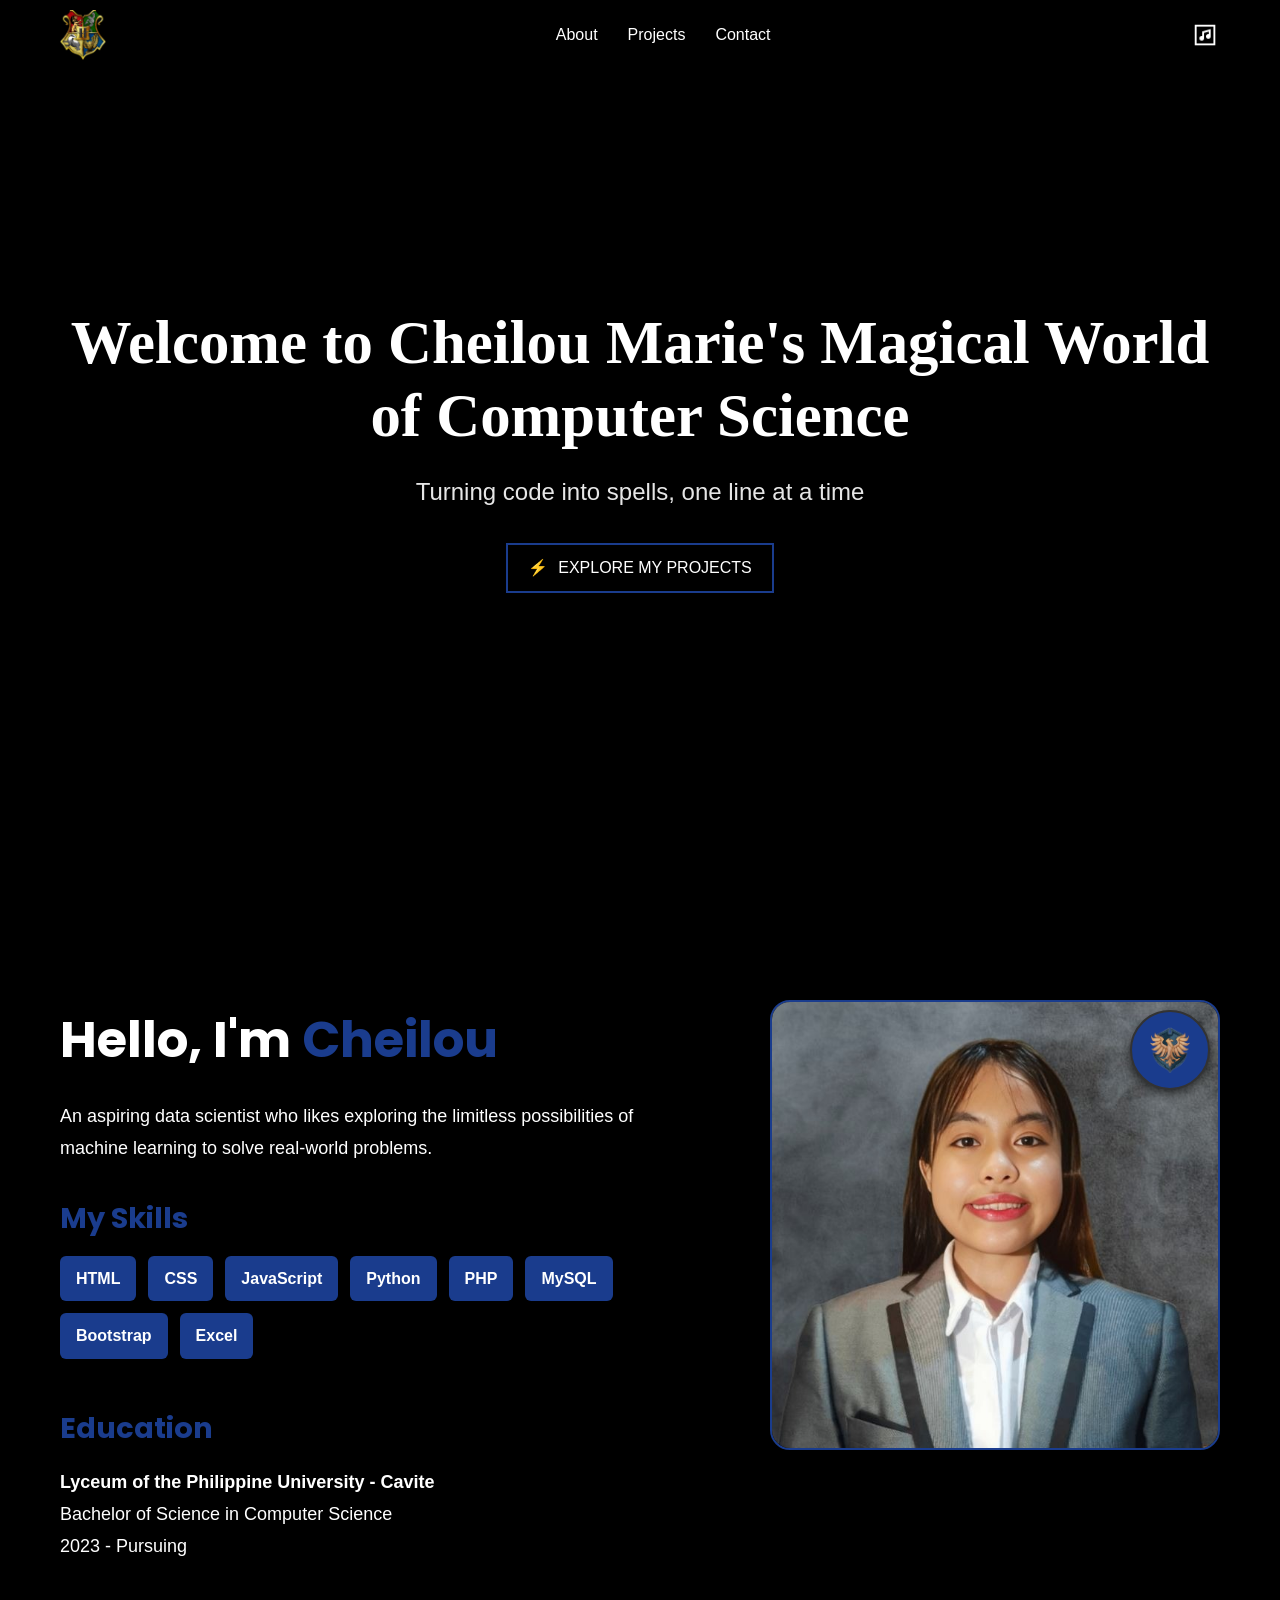
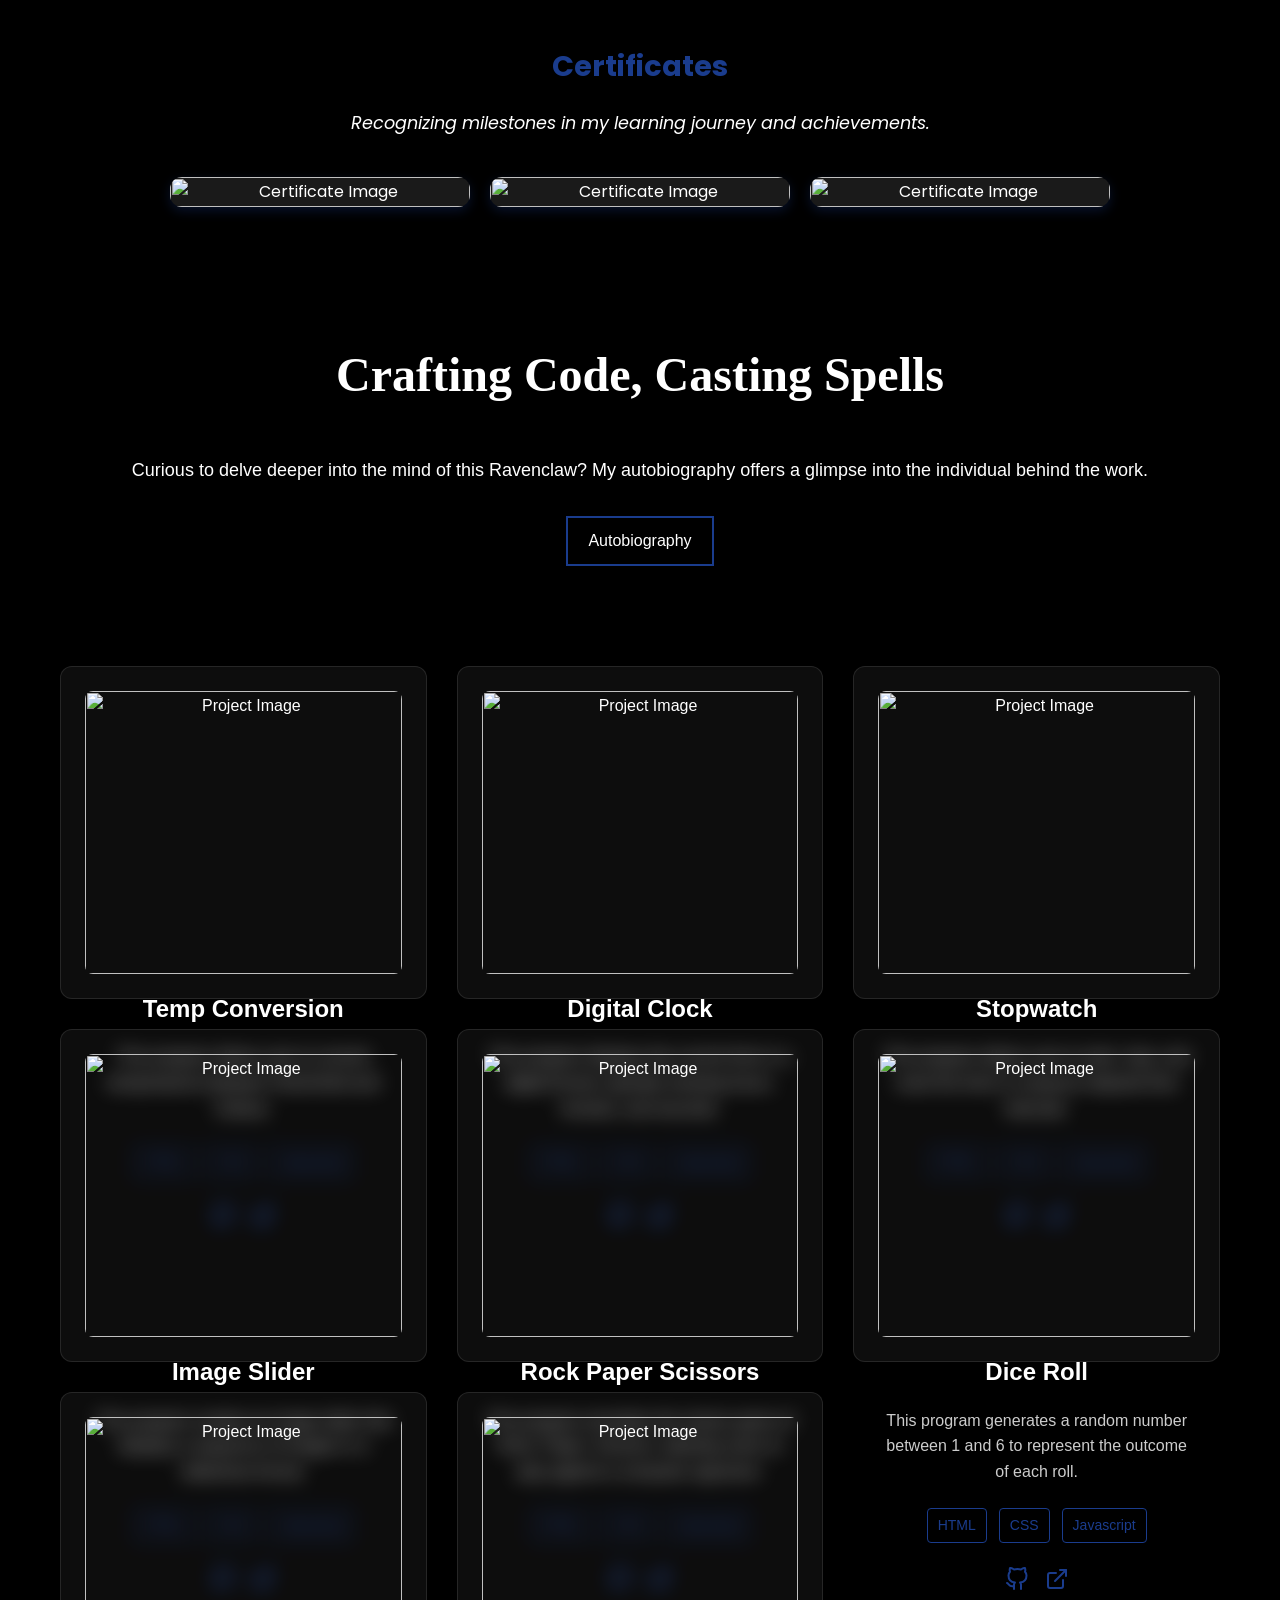
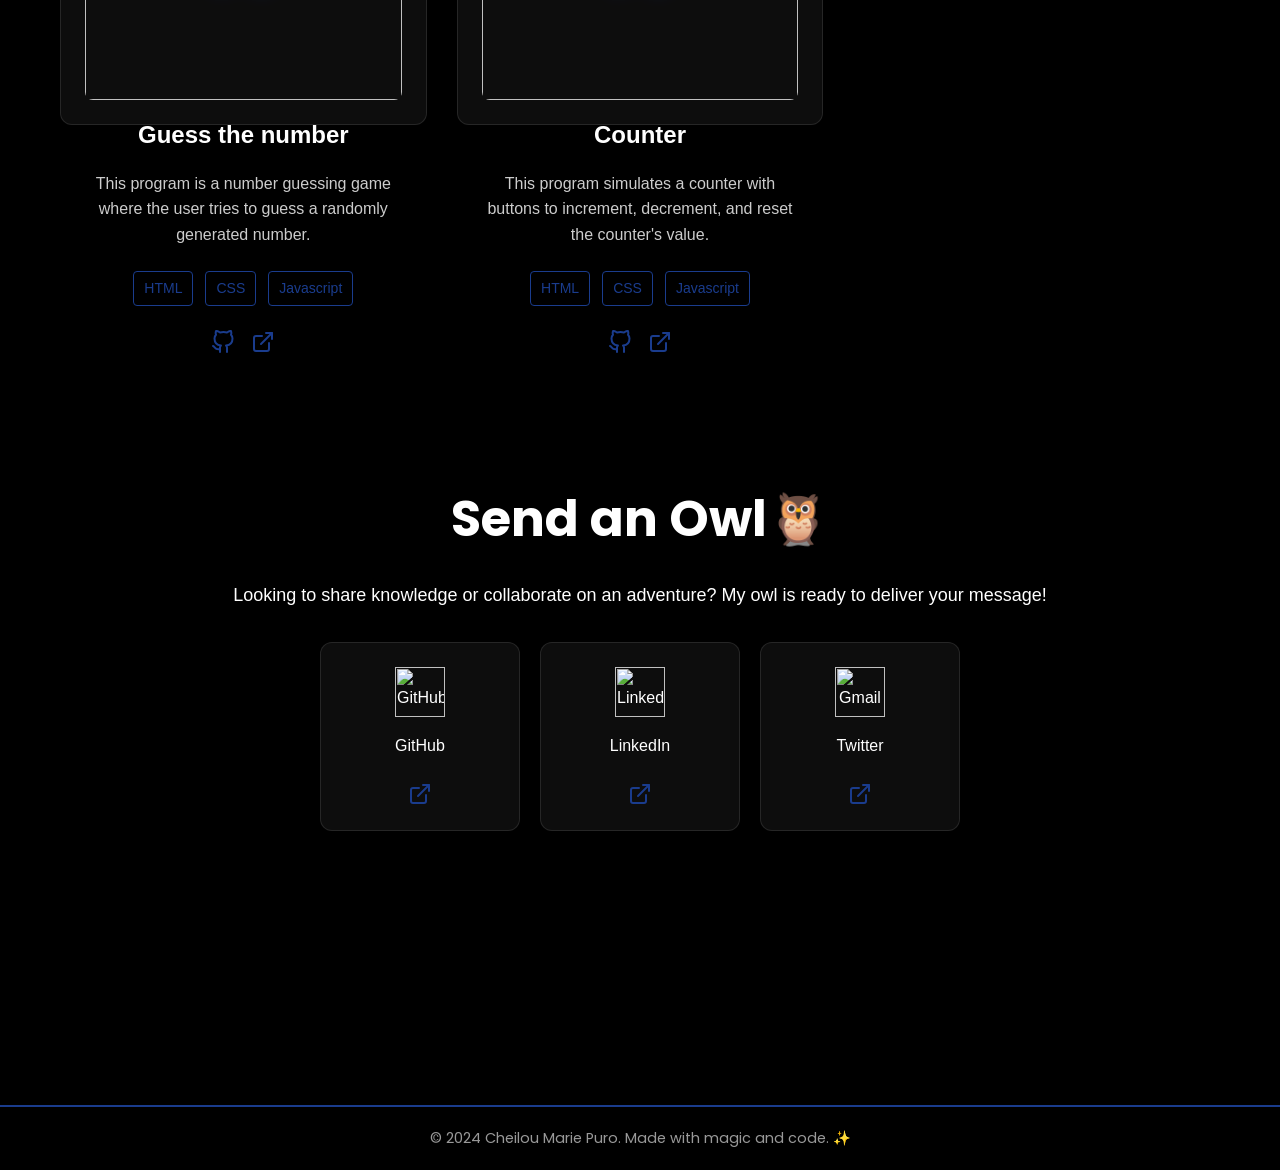
==== index.html @ e16c8287 "Add files via upload" ====
<html lang="en">
<head>
    <meta charset="UTF-8">
    <meta name="viewport" content="width=device-width, initial-scale=1.0">
    <title>Puro's Portfolio</title>
    <link rel="stylesheet" href="style.css">
</head>
<body>

    <!-- Splash Screen
    <div id="splash-screen">
        <div class="splash-content">
            <h1>A magical invitation has arrived, crafted to showcase a young wizard's journey<br>through the enchanted world of technology.</h1>
            <img 
                id="hogwarts-letter" 
                src="images/hogwarts-letter.jpg" 
                alt="Hogwarts Letter" 
            />
            <p>(Open it and uncover the magic.)</p>
        </div>
    </div>
-->
    
    <!-- Main Content
    <div id="main-content" style="display: none;"> -->
        <!-- Navbar -->
        <nav class="navbar">
            <div class="container">
                <a href="#" class="logo"><img src="images/owl-logo.jpg" alt="Logo"></a>
                <ul class="nav-links">
                    <li><a href="#about">About</a></li>
                    <li><a href="#projects">Projects</a></li>
                    <li><a href="#contact">Contact</a></li>
                </ul>
                <div class="music-control">
                    <img src="images/music-icon.png" alt="Music Logo" class="music-logo" id="music-toggle">
                    <audio id="background-music" loop>
                        <source src="images/hedwig-theme.mp3" type="audio/mp3">
                    </audio>
                </div>
            </div>
        </nav>

        <!-- Header -->
        <header class="header-section">
            <video autoplay loop muted playsinline class="background-video">
                <source src="images/castle.mp4" type="video/mp4">
            </video>
            <div class="container">
                <h1 class="header-title">Welcome to Cheilou Marie's Magical World<br>of Computer Science</h1>
                <p class="header-subtitle">Turning code into spells, one line at a time</p>
                <a href="#projects" class="btn">
                    <span class="btn-icon">⚡</span>
                    EXPLORE MY PROJECTS
                </a>
            </div>
        </header>

        <!-- About -->
        <section id="about" class="about-section">
            <div class="container">
                <div class="about-content">
                    <h2>Hello, I'm <span class="highlight">Cheilou</span></h2>
                    <p class="intro">
                        An aspiring data scientist who likes exploring the limitless possibilities of machine learning to solve real-world problems.
                    </p>   
                    <div class="skills-container">
                        <h1>My Skills</h1>
                        <div class="skills-grid">
                            <div class="skill-tag">HTML</div>
                            <div class="skill-tag">CSS</div>
                            <div class="skill-tag">JavaScript</div>
                            <div class="skill-tag">Python</div>
                            <div class="skill-tag">PHP</div>
                            <div class="skill-tag">MySQL</div>
                            <div class="skill-tag">Bootstrap</div>
                            <div class="skill-tag">Excel</div>
                        </div>
                    </div>
                    <br>
                    <div class="skills-container">
                        <h1>Education</h1>
                        <p class="intro">
                            <strong>Lyceum of the Philippine University - Cavite</strong>
                            <br>Bachelor of Science in Computer Science<br>2023 - Pursuing                        
                        </p>
                    </div>            
                </div>
                <div class="profile-container">
                    <img src="images/profile.jpeg" alt="Cheilou's profile picture" class="profile-image">
                    <div class="ravenclaw-logo">
                        <img src="images/ravenclaw.jpg" alt="Ravenclaw Logo" class="logo-image">
                    </div>
                </div>
            </div>
        </section>
        

        <!-- Certificates Section -->
        <section id="certificates" class="certificates-section">
            <div class="certificates-container">
                <h1>Certificates</h1>
                <p class="intro">Recognizing milestones in my learning journey and achievements.</p>
                <div class="certificate-grid">
                    <div class="certificate-card">
                        <div class="certificate-image-container">
                            <img src="images/certificates/MSTCONNECT.jpg" alt="Certificate Image" class="certificate-image">
                            <div class="certificate-details">
                                <h3 class="certificate-title">8-Hour Training in Data Science & Data Analytics with Big Data</h3>
                                <p>Acquired foundational knowledge in data science and analytics, encompassing data cleaning, visualization, and machine learning techniques.</p>
                            </div>
                        </div>
                    </div>
                    <div class="certificate-card">
                        <div class="certificate-image-container">
                            <img src="images/certificates/CISCO.jpg" alt="Certificate Image" class="certificate-image">
                            <div class="certificate-details">
                                <h3 class="certificate-title">Python Essential 2</h3>
                                <p>Demonstrated proficiency in Python programming, including object-oriented programming concepts.</p>
                            </div>
                        </div>
                    </div>
                    <div class="certificate-card">
                        <div class="certificate-image-container">
                            <img src="images/certificates/ZUIIT.jpg" alt="Certificate Image" class="certificate-image">
                            <div class="certificate-details">
                                <h3 class="certificate-title">Basic Web Development Workshop</h3>
                                <p>Developed basic web development skills, including HTML, CSS, and JavaScript. Gained experience in building interactive web pages and web applications.</p>
                            </div>
                        </div>
                    </div>
                </div>
            </div>
        </section>


                
        <!-- Projects -->
        <section id="projects" class="projects-section">
            <div class="container">
                <div class="intro-content">
                    <h1 class="intro-title">Crafting Code, Casting Spells</h1>
                    <p class="intro">
                        <br>Curious to delve deeper into the mind of this Ravenclaw? My autobiography offers a glimpse into the individual behind the work.
                    </p>
                    <a href="https://prchlmrie.github.io/Autobiographyy/" class="btn" target="_blank">Autobiography</a> 
                </div>
                <div class="projects-grid">
                    <div class="project-card">
                        <img src="images/projects/temp-conversion.png" alt="Project Image" class="project-image">
                        <h3>Temp Conversion</h3>
                        <p>This program allows user to convert temperatures between Fahrenheit and Celsius.</p>
                        <div class="project-technologies">
                            <span>HTML</span>
                            <span>CSS</span>
                            <span>Javascript</span>
                        </div>
                        <div class="project-links">
                            <a href="https://github.com/prchlmrie/Temp-Conversion.git" aria-label="View Project 1 on GitHub" target="_blank">
                                <svg xmlns="http://www.w3.org/2000/svg" width="24" height="24" viewBox="0 0 24 24" fill="none" stroke="currentColor" stroke-width="2" stroke-linecap="round" stroke-linejoin="round" class="feather feather-github"><path d="M9 19c-5 1.5-5-2.5-7-3m14 6v-3.87a3.37 3.37 0 0 0-.94-2.61c3.14-.35 6.44-1.54 6.44-7A5.44 5.44 0 0 0 20 4.77 5.07 5.07 0 0 0 19.91 1S18.73.65 16 2.48a13.38 13.38 0 0 0-7 0C6.27.65 5.09 1 5.09 1A5.07 5.07 0 0 0 5 4.77a5.44 5.44 0 0 0-1.5 3.78c0 5.42 3.3 6.61 6.44 7A3.37 3.37 0 0 0 9 18.13V22"></path></svg>
                            </a>
                            <a href="https://prchlmrie.github.io/Temp-Conversion/" aria-label="View live demo of Project 1" target="_blank">
                                <svg xmlns="http://www.w3.org/2000/svg" width="24" height="24" viewBox="0 0 24 24" fill="none" stroke="currentColor" stroke-width="2" stroke-linecap="round" stroke-linejoin="round" class="feather feather-external-link"><path d="M18 13v6a2 2 0 0 1-2 2H5a2 2 0 0 1-2-2V8a2 2 0 0 1 2-2h6"></path><polyline points="15 3 21 3 21 9"></polyline><line x1="10" y1="14" x2="21" y2="3"></line></svg>
                            </a>
                        </div>
                    </div>
                    <div class="project-card">
                        <img src="images/projects/digital-clock.png" alt="Project Image" class="project-image">
                        <h3>Digital Clock</h3>
                        <p>This program displays the current time in a digital format, typically showing hours, minutes, and seconds.</p>
                        <div class="project-technologies">
                            <span>HTML</span>
                            <span>CSS</span>
                            <span>Javascript</span>
                        </div>
                        <div class="project-links">
                            <a href="https://github.com/prchlmrie/Digital-Clock.git" aria-label="View Project 2 on GitHub" target="_blank">
                                <svg xmlns="http://www.w3.org/2000/svg" width="24" height="24" viewBox="0 0 24 24" fill="none" stroke="currentColor" stroke-width="2" stroke-linecap="round" stroke-linejoin="round" class="feather feather-github"><path d="M9 19c-5 1.5-5-2.5-7-3m14 6v-3.87a3.37 3.37 0 0 0-.94-2.61c3.14-.35 6.44-1.54 6.44-7A5.44 5.44 0 0 0 20 4.77 5.07 5.07 0 0 0 19.91 1S18.73.65 16 2.48a13.38 13.38 0 0 0-7 0C6.27.65 5.09 1 5.09 1A5.07 5.07 0 0 0 5 4.77a5.44 5.44 0 0 0-1.5 3.78c0 5.42 3.3 6.61 6.44 7A3.37 3.37 0 0 0 9 18.13V22"></path></svg>
                            </a>
                            <a href="https://prchlmrie.github.io/Digital-Clock/" aria-label="View live demo of Project 2" target="_blank">
                                <svg xmlns="http://www.w3.org/2000/svg" width="24" height="24" viewBox="0 0 24 24" fill="none" stroke="currentColor" stroke-width="2" stroke-linecap="round" stroke-linejoin="round" class="feather feather-external-link"><path d="M18 13v6a2 2 0 0 1-2 2H5a2 2 0 0 1-2-2V8a2 2 0 0 1 2-2h6"></path><polyline points="15 3 21 3 21 9"></polyline><line x1="10" y1="14" x2="21" y2="3"></line></svg>
                            </a>
                        </div>
                    </div>
                    <div class="project-card">
                        <img src="images/projects/stopwatch.png" alt="Project Image" class="project-image">
                        <h3>Stopwatch</h3>
                        <p>This program allows user to start, stop, and reset the timer to measure elapsed time intervals.</p>
                        <div class="project-technologies">
                            <span>HTML</span>
                            <span>CSS</span>
                            <span>Javascript</span>
                        </div>
                        <div class="project-links">
                            <a href="https://github.com/prchlmrie/Stopwatch.git" aria-label="View Project 3 on GitHub" target="_blank">
                                <svg xmlns="http://www.w3.org/2000/svg" width="24" height="24" viewBox="0 0 24 24" fill="none" stroke="currentColor" stroke-width="2" stroke-linecap="round" stroke-linejoin="round" class="feather feather-github"><path d="M9 19c-5 1.5-5-2.5-7-3m14 6v-3.87a3.37 3.37 0 0 0-.94-2.61c3.14-.35 6.44-1.54 6.44-7A5.44 5.44 0 0 0 20 4.77 5.07 5.07 0 0 0 19.91 1S18.73.65 16 2.48a13.38 13.38 0 0 0-7 0C6.27.65 5.09 1 5.09 1A5.07 5.07 0 0 0 5 4.77a5.44 5.44 0 0 0-1.5 3.78c0 5.42 3.3 6.61 6.44 7A3.37 3.37 0 0 0 9 18.13V22"></path></svg>
                            </a>
                            <a href="https://prchlmrie.github.io/Stopwatch/" aria-label="View live demo of Project 3" target="_blank">
                                <svg xmlns="http://www.w3.org/2000/svg" width="24" height="24" viewBox="0 0 24 24" fill="none" stroke="currentColor" stroke-width="2" stroke-linecap="round" stroke-linejoin="round" class="feather feather-external-link"><path d="M18 13v6a2 2 0 0 1-2 2H5a2 2 0 0 1-2-2V8a2 2 0 0 1 2-2h6"></path><polyline points="15 3 21 3 21 9"></polyline><line x1="10" y1="14" x2="21" y2="3"></line></svg>
                            </a>
                        </div>
                    </div>
                    <div class="project-card">
                        <img src="images/projects/image-slider.png" alt="Project Image" class="project-image">
                        <h3>Image Slider</h3>
                        <p>This program creates an image slider that displays a sequence of images in a slideshow format.</p>
                        <div class="project-technologies">
                            <span>HTML</span>
                            <span>CSS</span>
                            <span>Javascript</span>
                        </div>
                        <div class="project-links">
                            <a href="https://github.com/prchlmrie/Image-Slider.git" aria-label="View Project 2 on GitHub" target="_blank">
                                <svg xmlns="http://www.w3.org/2000/svg" width="24" height="24" viewBox="0 0 24 24" fill="none" stroke="currentColor" stroke-width="2" stroke-linecap="round" stroke-linejoin="round" class="feather feather-github"><path d="M9 19c-5 1.5-5-2.5-7-3m14 6v-3.87a3.37 3.37 0 0 0-.94-2.61c3.14-.35 6.44-1.54 6.44-7A5.44 5.44 0 0 0 20 4.77 5.07 5.07 0 0 0 19.91 1S18.73.65 16 2.48a13.38 13.38 0 0 0-7 0C6.27.65 5.09 1 5.09 1A5.07 5.07 0 0 0 5 4.77a5.44 5.44 0 0 0-1.5 3.78c0 5.42 3.3 6.61 6.44 7A3.37 3.37 0 0 0 9 18.13V22"></path></svg>
                            </a>
                            <a href="https://prchlmrie.github.io/Image-Slider/" aria-label="View live demo of Project 2" target="_blank">
                                <svg xmlns="http://www.w3.org/2000/svg" width="24" height="24" viewBox="0 0 24 24" fill="none" stroke="currentColor" stroke-width="2" stroke-linecap="round" stroke-linejoin="round" class="feather feather-external-link"><path d="M18 13v6a2 2 0 0 1-2 2H5a2 2 0 0 1-2-2V8a2 2 0 0 1 2-2h6"></path><polyline points="15 3 21 3 21 9"></polyline><line x1="10" y1="14" x2="21" y2="3"></line></svg>
                            </a>
                        </div>
                    </div>
                    <div class="project-card">
                        <img src="images/projects/rockpaperscissor.png" alt="Project Image" class="project-image">
                        <h3>Rock Paper Scissors</h3>
                        <p>This program simulates the classic game of Rock, Paper, Scissors, allowing users to play against a computer opponent.</p>
                        <div class="project-technologies">
                            <span>HTML</span>
                            <span>CSS</span>
                            <span>Javascript</span>
                        </div>
                        <div class="project-links">
                            <a href="https://github.com/prchlmrie/RockPaperScissors.git" aria-label="View Project 2 on GitHub" target="_blank">
                                <svg xmlns="http://www.w3.org/2000/svg" width="24" height="24" viewBox="0 0 24 24" fill="none" stroke="currentColor" stroke-width="2" stroke-linecap="round" stroke-linejoin="round" class="feather feather-github"><path d="M9 19c-5 1.5-5-2.5-7-3m14 6v-3.87a3.37 3.37 0 0 0-.94-2.61c3.14-.35 6.44-1.54 6.44-7A5.44 5.44 0 0 0 20 4.77 5.07 5.07 0 0 0 19.91 1S18.73.65 16 2.48a13.38 13.38 0 0 0-7 0C6.27.65 5.09 1 5.09 1A5.07 5.07 0 0 0 5 4.77a5.44 5.44 0 0 0-1.5 3.78c0 5.42 3.3 6.61 6.44 7A3.37 3.37 0 0 0 9 18.13V22"></path></svg>
                            </a>
                            <a href="https://prchlmrie.github.io/RockPaperScissors/" aria-label="View live demo of Project 2" target="_blank">
                                <svg xmlns="http://www.w3.org/2000/svg" width="24" height="24" viewBox="0 0 24 24" fill="none" stroke="currentColor" stroke-width="2" stroke-linecap="round" stroke-linejoin="round" class="feather feather-external-link"><path d="M18 13v6a2 2 0 0 1-2 2H5a2 2 0 0 1-2-2V8a2 2 0 0 1 2-2h6"></path><polyline points="15 3 21 3 21 9"></polyline><line x1="10" y1="14" x2="21" y2="3"></line></svg>
                            </a>
                        </div>
                    </div>
                    <div class="project-card">
                        <img src="images/projects/roll-dice.png" alt="Project Image" class="project-image">
                        <h3>Dice Roll</h3>
                        <p>This program generates a random number between 1 and 6 to represent the outcome of each roll.</p>
                        <div class="project-technologies">
                            <span>HTML</span>
                            <span>CSS</span>
                            <span>Javascript</span>
                        </div>
                        <div class="project-links">
                            <a href="https://github.com/prchlmrie/Dice-Roll.git" aria-label="View Project 2 on GitHub" target="_blank">
                                <svg xmlns="http://www.w3.org/2000/svg" width="24" height="24" viewBox="0 0 24 24" fill="none" stroke="currentColor" stroke-width="2" stroke-linecap="round" stroke-linejoin="round" class="feather feather-github"><path d="M9 19c-5 1.5-5-2.5-7-3m14 6v-3.87a3.37 3.37 0 0 0-.94-2.61c3.14-.35 6.44-1.54 6.44-7A5.44 5.44 0 0 0 20 4.77 5.07 5.07 0 0 0 19.91 1S18.73.65 16 2.48a13.38 13.38 0 0 0-7 0C6.27.65 5.09 1 5.09 1A5.07 5.07 0 0 0 5 4.77a5.44 5.44 0 0 0-1.5 3.78c0 5.42 3.3 6.61 6.44 7A3.37 3.37 0 0 0 9 18.13V22"></path></svg>
                            </a>
                            <a href="https://prchlmrie.github.io/Dice-Roll/" aria-label="View live demo of Project 2" target="_blank">
                                <svg xmlns="http://www.w3.org/2000/svg" width="24" height="24" viewBox="0 0 24 24" fill="none" stroke="currentColor" stroke-width="2" stroke-linecap="round" stroke-linejoin="round" class="feather feather-external-link"><path d="M18 13v6a2 2 0 0 1-2 2H5a2 2 0 0 1-2-2V8a2 2 0 0 1 2-2h6"></path><polyline points="15 3 21 3 21 9"></polyline><line x1="10" y1="14" x2="21" y2="3"></line></svg>
                            </a>
                        </div>
                    </div>
                    <div class="project-card">
                        <img src="images/projects/guess-number.png" alt="Project Image" class="project-image">
                        <h3>Guess the number</h3>
                        <p>This program is a number guessing game where the user tries to guess a randomly generated number.</p>
                        <div class="project-technologies">
                            <span>HTML</span>
                            <span>CSS</span>
                            <span>Javascript</span>
                        </div>
                        <div class="project-links">
                            <a href="https://github.com/prchlmrie/Guess-Number.git" aria-label="View Project 2 on GitHub" target="_blank">
                                <svg xmlns="http://www.w3.org/2000/svg" width="24" height="24" viewBox="0 0 24 24" fill="none" stroke="currentColor" stroke-width="2" stroke-linecap="round" stroke-linejoin="round" class="feather feather-github"><path d="M9 19c-5 1.5-5-2.5-7-3m14 6v-3.87a3.37 3.37 0 0 0-.94-2.61c3.14-.35 6.44-1.54 6.44-7A5.44 5.44 0 0 0 20 4.77 5.07 5.07 0 0 0 19.91 1S18.73.65 16 2.48a13.38 13.38 0 0 0-7 0C6.27.65 5.09 1 5.09 1A5.07 5.07 0 0 0 5 4.77a5.44 5.44 0 0 0-1.5 3.78c0 5.42 3.3 6.61 6.44 7A3.37 3.37 0 0 0 9 18.13V22"></path></svg>
                            </a>
                            <a href="https://prchlmrie.github.io/Guess-Number/" aria-label="View live demo of Project 2" target="_blank">
                                <svg xmlns="http://www.w3.org/2000/svg" width="24" height="24" viewBox="0 0 24 24" fill="none" stroke="currentColor" stroke-width="2" stroke-linecap="round" stroke-linejoin="round" class="feather feather-external-link"><path d="M18 13v6a2 2 0 0 1-2 2H5a2 2 0 0 1-2-2V8a2 2 0 0 1 2-2h6"></path><polyline points="15 3 21 3 21 9"></polyline><line x1="10" y1="14" x2="21" y2="3"></line></svg>
                            </a>
                        </div>
                    </div>
                    <div class="project-card">
                        <img src="images/projects/counter.png" alt="Project Image" class="project-image">
                        <h3>Counter</h3>
                        <p>This program simulates a counter with buttons to increment, decrement, and reset the counter's value.</p>
                        <div class="project-technologies">
                            <span>HTML</span>
                            <span>CSS</span>
                            <span>Javascript</span>
                        </div>
                        <div class="project-links">
                            <a href="https://github.com/prchlmrie/Counter.git" aria-label="View Project 2 on GitHub" target="_blank">
                                <svg xmlns="http://www.w3.org/2000/svg" width="24" height="24" viewBox="0 0 24 24" fill="none" stroke="currentColor" stroke-width="2" stroke-linecap="round" stroke-linejoin="round" class="feather feather-github"><path d="M9 19c-5 1.5-5-2.5-7-3m14 6v-3.87a3.37 3.37 0 0 0-.94-2.61c3.14-.35 6.44-1.54 6.44-7A5.44 5.44 0 0 0 20 4.77 5.07 5.07 0 0 0 19.91 1S18.73.65 16 2.48a13.38 13.38 0 0 0-7 0C6.27.65 5.09 1 5.09 1A5.07 5.07 0 0 0 5 4.77a5.44 5.44 0 0 0-1.5 3.78c0 5.42 3.3 6.61 6.44 7A3.37 3.37 0 0 0 9 18.13V22"></path></svg>
                            </a>
                            <a href="https://prchlmrie.github.io/Counter/" aria-label="View live demo of Project 2" target="_blank">
                                <svg xmlns="http://www.w3.org/2000/svg" width="24" height="24" viewBox="0 0 24 24" fill="none" stroke="currentColor" stroke-width="2" stroke-linecap="round" stroke-linejoin="round" class="feather feather-external-link"><path d="M18 13v6a2 2 0 0 1-2 2H5a2 2 0 0 1-2-2V8a2 2 0 0 1 2-2h6"></path><polyline points="15 3 21 3 21 9"></polyline><line x1="10" y1="14" x2="21" y2="3"></line></svg>
                            </a>
                        </div>
                    </div>
                </div>
            </div>
        </section>


<!-- Contact Section -->
<section id="contact" class="contact-section">
    <div class="contact-container">
        <h1>Send an Owl🦉</h1>
        <p class="intro">Looking to share knowledge or collaborate on an adventure? My owl is ready to deliver your message!</p>
        <div class="contact-grid">
            <!-- GitHub Card -->
            <div class="contact-card">
                <img src="images/github.png" alt="GitHub" class="contact-image">
                <p>GitHub</p>
                <div class="contact-links">
                    <a href="https://github.com/prchlmrie/" aria-label="Visit GitHub" target="_blank">
                        <svg xmlns="http://www.w3.org/2000/svg" width="24" height="24" viewBox="0 0 24 24" fill="none" stroke="currentColor" stroke-width="2" stroke-linecap="round" stroke-linejoin="round" class="feather feather-external-link">
                            <path d="M18 13v6a2 2 0 0 1-2 2H5a2 2 0 0 1-2-2V8a2 2 0 0 1 2-2h6"></path>
                            <polyline points="15 3 21 3 21 9"></polyline>
                            <line x1="10" y1="14" x2="21" y2="3"></line>
                        </svg>
                    </a>
                </div>
            </div>

            <!-- LinkedIn Card -->
            <div class="contact-card">
                <img src="images/linkedin.png" alt="LinkedIn" class="contact-image">
                <p>LinkedIn</p>
                <div class="contact-links">
                    <a href="https://www.linkedin.com/in/https:/cheilou-marie-puro-4316312a0/" aria-label="Visit LinkedIn" target="_blank">
                        <svg xmlns="http://www.w3.org/2000/svg" width="24" height="24" viewBox="0 0 24 24" fill="none" stroke="currentColor" stroke-width="2" stroke-linecap="round" stroke-linejoin="round" class="feather feather-external-link">
                            <path d="M18 13v6a2 2 0 0 1-2 2H5a2 2 0 0 1-2-2V8a2 2 0 0 1 2-2h6"></path>
                            <polyline points="15 3 21 3 21 9"></polyline>
                            <line x1="10" y1="14" x2="21" y2="3"></line>
                        </svg>
                    </a>
                </div>
            </div>

            <!-- Twitter Card -->
            <div class="contact-card">
                <img src="images/gmail.png" alt="Gmail" class="contact-image">
                <p>Twitter</p>
                <div class="contact-links">
                    <a href="puro.cheilou@gmail.com" aria-label="Visit Twitter" target="_blank">
                        <svg xmlns="http://www.w3.org/2000/svg" width="24" height="24" viewBox="0 0 24 24" fill="none" stroke="currentColor" stroke-width="2" stroke-linecap="round" stroke-linejoin="round" class="feather feather-external-link">
                            <path d="M18 13v6a2 2 0 0 1-2 2H5a2 2 0 0 1-2-2V8a2 2 0 0 1 2-2h6"></path>
                            <polyline points="15 3 21 3 21 9"></polyline>
                            <line x1="10" y1="14" x2="21" y2="3"></line>
                        </svg>
                    </a>
                </div>
            </div>
        </div>
    </div>
</section>


            <!-- Footer Section -->
            <footer class="footer-section">
                <div class="footer-container">
                    <p class="footer-credit">© 2024 Cheilou Marie Puro. Made with magic and code. ✨</p>
                </div>
            </footer>
        </section>


    </div>

    <script src="script.js"></script>
</body>
</html>
---- style.css ----
@import url('https://fonts.googleapis.com/css2?family=Poppins:wght@600&display=swap');

/* Global Styles */
* {
    margin: 0;
    padding: 0;
    box-sizing: border-box;
}

body {
    font-family: Arial, sans-serif;
    background-color: #000;
    color: #fff;
    line-height: 1.6;
}

.container {
    max-width: 1200px;
    margin: 0 auto;
    padding: 0 20px;
}

h1, h2 {
    font-family: 'Poppins', sans-serif;
    margin-bottom: 20px;
    font-size: 50px;
}

.btn {
    background-color: #f4b400;
    display: inline-flex;
    align-items: center;
    padding: 10px 20px;
    background-color: transparent;
    border: 2px solid #1a3c8d; /* Ravenclaw Blue */
    color: #fff;
    text-decoration: none;
    font-size: 16px;
    transition: all 0.3s ease;
}

.btn:hover {
    background-color: #1a3c8d; /* Ravenclaw Blue */
    transform: translateY(-2px);
}

.btn-icon {
    margin-right: 10px;
}

/* Navbar Styles */
.navbar {
    background-color: #000;
    padding: 10px 0;
    position: fixed;
    top: 0;
    width: 100%;
    z-index: 1000;
    box-shadow: 0 2px 5px rgba(0, 0, 0, 0.5);
}

.navbar .container {
    display: flex;
    justify-content: space-between;
    align-items: center;
}

.logo img {
    max-height: 50px;
}

.nav-links {
    list-style: none;
    display: flex;
}

.nav-links li {
    margin-left: 30px;
}

.nav-links a {
    color: #fff;
    text-decoration: none;
    font-size: 16px;
    transition: color 0.3s;
}

.nav-links a:hover {
    color: #999;
}

.music-control {
    display: flex;
    align-items: center;
    cursor: pointer;
}

.music-logo {
    width: 30px;
    height: 30px;
    transition: transform 0.3s ease;
}

.music-control:hover .music-logo {
    transform: scale(1.1);
}

/* Header Styles */
.header-section {
    min-height: 100vh;
    display: flex;
    align-items: center;
    justify-content: center;
    text-align: center;
    position: relative;
    overflow: hidden;
}

.background-video {
    position: absolute;
    top: 0;
    left: 0;
    width: 100%;
    height: 100%;
    object-fit: cover;
    z-index: -1;
}

.header-section::after {
    content: '';
    position: absolute;
    top: 0;
    left: 0;
    width: 100%;
    height: 100%;
    background-color: rgba(0, 0, 0, 0.7);
    z-index: 0;
}

.header-section .container {
    position: relative;
    z-index: 1;
}

.header-title {
    font-size: 3.8rem;
    font-family: 'Harry Potter';
    color: #fff;
    line-height: 1.2;
    text-shadow: 2px 2px 4px rgba(0, 0, 0, 0.5);
}

.header-subtitle {
    font-size: 1.5rem;
    color: #fff;
    margin-bottom: 2rem;
    opacity: 0.9;
}

/* About Section Styles */
.about-section {
    padding: 100px 0;
    background-image: url('images/your-background-image.jpg');
    background-size: cover;
    background-position: center;
    background-color: rgba(0, 0, 0, 0.7);
    padding-bottom: 0;
    background-blend-mode: overlay;
    color: #fff; /* Ensures readability against the dark background */
}

.about-section .container {
    display: flex;
    flex-wrap: wrap;
    align-items: center;
    justify-content: space-between;
    gap: 30px; /* Adds spacing between the sections */
}

.about-content {
    flex: 1;
    min-width: 300px;
    max-width: 600px;
    margin-right: 20px; /* Smaller margin for balanced layout */
}

.about-content h2 {
    font-size: 50px;
    font-family: 'Poppins', sans-serif;
    margin-bottom: 20px;
}

.highlight {
    color: #1a3c8d; /* Ravenclaw Blue */
}

.intro {
    font-size: 18px;
    line-height: 1.8; /* Improves readability */
    margin-bottom: 30px;
}

.skills-container {
    margin-top: 20px;
}

.skills-container h1 {
    font-size: 1.8rem;
    font-family: 'Poppins', sans-serif;
    margin-bottom: 15px;
    color: #1a3c8d; /* Matches Ravenclaw theme */
}

.skills-grid {
    display: flex;
    flex-wrap: wrap;
    gap: 12px;
}

.skill-tag {
    background-color: #1a3c8d; /* Ravenclaw Blue */
    color: #fff;
    padding: 10px 16px;
    border-radius: 6px;
    font-size: 1rem;
    font-weight: bold;
    display: inline-flex;
    align-items: center;
    justify-content: center;
    box-shadow: 0 2px 5px rgba(0, 0, 0, 0.3);
}

.profile-container {
    position: relative;
    max-width: 450px;
    align-self: flex-start; /* Aligns the profile to the top of the container */
}


.profile-image {
    width: 100%;
    height: auto;
    border-radius: 20px;
    border: 2px solid #1a3c8d; /* Ravenclaw-themed border */
    box-shadow: 0 4px 12px rgba(0, 0, 0, 0.6);
}

.ravenclaw-logo {
    position: absolute;
    top: 10px;
    right: 10px;
    background-color: #1a3c8d; /* Matches Ravenclaw colors */
    border: 2px solid #333;
    border-radius: 50%;
    width: 80px;
    height: 80px;
    display: flex;
    justify-content: center;
    align-items: center;
    box-shadow: 0 4px 10px rgba(0, 0, 0, 0.6);
}

.logo-image {
    width: 40px;
    height: auto;
}


/* Projects Section Styles */
.projects-section {
    padding: 80px 0;
}

.projects-grid {
    display: grid;
    grid-template-columns: repeat(auto-fit, minmax(300px, 1fr));
    gap: 30px;
}

.project-card {
    background-color: rgba(255, 255, 255, 0.05);
    border: 1px solid rgba(255, 255, 255, 0.1);
    border-radius: 12px;
    padding: 24px;
    backdrop-filter: blur(10px);
    transition: transform 0.3s ease, box-shadow 0.3s ease;
    text-align: center;
}

.project-card:hover {
    transform: translateY(-5px);
    box-shadow: 0px 4px 20px rgba(255, 255, 255, 0.2);
}

.project-card img.project-image {
    width: 100%;
    height: auto;
    border-radius: 8px;
    margin-bottom: 16px;
}

.project-card h3 {
    font-size: 24px;
    margin-bottom: 16px;
}

.project-card p {
    font-size: 16px;
    color: #ccc;
    margin-bottom: 24px;
}

.project-technologies {
    display: flex;
    justify-content: center;
    gap: 12px;
    margin-bottom: 24px;
}

.project-technologies span {
    font-size: 14px;
    color: #1a3c8d; /* Ravenclaw Blue */
    border: 1px solid #1a3c8d; /* Ravenclaw Blue */
    padding: 5px 10px;
    border-radius: 4px;
}

.project-links {
    display: flex;
    justify-content: center;
    gap: 16px;
}

.project-links a {
    color: #1a3c8d; /* Ravenclaw Blue */
    transition: color 0.3s ease, text-shadow 0.3s ease;
}

.project-links a:hover {
    color: #fff;
    text-shadow: 0px 0px 8px #1a3c8d; /* Ravenclaw Blue */
}


/* Content inside the intro section */
.intro-content {
    position: relative;
    z-index: 2;
    text-align: center;
    color: #fff;
    margin-bottom: 100px;
}

.intro-title {
    font-size: 3rem;
    font-family: 'Harry Potter';
    font-weight: 700;
    margin-bottom: 0.5rem;
}

.intro-subtitle {
    font-size: 1.5rem;
    font-weight: 300;
}



/* Certificates Section */
.certificates-section {
    background-color: #000; /* Matches the About section */
    color: #fff;
    padding: 50px 20px;
    text-align: center;
    font-family: 'Poppins', sans-serif;
}

.certificates-container {
    max-width: 1200px;
    margin: auto;
}

.certificates-container h1 {
    font-size: 1.8rem; /* Matches the heading style of "My Skills" and "Education" */
    font-family: 'Poppins', sans-serif;
    margin-bottom: 20px;
    color: #1a3c8d; /* Ravenclaw-inspired accent */
}

.certificates-container .intro {
    font-size: 1.1rem;
    margin-bottom: 40px;
    line-height: 1.6;
    font-style: italic;
}

.certificate-grid {
    display: flex;
    flex-wrap: wrap;
    gap: 20px;
    justify-content: center;
}

/* Certificate Card */
.certificate-card {
    position: relative;
    width: 300px;
    background-color: rgba(255, 255, 255, 0.1);
    border-radius: 12px;
    overflow: hidden;
    box-shadow: 0 4px 12px rgba(26, 60, 141, 0.3); /* Ravenclaw Blue */
    transition: transform 0.3s, box-shadow 0.3s;
}

.certificate-card:hover {
    transform: scale(0.5); /* Slight zoom-in effect */
    box-shadow: 0 6px 16px rgba(26, 60, 141, 0.6); /* Enhanced shadow on hover */
    z-index: 5; /* Bring the hovered card to the front */
}

.certificate-image-container {
    position: relative;
}

.certificate-image {
    width: 100%;
    height: auto;
    display: block;
    transition: opacity 0.3s;
}

.certificate-details {
    position: absolute;
    bottom: 0;
    left: 0;
    right: 0;
    background-color: rgba(0, 0, 0, 0.8); /* Semi-transparent dark overlay */
    color: #fff;
    padding: 15px;
    text-align: left;
    opacity: 0;
    transform: translateY(100%);
    transition: opacity 0.3s, transform 0.3s;
}

.certificate-card:hover{
    opacity: 1;
    transform: scale(2.2); /* Slight zoom-in for the image */
}

.certificate-title {
    font-size: 1.2rem;
    color: #1a3c8d; /* Ravenclaw Blue */
    margin-bottom: 8px;
}

.certificate-card p {
    font-size: 1rem;
    color: #ccc;
}

/* Responsive Design */
@media (max-width: 768px) {
    .certificate-grid {
        flex-direction: column;
        align-items: center;
    }

    .certificate-card {
        width: 100%;
        max-width: 350px;
    }
}


/* Contact Section Styles */
.contact-section {
    height: 100vh; /* Full screen height */
    background-color: #000; /* Ravenclaw-inspired dark theme */
    color: #fff;
    display: flex;
    flex-direction: column; /* Allows stacking of footer and content */
    align-items: center;
    justify-content: space-between; /* Spaces out the footer and contact content */
    text-align: center;
    padding: 0 20px; /* Small padding for mobile screens */
    overflow: hidden; /* Prevents content overflow */
}

.contact-container {
    max-width: 900px;
    width: 100%;
    margin: auto; /* Ensures it's centered within the contact section */
}

.contact-grid {
    display: flex;
    flex-wrap: wrap;
    justify-content: center;
    gap: 20px;
}

/* Individual Contact Cards */
.contact-card {
    background-color: rgba(255, 255, 255, 0.05);
    border: 1px solid rgba(255, 255, 255, 0.1);
    border-radius: 12px;
    padding: 24px;
    backdrop-filter: blur(10px);
    text-align: center;
    width: 200px; /* Consistent card size */
    transition: transform 0.3s ease, box-shadow 0.3s ease;
}

.contact-card:hover {
    transform: translateY(-5px);
    box-shadow: 0px 4px 20px rgba(255, 255, 255, 0.2);
}

.contact-image {
    width: 50px;
    height: 50px;
    margin-bottom: 16px;
}

.contact-card p {
    font-size: 16px;
    margin-bottom: 24px;
}

.contact-links {
    display: flex;
    justify-content: center;
    gap: 16px;
}

.contact-links a {
    color: #1a3c8d; /* Ravenclaw Blue */
    transition: color 0.3s ease, text-shadow 0.3s ease;
}

.contact-links a:hover {
    color: #fff;
    text-shadow: 0px 0px 8px #1a3c8d; /* Ravenclaw Blue */
}

.contact-links svg {
    width: 24px;
    height: 24px;
    transition: transform 0.3s ease;
}

.contact-links a:hover svg {
    transform: scale(1.2); /* Slight zoom on hover */
}


/* Footer Section Styles */
.footer-section {
    background-color: transparent; /* Matches the contact section */
    color: #fff;
    padding: 20px 0;
    text-align: center;
    border-top: 2px solid #1a3c8d; /* Subtle Ravenclaw Blue separator */
    font-family: 'Poppins', sans-serif;
    width: 100%; /* Ensures it spans the full width */
}

.footer-credit {
    font-size: 0.9rem;
    color: #999;
    margin: 0;
}

/* Responsive Design */
@media (max-width: 768px) {
    .contact-grid {
        flex-direction: column;
        align-items: center;
    }

    .social-link {
        width: 100%;
        max-width: 200px;
    }
}



/* Responsive Styles */
@media (max-width: 768px) {
    .header-title {
        font-size: 2.5rem;
    }

    .header-subtitle {
        font-size: 1.2rem;
    }

    .about-section .container {
        flex-direction: column;
    }

    .about-content {
        margin-right: 0;
        margin-bottom: 40px;
    }

    .profile-container {
        width: 100%;
    }

    .nav-links {
        display: none;
    }

    .menu-toggle {
        display: block;
    }
}

@font-face {
    font-family: 'Harry Potter';
    src: url('path-to-harry-potter-font.woff2') format('woff2');
    font-weight: normal;
    font-style: normal;
}
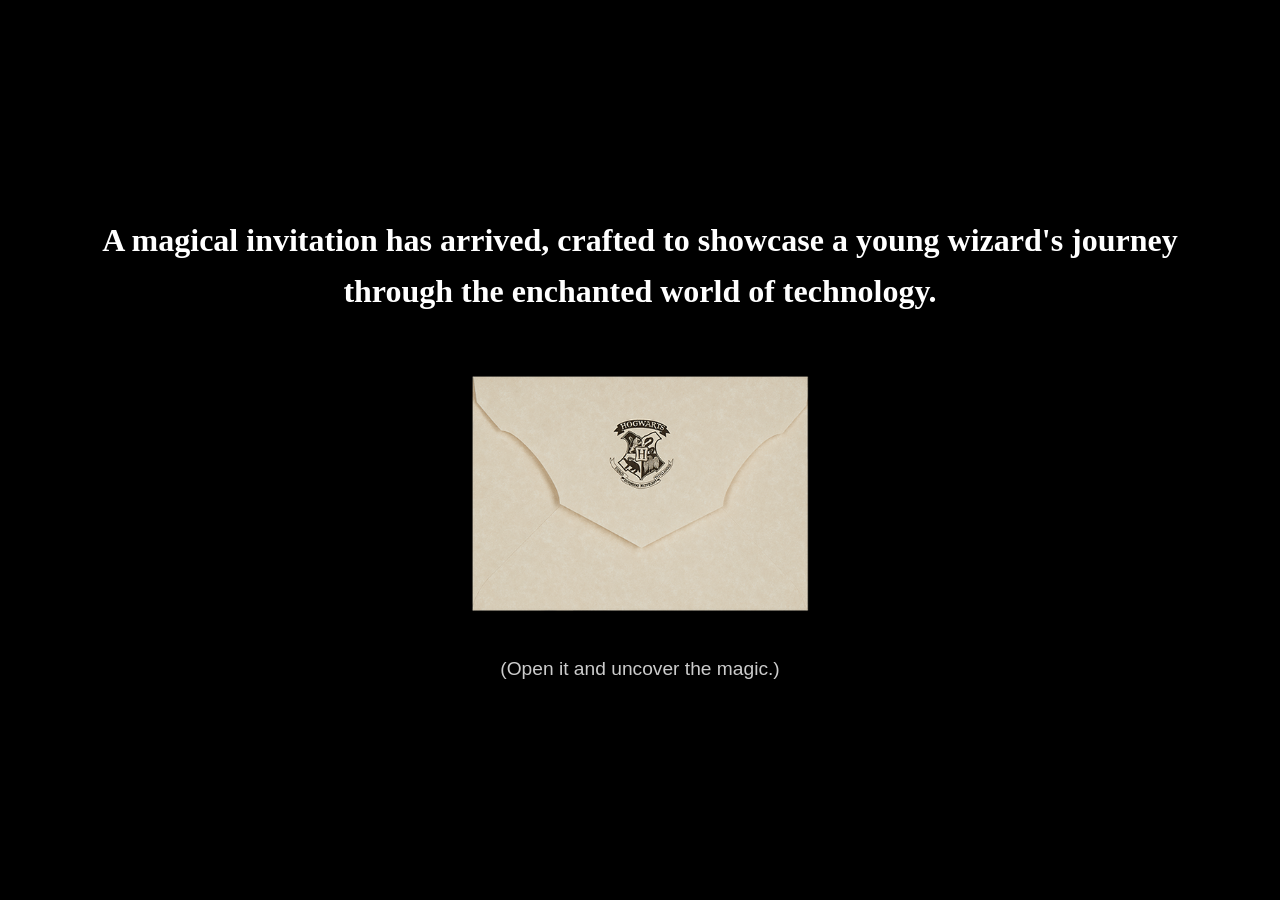
==== commit b11db4c1: "Add files via upload" ====
--- a/index.html
+++ b/index.html
@@ -7,7 +7,7 @@
 </head>
 <body>
 
-    <!-- Splash Screen
+    <!-- Splash Screen -->
     <div id="splash-screen">
         <div class="splash-content">
             <h1>A magical invitation has arrived, crafted to showcase a young wizard's journey<br>through the enchanted world of technology.</h1>
@@ -19,10 +19,10 @@
             <p>(Open it and uncover the magic.)</p>
         </div>
     </div>
--->
+
     
-    <!-- Main Content
-    <div id="main-content" style="display: none;"> -->
+    <!-- Main Content -->
+    <div id="main-content" style="display: none;">
         <!-- Navbar -->
         <nav class="navbar">
             <div class="container">
@@ -295,70 +295,51 @@
         </section>
 
 
-<!-- Contact Section -->
-<section id="contact" class="contact-section">
-    <div class="contact-container">
-        <h1>Send an Owl🦉</h1>
-        <p class="intro">Looking to share knowledge or collaborate on an adventure? My owl is ready to deliver your message!</p>
-        <div class="contact-grid">
-            <!-- GitHub Card -->
-            <div class="contact-card">
-                <img src="images/github.png" alt="GitHub" class="contact-image">
-                <p>GitHub</p>
-                <div class="contact-links">
-                    <a href="https://github.com/prchlmrie/" aria-label="Visit GitHub" target="_blank">
-                        <svg xmlns="http://www.w3.org/2000/svg" width="24" height="24" viewBox="0 0 24 24" fill="none" stroke="currentColor" stroke-width="2" stroke-linecap="round" stroke-linejoin="round" class="feather feather-external-link">
-                            <path d="M18 13v6a2 2 0 0 1-2 2H5a2 2 0 0 1-2-2V8a2 2 0 0 1 2-2h6"></path>
-                            <polyline points="15 3 21 3 21 9"></polyline>
-                            <line x1="10" y1="14" x2="21" y2="3"></line>
-                        </svg>
-                    </a>
-                </div>
-            </div>
-
-            <!-- LinkedIn Card -->
-            <div class="contact-card">
-                <img src="images/linkedin.png" alt="LinkedIn" class="contact-image">
-                <p>LinkedIn</p>
-                <div class="contact-links">
-                    <a href="https://www.linkedin.com/in/https:/cheilou-marie-puro-4316312a0/" aria-label="Visit LinkedIn" target="_blank">
-                        <svg xmlns="http://www.w3.org/2000/svg" width="24" height="24" viewBox="0 0 24 24" fill="none" stroke="currentColor" stroke-width="2" stroke-linecap="round" stroke-linejoin="round" class="feather feather-external-link">
-                            <path d="M18 13v6a2 2 0 0 1-2 2H5a2 2 0 0 1-2-2V8a2 2 0 0 1 2-2h6"></path>
-                            <polyline points="15 3 21 3 21 9"></polyline>
-                            <line x1="10" y1="14" x2="21" y2="3"></line>
-                        </svg>
-                    </a>
-                </div>
-            </div>
-
-            <!-- Twitter Card -->
-            <div class="contact-card">
-                <img src="images/gmail.png" alt="Gmail" class="contact-image">
-                <p>Twitter</p>
-                <div class="contact-links">
-                    <a href="puro.cheilou@gmail.com" aria-label="Visit Twitter" target="_blank">
-                        <svg xmlns="http://www.w3.org/2000/svg" width="24" height="24" viewBox="0 0 24 24" fill="none" stroke="currentColor" stroke-width="2" stroke-linecap="round" stroke-linejoin="round" class="feather feather-external-link">
-                            <path d="M18 13v6a2 2 0 0 1-2 2H5a2 2 0 0 1-2-2V8a2 2 0 0 1 2-2h6"></path>
-                            <polyline points="15 3 21 3 21 9"></polyline>
-                            <line x1="10" y1="14" x2="21" y2="3"></line>
-                        </svg>
-                    </a>
-                </div>
-            </div>
-        </div>
-    </div>
-</section>
-
-
-            <!-- Footer Section -->
-            <footer class="footer-section">
-                <div class="footer-container">
-                    <p class="footer-credit">© 2024 Cheilou Marie Puro. Made with magic and code. ✨</p>
-                </div>
-            </footer>
+        <!-- Contact Section -->
+        <section id="contact" class="contact-section">
+            <div class="contact-container">
+                <h1>Send an Owl🦉</h1>
+                <p class="intro">Looking to share knowledge or collaborate on an adventure? My owl is ready to deliver your message!</p>
+                <div class="contact-grid">
+                    <!-- GitHub Card -->
+                    <div class="contact-card">
+                        <img src="images/github.png" alt="GitHub" class="contact-image">
+                        <p>GitHub</p>
+                        <div class="contact-links">
+                            <a href="https://github.com/prchlmrie/" aria-label="Visit GitHub" target="_blank">
+                                <svg xmlns="http://www.w3.org/2000/svg" width="24" height="24" viewBox="0 0 24 24" fill="none" stroke="currentColor" stroke-width="2" stroke-linecap="round" stroke-linejoin="round" class="feather feather-external-link">
+                                    <path d="M18 13v6a2 2 0 0 1-2 2H5a2 2 0 0 1-2-2V8a2 2 0 0 1 2-2h6"></path>
+                                    <polyline points="15 3 21 3 21 9"></polyline>
+                                    <line x1="10" y1="14" x2="21" y2="3"></line>
+                                </svg>
+                            </a>
+                        </div>
+                    </div>
+
+                    <!-- LinkedIn Card -->
+                    <div class="contact-card">
+                        <img src="images/linkedin.png" alt="LinkedIn" class="contact-image">
+                        <p>LinkedIn</p>
+                        <div class="contact-links">
+                            <a href="https://www.linkedin.com/in/cheilou-marie-puro-4316312a0" aria-label="Visit LinkedIn" target="_blank">
+                                <svg xmlns="http://www.w3.org/2000/svg" width="24" height="24" viewBox="0 0 24 24" fill="none" stroke="currentColor" stroke-width="2" stroke-linecap="round" stroke-linejoin="round" class="feather feather-external-link">
+                                    <path d="M18 13v6a2 2 0 0 1-2 2H5a2 2 0 0 1-2-2V8a2 2 0 0 1 2-2h6"></path>
+                                    <polyline points="15 3 21 3 21 9"></polyline>
+                                    <line x1="10" y1="14" x2="21" y2="3"></line>
+                                </svg>
+                            </a>
+                        </div>
+                    </div>
+                </div>
+            </div>
         </section>
 
-
+        <!-- Footer Section -->
+        <footer class="footer-section">
+            <div class="footer-container">
+                <p class="footer-credit">© 2024 Cheilou Marie Puro. Made with magic and code. ✨</p>
+            </div>
+        </footer>
     </div>
 
     <script src="script.js"></script>
--- a/style.css
+++ b/style.css
@@ -1,6 +1,6 @@
 @import url('https://fonts.googleapis.com/css2?family=Poppins:wght@600&display=swap');
 
-/* Global Styles */
+/* main styles */
 * {
     margin: 0;
     padding: 0;
@@ -32,7 +32,7 @@
     align-items: center;
     padding: 10px 20px;
     background-color: transparent;
-    border: 2px solid #1a3c8d; /* Ravenclaw Blue */
+    border: 2px solid #1a3c8d;
     color: #fff;
     text-decoration: none;
     font-size: 16px;
@@ -40,7 +40,7 @@
 }
 
 .btn:hover {
-    background-color: #1a3c8d; /* Ravenclaw Blue */
+    background-color: #1a3c8d; 
     transform: translateY(-2px);
 }
 
@@ -105,7 +105,7 @@
     transform: scale(1.1);
 }
 
-/* Header Styles */
+/* header */
 .header-section {
     min-height: 100vh;
     display: flex;
@@ -157,7 +157,7 @@
     opacity: 0.9;
 }
 
-/* About Section Styles */
+/* About Section */
 .about-section {
     padding: 100px 0;
     background-image: url('images/your-background-image.jpg');
@@ -166,7 +166,7 @@
     background-color: rgba(0, 0, 0, 0.7);
     padding-bottom: 0;
     background-blend-mode: overlay;
-    color: #fff; /* Ensures readability against the dark background */
+    color: #fff; 
 }
 
 .about-section .container {
@@ -174,14 +174,14 @@
     flex-wrap: wrap;
     align-items: center;
     justify-content: space-between;
-    gap: 30px; /* Adds spacing between the sections */
+    gap: 30px; 
 }
 
 .about-content {
     flex: 1;
     min-width: 300px;
     max-width: 600px;
-    margin-right: 20px; /* Smaller margin for balanced layout */
+    margin-right: 20px; 
 }
 
 .about-content h2 {
@@ -191,12 +191,12 @@
 }
 
 .highlight {
-    color: #1a3c8d; /* Ravenclaw Blue */
+    color: #1a3c8d; 
 }
 
 .intro {
     font-size: 18px;
-    line-height: 1.8; /* Improves readability */
+    line-height: 1.8;
     margin-bottom: 30px;
 }
 
@@ -208,7 +208,7 @@
     font-size: 1.8rem;
     font-family: 'Poppins', sans-serif;
     margin-bottom: 15px;
-    color: #1a3c8d; /* Matches Ravenclaw theme */
+    color: #1a3c8d;
 }
 
 .skills-grid {
@@ -218,7 +218,7 @@
 }
 
 .skill-tag {
-    background-color: #1a3c8d; /* Ravenclaw Blue */
+    background-color: #1a3c8d;
     color: #fff;
     padding: 10px 16px;
     border-radius: 6px;
@@ -233,7 +233,7 @@
 .profile-container {
     position: relative;
     max-width: 450px;
-    align-self: flex-start; /* Aligns the profile to the top of the container */
+    align-self: flex-start; 
 }
 
 
@@ -241,7 +241,7 @@
     width: 100%;
     height: auto;
     border-radius: 20px;
-    border: 2px solid #1a3c8d; /* Ravenclaw-themed border */
+    border: 2px solid #1a3c8d;
     box-shadow: 0 4px 12px rgba(0, 0, 0, 0.6);
 }
 
@@ -249,7 +249,7 @@
     position: absolute;
     top: 10px;
     right: 10px;
-    background-color: #1a3c8d; /* Matches Ravenclaw colors */
+    background-color: #1a3c8d;
     border: 2px solid #333;
     border-radius: 50%;
     width: 80px;
@@ -266,7 +266,7 @@
 }
 
 
-/* Projects Section Styles */
+/* projects */
 .projects-section {
     padding: 80px 0;
 }
@@ -319,8 +319,8 @@
 
 .project-technologies span {
     font-size: 14px;
-    color: #1a3c8d; /* Ravenclaw Blue */
-    border: 1px solid #1a3c8d; /* Ravenclaw Blue */
+    color: #1a3c8d;
+    border: 1px solid #1a3c8d; 
     padding: 5px 10px;
     border-radius: 4px;
 }
@@ -332,17 +332,16 @@
 }
 
 .project-links a {
-    color: #1a3c8d; /* Ravenclaw Blue */
+    color: #1a3c8d; 
     transition: color 0.3s ease, text-shadow 0.3s ease;
 }
 
 .project-links a:hover {
     color: #fff;
-    text-shadow: 0px 0px 8px #1a3c8d; /* Ravenclaw Blue */
-}
-
-
-/* Content inside the intro section */
+    text-shadow: 0px 0px 8px #1a3c8d; 
+}
+
+
 .intro-content {
     position: relative;
     z-index: 2;
@@ -367,7 +366,7 @@
 
 /* Certificates Section */
 .certificates-section {
-    background-color: #000; /* Matches the About section */
+    background-color: #000; 
     color: #fff;
     padding: 50px 20px;
     text-align: center;
@@ -380,10 +379,10 @@
 }
 
 .certificates-container h1 {
-    font-size: 1.8rem; /* Matches the heading style of "My Skills" and "Education" */
+    font-size: 1.8rem; 
     font-family: 'Poppins', sans-serif;
     margin-bottom: 20px;
-    color: #1a3c8d; /* Ravenclaw-inspired accent */
+    color: #1a3c8d; 
 }
 
 .certificates-container .intro {
@@ -407,14 +406,14 @@
     background-color: rgba(255, 255, 255, 0.1);
     border-radius: 12px;
     overflow: hidden;
-    box-shadow: 0 4px 12px rgba(26, 60, 141, 0.3); /* Ravenclaw Blue */
+    box-shadow: 0 4px 12px rgba(26, 60, 141, 0.3); 
     transition: transform 0.3s, box-shadow 0.3s;
 }
 
 .certificate-card:hover {
-    transform: scale(0.5); /* Slight zoom-in effect */
-    box-shadow: 0 6px 16px rgba(26, 60, 141, 0.6); /* Enhanced shadow on hover */
-    z-index: 5; /* Bring the hovered card to the front */
+    transform: scale(0.5); 
+    box-shadow: 0 6px 16px rgba(26, 60, 141, 0.6); 
+    z-index: 5; 
 }
 
 .certificate-image-container {
@@ -433,7 +432,7 @@
     bottom: 0;
     left: 0;
     right: 0;
-    background-color: rgba(0, 0, 0, 0.8); /* Semi-transparent dark overlay */
+    background-color: rgba(0, 0, 0, 0.8); 
     color: #fff;
     padding: 15px;
     text-align: left;
@@ -444,12 +443,12 @@
 
 .certificate-card:hover{
     opacity: 1;
-    transform: scale(2.2); /* Slight zoom-in for the image */
+    transform: scale(2.2); 
 }
 
 .certificate-title {
     font-size: 1.2rem;
-    color: #1a3c8d; /* Ravenclaw Blue */
+    color: #1a3c8d; 
     margin-bottom: 8px;
 }
 
@@ -458,38 +457,26 @@
     color: #ccc;
 }
 
-/* Responsive Design */
-@media (max-width: 768px) {
-    .certificate-grid {
-        flex-direction: column;
-        align-items: center;
-    }
-
-    .certificate-card {
-        width: 100%;
-        max-width: 350px;
-    }
-}
-
-
-/* Contact Section Styles */
+
+
+/* Contact */
 .contact-section {
-    height: 100vh; /* Full screen height */
-    background-color: #000; /* Ravenclaw-inspired dark theme */
-    color: #fff;
-    display: flex;
-    flex-direction: column; /* Allows stacking of footer and content */
-    align-items: center;
-    justify-content: space-between; /* Spaces out the footer and contact content */
-    text-align: center;
-    padding: 0 20px; /* Small padding for mobile screens */
-    overflow: hidden; /* Prevents content overflow */
+    height: 100vh; 
+    background-color: #000; 
+    color: #fff;
+    display: flex;
+    flex-direction: column; 
+    align-items: center;
+    justify-content: space-between; 
+    text-align: center;
+    padding: 0 20px; 
+    overflow: hidden; 
 }
 
 .contact-container {
     max-width: 900px;
     width: 100%;
-    margin: auto; /* Ensures it's centered within the contact section */
+    margin: auto; 
 }
 
 .contact-grid {
@@ -499,7 +486,6 @@
     gap: 20px;
 }
 
-/* Individual Contact Cards */
 .contact-card {
     background-color: rgba(255, 255, 255, 0.05);
     border: 1px solid rgba(255, 255, 255, 0.1);
@@ -507,7 +493,7 @@
     padding: 24px;
     backdrop-filter: blur(10px);
     text-align: center;
-    width: 200px; /* Consistent card size */
+    width: 200px;
     transition: transform 0.3s ease, box-shadow 0.3s ease;
 }
 
@@ -534,13 +520,13 @@
 }
 
 .contact-links a {
-    color: #1a3c8d; /* Ravenclaw Blue */
+    color: #1a3c8d; 
     transition: color 0.3s ease, text-shadow 0.3s ease;
 }
 
 .contact-links a:hover {
     color: #fff;
-    text-shadow: 0px 0px 8px #1a3c8d; /* Ravenclaw Blue */
+    text-shadow: 0px 0px 8px #1a3c8d;
 }
 
 .contact-links svg {
@@ -550,19 +536,19 @@
 }
 
 .contact-links a:hover svg {
-    transform: scale(1.2); /* Slight zoom on hover */
-}
-
-
-/* Footer Section Styles */
+    transform: scale(1.2); 
+}
+
+
+/* footer */
 .footer-section {
-    background-color: transparent; /* Matches the contact section */
+    background-color: transparent; 
     color: #fff;
     padding: 20px 0;
     text-align: center;
-    border-top: 2px solid #1a3c8d; /* Subtle Ravenclaw Blue separator */
+    border-top: 2px solid #1a3c8d; 
     font-family: 'Poppins', sans-serif;
-    width: 100%; /* Ensures it spans the full width */
+    width: 100%; 
 }
 
 .footer-credit {
@@ -571,50 +557,96 @@
     margin: 0;
 }
 
-/* Responsive Design */
+/* splash screen */
+#splash-screen {
+    position: fixed;
+    top: 0;
+    left: 0;
+    width: 100%;
+    height: 100%;
+    background-color: #000; 
+    color: #fff;
+    display: flex;
+    flex-direction: column;
+    justify-content: center;
+    align-items: center;
+    z-index: 9999;
+    text-align: center;
+}
+
+.splash-content h1 {
+    font-family: 'Harry Potter', serif; 
+    font-size: 2rem;
+    margin-bottom: 5px;
+    animation: fadeIn 1s ease-in-out;
+}
+
+.splash-content p {
+    font-size: 1.2rem;
+    color: #ccc;
+    margin-top: -50px;
+}
+
+#hogwarts-letter {
+    max-width: 400px;
+    margin-top: -40px; 
+    cursor: pointer;
+    transition: transform 0.3s ease, opacity 0.3s ease;
+}
+
+#hogwarts-letter:hover {
+    transform: scale(1.1);
+    opacity: 0.9;
+}
+
+
+
+
 @media (max-width: 768px) {
+    .header-title {
+        font-size: 2.5rem;
+    }
+
+    .header-subtitle {
+        font-size: 1.2rem;
+    }
+
+    .about-section .container {
+        flex-direction: column;
+    }
+
+    .about-content {
+        margin-right: 0;
+        margin-bottom: 40px;
+    }
+
+    .profile-container {
+        width: 100%;
+    }
+
+    .nav-links {
+        display: none;
+    }
+
+    .menu-toggle {
+        display: block;
+    }
     .contact-grid {
         flex-direction: column;
         align-items: center;
     }
-
     .social-link {
         width: 100%;
         max-width: 200px;
     }
-}
-
-
-
-/* Responsive Styles */
-@media (max-width: 768px) {
-    .header-title {
-        font-size: 2.5rem;
-    }
-
-    .header-subtitle {
-        font-size: 1.2rem;
-    }
-
-    .about-section .container {
+    .certificate-grid {
         flex-direction: column;
-    }
-
-    .about-content {
-        margin-right: 0;
-        margin-bottom: 40px;
-    }
-
-    .profile-container {
+        align-items: center;
+    }
+
+    .certificate-card {
         width: 100%;
-    }
-
-    .nav-links {
-        display: none;
-    }
-
-    .menu-toggle {
-        display: block;
+        max-width: 350px;
     }
 }
 
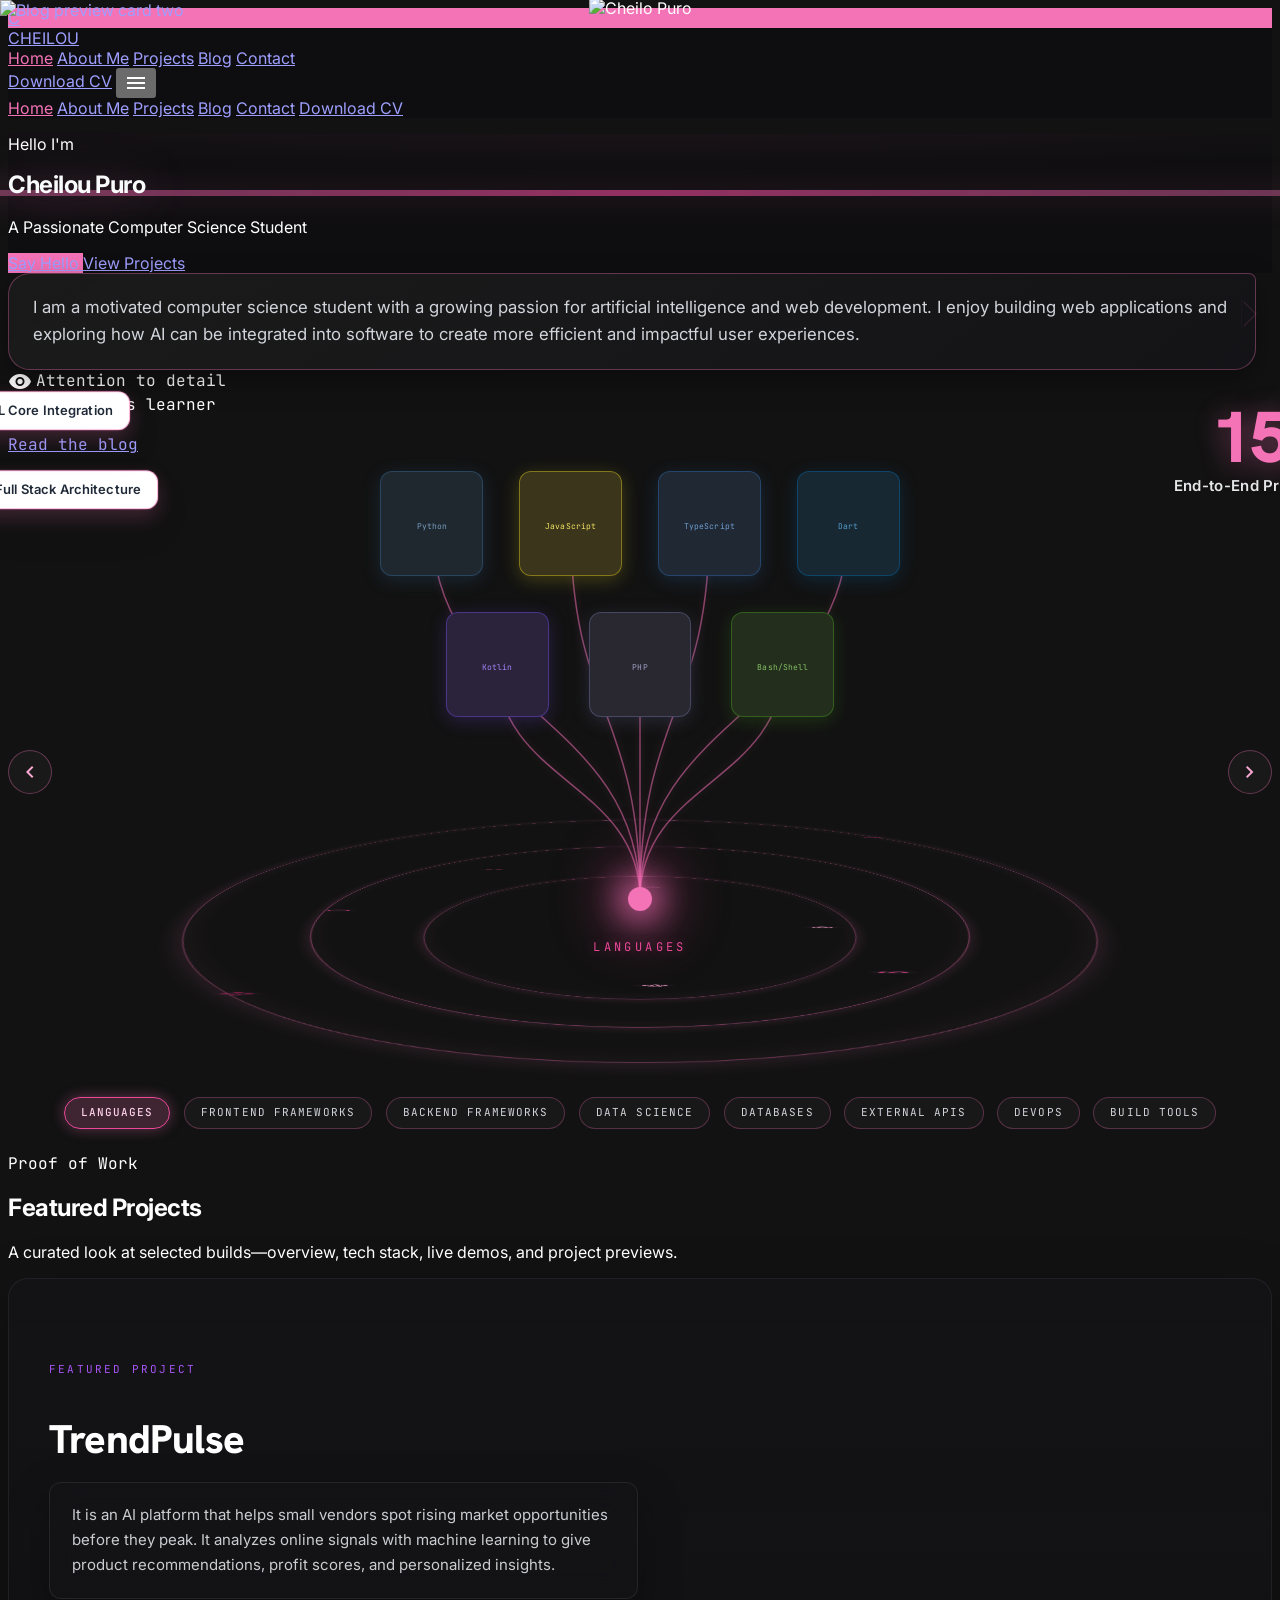
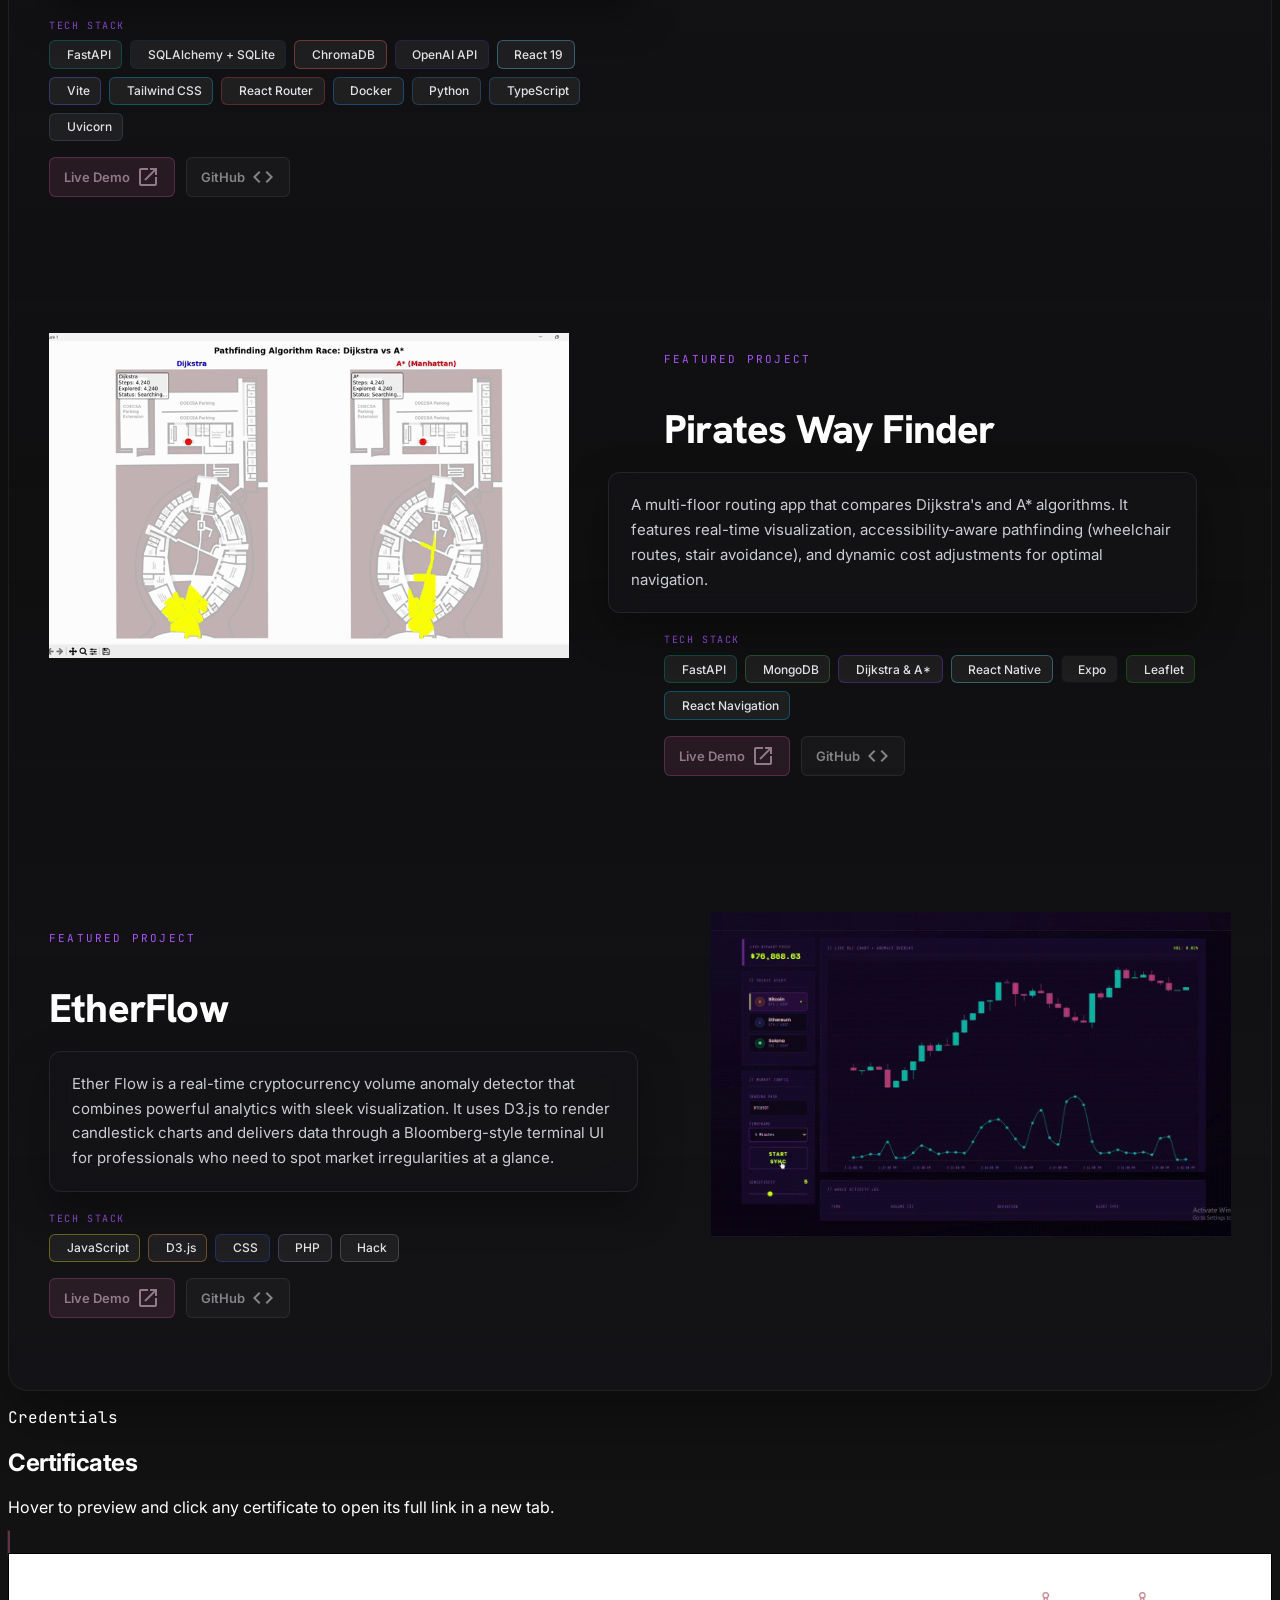
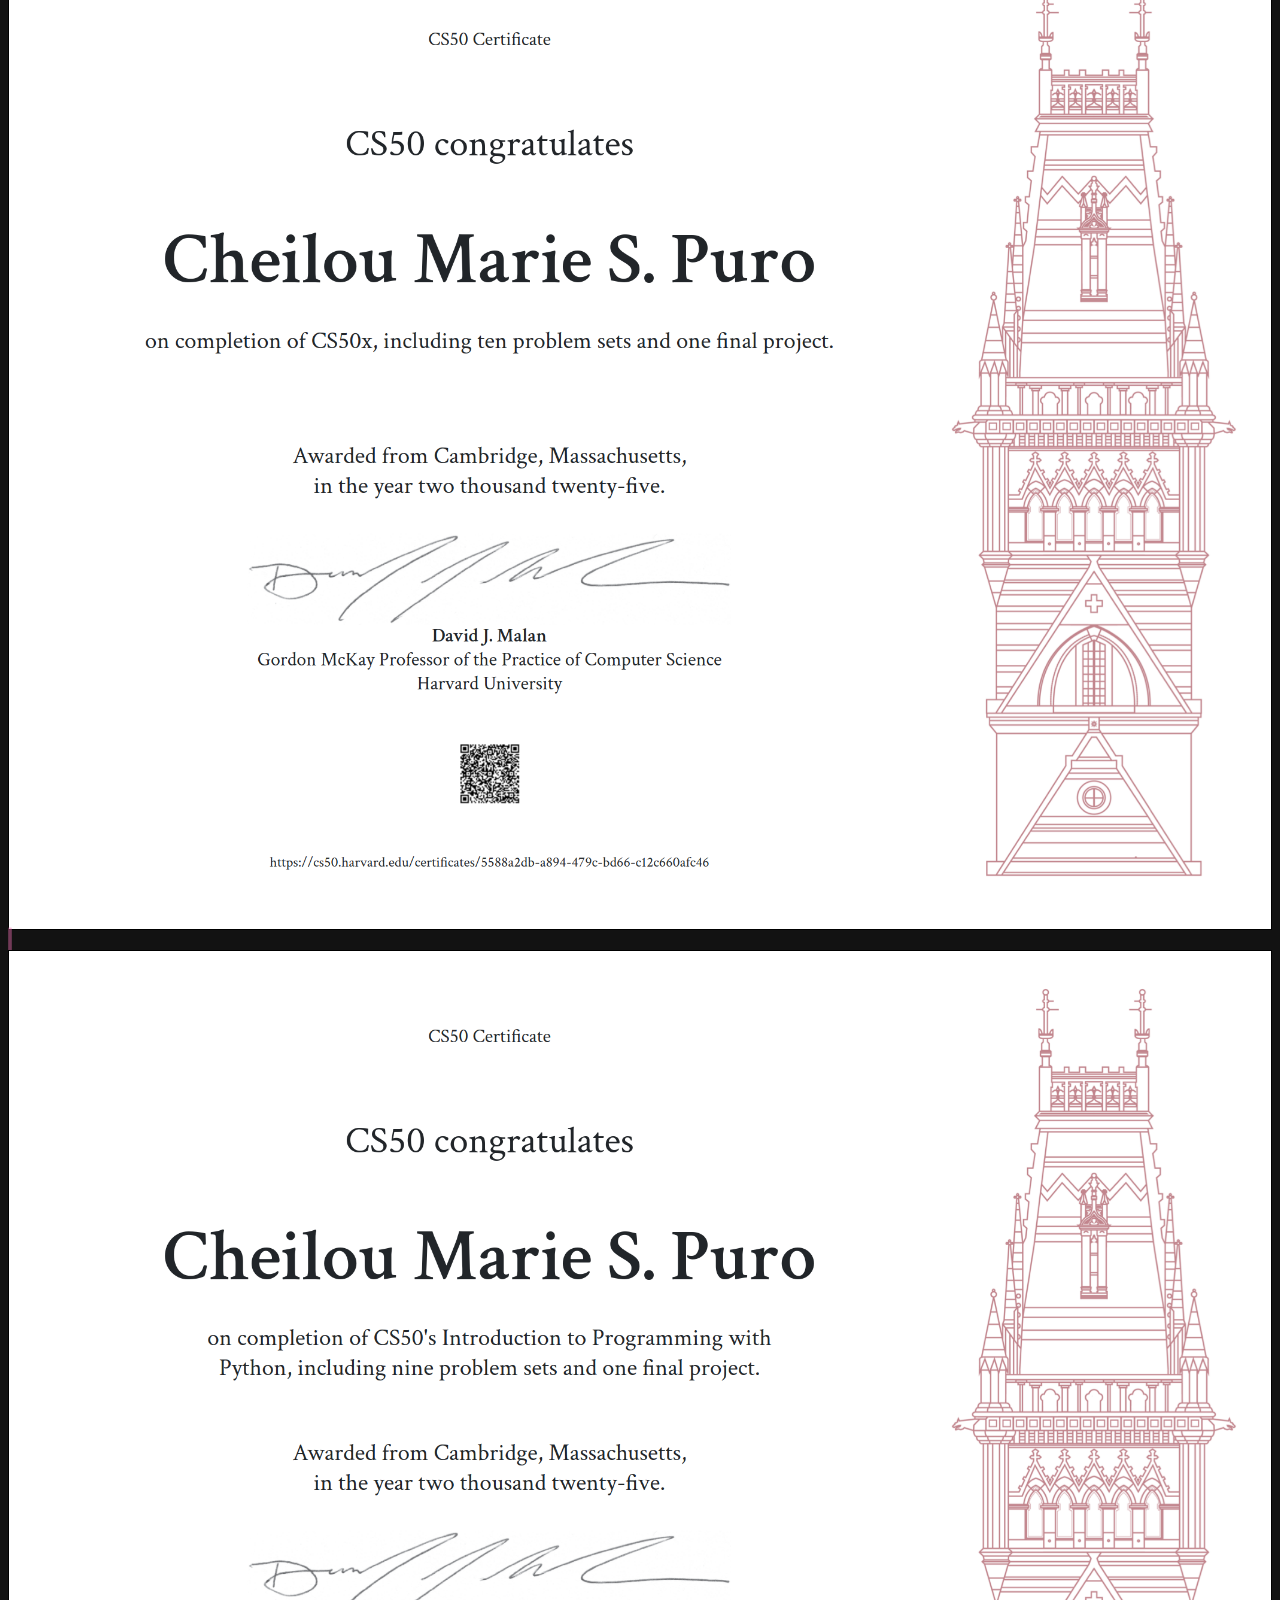
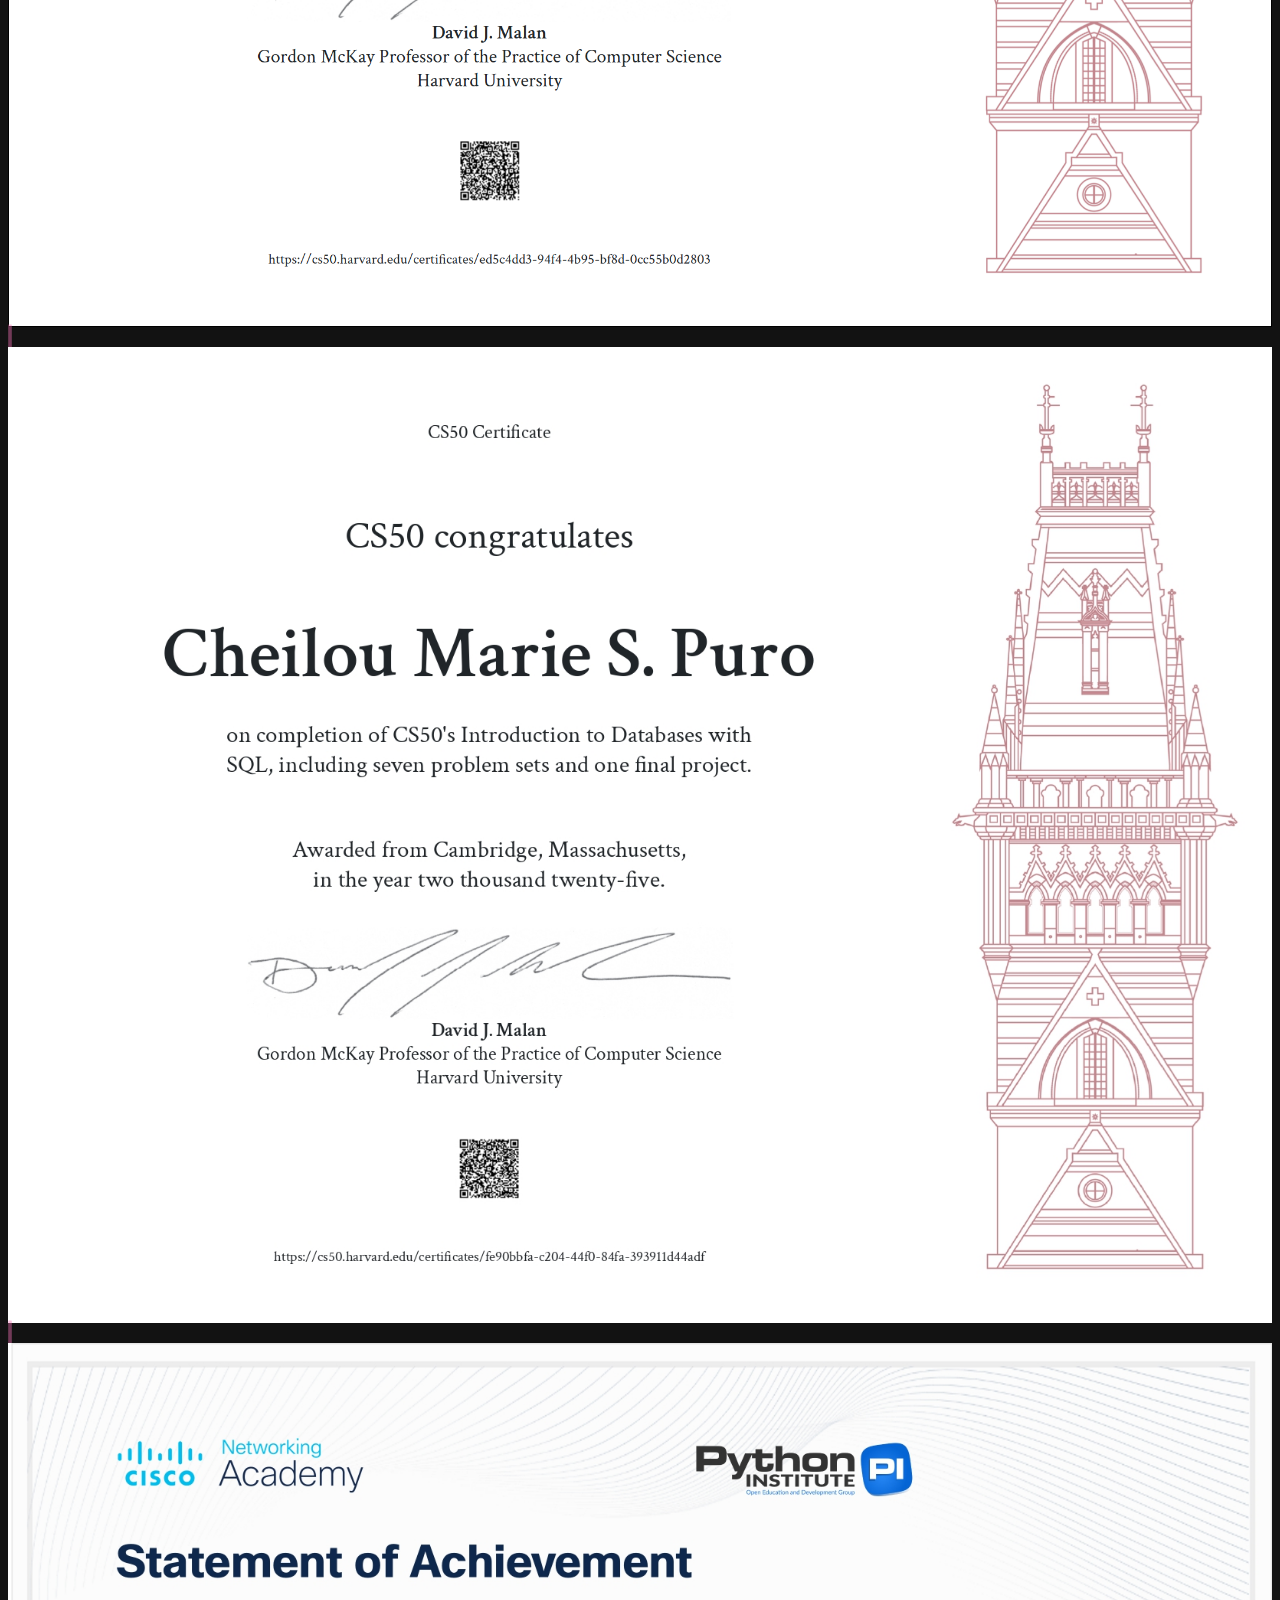
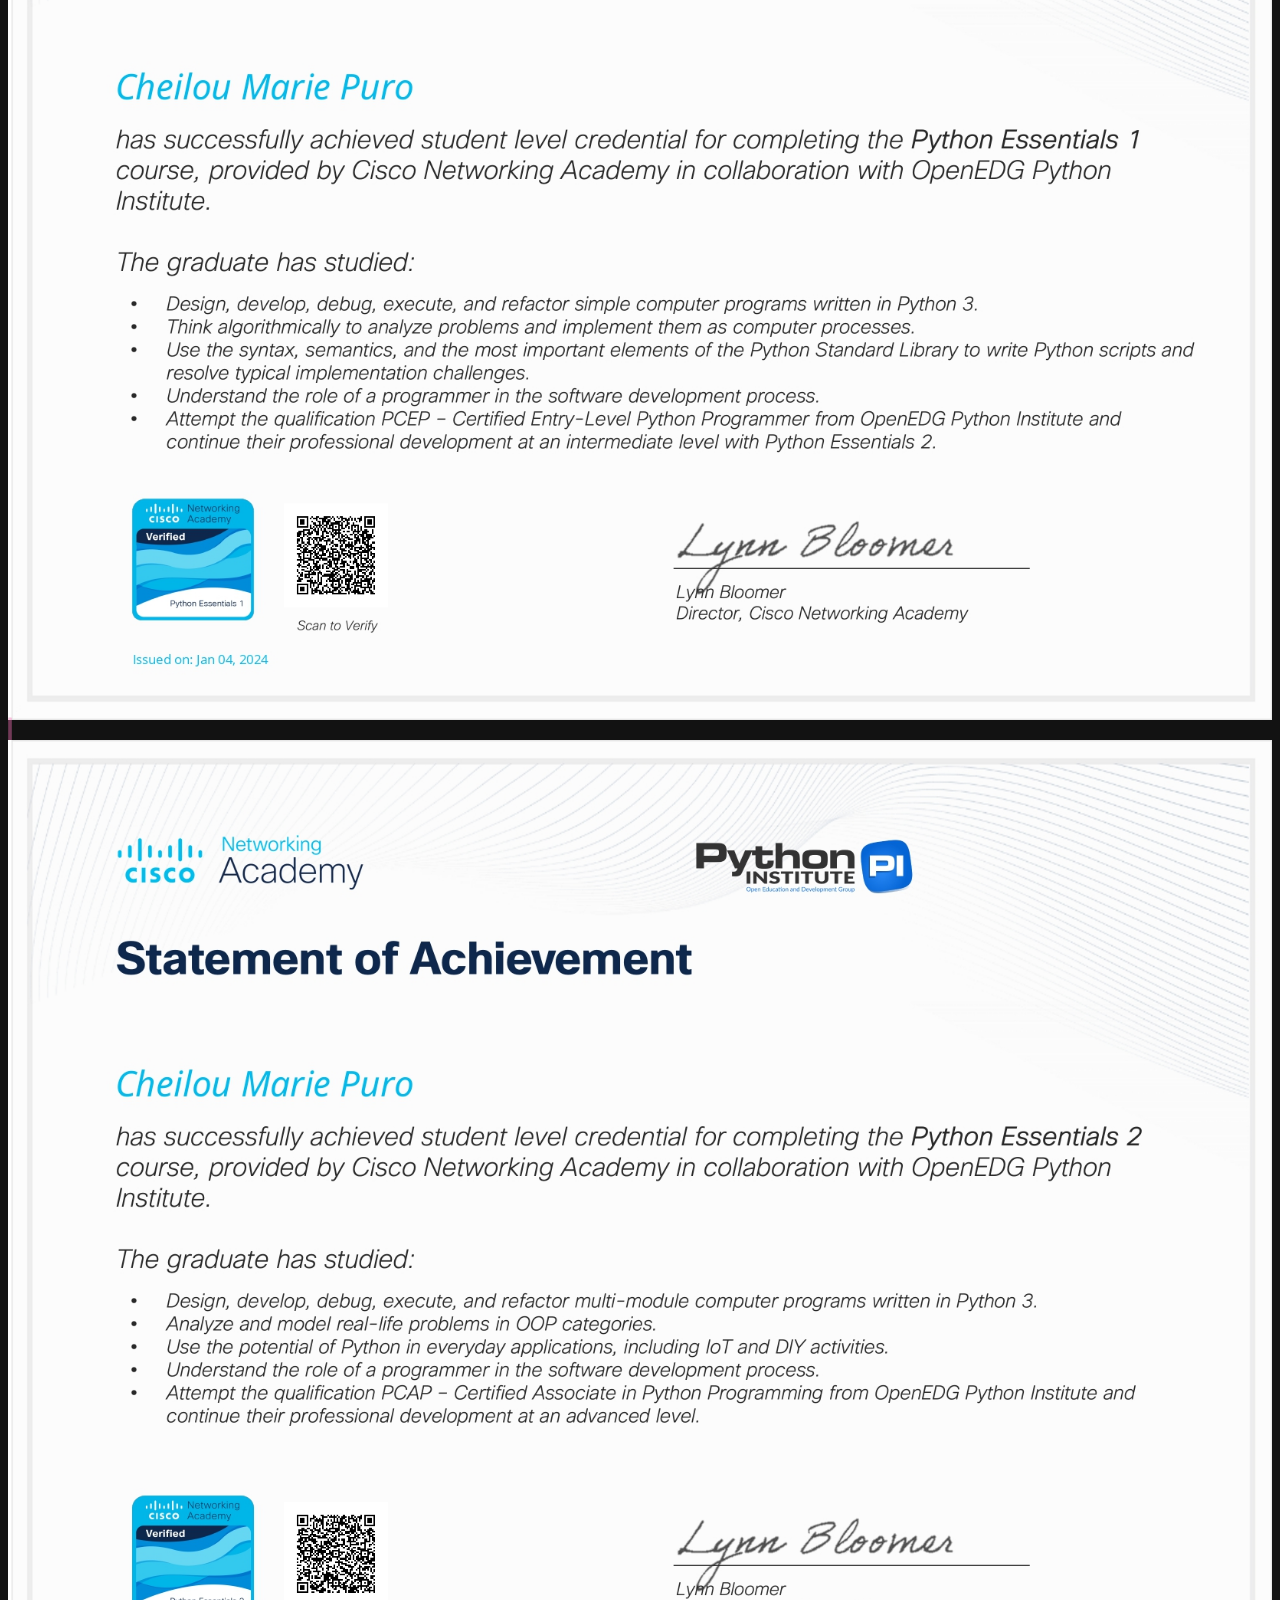
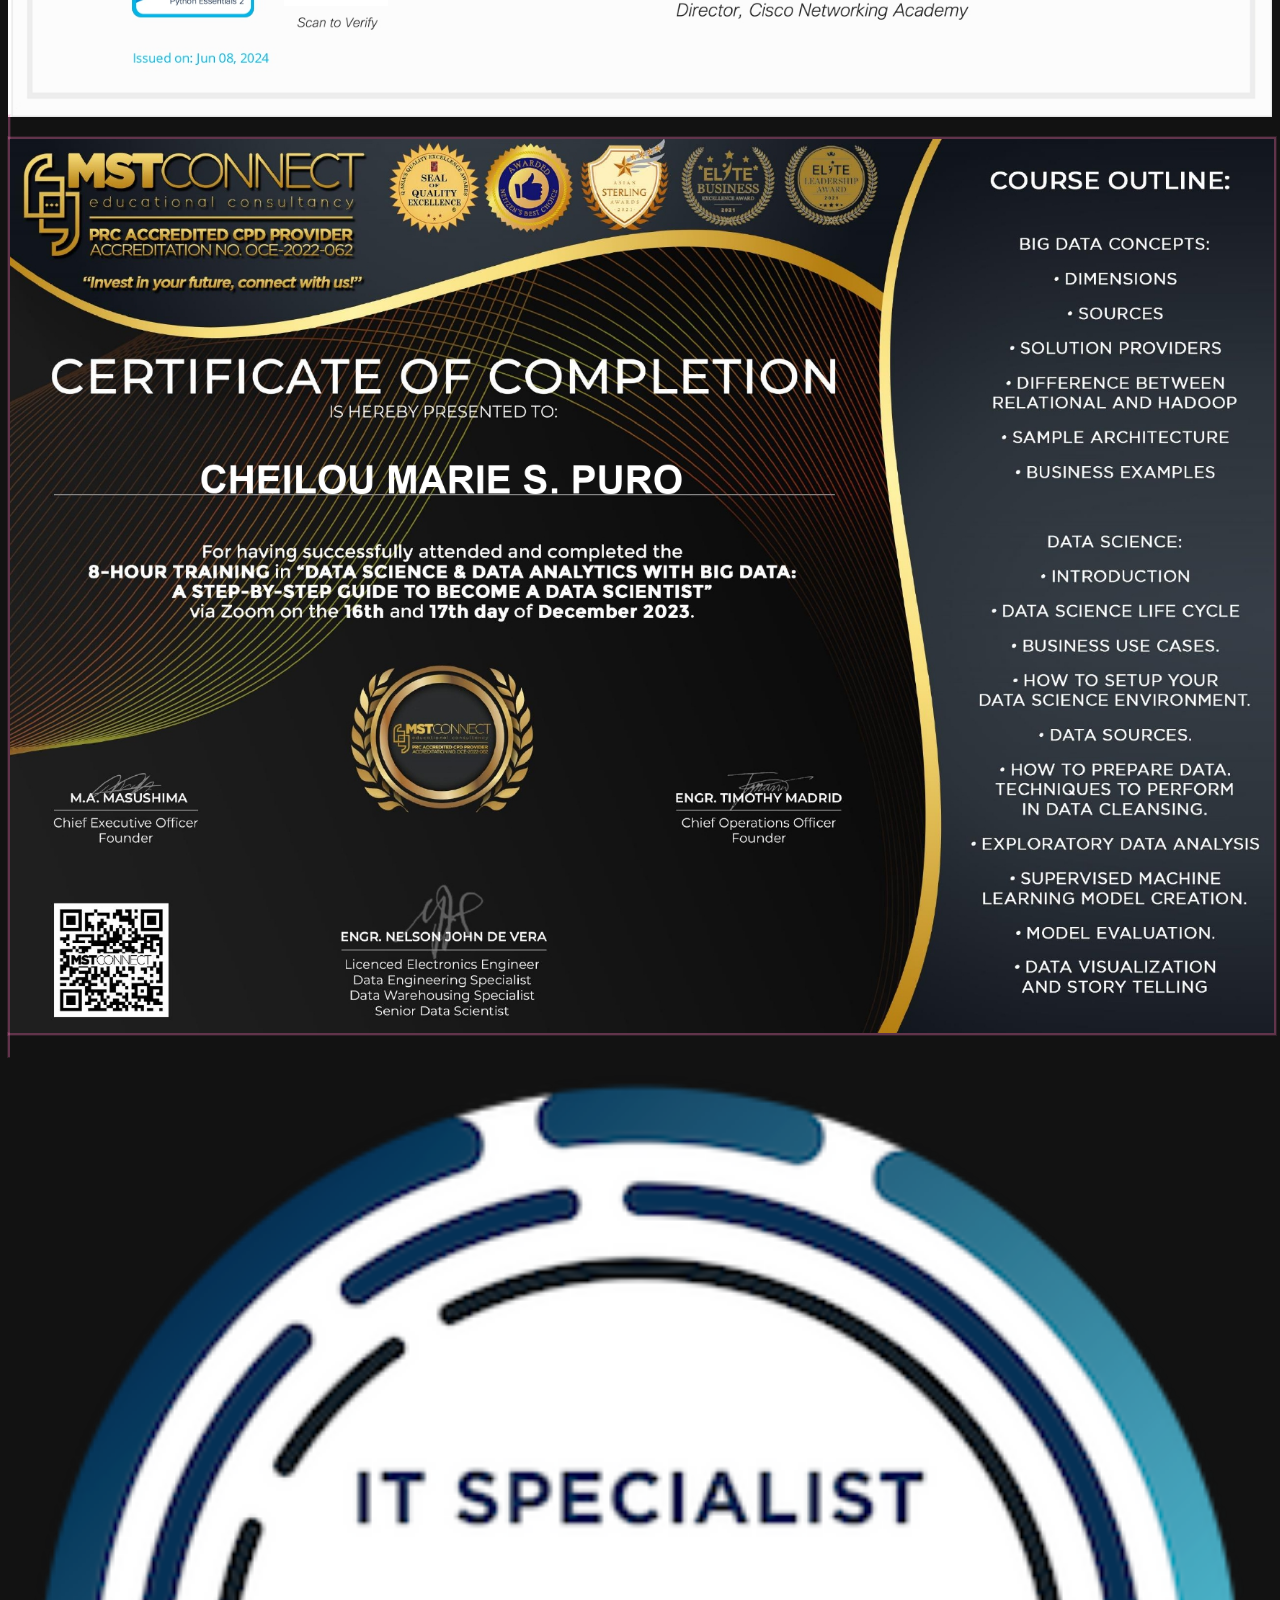
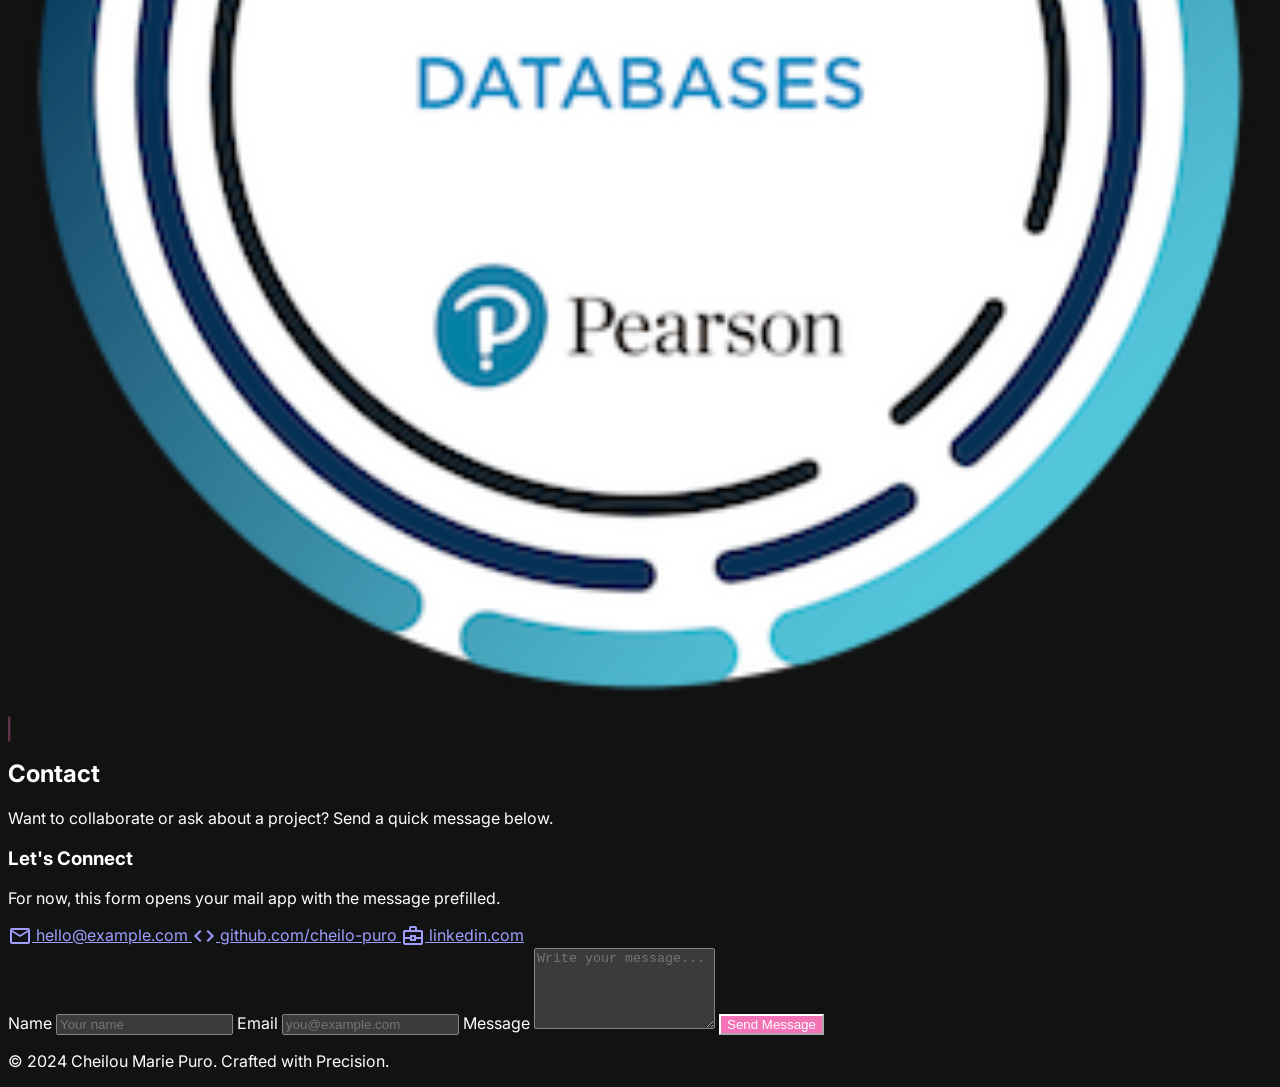
==== commit ea56b32c: "For portfolio" ====
--- a/index.html
+++ b/index.html
@@ -1,347 +1,1428 @@
-<html lang="en">
-<head>
-    <meta charset="UTF-8">
-    <meta name="viewport" content="width=device-width, initial-scale=1.0">
-    <title>Puro's Portfolio</title>
-    <link rel="stylesheet" href="style.css">
-</head>
-<body>
-
-    <!-- Splash Screen -->
-    <div id="splash-screen">
-        <div class="splash-content">
-            <h1>A magical invitation has arrived, crafted to showcase a young wizard's journey<br>through the enchanted world of technology.</h1>
-            <img 
-                id="hogwarts-letter" 
-                src="images/hogwarts-letter.jpg" 
-                alt="Hogwarts Letter" 
-            />
-            <p>(Open it and uncover the magic.)</p>
-        </div>
-    </div>
-
-    
-    <!-- Main Content -->
-    <div id="main-content" style="display: none;">
-        <!-- Navbar -->
-        <nav class="navbar">
-            <div class="container">
-                <a href="#" class="logo"><img src="images/owl-logo.jpg" alt="Logo"></a>
-                <ul class="nav-links">
-                    <li><a href="#about">About</a></li>
-                    <li><a href="#projects">Projects</a></li>
-                    <li><a href="#contact">Contact</a></li>
-                </ul>
-                <div class="music-control">
-                    <img src="images/music-icon.png" alt="Music Logo" class="music-logo" id="music-toggle">
-                    <audio id="background-music" loop>
-                        <source src="images/hedwig-theme.mp3" type="audio/mp3">
-                    </audio>
-                </div>
-            </div>
-        </nav>
-
-        <!-- Header -->
-        <header class="header-section">
-            <video autoplay loop muted playsinline class="background-video">
-                <source src="images/castle.mp4" type="video/mp4">
-            </video>
-            <div class="container">
-                <h1 class="header-title">Welcome to Cheilou Marie's Magical World<br>of Computer Science</h1>
-                <p class="header-subtitle">Turning code into spells, one line at a time</p>
-                <a href="#projects" class="btn">
-                    <span class="btn-icon">⚡</span>
-                    EXPLORE MY PROJECTS
-                </a>
-            </div>
-        </header>
-
-        <!-- About -->
-        <section id="about" class="about-section">
-            <div class="container">
-                <div class="about-content">
-                    <h2>Hello, I'm <span class="highlight">Cheilou</span></h2>
-                    <p class="intro">
-                        An aspiring data scientist who likes exploring the limitless possibilities of machine learning to solve real-world problems.
-                    </p>   
-                    <div class="skills-container">
-                        <h1>My Skills</h1>
-                        <div class="skills-grid">
-                            <div class="skill-tag">HTML</div>
-                            <div class="skill-tag">CSS</div>
-                            <div class="skill-tag">JavaScript</div>
-                            <div class="skill-tag">Python</div>
-                            <div class="skill-tag">PHP</div>
-                            <div class="skill-tag">MySQL</div>
-                            <div class="skill-tag">Bootstrap</div>
-                            <div class="skill-tag">Excel</div>
-                        </div>
-                    </div>
-                    <br>
-                    <div class="skills-container">
-                        <h1>Education</h1>
-                        <p class="intro">
-                            <strong>Lyceum of the Philippine University - Cavite</strong>
-                            <br>Bachelor of Science in Computer Science<br>2023 - Pursuing                        
-                        </p>
-                    </div>            
-                </div>
-                <div class="profile-container">
-                    <img src="images/profile.jpeg" alt="Cheilou's profile picture" class="profile-image">
-                    <div class="ravenclaw-logo">
-                        <img src="images/ravenclaw.jpg" alt="Ravenclaw Logo" class="logo-image">
-                    </div>
-                </div>
-            </div>
-        </section>
-        
-
-        <!-- Certificates Section -->
-        <section id="certificates" class="certificates-section">
-            <div class="certificates-container">
-                <h1>Certificates</h1>
-                <p class="intro">Recognizing milestones in my learning journey and achievements.</p>
-                <div class="certificate-grid">
-                    <div class="certificate-card">
-                        <div class="certificate-image-container">
-                            <img src="images/certificates/MSTCONNECT.jpg" alt="Certificate Image" class="certificate-image">
-                            <div class="certificate-details">
-                                <h3 class="certificate-title">8-Hour Training in Data Science & Data Analytics with Big Data</h3>
-                                <p>Acquired foundational knowledge in data science and analytics, encompassing data cleaning, visualization, and machine learning techniques.</p>
-                            </div>
-                        </div>
-                    </div>
-                    <div class="certificate-card">
-                        <div class="certificate-image-container">
-                            <img src="images/certificates/CISCO.jpg" alt="Certificate Image" class="certificate-image">
-                            <div class="certificate-details">
-                                <h3 class="certificate-title">Python Essential 2</h3>
-                                <p>Demonstrated proficiency in Python programming, including object-oriented programming concepts.</p>
-                            </div>
-                        </div>
-                    </div>
-                    <div class="certificate-card">
-                        <div class="certificate-image-container">
-                            <img src="images/certificates/ZUIIT.jpg" alt="Certificate Image" class="certificate-image">
-                            <div class="certificate-details">
-                                <h3 class="certificate-title">Basic Web Development Workshop</h3>
-                                <p>Developed basic web development skills, including HTML, CSS, and JavaScript. Gained experience in building interactive web pages and web applications.</p>
-                            </div>
-                        </div>
-                    </div>
-                </div>
-            </div>
-        </section>
-
-
-                
-        <!-- Projects -->
-        <section id="projects" class="projects-section">
-            <div class="container">
-                <div class="intro-content">
-                    <h1 class="intro-title">Crafting Code, Casting Spells</h1>
-                    <p class="intro">
-                        <br>Curious to delve deeper into the mind of this Ravenclaw? My autobiography offers a glimpse into the individual behind the work.
-                    </p>
-                    <a href="https://prchlmrie.github.io/Autobiographyy/" class="btn" target="_blank">Autobiography</a> 
-                </div>
-                <div class="projects-grid">
-                    <div class="project-card">
-                        <img src="images/projects/temp-conversion.png" alt="Project Image" class="project-image">
-                        <h3>Temp Conversion</h3>
-                        <p>This program allows user to convert temperatures between Fahrenheit and Celsius.</p>
-                        <div class="project-technologies">
-                            <span>HTML</span>
-                            <span>CSS</span>
-                            <span>Javascript</span>
-                        </div>
-                        <div class="project-links">
-                            <a href="https://github.com/prchlmrie/Temp-Conversion.git" aria-label="View Project 1 on GitHub" target="_blank">
-                                <svg xmlns="http://www.w3.org/2000/svg" width="24" height="24" viewBox="0 0 24 24" fill="none" stroke="currentColor" stroke-width="2" stroke-linecap="round" stroke-linejoin="round" class="feather feather-github"><path d="M9 19c-5 1.5-5-2.5-7-3m14 6v-3.87a3.37 3.37 0 0 0-.94-2.61c3.14-.35 6.44-1.54 6.44-7A5.44 5.44 0 0 0 20 4.77 5.07 5.07 0 0 0 19.91 1S18.73.65 16 2.48a13.38 13.38 0 0 0-7 0C6.27.65 5.09 1 5.09 1A5.07 5.07 0 0 0 5 4.77a5.44 5.44 0 0 0-1.5 3.78c0 5.42 3.3 6.61 6.44 7A3.37 3.37 0 0 0 9 18.13V22"></path></svg>
-                            </a>
-                            <a href="https://prchlmrie.github.io/Temp-Conversion/" aria-label="View live demo of Project 1" target="_blank">
-                                <svg xmlns="http://www.w3.org/2000/svg" width="24" height="24" viewBox="0 0 24 24" fill="none" stroke="currentColor" stroke-width="2" stroke-linecap="round" stroke-linejoin="round" class="feather feather-external-link"><path d="M18 13v6a2 2 0 0 1-2 2H5a2 2 0 0 1-2-2V8a2 2 0 0 1 2-2h6"></path><polyline points="15 3 21 3 21 9"></polyline><line x1="10" y1="14" x2="21" y2="3"></line></svg>
-                            </a>
-                        </div>
-                    </div>
-                    <div class="project-card">
-                        <img src="images/projects/digital-clock.png" alt="Project Image" class="project-image">
-                        <h3>Digital Clock</h3>
-                        <p>This program displays the current time in a digital format, typically showing hours, minutes, and seconds.</p>
-                        <div class="project-technologies">
-                            <span>HTML</span>
-                            <span>CSS</span>
-                            <span>Javascript</span>
-                        </div>
-                        <div class="project-links">
-                            <a href="https://github.com/prchlmrie/Digital-Clock.git" aria-label="View Project 2 on GitHub" target="_blank">
-                                <svg xmlns="http://www.w3.org/2000/svg" width="24" height="24" viewBox="0 0 24 24" fill="none" stroke="currentColor" stroke-width="2" stroke-linecap="round" stroke-linejoin="round" class="feather feather-github"><path d="M9 19c-5 1.5-5-2.5-7-3m14 6v-3.87a3.37 3.37 0 0 0-.94-2.61c3.14-.35 6.44-1.54 6.44-7A5.44 5.44 0 0 0 20 4.77 5.07 5.07 0 0 0 19.91 1S18.73.65 16 2.48a13.38 13.38 0 0 0-7 0C6.27.65 5.09 1 5.09 1A5.07 5.07 0 0 0 5 4.77a5.44 5.44 0 0 0-1.5 3.78c0 5.42 3.3 6.61 6.44 7A3.37 3.37 0 0 0 9 18.13V22"></path></svg>
-                            </a>
-                            <a href="https://prchlmrie.github.io/Digital-Clock/" aria-label="View live demo of Project 2" target="_blank">
-                                <svg xmlns="http://www.w3.org/2000/svg" width="24" height="24" viewBox="0 0 24 24" fill="none" stroke="currentColor" stroke-width="2" stroke-linecap="round" stroke-linejoin="round" class="feather feather-external-link"><path d="M18 13v6a2 2 0 0 1-2 2H5a2 2 0 0 1-2-2V8a2 2 0 0 1 2-2h6"></path><polyline points="15 3 21 3 21 9"></polyline><line x1="10" y1="14" x2="21" y2="3"></line></svg>
-                            </a>
-                        </div>
-                    </div>
-                    <div class="project-card">
-                        <img src="images/projects/stopwatch.png" alt="Project Image" class="project-image">
-                        <h3>Stopwatch</h3>
-                        <p>This program allows user to start, stop, and reset the timer to measure elapsed time intervals.</p>
-                        <div class="project-technologies">
-                            <span>HTML</span>
-                            <span>CSS</span>
-                            <span>Javascript</span>
-                        </div>
-                        <div class="project-links">
-                            <a href="https://github.com/prchlmrie/Stopwatch.git" aria-label="View Project 3 on GitHub" target="_blank">
-                                <svg xmlns="http://www.w3.org/2000/svg" width="24" height="24" viewBox="0 0 24 24" fill="none" stroke="currentColor" stroke-width="2" stroke-linecap="round" stroke-linejoin="round" class="feather feather-github"><path d="M9 19c-5 1.5-5-2.5-7-3m14 6v-3.87a3.37 3.37 0 0 0-.94-2.61c3.14-.35 6.44-1.54 6.44-7A5.44 5.44 0 0 0 20 4.77 5.07 5.07 0 0 0 19.91 1S18.73.65 16 2.48a13.38 13.38 0 0 0-7 0C6.27.65 5.09 1 5.09 1A5.07 5.07 0 0 0 5 4.77a5.44 5.44 0 0 0-1.5 3.78c0 5.42 3.3 6.61 6.44 7A3.37 3.37 0 0 0 9 18.13V22"></path></svg>
-                            </a>
-                            <a href="https://prchlmrie.github.io/Stopwatch/" aria-label="View live demo of Project 3" target="_blank">
-                                <svg xmlns="http://www.w3.org/2000/svg" width="24" height="24" viewBox="0 0 24 24" fill="none" stroke="currentColor" stroke-width="2" stroke-linecap="round" stroke-linejoin="round" class="feather feather-external-link"><path d="M18 13v6a2 2 0 0 1-2 2H5a2 2 0 0 1-2-2V8a2 2 0 0 1 2-2h6"></path><polyline points="15 3 21 3 21 9"></polyline><line x1="10" y1="14" x2="21" y2="3"></line></svg>
-                            </a>
-                        </div>
-                    </div>
-                    <div class="project-card">
-                        <img src="images/projects/image-slider.png" alt="Project Image" class="project-image">
-                        <h3>Image Slider</h3>
-                        <p>This program creates an image slider that displays a sequence of images in a slideshow format.</p>
-                        <div class="project-technologies">
-                            <span>HTML</span>
-                            <span>CSS</span>
-                            <span>Javascript</span>
-                        </div>
-                        <div class="project-links">
-                            <a href="https://github.com/prchlmrie/Image-Slider.git" aria-label="View Project 2 on GitHub" target="_blank">
-                                <svg xmlns="http://www.w3.org/2000/svg" width="24" height="24" viewBox="0 0 24 24" fill="none" stroke="currentColor" stroke-width="2" stroke-linecap="round" stroke-linejoin="round" class="feather feather-github"><path d="M9 19c-5 1.5-5-2.5-7-3m14 6v-3.87a3.37 3.37 0 0 0-.94-2.61c3.14-.35 6.44-1.54 6.44-7A5.44 5.44 0 0 0 20 4.77 5.07 5.07 0 0 0 19.91 1S18.73.65 16 2.48a13.38 13.38 0 0 0-7 0C6.27.65 5.09 1 5.09 1A5.07 5.07 0 0 0 5 4.77a5.44 5.44 0 0 0-1.5 3.78c0 5.42 3.3 6.61 6.44 7A3.37 3.37 0 0 0 9 18.13V22"></path></svg>
-                            </a>
-                            <a href="https://prchlmrie.github.io/Image-Slider/" aria-label="View live demo of Project 2" target="_blank">
-                                <svg xmlns="http://www.w3.org/2000/svg" width="24" height="24" viewBox="0 0 24 24" fill="none" stroke="currentColor" stroke-width="2" stroke-linecap="round" stroke-linejoin="round" class="feather feather-external-link"><path d="M18 13v6a2 2 0 0 1-2 2H5a2 2 0 0 1-2-2V8a2 2 0 0 1 2-2h6"></path><polyline points="15 3 21 3 21 9"></polyline><line x1="10" y1="14" x2="21" y2="3"></line></svg>
-                            </a>
-                        </div>
-                    </div>
-                    <div class="project-card">
-                        <img src="images/projects/rockpaperscissor.png" alt="Project Image" class="project-image">
-                        <h3>Rock Paper Scissors</h3>
-                        <p>This program simulates the classic game of Rock, Paper, Scissors, allowing users to play against a computer opponent.</p>
-                        <div class="project-technologies">
-                            <span>HTML</span>
-                            <span>CSS</span>
-                            <span>Javascript</span>
-                        </div>
-                        <div class="project-links">
-                            <a href="https://github.com/prchlmrie/RockPaperScissors.git" aria-label="View Project 2 on GitHub" target="_blank">
-                                <svg xmlns="http://www.w3.org/2000/svg" width="24" height="24" viewBox="0 0 24 24" fill="none" stroke="currentColor" stroke-width="2" stroke-linecap="round" stroke-linejoin="round" class="feather feather-github"><path d="M9 19c-5 1.5-5-2.5-7-3m14 6v-3.87a3.37 3.37 0 0 0-.94-2.61c3.14-.35 6.44-1.54 6.44-7A5.44 5.44 0 0 0 20 4.77 5.07 5.07 0 0 0 19.91 1S18.73.65 16 2.48a13.38 13.38 0 0 0-7 0C6.27.65 5.09 1 5.09 1A5.07 5.07 0 0 0 5 4.77a5.44 5.44 0 0 0-1.5 3.78c0 5.42 3.3 6.61 6.44 7A3.37 3.37 0 0 0 9 18.13V22"></path></svg>
-                            </a>
-                            <a href="https://prchlmrie.github.io/RockPaperScissors/" aria-label="View live demo of Project 2" target="_blank">
-                                <svg xmlns="http://www.w3.org/2000/svg" width="24" height="24" viewBox="0 0 24 24" fill="none" stroke="currentColor" stroke-width="2" stroke-linecap="round" stroke-linejoin="round" class="feather feather-external-link"><path d="M18 13v6a2 2 0 0 1-2 2H5a2 2 0 0 1-2-2V8a2 2 0 0 1 2-2h6"></path><polyline points="15 3 21 3 21 9"></polyline><line x1="10" y1="14" x2="21" y2="3"></line></svg>
-                            </a>
-                        </div>
-                    </div>
-                    <div class="project-card">
-                        <img src="images/projects/roll-dice.png" alt="Project Image" class="project-image">
-                        <h3>Dice Roll</h3>
-                        <p>This program generates a random number between 1 and 6 to represent the outcome of each roll.</p>
-                        <div class="project-technologies">
-                            <span>HTML</span>
-                            <span>CSS</span>
-                            <span>Javascript</span>
-                        </div>
-                        <div class="project-links">
-                            <a href="https://github.com/prchlmrie/Dice-Roll.git" aria-label="View Project 2 on GitHub" target="_blank">
-                                <svg xmlns="http://www.w3.org/2000/svg" width="24" height="24" viewBox="0 0 24 24" fill="none" stroke="currentColor" stroke-width="2" stroke-linecap="round" stroke-linejoin="round" class="feather feather-github"><path d="M9 19c-5 1.5-5-2.5-7-3m14 6v-3.87a3.37 3.37 0 0 0-.94-2.61c3.14-.35 6.44-1.54 6.44-7A5.44 5.44 0 0 0 20 4.77 5.07 5.07 0 0 0 19.91 1S18.73.65 16 2.48a13.38 13.38 0 0 0-7 0C6.27.65 5.09 1 5.09 1A5.07 5.07 0 0 0 5 4.77a5.44 5.44 0 0 0-1.5 3.78c0 5.42 3.3 6.61 6.44 7A3.37 3.37 0 0 0 9 18.13V22"></path></svg>
-                            </a>
-                            <a href="https://prchlmrie.github.io/Dice-Roll/" aria-label="View live demo of Project 2" target="_blank">
-                                <svg xmlns="http://www.w3.org/2000/svg" width="24" height="24" viewBox="0 0 24 24" fill="none" stroke="currentColor" stroke-width="2" stroke-linecap="round" stroke-linejoin="round" class="feather feather-external-link"><path d="M18 13v6a2 2 0 0 1-2 2H5a2 2 0 0 1-2-2V8a2 2 0 0 1 2-2h6"></path><polyline points="15 3 21 3 21 9"></polyline><line x1="10" y1="14" x2="21" y2="3"></line></svg>
-                            </a>
-                        </div>
-                    </div>
-                    <div class="project-card">
-                        <img src="images/projects/guess-number.png" alt="Project Image" class="project-image">
-                        <h3>Guess the number</h3>
-                        <p>This program is a number guessing game where the user tries to guess a randomly generated number.</p>
-                        <div class="project-technologies">
-                            <span>HTML</span>
-                            <span>CSS</span>
-                            <span>Javascript</span>
-                        </div>
-                        <div class="project-links">
-                            <a href="https://github.com/prchlmrie/Guess-Number.git" aria-label="View Project 2 on GitHub" target="_blank">
-                                <svg xmlns="http://www.w3.org/2000/svg" width="24" height="24" viewBox="0 0 24 24" fill="none" stroke="currentColor" stroke-width="2" stroke-linecap="round" stroke-linejoin="round" class="feather feather-github"><path d="M9 19c-5 1.5-5-2.5-7-3m14 6v-3.87a3.37 3.37 0 0 0-.94-2.61c3.14-.35 6.44-1.54 6.44-7A5.44 5.44 0 0 0 20 4.77 5.07 5.07 0 0 0 19.91 1S18.73.65 16 2.48a13.38 13.38 0 0 0-7 0C6.27.65 5.09 1 5.09 1A5.07 5.07 0 0 0 5 4.77a5.44 5.44 0 0 0-1.5 3.78c0 5.42 3.3 6.61 6.44 7A3.37 3.37 0 0 0 9 18.13V22"></path></svg>
-                            </a>
-                            <a href="https://prchlmrie.github.io/Guess-Number/" aria-label="View live demo of Project 2" target="_blank">
-                                <svg xmlns="http://www.w3.org/2000/svg" width="24" height="24" viewBox="0 0 24 24" fill="none" stroke="currentColor" stroke-width="2" stroke-linecap="round" stroke-linejoin="round" class="feather feather-external-link"><path d="M18 13v6a2 2 0 0 1-2 2H5a2 2 0 0 1-2-2V8a2 2 0 0 1 2-2h6"></path><polyline points="15 3 21 3 21 9"></polyline><line x1="10" y1="14" x2="21" y2="3"></line></svg>
-                            </a>
-                        </div>
-                    </div>
-                    <div class="project-card">
-                        <img src="images/projects/counter.png" alt="Project Image" class="project-image">
-                        <h3>Counter</h3>
-                        <p>This program simulates a counter with buttons to increment, decrement, and reset the counter's value.</p>
-                        <div class="project-technologies">
-                            <span>HTML</span>
-                            <span>CSS</span>
-                            <span>Javascript</span>
-                        </div>
-                        <div class="project-links">
-                            <a href="https://github.com/prchlmrie/Counter.git" aria-label="View Project 2 on GitHub" target="_blank">
-                                <svg xmlns="http://www.w3.org/2000/svg" width="24" height="24" viewBox="0 0 24 24" fill="none" stroke="currentColor" stroke-width="2" stroke-linecap="round" stroke-linejoin="round" class="feather feather-github"><path d="M9 19c-5 1.5-5-2.5-7-3m14 6v-3.87a3.37 3.37 0 0 0-.94-2.61c3.14-.35 6.44-1.54 6.44-7A5.44 5.44 0 0 0 20 4.77 5.07 5.07 0 0 0 19.91 1S18.73.65 16 2.48a13.38 13.38 0 0 0-7 0C6.27.65 5.09 1 5.09 1A5.07 5.07 0 0 0 5 4.77a5.44 5.44 0 0 0-1.5 3.78c0 5.42 3.3 6.61 6.44 7A3.37 3.37 0 0 0 9 18.13V22"></path></svg>
-                            </a>
-                            <a href="https://prchlmrie.github.io/Counter/" aria-label="View live demo of Project 2" target="_blank">
-                                <svg xmlns="http://www.w3.org/2000/svg" width="24" height="24" viewBox="0 0 24 24" fill="none" stroke="currentColor" stroke-width="2" stroke-linecap="round" stroke-linejoin="round" class="feather feather-external-link"><path d="M18 13v6a2 2 0 0 1-2 2H5a2 2 0 0 1-2-2V8a2 2 0 0 1 2-2h6"></path><polyline points="15 3 21 3 21 9"></polyline><line x1="10" y1="14" x2="21" y2="3"></line></svg>
-                            </a>
-                        </div>
-                    </div>
-                </div>
-            </div>
-        </section>
-
-
-        <!-- Contact Section -->
-        <section id="contact" class="contact-section">
-            <div class="contact-container">
-                <h1>Send an Owl🦉</h1>
-                <p class="intro">Looking to share knowledge or collaborate on an adventure? My owl is ready to deliver your message!</p>
-                <div class="contact-grid">
-                    <!-- GitHub Card -->
-                    <div class="contact-card">
-                        <img src="images/github.png" alt="GitHub" class="contact-image">
-                        <p>GitHub</p>
-                        <div class="contact-links">
-                            <a href="https://github.com/prchlmrie/" aria-label="Visit GitHub" target="_blank">
-                                <svg xmlns="http://www.w3.org/2000/svg" width="24" height="24" viewBox="0 0 24 24" fill="none" stroke="currentColor" stroke-width="2" stroke-linecap="round" stroke-linejoin="round" class="feather feather-external-link">
-                                    <path d="M18 13v6a2 2 0 0 1-2 2H5a2 2 0 0 1-2-2V8a2 2 0 0 1 2-2h6"></path>
-                                    <polyline points="15 3 21 3 21 9"></polyline>
-                                    <line x1="10" y1="14" x2="21" y2="3"></line>
-                                </svg>
-                            </a>
-                        </div>
-                    </div>
-
-                    <!-- LinkedIn Card -->
-                    <div class="contact-card">
-                        <img src="images/linkedin.png" alt="LinkedIn" class="contact-image">
-                        <p>LinkedIn</p>
-                        <div class="contact-links">
-                            <a href="https://www.linkedin.com/in/cheilou-marie-puro-4316312a0" aria-label="Visit LinkedIn" target="_blank">
-                                <svg xmlns="http://www.w3.org/2000/svg" width="24" height="24" viewBox="0 0 24 24" fill="none" stroke="currentColor" stroke-width="2" stroke-linecap="round" stroke-linejoin="round" class="feather feather-external-link">
-                                    <path d="M18 13v6a2 2 0 0 1-2 2H5a2 2 0 0 1-2-2V8a2 2 0 0 1 2-2h6"></path>
-                                    <polyline points="15 3 21 3 21 9"></polyline>
-                                    <line x1="10" y1="14" x2="21" y2="3"></line>
-                                </svg>
-                            </a>
-                        </div>
-                    </div>
-                </div>
-            </div>
-        </section>
-
-        <!-- Footer Section -->
-        <footer class="footer-section">
-            <div class="footer-container">
-                <p class="footer-credit">© 2024 Cheilou Marie Puro. Made with magic and code. ✨</p>
-            </div>
-        </footer>
-    </div>
-
-    <script src="script.js"></script>
-</body>
-</html>
+<!DOCTYPE html>
+<html class="scroll-smooth" lang="en">
+<head>
+  <meta charset="utf-8"/>
+  <meta content="width=device-width, initial-scale=1.0" name="viewport"/>
+  <title>Cheilou Marie Puro | Portfolio</title>
+  <link href="https://fonts.googleapis.com/css2?family=Hanken+Grotesk:wght@600;700&family=Inter:wght@300;400;500;600;700;800&family=JetBrains+Mono:wght@400;500&display=swap" rel="stylesheet"/>
+  <link href="https://fonts.googleapis.com/css2?family=Material+Symbols+Outlined:wght,FILL@100..700,0..1&display=swap" rel="stylesheet"/>
+  <link href="theme.css" rel="stylesheet"/>
+  <script src="theme.js"></script>
+  <script src="projects-data.js"></script>
+  <script src="featured-projects-data.js"></script>
+  <script src="projects-ui.js"></script>
+  <script src="https://code.iconify.design/iconify-icon/2.1.0/iconify-icon.min.js"></script>
+  <script src="tech-stack-data.js"></script>
+  <script src="https://cdn.tailwindcss.com?plugins=forms,container-queries"></script>
+  <script src="https://code.iconify.design/iconify-icon/2.1.0/iconify-icon.min.js"></script>
+  <style>
+    body { font-family: 'Inter', sans-serif; }
+    .font-mono-label { font-family: 'JetBrains Mono', monospace; }
+    .hero-title { letter-spacing: -0.02em; }
+    .bg-accent { background-color: #f472b6; }
+    .text-accent { color: #f472b6; }
+    .border-accent { border-color: #f472b6; }
+    .hover\:bg-accent-hover:hover { background-color: #ec4899; }
+    .hover\:border-accent:hover { border-color: #f472b6; }
+    .hero-blob-primary { background: radial-gradient(circle, rgba(244, 114, 182, 0.22) 0%, transparent 70%); }
+    .hero-blob-secondary { background: radial-gradient(circle, rgba(236, 72, 153, 0.1) 0%, transparent 70%); }
+    /* Hero portrait — adjust size & vertical position here */
+    :root {
+      --hero-portrait-height: min(75vh, 650px);   /* bigger: raise 92vh or 880px */
+      --hero-portrait-max-width: min(98vw, 680px); /* wider cutout: raise 680px */
+      --hero-portrait-bottom: 25%;                 /* higher % = image moves up */
+    }
+    @media (min-width: 768px) {
+      :root {
+        --hero-portrait-bottom: 28%;
+      }
+    }
+    .hero-portrait-stage {
+      position: absolute;
+      left: 50%;
+      bottom: var(--hero-portrait-bottom);
+      z-index: 5;
+      width: min(98vw, var(--hero-portrait-max-width));
+      max-width: var(--hero-portrait-max-width);
+      transform: translateX(-50%);
+      display: flex;
+      justify-content: center;
+      align-items: flex-end;
+      pointer-events: none;
+    }
+
+    .hero-clara-portrait {
+      display: block;
+      height: var(--hero-portrait-height);
+      width: auto;
+      max-width: 100%;
+      margin: 0;
+      object-fit: contain;
+      object-position: bottom center;
+      transition: opacity 0.6s ease;
+      -webkit-mask-image: linear-gradient(to bottom, rgba(0, 0, 0, 1) 72%, rgba(0, 0, 0, 0) 100%);
+      mask-image: linear-gradient(to bottom, rgba(0, 0, 0, 1) 72%, rgba(0, 0, 0, 0) 100%);
+      -webkit-mask-size: 100% 100%;
+      mask-size: 100% 100%;
+      -webkit-mask-repeat: no-repeat;
+      mask-repeat: no-repeat;
+    }
+
+    .hero-ui-left-stack,
+    .hero-ui-right-stack {
+      position: absolute;
+      top: 50%;
+      z-index: 6;
+      width: max-content;
+      pointer-events: none;
+    }
+
+    .hero-ui-left-stack {
+      left: 0;
+      display: flex;
+      flex-direction: column;
+      align-items: flex-start;
+      gap: 1.75rem;
+      max-width: min(48vw, 260px);
+      transform: translateY(-50%) translateX(-18%);
+    }
+
+    .hero-ui-right-stack {
+      right: 0;
+      display: flex;
+      flex-direction: column;
+      align-items: flex-end;
+      transform: translateY(-50%) translateX(22%);
+      opacity: 0;
+      animation: heroUiBadgeIn 0.55s ease-out forwards, heroBadgeFloat 5.5s ease-in-out infinite;
+      animation-delay: 0.5s, 1.05s;
+    }
+
+    .hero-ui-stat {
+      display: inline-grid;
+      justify-items: end;
+      align-content: end;
+      gap: 0.45rem;
+      line-height: 1;
+      text-align: right;
+    }
+
+    .hero-ui-stat__number,
+    .hero-ui-stat__label {
+      display: block;
+      text-align: right;
+    }
+
+    .hero-ui-stat__number {
+      font-family: 'Hanken Grotesk', sans-serif;
+      font-size: clamp(2.75rem, 9vw, 4.25rem);
+      font-weight: 800;
+      letter-spacing: -0.03em;
+      line-height: 0.92;
+      color: #f472b6;
+      text-shadow: 0 4px 28px rgba(244, 114, 182, 0.45);
+      font-variant-numeric: tabular-nums;
+    }
+
+    .hero-ui-stat__label {
+      font-family: 'Inter', sans-serif;
+      font-size: clamp(0.75rem, 2.1vw, 0.9375rem);
+      font-weight: 600;
+      letter-spacing: 0.02em;
+      text-transform: none;
+      color: rgba(249, 250, 251, 0.92);
+      white-space: nowrap;
+      line-height: 1.2;
+    }
+
+    .hero-ui-badge {
+      position: relative;
+      display: inline-flex;
+      align-items: center;
+      padding: 0.55rem 0.9rem;
+      background: #ffffff;
+      border-radius: 12px;
+      border: 1.5px solid rgba(244, 114, 182, 0.55);
+      box-shadow:
+        0 20px 40px rgba(0, 0, 0, 0.08),
+        0 8px 20px rgba(244, 114, 182, 0.22),
+        0 0 0 1px rgba(244, 114, 182, 0.12),
+        inset 0 1px 0 rgba(255, 255, 255, 0.95);
+      font-size: 0.6875rem;
+      letter-spacing: 0.01em;
+      white-space: nowrap;
+      opacity: 0;
+      animation: heroUiBadgeIn 0.55s ease-out forwards, heroBadgeFloat 5.5s ease-in-out infinite;
+    }
+
+    .hero-ui-badge__label {
+      font-family: 'Inter', sans-serif;
+      font-weight: 600;
+      color: #1f2937;
+    }
+
+    .hero-ui-badge--float-1 {
+      z-index: 3;
+      margin-left: 0;
+      animation-delay: 0.45s, 1s;
+    }
+
+    .hero-ui-badge--float-2 {
+      z-index: 2;
+      margin-left: 1.25rem;
+      animation-delay: 0.62s, 1.18s;
+    }
+
+    @keyframes heroUiBadgeIn {
+      from { opacity: 0; }
+      to { opacity: 1; }
+    }
+
+    @keyframes heroBadgeFloat {
+      0%, 100% { margin-top: 0; }
+      50% { margin-top: -6px; }
+    }
+
+    .hero-ui-badge--float-1,
+    .hero-ui-badge--float-2 {
+      animation-name: heroUiBadgeIn, heroBadgeFloat;
+    }
+
+    .hero-ui-right-stack {
+      animation-name: heroUiBadgeIn, heroRightStackFloat;
+    }
+
+    @keyframes heroRightStackFloat {
+      0%, 100% {
+        transform: translateY(-50%) translateX(22%);
+      }
+      50% {
+        transform: translateY(calc(-50% - 6px)) translateX(22%);
+      }
+    }
+
+    @media (min-width: 768px) {
+      .hero-ui-left-stack {
+        gap: 2.5rem;
+        max-width: 280px;
+        transform: translateY(-50%) translateX(-24%);
+      }
+
+      .hero-ui-right-stack {
+        transform: translateY(-50%) translateX(30%);
+        animation-name: heroUiBadgeIn, heroRightStackFloatMd;
+      }
+
+      @keyframes heroRightStackFloatMd {
+        0%, 100% {
+          transform: translateY(-50%) translateX(30%);
+        }
+        50% {
+          transform: translateY(calc(-50% - 6px)) translateX(30%);
+        }
+      }
+
+      .hero-ui-badge {
+        font-size: 0.8125rem;
+        padding: 0.65rem 1rem;
+      }
+
+      .hero-ui-stat__number {
+        font-size: 4.5rem;
+      }
+
+      .hero-ui-badge--float-2 {
+        margin-left: 1.75rem;
+      }
+    }
+
+    @media (max-width: 480px) {
+      .hero-ui-left-stack {
+        gap: 1.25rem;
+        max-width: 44vw;
+        transform: translateY(-50%) translateX(-10%);
+      }
+
+      .hero-ui-right-stack {
+        transform: translateY(-50%) translateX(14%);
+        animation-name: heroUiBadgeIn, heroRightStackFloatSm;
+      }
+
+      @keyframes heroRightStackFloatSm {
+        0%, 100% {
+          transform: translateY(-50%) translateX(14%);
+        }
+        50% {
+          transform: translateY(calc(-50% - 6px)) translateX(14%);
+        }
+      }
+
+      .hero-ui-stat__label {
+        font-size: 0.6875rem;
+      }
+
+      .hero-ui-badge {
+        font-size: 0.625rem;
+        padding: 0.45rem 0.65rem;
+      }
+
+      .hero-ui-badge--float-2 {
+        margin-left: 0.75rem;
+      }
+    }
+    .hero-name-block {
+      position: relative;
+      isolation: isolate;
+    }
+    .hero-name-block::before {
+      content: '';
+      position: absolute;
+      left: 50%;
+      bottom: 0.06em;
+      transform: translateX(-50%);
+      width: 108%;
+      height: 0.38em;
+      background: linear-gradient(
+        90deg,
+        rgba(244, 114, 182, 0.4) 0%,
+        rgba(236, 72, 153, 0.6) 50%,
+        rgba(244, 114, 182, 0.4) 100%
+      );
+      border-radius: 3px;
+      z-index: -1;
+      box-shadow: 0 0 32px rgba(244, 114, 182, 0.3);
+    }
+    .hero-name-block h1 {
+      line-height: 0.95;
+    }
+    .hero-name-highlight {
+      color: #f9fafb;
+      -webkit-text-fill-color: #f9fafb;
+      filter: drop-shadow(0 2px 24px rgba(244, 114, 182, 0.35));
+    }
+    @keyframes heroFadeUp {
+      from {
+        opacity: 0;
+        transform: translateY(18px);
+      }
+      to {
+        opacity: 1;
+        transform: translateY(0);
+      }
+    }
+    @keyframes heroFadeUpCentered {
+      from {
+        opacity: 0;
+        transform: translateX(-50%) translateY(18px);
+      }
+      to {
+        opacity: 1;
+        transform: translateX(-50%) translateY(0);
+      }
+    }
+
+    @keyframes heroFloat {
+      0%, 100% {
+        transform: translateY(0);
+      }
+      50% {
+        transform: translateY(-12px);
+      }
+    }
+    .hero-animate {
+      opacity: 0;
+      animation: heroFadeUp 0.8s ease-out forwards;
+    }
+    .hero-animate-delay-1 { animation-delay: 0.12s; }
+    .hero-animate-delay-2 { animation-delay: 0.26s; }
+    .hero-animate-delay-3 { animation-delay: 0.4s; }
+    .hero-animate-delay-4 { animation-delay: 0.54s; }
+    .hero-animate-centered {
+      opacity: 0;
+      animation: heroFadeUpCentered 0.8s ease-out forwards;
+    }
+
+    .hero-centered-static {
+      opacity: 1;
+      transform: translateX(-50%) translateY(0);
+    }
+
+    .hero-profile-fade-out {
+      opacity: 0;
+    }
+    .hero-float {
+      animation: heroFloat 6s ease-in-out infinite;
+    }
+    .hero-float-delay {
+      animation-delay: 1.2s;
+    }
+    .about-blog-image {
+      position: absolute;
+      inset: 0;
+      opacity: 0;
+      transition: opacity 0.7s ease;
+    }
+    .about-blog-image.is-active {
+      opacity: 1;
+    }
+    .certificate-card {
+      width: 100%;
+      transform-origin: center center;
+      border: 2px solid rgba(244, 114, 182, 0.35);
+      box-shadow: 0 0 0 1px rgba(244, 114, 182, 0.12);
+      transition: transform 0.3s ease, box-shadow 0.3s ease, border-color 0.3s ease;
+    }
+    .certificate-card:hover {
+      transform: scale(1.80) translateY(-8px);
+      border-color: rgba(244, 114, 182, 0.65);
+      box-shadow: 0 12px 32px rgba(244, 114, 182, 0.22), 0 0 0 1px rgba(244, 114, 182, 0.2);
+    }
+    .certificate-card img {
+      display: block;
+      width: 100%;
+      height: auto;
+      max-width: 100%;
+    }
+    .about-speech-bubble {
+      position: relative;
+      margin: 0 0 1.25rem;
+      padding: 1.25rem 1.5rem;
+      background: linear-gradient(145deg, rgba(28, 27, 27, 0.95) 0%, rgba(20, 20, 24, 0.92) 100%);
+      border: 1.5px solid rgba(244, 114, 182, 0.35);
+      border-radius: 1.35rem 1.35rem 1.35rem 0.45rem;
+      box-shadow: 0 10px 28px rgba(0, 0, 0, 0.35);
+    }
+    .about-speech-bubble p {
+      margin: 0;
+      font-size: 1.05rem;
+      line-height: 1.65;
+      color: #d1d5db;
+    }
+    .about-speech-bubble::before,
+    .about-speech-bubble::after {
+      content: '';
+      position: absolute;
+      width: 0;
+      height: 0;
+      pointer-events: none;
+    }
+    .about-speech-bubble::after {
+      bottom: -13px;
+      left: 2.25rem;
+      border: 13px solid transparent;
+      border-top-color: rgba(20, 20, 24, 0.95);
+      filter: drop-shadow(0 2px 0 rgba(244, 114, 182, 0.12));
+    }
+    .about-speech-bubble::before {
+      bottom: -16px;
+      left: calc(2.25rem - 1px);
+      border: 15px solid transparent;
+      border-top-color: rgba(244, 114, 182, 0.38);
+      z-index: -1;
+    }
+    @media (min-width: 1024px) {
+      .about-speech-bubble {
+        margin: 0 1rem 0 0;
+        border-radius: 1.35rem 0.45rem 1.35rem 1.35rem;
+      }
+      .about-speech-bubble::after {
+        top: 42%;
+        bottom: auto;
+        left: auto;
+        right: -13px;
+        transform: translateY(-50%);
+        border: 13px solid transparent;
+        border-left-color: rgba(20, 20, 24, 0.95);
+        border-top-color: transparent;
+        filter: drop-shadow(2px 0 0 rgba(244, 114, 182, 0.1));
+      }
+      .about-speech-bubble::before {
+        top: 42%;
+        bottom: auto;
+        left: auto;
+        right: -16px;
+        transform: translateY(-50%);
+        border: 15px solid transparent;
+        border-left-color: rgba(244, 114, 182, 0.38);
+        border-top-color: transparent;
+      }
+    }
+    .stack-orbit-scene {
+      position: relative;
+      min-height: 580px;
+      display: flex;
+      flex-direction: column;
+      align-items: center;
+      justify-content: flex-end;
+      overflow: visible;
+      padding: 0 52px 1rem;
+    }
+    .stack-orbit-connectors {
+      position: absolute;
+      inset: 0;
+      width: 100%;
+      height: 100%;
+      pointer-events: none;
+      overflow: visible;
+    }
+    .stack-orbit-scene > .stack-tech-container { z-index: 30; }
+    .stack-orbit-scene > .stack-orbit-connectors { z-index: 25; }
+    .stack-orbit-scene > .stack-orbit-core {
+      position: absolute;
+      left: 50%;
+      bottom: 150px;
+      transform: translate(-50%, -50%);
+      z-index: 40;
+    }
+    .stack-orbit-scene > .stack-orbit-category-label {
+      position: absolute;
+      left: 50%;
+      bottom: 118px;
+      transform: translateX(-50%);
+      z-index: 45;
+      pointer-events: none;
+    }
+    .stack-orbit-category-label {
+      font-family: 'JetBrains Mono', monospace;
+      font-size: 12px;
+      letter-spacing: 0.28em;
+      text-transform: uppercase;
+      color: #ec4899;
+      text-shadow: 0 0 12px rgba(244, 114, 182, 0.4);
+      transition: opacity 0.3s ease, transform 0.3s ease;
+      white-space: nowrap;
+      margin: 0;
+    }
+    .stack-category-tabs {
+      position: relative;
+      z-index: 50;
+      display: flex;
+      flex-wrap: wrap;
+      justify-content: center;
+      align-items: center;
+      gap: 0.5rem 0.65rem;
+      margin-top: 1.25rem;
+      padding: 0 0.25rem 0.5rem;
+      max-width: 100%;
+    }
+    .stack-category-tab {
+      font-family: 'JetBrains Mono', monospace;
+      font-size: 10px;
+      letter-spacing: 0.1em;
+      text-transform: uppercase;
+      line-height: 1.2;
+      padding: 0.45rem 0.85rem;
+      border-radius: 9999px;
+      border: 1px solid rgba(244, 114, 182, 0.28);
+      background: rgba(28, 27, 27, 0.75);
+      color: #d1d5db;
+      cursor: pointer;
+      transition: color 0.2s ease, border-color 0.2s ease, background 0.2s ease, box-shadow 0.2s ease, transform 0.2s ease;
+    }
+    .stack-category-tab:hover {
+      border-color: rgba(244, 114, 182, 0.55);
+      color: #f9a8d4;
+      background: rgba(244, 114, 182, 0.12);
+    }
+    .stack-category-tab.is-active {
+      border-color: #ec4899;
+      background: rgba(244, 114, 182, 0.2);
+      color: #fbcfe8;
+      box-shadow: 0 0 14px rgba(244, 114, 182, 0.35);
+      font-weight: 500;
+    }
+    .stack-category-tab:focus-visible {
+      outline: 2px solid #ec4899;
+      outline-offset: 2px;
+    }
+    @media (min-width: 768px) {
+      .stack-category-tab { font-size: 11px; padding: 0.5rem 1rem; }
+      .stack-category-tabs { gap: 0.6rem 0.85rem; margin-top: 1.5rem; }
+    }
+    #stack-orbit-connectors path {
+      stroke: rgba(244, 114, 182, 0.52);
+      stroke-width: 1.5;
+      fill: none;
+      filter: drop-shadow(0 0 4px rgba(244, 114, 182, 0.4));
+      transition: d 0.8s cubic-bezier(0.4, 0, 0.2, 1), stroke 0.3s ease, stroke-width 0.3s ease, filter 0.3s ease;
+    }
+    .stack-tech-container {
+      position: relative;
+      width: 100%;
+      max-width: 1100px;
+      display: flex;
+      flex-direction: column;
+      align-items: center;
+      gap: 2.25rem;
+      margin-bottom: 2.5rem;
+    }
+    .stack-tech-row {
+      display: flex;
+      justify-content: center;
+      flex-wrap: wrap;
+      gap: 0.85rem 1rem;
+    }
+    @media (min-width: 768px) {
+      .stack-tech-row { gap: 2rem 2.25rem; }
+      .stack-tech-row-lower { gap: 2.25rem 2.5rem; }
+    }
+    .stack-tech-node {
+      --tech-color: #ec4899;
+      transition: all 0.5s cubic-bezier(0.4, 0, 0.2, 1);
+    }
+    .stack-tech-node.is-entering {
+      opacity: 0;
+      transform: translateY(1rem);
+    }
+    .stack-tech-glass {
+      --tech-color: #ec4899;
+      background: color-mix(in srgb, var(--tech-color) 14%, #1c1b1b);
+      backdrop-filter: blur(12px);
+      border: 1px solid color-mix(in srgb, var(--tech-color) 38%, transparent);
+      border-radius: 0.75rem;
+      width: 4.75rem;
+      min-height: 4.75rem;
+      padding: 0.45rem 0.35rem 0.4rem;
+      display: flex;
+      flex-direction: column;
+      align-items: center;
+      justify-content: center;
+      gap: 0.3rem;
+      box-shadow: 0 4px 18px color-mix(in srgb, var(--tech-color) 22%, transparent);
+      transition: border-color 0.25s ease, box-shadow 0.25s ease, background 0.25s ease;
+    }
+    .stack-tech-glass:hover {
+      background: color-mix(in srgb, var(--tech-color) 22%, #2a2a2a);
+      border-color: color-mix(in srgb, var(--tech-color) 58%, transparent);
+      box-shadow: 0 0 22px color-mix(in srgb, var(--tech-color) 32%, transparent);
+    }
+    .stack-tech-glass iconify-icon {
+      flex-shrink: 0;
+    }
+    .stack-tech-label {
+      font-family: 'JetBrains Mono', monospace;
+      font-size: 7px;
+      line-height: 1.2;
+      letter-spacing: 0.01em;
+      text-align: center;
+      color: color-mix(in srgb, var(--tech-color) 65%, #e5e2e1);
+      display: -webkit-box;
+      -webkit-line-clamp: 2;
+      -webkit-box-orient: vertical;
+      overflow: hidden;
+      width: 100%;
+      max-width: 100%;
+    }
+    @media (min-width: 768px) {
+      .stack-tech-glass {
+        width: 5.5rem;
+        min-height: 5.5rem;
+        padding: 0.5rem 0.4rem 0.45rem;
+        gap: 0.35rem;
+      }
+      .stack-tech-label { font-size: 8px; }
+    }
+    .stack-orbit-stage {
+      position: relative;
+      width: 100%;
+      max-width: 900px;
+      height: 300px;
+      z-index: 10;
+      overflow: visible;
+    }
+    .stack-orbit-container {
+      position: absolute;
+      inset: 0;
+      display: flex;
+      align-items: center;
+      justify-content: center;
+      transition: transform 0.7s ease;
+      transform-style: preserve-3d;
+      perspective: 900px;
+      overflow: visible;
+    }
+    .stack-orbital-ring {
+      position: absolute;
+      left: 50%;
+      transform: translate(-50%, -50%) rotateX(75deg);
+      border: 1.5px solid rgba(244, 114, 182, 0.45);
+      border-radius: 50%;
+      pointer-events: none;
+      transform-style: preserve-3d;
+      transition: transform 1.2s cubic-bezier(0.4, 0, 0.2, 1);
+      box-shadow: 0 0 14px rgba(244, 114, 182, 0.18), inset 0 0 24px rgba(244, 114, 182, 0.06);
+    }
+    .stack-ring-inner {
+      top: 53%;
+      width: 420px;
+      height: 420px;
+      max-width: 85vw;
+      max-height: 85vw;
+      border-color: rgba(244, 114, 182, 0.38);
+    }
+    .stack-ring-middle {
+      top: 50%;
+      width: 620px;
+      height: 620px;
+      max-width: 110vw;
+      max-height: 110vw;
+      border-color: rgba(244, 114, 182, 0.48);
+    }
+    .stack-ring-outer {
+      top: 47%;
+      width: 820px;
+      height: 820px;
+      max-width: 130vw;
+      max-height: 130vw;
+      opacity: 0.72;
+      border-color: rgba(244, 114, 182, 0.58);
+      box-shadow: 0 0 20px rgba(244, 114, 182, 0.22), inset 0 0 28px rgba(244, 114, 182, 0.08);
+    }
+    .stack-orbit-rotator {
+      position: absolute;
+      inset: 0;
+      width: 100%;
+      height: 100%;
+      top: 0;
+      left: 0;
+    }
+    @keyframes stack-orbit-cw {
+      from { transform: rotateZ(0deg); }
+      to { transform: rotateZ(360deg); }
+    }
+    @keyframes stack-orbit-ccw {
+      from { transform: rotateZ(0deg); }
+      to { transform: rotateZ(-360deg); }
+    }
+    .stack-animate-cw { animation: stack-orbit-cw 40s linear infinite; }
+    .stack-animate-ccw { animation: stack-orbit-ccw 60s linear infinite; }
+    .stack-animate-cw-slow { animation: stack-orbit-cw 90s linear infinite; }
+    .stack-orbit-icon {
+      position: absolute;
+      transform-origin: center;
+      transform: rotateX(-75deg);
+      opacity: 0.72;
+      transition: opacity 0.3s ease;
+      pointer-events: none;
+      filter: drop-shadow(0 0 6px rgba(244, 114, 182, 0.45));
+    }
+    .stack-orbit-icon:hover { opacity: 1; }
+    .stack-orbit-icon--inner { color: #f9a8d4; font-size: 24px; }
+    .stack-orbit-icon--middle { color: #ec4899; font-size: 26px; }
+    .stack-orbit-icon--outer { color: #db2777; font-size: 28px; }
+    .stack-orbit-core {
+      width: 24px;
+      height: 24px;
+      background: #f472b6;
+      border-radius: 50%;
+      box-shadow: 0 0 32px 10px rgba(244, 114, 182, 0.75), 0 0 60px 20px rgba(236, 72, 153, 0.4);
+    }
+    .stack-orbit-nav {
+      position: absolute;
+      top: 50%;
+      transform: translateY(-50%);
+      z-index: 20;
+      width: 44px;
+      height: 44px;
+      border-radius: 50%;
+      border: 1px solid rgba(244, 114, 182, 0.35);
+      background: rgba(28, 27, 27, 0.9);
+      color: #f9a8d4;
+      display: flex;
+      align-items: center;
+      justify-content: center;
+      cursor: pointer;
+      transition: background 0.2s ease, box-shadow 0.2s ease, border-color 0.2s ease;
+      backdrop-filter: blur(8px);
+    }
+    .stack-orbit-nav:hover {
+      background: rgba(244, 114, 182, 0.18);
+      border-color: #f472b6;
+      box-shadow: 0 0 16px rgba(244, 114, 182, 0.35);
+    }
+    .stack-orbit-nav.prev { left: 0; }
+    .stack-orbit-nav.next { right: 0; }
+    @media (max-width: 640px) {
+      .stack-orbit-scene { min-height: 500px; padding: 0 44px; }
+      .stack-orbit-stage { height: 260px; }
+      .stack-orbit-scene > .stack-orbit-core { bottom: 130px; }
+      .stack-orbit-scene > .stack-orbit-category-label { bottom: 98px; font-size: 11px; letter-spacing: 0.22em; }
+      .stack-ring-inner { top: 54%; width: 280px; height: 280px; }
+      .stack-ring-middle { top: 50%; width: 400px; height: 400px; }
+      .stack-ring-outer { top: 46%; width: 520px; height: 520px; }
+      .stack-orbit-nav.prev { left: 4px; }
+      .stack-orbit-nav.next { right: 4px; }
+      .stack-tech-container { margin-bottom: 1.5rem; gap: 1.25rem; }
+    }
+  </style>
+</head>
+<body class="bg-background text-on-surface selection:bg-pink-500/40 selection:text-white">
+
+<header class="glass-nav fixed w-full z-50 px-6 py-4 md:px-10 lg:px-12 border-b border-outline-variant/70">
+  <div class="max-w-[1120px] mx-auto grid grid-cols-[1fr_auto_1fr] items-center gap-4">
+    <a href="#home" class="flex items-center space-x-2 justify-self-start">
+      <div class="w-8 h-8 bg-accent rounded-md flex items-center justify-center font-bold text-white">C</div>
+      <span class="text-lg md:text-xl font-bold tracking-tight text-on-surface">CHEILOU</span>
+    </a>
+
+    <nav class="hidden md:flex items-center justify-center gap-6 lg:gap-8 justify-self-center" id="desktop-nav">
+      <a class="nav-item text-accent text-sm font-medium" href="#home" data-section="home">Home</a>
+      <a class="nav-item text-on-surface-variant hover:text-accent transition-colors text-sm font-medium" href="#about" data-section="about">About Me</a>
+      <a class="nav-item text-on-surface-variant hover:text-accent transition-colors text-sm font-medium" href="#projects" data-section="projects">Projects</a>
+      <a class="nav-item text-on-surface-variant hover:text-accent transition-colors text-sm font-medium" href="#blog" data-section="blog">Blog</a>
+      <a class="nav-item text-on-surface-variant hover:text-accent transition-colors text-sm font-medium" href="#contact" data-section="contact">Contact</a>
+    </nav>
+
+    <div class="flex items-center gap-3 justify-self-end">
+      <a class="hidden sm:inline-flex border border-outline hover:border-accent text-on-surface-variant hover:text-accent transition-all px-5 py-2 rounded text-sm font-medium" href="#">Download CV</a>
+      <button type="button" id="menu-btn" class="md:hidden text-on-surface p-2" aria-label="Open menu">
+        <span class="material-symbols-outlined">menu</span>
+      </button>
+    </div>
+  </div>
+</header>
+
+<div id="mobile-menu" class="hidden fixed top-[72px] left-0 right-0 z-40 glass-nav border-b border-outline-variant/70 px-6 py-6 flex-col gap-4 md:hidden">
+  <a class="mobile-nav text-accent text-sm font-medium" href="#home">Home</a>
+  <a class="mobile-nav text-on-surface-variant text-sm font-medium" href="#about">About Me</a>
+  <a class="mobile-nav text-on-surface-variant text-sm font-medium" href="#projects">Projects</a>
+  <a class="mobile-nav text-on-surface-variant text-sm font-medium" href="#blog">Blog</a>
+  <a class="mobile-nav text-on-surface-variant text-sm font-medium" href="#contact">Contact</a>
+  <a class="border border-outline hover:border-accent px-5 py-2 rounded text-sm font-medium text-center text-on-surface-variant hover:text-accent" href="#">Download CV</a>
+</div>
+
+<!-- HOME -->
+<section id="home" class="hero-pattern min-h-screen relative overflow-x-hidden overflow-y-visible pt-20 md:pt-24">
+  <div class="absolute top-24 -left-32 w-96 h-96 hero-blob-primary blur-3xl rounded-full pointer-events-none hero-float" aria-hidden="true"></div>
+  <div class="absolute bottom-16 right-0 w-80 h-80 hero-blob-secondary blur-3xl rounded-full pointer-events-none hero-float hero-float-delay" aria-hidden="true"></div>
+  <div class="absolute top-1/3 right-1/4 w-64 h-64 hero-blob-primary blur-3xl rounded-full pointer-events-none opacity-60 hero-float" aria-hidden="true"></div>
+
+  <div class="hero-home-inner relative mx-auto w-full max-w-[1120px] min-h-[calc(100vh-5rem)] flex flex-col items-center justify-end px-4 sm:px-6 pb-10 md:pb-14">
+    <aside class="hero-ui-left-stack" aria-label="Skills highlights">
+      <div class="hero-ui-badge hero-ui-badge--float-1">
+        <span class="hero-ui-badge__label">AI/ML Core Integration</span>
+      </div>
+      <div class="hero-ui-badge hero-ui-badge--float-2">
+        <span class="hero-ui-badge__label">Full Stack Architecture</span>
+      </div>
+    </aside>
+
+    <aside class="hero-ui-right-stack" aria-label="Projects completed">
+      <div class="hero-ui-stat">
+        <span class="hero-ui-stat__number">15+</span>
+        <span class="hero-ui-stat__label">End-to-End Projects</span>
+      </div>
+    </aside>
+
+    <div class="hero-portrait-stage hero-animate-centered pointer-events-none select-none">
+      <img
+        alt="Cheilo Puro"
+        id="hero-profile-image"
+        class="hero-clara-portrait"
+        src="images/profile.png"
+        data-profile-one="images/profile.png"
+        data-profile-two="images/profile2.png"
+      />
+    </div>
+
+    <!-- Text layered on top of portrait -->
+    <div class="relative z-10 w-full flex flex-col items-center">
+      <div class="hero-name-block hero-animate hero-animate-delay-1 mx-auto w-fit max-w-[95vw] mb-3 md:mb-4">
+        <p class="text-left text-lg md:text-2xl font-light text-on-surface-variant mb-2 md:mb-3">Hello I'm</p>
+        <h1 class="hero-title hero-name-highlight text-4xl sm:text-5xl md:text-7xl lg:text-[5.25rem] xl:text-8xl font-extrabold uppercase tracking-tighter text-center whitespace-nowrap sm:whitespace-normal">
+          Cheilou Puro
+        </h1>
+      </div>
+
+      <p class="hero-animate hero-animate-delay-2 text-center text-base md:text-xl text-on-surface-variant font-medium tracking-wide mb-8 md:mb-10">
+        A Passionate Computer Science Student
+      </p>
+
+      <div class="hero-animate hero-animate-delay-3 flex flex-col sm:flex-row items-center gap-3 sm:gap-4">
+        <a
+          href="#contact"
+          class="bg-accent hover:bg-accent-hover text-white font-bold py-3 px-10 md:px-12 rounded transition-all active:scale-95 shadow-lg"
+        >
+          Say Hello
+        </a>
+        <a
+          href="#projects"
+          class="border border-outline hover:border-accent text-on-surface hover:text-accent font-bold py-3 px-10 md:px-12 rounded transition-all active:scale-95 bg-surface/80"
+        >
+          View Projects
+        </a>
+      </div>
+    </div>
+  </div>
+</section>
+
+<!-- ABOUT -->
+<section id="about" class="scroll-mt-24">
+  <div class="max-w-[1120px] mx-auto px-6 md:px-12 pt-8 md:pt-10 pb-20 md:pb-28 space-y-14">
+    <div class="grid grid-cols-1 lg:grid-cols-12 gap-8 lg:gap-12 items-start">
+      <div class="lg:col-span-7 space-y-8">
+        <blockquote class="about-speech-bubble" aria-label="About me introduction">
+          <p>
+            I am a motivated computer science student with a growing passion for artificial intelligence and web development. I enjoy building web applications and exploring how AI can be integrated into software to create more efficient and impactful user experiences.
+          </p>
+        </blockquote>
+        <div class="flex flex-wrap gap-4 pt-2">
+          <div class="flex items-center gap-2 px-4 py-2 bg-surface border border-outline-variant/30 rounded-full">
+            <span class="material-symbols-outlined text-primary text-xl" style="font-variation-settings: 'FILL' 1;">visibility</span>
+            <span class="font-mono-label text-xs uppercase tracking-wider text-on-surface-variant">Attention to detail</span>
+          </div>
+          <div class="flex items-center gap-2 px-4 py-2 bg-surface border border-outline-variant/30 rounded-full">
+            <span class="material-symbols-outlined text-primary text-xl" style="font-variation-settings: 'FILL' 1;">trending_up</span>
+            <span class="font-mono-label text-xs uppercase tracking-wider text-on-surface-variant">Continuous learner</span>
+          </div>
+        </div>
+    
+      </div>
+      <div class="lg:col-span-5">
+        <a href="#blog" class="group block relative rounded-2xl overflow-hidden border-2 border-accent/40 bg-surface shadow-[0_12px_36px_rgba(244,114,182,0.22)] hover:shadow-[0_18px_48px_rgba(236,72,153,0.35)] transition-all duration-300 hover:-translate-y-1 hover:border-accent h-64 md:h-[320px] ring-4 ring-accent/10">
+          <img src="https://images.unsplash.com/photo-1486312338219-ce68d2c6f44d?auto=format&fit=crop&w=1200&q=80" alt="Blog preview card one" class="about-blog-image is-active w-full h-full object-cover transition-transform duration-500 group-hover:scale-105"/>
+          <img src="https://images.unsplash.com/photo-1455390582262-044cdead277a?auto=format&fit=crop&w=1200&q=80" alt="Blog preview card two" class="about-blog-image w-full h-full object-cover transition-transform duration-500 group-hover:scale-105"/>
+          <div class="absolute inset-x-0 bottom-0 p-4 bg-gradient-to-t from-black/65 to-transparent">
+            <p class="text-white text-sm font-mono-label uppercase tracking-wider">Read the blog</p>
+          </div>
+        </a>
+      </div>
+    </div>
+
+
+    <div id="technical-stack" class="w-full mt-20 md:mt-28">
+      <div class="stack-orbit-scene" id="stack-orbit-scene">
+        <button type="button" class="stack-orbit-nav prev" id="stack-orbit-prev" aria-label="Previous category">
+          <span class="material-symbols-outlined">chevron_left</span>
+        </button>
+        <button type="button" class="stack-orbit-nav next" id="stack-orbit-next" aria-label="Next category">
+          <span class="material-symbols-outlined">chevron_right</span>
+        </button>
+        <div class="stack-tech-container" id="stack-tech-container">
+          <div class="stack-tech-row" id="stack-row-1"></div>
+          <div class="stack-tech-row stack-tech-row-lower" id="stack-row-2"></div>
+        </div>
+        <div class="stack-orbit-stage" id="stack-orbit-stage">
+          <div class="stack-orbit-container" id="stack-orbit-container">
+            <div class="stack-orbital-ring stack-ring-inner" id="stack-ring-inner">
+              <div class="stack-orbit-rotator stack-animate-cw" id="stack-rotator-inner"></div>
+            </div>
+            <div class="stack-orbital-ring stack-ring-middle" id="stack-ring-middle">
+              <div class="stack-orbit-rotator stack-animate-ccw" id="stack-rotator-middle"></div>
+            </div>
+            <div class="stack-orbital-ring stack-ring-outer" id="stack-ring-outer">
+              <div class="stack-orbit-rotator stack-animate-cw-slow" id="stack-rotator-outer"></div>
+            </div>
+          </div>
+        </div>
+        <svg class="stack-orbit-connectors" id="stack-orbit-connectors" width="100%" height="100%" preserveAspectRatio="none" aria-hidden="true"></svg>
+        <div class="stack-orbit-core" id="stack-orbit-core" aria-hidden="true"></div>
+        <p class="stack-orbit-category-label" id="stack-orbit-category-label">Languages</p>
+      </div>
+      <nav class="stack-category-tabs" id="stack-category-tabs" aria-label="Technical stack categories"></nav>
+    </div>
+  </div>
+
+</section>
+
+<!-- FEATURED PROJECTS -->
+<section id="projects" class="scroll-mt-24 py-20 md:py-28 bg-surface-container-low">
+  <div class="max-w-[1120px] mx-auto px-6 md:px-12">
+    <div class="space-y-3 mb-10 text-center">
+      <div class="space-y-3">
+        <p class="font-mono-label text-xs uppercase tracking-[0.2em] text-primary">Proof of Work</p>
+        <h2 class="text-4xl md:text-5xl font-extrabold tracking-tight hero-title">Featured Projects</h2>
+        <p class="text-on-surface-variant max-w-2xl mx-auto">
+          A curated look at selected builds—overview, tech stack, live demos, and project previews.
+        </p>
+      </div>
+    </div>
+    <div class="featured-projects-stage">
+      <div id="featured-projects-list" class="featured-projects-list" aria-label="Featured projects"></div>
+    </div>
+  </div>
+</section>
+
+<!-- CERTIFICATES -->
+<section id="certificates" class="scroll-mt-24 py-20 md:py-28 bg-surface-container-lowest">
+  <div class="max-w-[1120px] mx-auto px-6 md:px-12">
+    <div class="text-center space-y-3 mb-10">
+      <p class="font-mono-label text-xs uppercase tracking-[0.2em] text-primary">Credentials</p>
+      <h2 class="text-3xl md:text-4xl font-extrabold tracking-tight hero-title">Certificates</h2>
+      <p class="text-on-surface-variant max-w-2xl mx-auto">
+        Hover to preview and click any certificate to open its full link in a new tab.
+      </p>
+    </div>
+
+    <div class="grid grid-cols-1 sm:grid-cols-2 lg:grid-cols-3 gap-8 items-start">
+      <a href="https://certificates.cs50.io/52481940-6eaa-473e-90b8-f9c91d16395f.pdf?size=letter" target="_blank" rel="noopener noreferrer" class="certificate-card block rounded-xl overflow-hidden bg-surface">
+        <img src="images/certificates/CS50x.jpg" width="21429" height="2579" alt="CS50x Certificate"/>
+      </a>
+      <a href="https://certificates.cs50.io/ed5c4dd3-94f4-4b95-bf8d-0cc55b0d2803.pdf?size=letter" target="_blank" rel="noopener noreferrer" class="certificate-card block rounded-xl overflow-hidden bg-surface">
+        <img src="images/certificates/CS50P.jpg" width="21429" height="2579" alt="CS50 Python Certificate"/>
+      </a>
+      <a href="https://certificates.cs50.io/fe90bbfa-c204-44f0-84fa-393911d44adf.pdf?size=letter" target="_blank" rel="noopener noreferrer" class="certificate-card block rounded-xl overflow-hidden bg-surface">
+        <img src="images/certificates/CS50SQL.jpg" width="1650" height="1275" alt="CS50 SQL Certificate"/>
+      </a>
+      <a href="https://www.credly.com/badges/89f7f847-4315-4c59-a063-2311cb659640/public_url" target="_blank" rel="noopener noreferrer" class="certificate-card block rounded-xl overflow-hidden bg-surface">
+        <img src="images/certificates/CISCO1.jpg" width="1650" height="1275" alt="Cisco Certificate"/>
+      </a>
+      <a href="https://www.credly.com/badges/7a67dabb-89c4-4787-9c8d-d4c0b9ae334b/public_url" target="_blank" rel="noopener noreferrer" class="certificate-card block rounded-xl overflow-hidden bg-surface">
+        <img src="images/certificates/CISCO2.jpg" width="1650" height="1275" alt="Cisco Certificate 2"/>
+      </a>
+      <div class="certificate-card block rounded-xl overflow-hidden bg-surface">
+        <img src="images/certificates/MSTCONNECT.jpg" width="1754" height="1241" alt="MST Connect Certificate"/>
+      </div>
+      <a href="https://www.credly.com/badges/b24cedbc-0f12-432f-8082-94ccd4e6c886/public_url" target="_blank" rel="noopener noreferrer" class="certificate-card block rounded-xl overflow-hidden bg-surface">
+        <img src="images/certificates/database.png" width="300" height="300" alt="Database Certificate"/>
+      </a>
+    </div>
+  </div>
+</section>
+
+<!-- CONTACT -->
+<section id="contact" class="scroll-mt-24 py-20 md:py-28 px-6 bg-surface-container-lowest">
+  <div class="max-w-[1120px] mx-auto">
+    <div class="text-center mb-10 space-y-3">
+      <h2 class="text-3xl md:text-4xl font-bold text-on-surface">Contact</h2>
+      <p class="text-on-surface-variant text-center max-w-2xl mx-auto">Want to collaborate or ask about a project? Send a quick message below.</p>
+    </div>
+
+    <div class="grid grid-cols-1 lg:grid-cols-2 gap-8">
+      <div class="bg-surface border border-outline-variant/30 rounded-xl p-6 md:p-8 space-y-5">
+        <h3 class="text-xl font-semibold">Let's Connect</h3>
+        <p class="text-on-surface-variant text-sm">For now, this form opens your mail app with the message prefilled.</p>
+        <div class="space-y-3 text-sm">
+          <a href="mailto:hello@example.com" class="flex items-center gap-2 text-on-surface-variant hover:text-accent transition-colors">
+            <span class="material-symbols-outlined text-[18px]">mail</span>
+            hello@example.com
+          </a>
+          <a href="https://github.com/cheilo-puro" target="_blank" rel="noopener noreferrer" class="flex items-center gap-2 text-on-surface-variant hover:text-accent transition-colors">
+            <span class="material-symbols-outlined text-[18px]">code</span>
+            github.com/cheilo-puro
+          </a>
+          <a href="https://www.linkedin.com" target="_blank" rel="noopener noreferrer" class="flex items-center gap-2 text-on-surface-variant hover:text-accent transition-colors">
+            <span class="material-symbols-outlined text-[18px]">business_center</span>
+            linkedin.com
+          </a>
+        </div>
+      </div>
+
+      <form id="contact-form" class="bg-surface border border-outline-variant/30 rounded-xl p-6 md:p-8 space-y-4">
+        <label class="block">
+          <span class="block text-sm font-medium mb-2">Name</span>
+          <input id="contact-name" type="text" required class="w-full rounded-md border-outline-variant/40 bg-background focus:border-accent focus:ring-accent/30" placeholder="Your name"/>
+        </label>
+        <label class="block">
+          <span class="block text-sm font-medium mb-2">Email</span>
+          <input id="contact-email" type="email" required class="w-full rounded-md border-outline-variant/40 bg-background focus:border-accent focus:ring-accent/30" placeholder="you@example.com"/>
+        </label>
+        <label class="block">
+          <span class="block text-sm font-medium mb-2">Message</span>
+          <textarea id="contact-message" rows="5" required class="w-full rounded-md border-outline-variant/40 bg-background focus:border-accent focus:ring-accent/30" placeholder="Write your message..."></textarea>
+        </label>
+        <button type="submit" class="w-full bg-accent hover:bg-accent-hover text-white font-bold py-3 px-6 rounded transition-all active:scale-95 shadow-lg">
+          Send Message
+        </button>
+      </form>
+    </div>
+  </div>
+</section>
+
+<footer class="py-8 text-center text-on-surface-variant text-xs uppercase tracking-widest">
+  <p>© 2024 Cheilou Marie Puro. Crafted with Precision.</p>
+</footer>
+
+<script>
+  const menuBtn = document.getElementById('menu-btn');
+  const mobileMenu = document.getElementById('mobile-menu');
+
+  if (menuBtn && mobileMenu) {
+    menuBtn.addEventListener('click', () => {
+      mobileMenu.classList.toggle('hidden');
+      mobileMenu.classList.toggle('flex');
+    });
+  }
+
+  document.querySelectorAll('.mobile-nav').forEach((link) => {
+    link.addEventListener('click', () => {
+      mobileMenu.classList.add('hidden');
+      mobileMenu.classList.remove('flex');
+    });
+  });
+
+  // Alternate hero profile image every 2 seconds.
+  const heroPortraitStage = document.querySelector('.hero-portrait-stage');
+  const heroProfileImage = document.getElementById('hero-profile-image');
+  if (heroPortraitStage && heroProfileImage) {
+    const profileOne = heroProfileImage.dataset.profileOne || heroProfileImage.getAttribute('src');
+    const profileTwo = heroProfileImage.dataset.profileTwo;
+    let showFirstProfile = true;
+    // Let entrance animation finish, then switch to static state for clean fade transitions.
+    setTimeout(() => {
+      heroPortraitStage.classList.remove('hero-animate-centered');
+      heroPortraitStage.classList.add('hero-centered-static');
+    }, 900);
+
+    if (profileTwo) {
+      const preloadSecondProfile = new Image();
+      preloadSecondProfile.onload = () => {
+        setInterval(() => {
+          showFirstProfile = !showFirstProfile;
+          heroProfileImage.classList.add('hero-profile-fade-out');
+          setTimeout(() => {
+            heroProfileImage.src = showFirstProfile ? profileOne : profileTwo;
+            heroProfileImage.classList.remove('hero-profile-fade-out');
+          }, 320);
+        }, 2000);
+      };
+      preloadSecondProfile.src = profileTwo;
+    }
+  }
+
+  const aboutBlogImages = document.querySelectorAll('.about-blog-image');
+  if (aboutBlogImages.length > 1) {
+    let currentBlogImage = 0;
+    setInterval(() => {
+      aboutBlogImages[currentBlogImage].classList.remove('is-active');
+      currentBlogImage = (currentBlogImage + 1) % aboutBlogImages.length;
+      aboutBlogImages[currentBlogImage].classList.add('is-active');
+    }, 2600);
+  }
+
+  const techIcons = window.TECH_ICONS || {};
+  const stackOrbitCategories = (window.SITE_TECH_STACK || window.TECH_STACK || [])
+    .map((group) => ({
+      name: group.category,
+      technologies: group.technologies.filter((tech) => techIcons[tech]),
+    }))
+    .filter((group) => group.technologies.length > 0);
+
+  const stackCategoryTabs = document.getElementById('stack-category-tabs');
+  const stackOrbitLabel = document.getElementById('stack-orbit-category-label');
+  const stackRow1 = document.getElementById('stack-row-1');
+  const stackRow2 = document.getElementById('stack-row-2');
+  const stackRingInner = document.getElementById('stack-ring-inner');
+  const stackRingMiddle = document.getElementById('stack-ring-middle');
+  const stackRingOuter = document.getElementById('stack-ring-outer');
+  const stackRotatorInner = document.getElementById('stack-rotator-inner');
+  const stackRotatorMiddle = document.getElementById('stack-rotator-middle');
+  const stackRotatorOuter = document.getElementById('stack-rotator-outer');
+  const stackOrbitContainer = document.getElementById('stack-orbit-container');
+  const stackOrbitScene = document.getElementById('stack-orbit-scene');
+  const stackOrbitConnectors = document.getElementById('stack-orbit-connectors');
+  const stackOrbitCore = document.getElementById('stack-orbit-core');
+
+  const STACK_AMBIENT_ORBITS = {
+    inner: [
+      { icon: 'group', style: 'top: 10%; left: 50%;' },
+      { icon: 'language', style: 'top: 50%; left: 90%;' },
+      { icon: 'flutter_dash', style: 'top: 90%; left: 50%;' },
+    ],
+    middle: [
+      { icon: 'code', style: 'top: 20%; left: 20%;' },
+      { icon: 'polymer', style: 'top: 80%; left: 80%;' },
+      { icon: 'palette', style: 'top: 50%; left: 0%;' },
+    ],
+    outer: [
+      { icon: 'database', style: 'top: 15%; left: 85%;' },
+      { icon: 'api', style: 'top: 85%; left: 15%;' },
+    ],
+  };
+
+  function splitTechRows(technologies) {
+    const row1Count = Math.ceil(technologies.length / 2);
+    return [technologies.slice(0, row1Count), technologies.slice(row1Count)];
+  }
+
+  function updateStackConnectors() {
+    if (!stackOrbitConnectors || !stackOrbitCore) return;
+    const svgRect = stackOrbitConnectors.getBoundingClientRect();
+    if (svgRect.width < 2 || svgRect.height < 2) return;
+
+    stackOrbitConnectors.setAttribute('viewBox', `0 0 ${svgRect.width} ${svgRect.height}`);
+
+    const coreRect = stackOrbitCore.getBoundingClientRect();
+    const coreX = coreRect.left + coreRect.width / 2 - svgRect.left;
+    const coreY = coreRect.top + coreRect.height / 2 - svgRect.top;
+    const nodes = document.querySelectorAll('#stack-tech-container .stack-tech-node');
+    const existingPaths = stackOrbitConnectors.querySelectorAll('path');
+
+    nodes.forEach((node, index) => {
+      const glass = node.querySelector('.stack-tech-glass') || node;
+      const rect = glass.getBoundingClientRect();
+      const nodeX = rect.left + rect.width / 2 - svgRect.left;
+      const nodeY = rect.top + rect.height / 2 - svgRect.top;
+      const midY = (nodeY + coreY) / 2;
+      const d = `M ${nodeX} ${nodeY} C ${nodeX} ${midY}, ${coreX} ${midY}, ${coreX} ${coreY}`;
+
+      if (existingPaths[index]) {
+        existingPaths[index].setAttribute('d', d);
+      } else {
+        const path = document.createElementNS('http://www.w3.org/2000/svg', 'path');
+        path.setAttribute('d', d);
+        path.setAttribute('stroke', 'rgba(244, 114, 182, 0.52)');
+        path.setAttribute('stroke-width', '1.5');
+        path.setAttribute('fill', 'none');
+        stackOrbitConnectors.appendChild(path);
+      }
+    });
+
+    while (stackOrbitConnectors.children.length > nodes.length) {
+      stackOrbitConnectors.removeChild(stackOrbitConnectors.lastChild);
+    }
+  }
+
+  function highlightStackConnector(node, active) {
+    const container = document.getElementById('stack-tech-container');
+    if (!container || !node) return;
+    const nodes = [...container.querySelectorAll('.stack-tech-node')];
+    const index = nodes.indexOf(node);
+    const path = stackOrbitConnectors?.querySelectorAll('path')[index];
+    if (!path) return;
+    if (active) {
+      path.setAttribute('stroke', '#ec4899');
+      path.setAttribute('stroke-width', '2.5');
+      path.style.filter = 'drop-shadow(0 0 8px rgba(244, 114, 182, 0.9))';
+    } else {
+      path.setAttribute('stroke', 'rgba(244, 114, 182, 0.52)');
+      path.setAttribute('stroke-width', '1.5');
+      path.style.filter = 'drop-shadow(0 0 4px rgba(244, 114, 182, 0.4))';
+    }
+  }
+
+  function attachStackTechListeners() {
+    const container = document.getElementById('stack-tech-container');
+    if (!container || container.dataset.wired === '1') return;
+    container.dataset.wired = '1';
+    container.addEventListener('mouseover', (event) => {
+      const node = event.target.closest('.stack-tech-node');
+      if (node) highlightStackConnector(node, true);
+    });
+    container.addEventListener('mouseout', (event) => {
+      const node = event.target.closest('.stack-tech-node');
+      if (!node) return;
+      const related = event.relatedTarget;
+      if (related && node.contains(related)) return;
+      highlightStackConnector(node, false);
+    });
+  }
+
+  function renderAmbientOrbits() {
+    const fillRing = (rotator, items, toneClass) => {
+      if (!rotator) return;
+      rotator.innerHTML = items
+        .map(
+          (item) =>
+            `<span class="material-symbols-outlined stack-orbit-icon ${toneClass}" style="${item.style}">${item.icon}</span>`
+        )
+        .join('');
+    };
+    fillRing(stackRotatorInner, STACK_AMBIENT_ORBITS.inner, 'stack-orbit-icon--inner');
+    fillRing(stackRotatorMiddle, STACK_AMBIENT_ORBITS.middle, 'stack-orbit-icon--middle');
+    fillRing(stackRotatorOuter, STACK_AMBIENT_ORBITS.outer, 'stack-orbit-icon--outer');
+  }
+
+  if (stackOrbitCategories.length && stackRow1 && stackRotatorInner) {
+    let stackCategoryIndex = 0;
+    let stackRotationAngle = 0;
+    let stackTransitioning = false;
+
+    function createTechNode(tech) {
+      const meta = techIcons[tech];
+      const node = document.createElement('div');
+      node.className = 'stack-tech-node is-entering';
+      node.title = tech;
+      node.dataset.label = tech;
+      node.style.setProperty('--tech-color', meta.color);
+      node.innerHTML = `
+        <div class="stack-tech-glass" style="--tech-color:${meta.color}">
+          <iconify-icon icon="${meta.icon}" width="28" height="28" style="color:${meta.color};"></iconify-icon>
+          <span class="stack-tech-label">${tech}</span>
+        </div>
+      `;
+      return node;
+    }
+
+    function renderTechRows(technologies) {
+      const [row1Techs, row2Techs] = splitTechRows(technologies);
+      stackRow1.innerHTML = '';
+      stackRow2.innerHTML = '';
+      row1Techs.forEach((tech) => stackRow1.appendChild(createTechNode(tech)));
+      row2Techs.forEach((tech) => stackRow2.appendChild(createTechNode(tech)));
+
+      document.querySelectorAll('#stack-tech-container .stack-tech-node').forEach((node, index) => {
+        setTimeout(() => {
+          node.classList.remove('is-entering');
+        }, index * 50);
+      });
+    }
+
+    const STACK_RING_BASE = {
+      inner: 'translate(-50%, calc(-50% + 8px)) rotateX(75deg)',
+      middle: 'translate(-50%, -50%) rotateX(75deg)',
+      outer: 'translate(-50%, calc(-50% - 10px)) rotateX(75deg)',
+    };
+
+    function applyRingTransforms() {
+      stackRingInner.style.transform = `${STACK_RING_BASE.inner} rotateZ(${stackRotationAngle}deg)`;
+      stackRingMiddle.style.transform = `${STACK_RING_BASE.middle} rotateZ(${-stackRotationAngle * 0.7}deg)`;
+      stackRingOuter.style.transform = `${STACK_RING_BASE.outer} rotateZ(${stackRotationAngle * 0.4}deg)`;
+    }
+
+    function applyRingRotation(direction) {
+      stackRotationAngle += direction * 90;
+      applyRingTransforms();
+    }
+
+    function updateCategoryTabs() {
+      if (!stackCategoryTabs) return;
+      stackCategoryTabs.querySelectorAll('.stack-category-tab').forEach((button, index) => {
+        const isActive = index === stackCategoryIndex;
+        button.classList.toggle('is-active', isActive);
+        button.setAttribute('aria-current', isActive ? 'true' : 'false');
+      });
+    }
+
+    function renderCategoryTabs() {
+      if (!stackCategoryTabs) return;
+      stackCategoryTabs.innerHTML = '';
+      stackOrbitCategories.forEach((category, index) => {
+        const button = document.createElement('button');
+        button.type = 'button';
+        button.className = 'stack-category-tab';
+        button.textContent = category.name;
+        button.setAttribute('aria-label', `Show ${category.name}`);
+        button.addEventListener('click', () => goToStackCategory(index));
+        stackCategoryTabs.appendChild(button);
+      });
+      updateCategoryTabs();
+    }
+
+    function renderStackCategory(direction = 0) {
+      const category = stackOrbitCategories[stackCategoryIndex];
+
+      if (stackOrbitLabel) {
+        stackOrbitLabel.style.opacity = '0';
+        stackOrbitLabel.style.transform = 'translateX(-50%) translateY(-8px)';
+        setTimeout(() => {
+          stackOrbitLabel.textContent = category.name;
+          stackOrbitLabel.style.opacity = '1';
+          stackOrbitLabel.style.transform = 'translateX(-50%) translateY(0)';
+        }, 220);
+      }
+
+      if (direction !== 0) {
+        applyRingRotation(direction);
+      }
+
+      renderTechRows(category.technologies);
+      updateCategoryTabs();
+      const staggerMs = category.technologies.length * 50 + 120;
+      setTimeout(updateStackConnectors, 50);
+      setTimeout(updateStackConnectors, staggerMs);
+    }
+
+    function goToStackCategory(index) {
+      if (stackTransitioning || index === stackCategoryIndex) return;
+      if (index < 0 || index >= stackOrbitCategories.length) return;
+      stackTransitioning = true;
+      const direction = index > stackCategoryIndex ? 1 : -1;
+      stackCategoryIndex = index;
+      renderStackCategory(direction);
+      setTimeout(() => {
+        stackTransitioning = false;
+      }, 1200);
+    }
+
+    function cycleStackCategory(direction) {
+      if (stackTransitioning) return;
+      const nextIndex = (stackCategoryIndex + direction + stackOrbitCategories.length) % stackOrbitCategories.length;
+      goToStackCategory(nextIndex);
+    }
+
+    document.getElementById('stack-orbit-prev')?.addEventListener('click', () => cycleStackCategory(-1));
+    document.getElementById('stack-orbit-next')?.addEventListener('click', () => cycleStackCategory(1));
+    window.addEventListener('resize', updateStackConnectors);
+
+    if (stackOrbitScene && stackOrbitContainer) {
+      stackOrbitScene.addEventListener('mousemove', (event) => {
+        if (stackTransitioning) return;
+        const xMove = (event.clientX / window.innerWidth - 0.5) * 5;
+        const yMove = (event.clientY / window.innerHeight - 0.5) * 3;
+        stackOrbitContainer.style.transform = `translateY(${yMove}px) rotateY(${xMove}deg)`;
+      });
+      stackOrbitScene.addEventListener('mouseleave', () => {
+        stackOrbitContainer.style.transform = '';
+      });
+    }
+
+    renderAmbientOrbits();
+    applyRingTransforms();
+    renderCategoryTabs();
+    attachStackTechListeners();
+    renderStackCategory(0);
+
+    window.addEventListener('load', () => {
+      updateStackConnectors();
+    });
+
+    if (stackOrbitScene && typeof ResizeObserver !== 'undefined') {
+      const stackResizeObserver = new ResizeObserver(() => updateStackConnectors());
+      stackResizeObserver.observe(stackOrbitScene);
+    }
+  }
+
+  if (window.ProjectsUI) {
+    window.ProjectsUI.initCaseStudyModal();
+    window.ProjectsUI.initCaseStudyMessageBridge();
+    window.ProjectsUI.initFeaturedProjects('featured-projects-list');
+  }
+
+  function openCaseStudyFromProjectHash() {
+    const hash = window.location.hash.replace(/^#/, '');
+    if (!hash.startsWith('project-') || !window.ProjectsUI) return;
+    const slug = hash.slice('project-'.length);
+    window.ProjectsUI.openCaseStudy(slug);
+  }
+
+  openCaseStudyFromProjectHash();
+  window.addEventListener('hashchange', openCaseStudyFromProjectHash);
+
+  // Highlight nav link for current section
+  const navItems = document.querySelectorAll('.nav-item');
+  const sections = ['home', 'about', 'projects', 'contact'].map((id) => document.getElementById(id));
+
+  function updateNav() {
+    let current = 'home';
+    const offset = 120;
+    sections.forEach((section) => {
+      if (section && window.scrollY >= section.offsetTop - offset) {
+        current = section.id;
+      }
+    });
+    navItems.forEach((link) => {
+      const active = link.getAttribute('data-section') === current;
+      link.classList.toggle('text-accent', active);
+      link.classList.toggle('text-on-surface-variant', !active);
+    });
+  }
+
+  window.addEventListener('scroll', updateNav, { passive: true });
+  updateNav();
+
+  const contactForm = document.getElementById('contact-form');
+  if (contactForm) {
+    contactForm.addEventListener('submit', (event) => {
+      event.preventDefault();
+      const name = document.getElementById('contact-name')?.value.trim() || '';
+      const email = document.getElementById('contact-email')?.value.trim() || '';
+      const message = document.getElementById('contact-message')?.value.trim() || '';
+      const subject = encodeURIComponent(`Portfolio Inquiry from ${name}`);
+      const body = encodeURIComponent(`Name: ${name}\nEmail: ${email}\n\nMessage:\n${message}`);
+      window.location.href = `mailto:hello@example.com?subject=${subject}&body=${body}`;
+    });
+  }
+</script>
+</body>
+</html>
--- a/theme.css
+++ b/theme.css
@@ -0,0 +1,1317 @@
+html {
+  color-scheme: dark;
+}
+
+.material-symbols-outlined {
+  font-variation-settings: 'FILL' 0, 'wght' 400, 'GRAD' 0, 'opsz' 24;
+  vertical-align: middle;
+}
+
+.glass-nav {
+  background-color: #0e0e10;
+  backdrop-filter: none;
+  -webkit-backdrop-filter: none;
+}
+
+.case-study-modal-header .text-on-surface,
+.case-study-modal-header h2 {
+  color: #e5e2e1;
+}
+
+.hero-pattern {
+  background-color: #0e0e10;
+  background-image: radial-gradient(ellipse 80% 50% at 50% -20%, rgba(244, 114, 182, 0.08), transparent);
+}
+
+.elevated-card {
+  box-shadow: 0 8px 28px rgba(236, 72, 153, 0.12);
+}
+
+.tech-card {
+  box-shadow: 0 8px 22px rgba(17, 24, 39, 0.08);
+}
+
+.tech-card:hover {
+  box-shadow: 0 10px 30px rgba(244, 114, 182, 0.15);
+}
+
+.tech-card:hover .tech-icon {
+  transform: translateY(-4px);
+  color: #f472b6;
+}
+
+.tech-card.bg-primary-container:hover .tech-icon {
+  color: #ffffff;
+}
+
+.stack-filter.active {
+  background-color: #f472b6;
+  color: #ffffff;
+  border-color: #f472b6;
+}
+
+.stack-panel {
+  animation: stackFade 0.35s ease both;
+}
+
+@keyframes stackFade {
+  from { opacity: 0; transform: translateY(8px); }
+  to { opacity: 1; transform: translateY(0); }
+}
+
+.skill-chip {
+  font-family: 'JetBrains Mono', monospace;
+  background: rgba(28, 27, 27, 0.9);
+  border: 1px solid rgba(255, 255, 255, 0.1);
+  color: #e5e2e1;
+}
+
+.skill-chip:hover {
+  background: rgba(244, 114, 182, 0.12);
+  color: #f9a8d4;
+}
+
+.project-card {
+  display: flex;
+  flex-direction: column;
+  background: #1c1b1b;
+  border: 1px solid rgba(255, 255, 255, 0.08);
+  border-radius: 12px;
+  overflow: hidden;
+  box-shadow: 0 8px 24px rgba(0, 0, 0, 0.35);
+  transition: transform 0.25s ease, box-shadow 0.25s ease, border-color 0.25s ease;
+}
+
+.project-card-media {
+  width: 100%;
+  flex-shrink: 0;
+}
+
+.project-card-content {
+  flex: 1;
+  min-width: 0;
+}
+
+.projects-page-grid .project-card {
+  flex-direction: row;
+  align-items: stretch;
+}
+
+.projects-page-grid .project-card:nth-child(even) {
+  flex-direction: row-reverse;
+}
+
+.projects-page-grid .project-card-media {
+  width: min(40%, 340px);
+  max-width: 340px;
+  border-right: 1px solid rgba(255, 255, 255, 0.08);
+}
+
+.projects-page-grid .project-card:nth-child(even) .project-card-media {
+  border-right: none;
+  border-left: 1px solid rgba(255, 255, 255, 0.08);
+}
+
+.projects-page-grid .project-thumb,
+.projects-page-grid .project-thumb-slider,
+.projects-page-grid .project-thumb--empty {
+  width: 100%;
+  height: 100%;
+  min-height: 220px;
+  aspect-ratio: auto;
+}
+
+.projects-page-grid .project-thumb-slider {
+  min-height: 220px;
+}
+
+@media (max-width: 767px) {
+  .projects-page-grid .project-card,
+  .projects-page-grid .project-card:nth-child(even) {
+    flex-direction: column;
+  }
+
+  .projects-page-grid .project-card-media,
+  .projects-page-grid .project-card:nth-child(even) .project-card-media {
+    width: 100%;
+    max-width: none;
+    border-right: none;
+    border-left: none;
+    border-bottom: 1px solid rgba(255, 255, 255, 0.08);
+  }
+
+  .projects-page-grid .project-thumb,
+  .projects-page-grid .project-thumb-slider,
+  .projects-page-grid .project-thumb--empty {
+    min-height: auto;
+    aspect-ratio: 16 / 9;
+  }
+}
+
+.project-card:hover {
+  transform: translateY(-4px);
+  border-color: rgba(244, 114, 182, 0.5);
+  box-shadow: 0 12px 30px rgba(236, 72, 153, 0.15);
+}
+
+.project-card--interactive {
+  cursor: pointer;
+}
+
+.project-card--interactive:focus-visible {
+  outline: 2px solid #f472b6;
+  outline-offset: 3px;
+}
+
+.project-card-hint {
+  opacity: 0;
+  transition: opacity 0.2s ease;
+}
+
+.project-card--interactive:hover .project-card-hint,
+.project-card--interactive:focus-visible .project-card-hint {
+  opacity: 1;
+}
+
+.project-thumb {
+  width: 100%;
+  aspect-ratio: 16 / 9;
+  object-fit: cover;
+}
+
+.project-thumb--empty {
+  background: #2a2a2a;
+}
+
+.project-thumb-slider {
+  position: relative;
+  width: 100%;
+  aspect-ratio: 16 / 9;
+  overflow: hidden;
+  background: #111827;
+}
+
+.project-thumb-img {
+  position: absolute;
+  inset: 0;
+  width: 100%;
+  height: 100%;
+  object-fit: contain;
+  object-position: center;
+  background: #1f2937;
+  opacity: 0;
+  transition: opacity 0.65s ease-in-out;
+}
+
+.project-thumb-img.is-active {
+  opacity: 1;
+}
+
+.project-tag {
+  font-family: 'JetBrains Mono', monospace;
+  font-size: 11px;
+  letter-spacing: 0.04em;
+  text-transform: uppercase;
+  color: #fbcfe8;
+  background: rgba(244, 114, 182, 0.12);
+  border: 1px solid rgba(244, 114, 182, 0.35);
+  border-radius: 9999px;
+  padding: 4px 10px;
+}
+
+.project-link-btn {
+  display: inline-flex;
+  align-items: center;
+  gap: 0.375rem;
+  font-size: 0.875rem;
+  font-weight: 600;
+  color: #f9a8d4;
+  transition: color 0.2s ease;
+}
+
+.project-link-btn:hover:not(.is-disabled) {
+  color: #f472b6;
+  text-decoration: underline;
+}
+
+.project-link-btn.is-disabled {
+  color: #9ca3af;
+  cursor: not-allowed;
+}
+
+.case-study-modal {
+  position: fixed;
+  inset: 0;
+  z-index: 200;
+  display: flex;
+  align-items: center;
+  justify-content: center;
+  padding: 1rem;
+  opacity: 0;
+  visibility: hidden;
+  pointer-events: none;
+  transition: opacity 0.3s ease, visibility 0.3s ease;
+}
+
+.case-study-modal.is-open {
+  opacity: 1;
+  visibility: visible;
+  pointer-events: auto;
+}
+
+.case-study-modal-backdrop {
+  position: absolute;
+  inset: 0;
+  background: rgba(0, 0, 0, 0.72);
+  backdrop-filter: blur(6px);
+}
+
+.case-study-modal-panel {
+  position: relative;
+  width: min(100%, 52rem);
+  max-height: min(90vh, 900px);
+  background: #1c1b1b;
+  border: 1px solid rgba(244, 114, 182, 0.35);
+  border-radius: 16px;
+  box-shadow: 0 24px 60px rgba(0, 0, 0, 0.55);
+  overflow: hidden;
+  display: flex;
+  flex-direction: column;
+}
+
+.case-study-modal-close {
+  position: absolute;
+  top: 0.75rem;
+  right: 0.75rem;
+  z-index: 2;
+  width: 2.25rem;
+  height: 2.25rem;
+  border-radius: 9999px;
+  display: flex;
+  align-items: center;
+  justify-content: center;
+  color: #d1d5db;
+  background: rgba(244, 114, 182, 0.12);
+  border: 1px solid rgba(244, 114, 182, 0.35);
+  transition: color 0.2s ease, border-color 0.2s ease;
+}
+
+.case-study-modal-close:hover {
+  color: #f472b6;
+  border-color: #f472b6;
+}
+
+.case-study-modal-content {
+  overflow-y: auto;
+  padding: 1.5rem 1.25rem 2rem;
+}
+
+@media (min-width: 768px) {
+  .case-study-modal-content {
+    padding: 2rem 2rem 2.5rem;
+  }
+}
+
+body.case-study-open {
+  overflow: hidden;
+}
+
+.case-study-modal-header {
+  padding-right: 2.5rem;
+  margin-bottom: 1rem;
+  border-bottom: 1px solid rgba(255, 255, 255, 0.08);
+  padding-bottom: 1rem;
+}
+
+.case-study-gallery-section {
+  padding: 0 0 1.25rem;
+  margin-bottom: 0.25rem;
+  border-bottom: 1px solid rgba(244, 114, 182, 0.28);
+}
+
+.case-study-gallery-section .case-study-carousel {
+  margin-top: 0;
+}
+
+.case-study-gallery-static {
+  margin-top: 0.5rem;
+}
+
+.case-study-gallery-frame {
+  display: flex;
+  align-items: center;
+  justify-content: center;
+  min-height: 12rem;
+  max-height: min(52vh, 360px);
+  padding: 0.5rem;
+  border-radius: 10px;
+  background: #141418;
+  border: 1px solid rgba(255, 255, 255, 0.08);
+}
+
+.case-study-gallery-frame img {
+  width: 100%;
+  max-height: min(50vh, 340px);
+  object-fit: contain;
+  border-radius: 6px;
+}
+
+.case-study-gallery-section .case-study-slide-card {
+  min-height: auto;
+  padding: 0.5rem;
+  background: transparent;
+  border: none;
+}
+
+.case-study-modal-body--simple > .case-study-section:first-child h3 {
+  margin-top: 1rem;
+}
+
+.case-study-modal-body--simple .case-study-section h3 {
+  font-size: 1rem;
+  margin-bottom: 0.5rem;
+}
+
+.case-study-inline-label {
+  font-family: 'JetBrains Mono', monospace;
+  font-size: 0.6875rem;
+  letter-spacing: 0.1em;
+  text-transform: uppercase;
+  color: #db2777;
+  font-weight: 500;
+}
+
+.case-study-feature-simple-list {
+  list-style: none;
+  padding: 0;
+  margin: 0;
+  display: flex;
+  flex-direction: column;
+  gap: 0.85rem;
+}
+
+.case-study-feature-simple {
+  font-size: 0.9375rem;
+  line-height: 1.6;
+  color: #9ca3af;
+  padding: 0.75rem 0.9rem;
+  border-radius: 8px;
+  background: rgba(255, 255, 255, 0.04);
+  border: 1px solid rgba(255, 255, 255, 0.08);
+}
+
+.case-study-feature-simple strong {
+  color: #e5e2e1;
+  font-weight: 700;
+}
+
+.case-study-tech-grid {
+  display: grid;
+  grid-template-columns: repeat(2, minmax(0, 1fr));
+  gap: 0.5rem;
+}
+
+.case-study-tech-tile {
+  display: flex;
+  align-items: center;
+  gap: 0.55rem;
+  padding: 0.55rem 0.65rem;
+  border-radius: 10px;
+  border: 1px solid;
+  transition: transform 0.2s ease, box-shadow 0.2s ease;
+}
+
+.case-study-tech-tile:hover {
+  transform: translateY(-1px);
+  box-shadow: 0 4px 14px color-mix(in srgb, var(--tech-color) 25%, transparent);
+}
+
+.case-study-tech-icon-wrap {
+  flex-shrink: 0;
+  width: 2.25rem;
+  height: 2.25rem;
+  border-radius: 8px;
+  display: flex;
+  align-items: center;
+  justify-content: center;
+}
+
+.case-study-tech-name {
+  font-size: 0.75rem;
+  line-height: 1.3;
+  font-weight: 600;
+  color: #e5e2e1;
+}
+
+.case-study-features-numbered {
+  list-style: none;
+  padding: 0;
+  margin: 0;
+  counter-reset: case-study-feature;
+  display: flex;
+  flex-direction: column;
+  gap: 0.75rem;
+}
+
+.case-study-feature-numbered {
+  display: flex;
+  gap: 0.65rem;
+  counter-increment: case-study-feature;
+}
+
+.case-study-feature-numbered::before {
+  content: counter(case-study-feature);
+  flex-shrink: 0;
+  width: 1.5rem;
+  height: 1.5rem;
+  border-radius: 9999px;
+  background: rgba(244, 114, 182, 0.2);
+  color: #fbcfe8;
+  font-family: 'JetBrains Mono', monospace;
+  font-size: 0.6875rem;
+  font-weight: 700;
+  display: flex;
+  align-items: center;
+  justify-content: center;
+  margin-top: 0.1rem;
+}
+
+.case-study-feature-numbered-body strong {
+  display: block;
+  font-size: 0.875rem;
+  color: #e5e2e1;
+  margin-bottom: 0.2rem;
+}
+
+.case-study-feature-numbered-body p {
+  margin: 0;
+  font-size: 0.8125rem;
+  line-height: 1.55;
+  color: #9ca3af;
+}
+
+@media (max-width: 640px) {
+  .case-study-tech-grid {
+    grid-template-columns: 1fr;
+  }
+}
+
+.case-study-section {
+  margin-bottom: 0;
+  padding-bottom: 1.75rem;
+}
+
+.case-study-section + .case-study-section {
+  border-top: 1px solid rgba(244, 114, 182, 0.28);
+  padding-top: 1.75rem;
+}
+
+.case-study-modal-body > .case-study-section:last-child {
+  padding-bottom: 0;
+}
+
+.case-study-section h3 {
+  font-size: 1.125rem;
+  font-weight: 700;
+  color: #e5e2e1;
+  margin-bottom: 0.75rem;
+}
+
+.case-study-label {
+  font-family: 'JetBrains Mono', monospace;
+  font-size: 0.6875rem;
+  letter-spacing: 0.12em;
+  text-transform: uppercase;
+  color: #db2777;
+  margin-top: 0.75rem;
+  margin-bottom: 0.35rem;
+}
+
+.case-study-text {
+  font-size: 0.9375rem;
+  line-height: 1.65;
+  color: #9ca3af;
+}
+
+.case-study-badges {
+  display: flex;
+  flex-wrap: wrap;
+  gap: 0.5rem;
+}
+
+.case-study-badge {
+  font-size: 0.75rem;
+  padding: 0.35rem 0.65rem;
+  border-radius: 9999px;
+  background: rgba(244, 114, 182, 0.12);
+  border: 1px solid rgba(244, 114, 182, 0.35);
+  color: #d1d5db;
+}
+
+.case-study-badge-label {
+  font-family: 'JetBrains Mono', monospace;
+  text-transform: uppercase;
+  letter-spacing: 0.06em;
+  color: #9d174d;
+  margin-right: 0.25rem;
+}
+
+.case-study-choice,
+.case-study-feature-group,
+.case-study-challenge {
+  margin-top: 1rem;
+  padding: 1rem;
+  border-radius: 10px;
+  background: rgba(255, 255, 255, 0.04);
+  border: 1px solid rgba(255, 255, 255, 0.08);
+}
+
+.case-study-choice h4,
+.case-study-feature-group h4,
+.case-study-challenge-title {
+  font-size: 0.9375rem;
+  font-weight: 700;
+  color: #e5e2e1;
+  margin-bottom: 0.5rem;
+}
+
+.case-study-list {
+  list-style: disc;
+  padding-left: 1.25rem;
+  font-size: 0.875rem;
+  line-height: 1.6;
+  color: #9ca3af;
+}
+
+.case-study-list li + li {
+  margin-top: 0.35rem;
+}
+
+.case-study-code {
+  margin-top: 0.75rem;
+  padding: 0.75rem 1rem;
+  border-radius: 8px;
+  background: #1f2937;
+  color: #f9fafb;
+  font-family: 'JetBrains Mono', monospace;
+  font-size: 0.75rem;
+  line-height: 1.5;
+  white-space: pre-wrap;
+  overflow-x: auto;
+}
+
+.case-study-result {
+  margin-top: 0.75rem;
+  font-size: 0.875rem;
+  font-weight: 600;
+  color: #9d174d;
+}
+
+.case-study-carousel {
+  position: relative;
+  display: grid;
+  grid-template-columns: auto 1fr auto;
+  grid-template-rows: 1fr auto;
+  gap: 0.5rem 0.75rem;
+  align-items: center;
+  margin-top: 0.75rem;
+}
+
+.case-study-carousel-viewport {
+  grid-column: 2;
+  grid-row: 1;
+  overflow: hidden;
+  min-height: 12rem;
+}
+
+.case-study-carousel-track {
+  position: relative;
+}
+
+.case-study-carousel-slide {
+  display: none;
+}
+
+.case-study-carousel-slide.is-active {
+  display: block;
+  animation: stackFade 0.35s ease both;
+}
+
+.case-study-carousel-nav {
+  grid-row: 1;
+  width: 2.25rem;
+  height: 2.25rem;
+  border-radius: 9999px;
+  border: 1px solid rgba(244, 114, 182, 0.35);
+  background: rgba(244, 114, 182, 0.12);
+  color: #f9a8d4;
+  display: flex;
+  align-items: center;
+  justify-content: center;
+  transition: background 0.2s ease, border-color 0.2s ease, transform 0.15s ease;
+}
+
+.case-study-carousel-nav:hover {
+  background: #fce7f3;
+  border-color: #f472b6;
+}
+
+.case-study-carousel-nav:active {
+  transform: scale(0.95);
+}
+
+.case-study-carousel-nav.prev {
+  grid-column: 1;
+}
+
+.case-study-carousel-nav.next {
+  grid-column: 3;
+}
+
+.case-study-carousel-footer {
+  grid-column: 1 / -1;
+  display: flex;
+  align-items: center;
+  justify-content: space-between;
+  gap: 1rem;
+  padding-top: 0.25rem;
+}
+
+.case-study-carousel-counter {
+  font-family: 'JetBrains Mono', monospace;
+  font-size: 0.6875rem;
+  letter-spacing: 0.08em;
+  text-transform: uppercase;
+  color: #9d174d;
+}
+
+.case-study-carousel-dots {
+  display: flex;
+  gap: 0.35rem;
+  flex-wrap: wrap;
+  justify-content: flex-end;
+}
+
+.case-study-carousel-dot {
+  width: 0.5rem;
+  height: 0.5rem;
+  border-radius: 9999px;
+  background: #fbcfe8;
+  border: none;
+  padding: 0;
+  transition: background 0.2s ease, transform 0.2s ease;
+}
+
+.case-study-carousel-dot.is-active {
+  background: #ec4899;
+  transform: scale(1.15);
+}
+
+.case-study-slide-card {
+  padding: 1rem 1.1rem;
+  border-radius: 12px;
+  background: rgba(255, 255, 255, 0.04);
+  border: 1px solid rgba(255, 255, 255, 0.08);
+  min-height: 11rem;
+}
+
+.case-study-slide-title {
+  font-size: 1rem;
+  font-weight: 700;
+  color: #e5e2e1;
+  margin-bottom: 0.65rem;
+}
+
+@media (max-width: 640px) {
+  .case-study-carousel {
+    grid-template-columns: 1fr;
+    grid-template-rows: auto auto auto auto;
+  }
+
+  .case-study-carousel-viewport {
+    grid-column: 1;
+    grid-row: 1;
+  }
+
+  .case-study-carousel-nav.prev,
+  .case-study-carousel-nav.next {
+    grid-column: 1;
+    grid-row: 2;
+    justify-self: center;
+  }
+
+  .case-study-carousel-nav.prev {
+    justify-self: start;
+  }
+
+  .case-study-carousel-nav.next {
+    justify-self: end;
+  }
+
+  .case-study-carousel-footer {
+    grid-row: 3;
+  }
+}
+
+/* —— Featured Projects —— */
+:root {
+  --featured-showcase-width: 520px;
+  --featured-showcase-height: 325px;
+}
+
+@media (max-width: 599px) {
+  :root {
+    --featured-showcase-height: 220px;
+  }
+}
+
+.featured-projects-list {
+  display: flex;
+  flex-direction: column;
+  gap: 0;
+}
+
+.featured-project {
+  display: grid;
+  grid-template-columns: 1fr;
+  gap: 2rem;
+  align-items: start;
+  padding: 3.5rem 0;
+}
+
+.featured-projects-stage {
+  background: linear-gradient(180deg, rgba(20, 20, 24, 0.85) 0%, rgba(14, 14, 16, 0.6) 50%, rgba(20, 20, 24, 0.85) 100%);
+  border: 1px solid rgba(255, 255, 255, 0.06);
+  border-radius: 1.25rem;
+  padding: 0 1.5rem;
+  margin-top: 0.5rem;
+  box-shadow: 0 24px 60px rgba(0, 0, 0, 0.35);
+  overflow: hidden;
+}
+
+.featured-project__content {
+  position: relative;
+  z-index: 2;
+  padding: 0.5rem 0;
+}
+
+.featured-project__label {
+  font-size: 0.6875rem;
+  letter-spacing: 0.2em;
+  text-transform: uppercase;
+  color: #a855f7;
+  margin-bottom: 0.65rem;
+}
+
+.featured-project__title {
+  font-family: 'Hanken Grotesk', sans-serif;
+  font-size: clamp(1.75rem, 4vw, 2.5rem);
+  font-weight: 800;
+  line-height: 1.15;
+  color: #ffffff;
+  margin-bottom: 1.25rem;
+  letter-spacing: -0.02em;
+}
+
+.featured-project__desc-card {
+  position: relative;
+  z-index: 3;
+  max-width: 34rem;
+  padding: 1.25rem 1.35rem;
+  background: rgba(20, 20, 24, 0.72);
+  border: 1px solid rgba(255, 255, 255, 0.08);
+  border-radius: 0.75rem;
+  backdrop-filter: blur(14px);
+  -webkit-backdrop-filter: blur(14px);
+  box-shadow: 0 16px 40px rgba(0, 0, 0, 0.35);
+}
+
+.featured-project__desc-card p {
+  font-size: 0.9375rem;
+  line-height: 1.65;
+  color: rgba(229, 231, 235, 0.88);
+  margin: 0;
+}
+
+.featured-project--image-right .featured-project__desc-card {
+  margin-right: -1.5rem;
+}
+
+.featured-project--image-left .featured-project__desc-card {
+  margin-left: -1.5rem;
+}
+
+.featured-project__tech {
+  margin-top: 1.25rem;
+}
+
+.featured-project__tech-label {
+  font-size: 0.625rem;
+  letter-spacing: 0.16em;
+  text-transform: uppercase;
+  color: rgba(168, 85, 247, 0.85);
+  margin-bottom: 0.55rem;
+}
+
+.featured-project__tech-grid {
+  display: flex;
+  flex-wrap: wrap;
+  gap: 0.5rem;
+}
+
+.featured-tech-tile {
+  display: inline-flex;
+  align-items: center;
+  gap: 0.4rem;
+  padding: 0.35rem 0.65rem;
+  border-radius: 0.375rem;
+  background: rgba(255, 255, 255, 0.06);
+  border: 1px solid color-mix(in srgb, var(--tech-color, #6b7280) 35%, transparent);
+  font-size: 0.75rem;
+  font-weight: 500;
+  color: rgba(243, 244, 246, 0.92);
+}
+
+.featured-project__media {
+  position: relative;
+  z-index: 1;
+  flex-shrink: 0;
+  width: var(--featured-showcase-width);
+  height: var(--featured-showcase-height);
+  min-width: var(--featured-showcase-width);
+  max-width: var(--featured-showcase-width);
+  min-height: var(--featured-showcase-height);
+  max-height: var(--featured-showcase-height);
+  margin: 0;
+  contain: layout size style;
+  overflow: hidden;
+}
+
+.featured-project__showcase {
+  position: absolute;
+  inset: 0;
+  z-index: 1;
+  overflow: hidden;
+  background: transparent;
+  border: none;
+  box-shadow: none;
+  border-radius: 0;
+}
+
+.featured-mac-window {
+  border-radius: 12px;
+  overflow: hidden;
+  border: 1px solid rgba(255, 255, 255, 0.14);
+  box-shadow:
+    0 24px 56px rgba(0, 0, 0, 0.45),
+    0 0 0 1px rgba(0, 0, 0, 0.35),
+    0 0 48px rgba(244, 114, 182, 0.22),
+    0 0 80px rgba(236, 72, 153, 0.12);
+  background: #1a1a1c;
+}
+
+.featured-mac-titlebar {
+  display: grid;
+  grid-template-columns: auto 1fr;
+  align-items: center;
+  gap: 0.75rem;
+  min-height: 2.5rem;
+  padding: 0.55rem 0.85rem 0.55rem 0.75rem;
+  background: linear-gradient(180deg, #ececec 0%, #dcdcdc 100%);
+  border-bottom: 1px solid rgba(0, 0, 0, 0.12);
+}
+
+.featured-mac-traffic {
+  display: flex;
+  align-items: center;
+  gap: 0.5rem;
+  padding-left: 0.15rem;
+}
+
+.featured-mac-dot {
+  width: 12px;
+  height: 12px;
+  border-radius: 50%;
+  border: 0.5px solid rgba(0, 0, 0, 0.12);
+  box-shadow: inset 0 1px 0 rgba(255, 255, 255, 0.35);
+}
+
+.featured-mac-dot--close {
+  background: #ff5f57;
+}
+
+.featured-mac-dot--minimize {
+  background: #febc2e;
+}
+
+.featured-mac-dot--maximize {
+  background: #28c840;
+}
+
+.featured-mac-title {
+  font-size: 0.75rem;
+  font-weight: 600;
+  color: rgba(30, 30, 30, 0.72);
+  text-align: center;
+  padding-right: 3.25rem;
+  white-space: nowrap;
+  overflow: hidden;
+  text-overflow: ellipsis;
+  user-select: none;
+}
+
+.featured-mac-content {
+  background: transparent;
+  line-height: 0;
+  height: calc(var(--featured-showcase-height) - 2.5rem);
+  min-height: calc(var(--featured-showcase-height) - 2.5rem);
+  overflow: hidden;
+  display: flex;
+  align-items: center;
+  justify-content: center;
+}
+
+.featured-project__showcase--mac {
+  position: absolute;
+  inset: 0;
+  width: 100%;
+  height: 100%;
+  overflow: visible;
+}
+
+.featured-project__showcase--mac .featured-project__animation {
+  display: block;
+  width: 100%;
+  height: 100%;
+  object-fit: cover;
+  object-position: center;
+  vertical-align: top;
+}
+
+.featured-project--image-left .featured-project__media {
+  margin-left: 0;
+  margin-right: auto;
+}
+
+.featured-project--image-right .featured-project__media {
+  margin-left: auto;
+  margin-right: 0;
+}
+
+.featured-project__showcase > .featured-project__animation,
+.featured-project__showcase > .featured-project__slider {
+  position: absolute;
+  inset: 0;
+  width: 100%;
+  height: 100%;
+  margin: 0;
+  padding: 0;
+}
+
+.featured-project__animation {
+  display: block;
+  width: 100%;
+  height: 100%;
+  max-width: 100%;
+  max-height: 100%;
+  object-fit: cover;
+  object-position: center;
+  background: transparent;
+}
+
+.featured-project__showcase .featured-project__slider {
+  aspect-ratio: unset;
+  background: transparent;
+}
+
+.featured-project__showcase .featured-project__slider .project-thumb-img {
+  object-fit: cover;
+  background: transparent;
+}
+
+.featured-project__links {
+  display: flex;
+  flex-wrap: wrap;
+  gap: 0.65rem;
+  margin-top: 1rem;
+}
+
+.featured-project__link {
+  display: inline-flex;
+  align-items: center;
+  gap: 0.35rem;
+  padding: 0.45rem 0.9rem;
+  border-radius: 0.4rem;
+  font-size: 0.8125rem;
+  font-weight: 600;
+  text-decoration: none;
+  transition: background 0.2s ease, border-color 0.2s ease, color 0.2s ease, transform 0.15s ease;
+}
+
+.featured-project__link--demo {
+  background: rgba(244, 114, 182, 0.18);
+  border: 1px solid rgba(244, 114, 182, 0.45);
+  color: #fbcfe8;
+}
+
+.featured-project__link--demo:hover:not(.is-disabled) {
+  background: #f472b6;
+  border-color: #f472b6;
+  color: #fff;
+  transform: translateY(-1px);
+}
+
+.featured-project__link--repo {
+  background: rgba(255, 255, 255, 0.06);
+  border: 1px solid rgba(255, 255, 255, 0.14);
+  color: rgba(243, 244, 246, 0.92);
+}
+
+.featured-project__link--repo:hover:not(.is-disabled) {
+  background: rgba(255, 255, 255, 0.12);
+  border-color: rgba(255, 255, 255, 0.28);
+  color: #fff;
+  transform: translateY(-1px);
+}
+
+.featured-project__link.is-disabled {
+  opacity: 0.55;
+  cursor: not-allowed;
+}
+
+.featured-wireframe {
+  position: relative;
+  z-index: 1;
+  width: 100%;
+  max-width: 520px;
+  margin-left: auto;
+  margin-right: auto;
+  filter: drop-shadow(0 0 28px rgba(244, 114, 182, 0.22));
+}
+
+.featured-project--image-left .featured-wireframe {
+  margin-left: 0;
+  margin-right: auto;
+}
+
+.featured-project--image-right .featured-wireframe {
+  margin-left: auto;
+  margin-right: 0;
+}
+
+.featured-wireframe__browser {
+  background: #f8fafc;
+  border: 1px solid #e2e8f0;
+  border-radius: 10px;
+  overflow: hidden;
+  box-shadow: 0 20px 50px rgba(0, 0, 0, 0.25);
+}
+
+.featured-wireframe__bar {
+  display: flex;
+  gap: 6px;
+  padding: 10px 12px;
+  background: #eef2f6;
+  border-bottom: 1px solid #e2e8f0;
+}
+
+.featured-wireframe__bar span {
+  width: 8px;
+  height: 8px;
+  border-radius: 50%;
+  background: #cbd5e1;
+}
+
+.featured-wireframe__body {
+  padding: 1.25rem 1.35rem 1.5rem;
+}
+
+.featured-wireframe__headline {
+  font-size: 0.7rem;
+  font-weight: 700;
+  color: #334155;
+  margin: 0 0 0.85rem;
+  line-height: 1.35;
+}
+
+.featured-wireframe__headline em {
+  font-style: normal;
+  font-weight: 500;
+  color: #94a3b8;
+  font-size: 0.62rem;
+}
+
+.featured-wireframe__hero-block {
+  height: 3.5rem;
+  border-radius: 6px;
+  background: linear-gradient(90deg, #e2e8f0, #f1f5f9);
+  margin-bottom: 1rem;
+}
+
+.featured-wireframe__split {
+  display: grid;
+  grid-template-columns: 1.1fr 0.9fr;
+  gap: 0.65rem;
+  margin-bottom: 0.85rem;
+}
+
+.featured-wireframe__panel {
+  border: 1px dashed #cbd5e1;
+  border-radius: 6px;
+  padding: 0.65rem;
+  min-height: 4.5rem;
+  background: #fff;
+}
+
+.featured-wireframe__panel--photo {
+  background: repeating-linear-gradient(
+    -45deg,
+    #f1f5f9,
+    #f1f5f9 6px,
+    #e2e8f0 6px,
+    #e2e8f0 12px
+  );
+}
+
+.featured-wireframe__label {
+  font-size: 0.58rem;
+  font-weight: 800;
+  letter-spacing: 0.08em;
+  color: #64748b;
+  margin: 0 0 0.45rem;
+}
+
+.featured-wireframe__line {
+  height: 5px;
+  border-radius: 3px;
+  background: #e2e8f0;
+  margin-bottom: 0.35rem;
+}
+
+.featured-wireframe__line--short {
+  width: 65%;
+}
+
+.featured-wireframe__grid {
+  display: grid;
+  grid-template-columns: repeat(3, 1fr);
+  gap: 0.5rem;
+}
+
+.featured-wireframe__grid > div {
+  height: 2.25rem;
+  border-radius: 5px;
+  background: #e2e8f0;
+}
+
+.featured-wireframe__nav-row {
+  display: flex;
+  justify-content: space-between;
+  align-items: center;
+  margin-bottom: 1rem;
+}
+
+.featured-wireframe__nav-logo {
+  width: 4rem;
+  height: 0.65rem;
+  border-radius: 3px;
+  background: #cbd5e1;
+}
+
+.featured-wireframe__nav-links {
+  display: flex;
+  gap: 0.35rem;
+}
+
+.featured-wireframe__nav-links span {
+  display: block;
+  width: 1.5rem;
+  height: 0.4rem;
+  border-radius: 2px;
+  background: #e2e8f0;
+}
+
+.featured-wireframe__headline--landing {
+  font-size: 0.8rem;
+  margin-bottom: 0.65rem;
+}
+
+.featured-wireframe__hero-strip {
+  height: 2.75rem;
+  border-radius: 6px;
+  background: linear-gradient(90deg, #dbeafe, #e0e7ff);
+  margin-bottom: 0.85rem;
+}
+
+.featured-wireframe__scheme-grid {
+  display: grid;
+  grid-template-columns: repeat(3, 1fr);
+  gap: 0.5rem;
+}
+
+.featured-wireframe__scheme {
+  min-height: 2.5rem;
+  border-radius: 5px;
+  background: #e2e8f0;
+  border: 1px solid #cbd5e1;
+}
+
+.featured-wireframe__scheme--wide {
+  grid-column: span 2;
+  min-height: 3rem;
+  background: linear-gradient(135deg, #e2e8f0, #f8fafc);
+}
+
+@media (min-width: 900px) {
+  .featured-projects-stage {
+    padding: 0 2.5rem;
+  }
+
+  .featured-project {
+    grid-template-columns: 1fr 1fr;
+    gap: 2.5rem 3rem;
+    padding: 4rem 0;
+  }
+
+  .featured-project--image-right .featured-project__content {
+    order: 1;
+  }
+
+  .featured-project--image-right .featured-project__media {
+    order: 2;
+  }
+
+  .featured-project--image-left .featured-project__content {
+    order: 2;
+  }
+
+  .featured-project--image-left .featured-project__media {
+    order: 1;
+  }
+
+  .featured-project--image-right .featured-project__desc-card {
+    margin-right: -3.5rem;
+  }
+
+  .featured-project--image-left .featured-project__desc-card {
+    margin-left: -3.5rem;
+  }
+
+}
+
+@media (max-width: 899px) {
+  .featured-project--image-right .featured-project__desc-card,
+  .featured-project--image-left .featured-project__desc-card {
+    margin-left: 0;
+    margin-right: 0;
+  }
+
+  .featured-project__media {
+    width: 100%;
+    min-width: 0;
+    max-width: var(--featured-showcase-width);
+    margin-top: 0.5rem;
+    margin-left: auto;
+    margin-right: auto;
+  }
+}
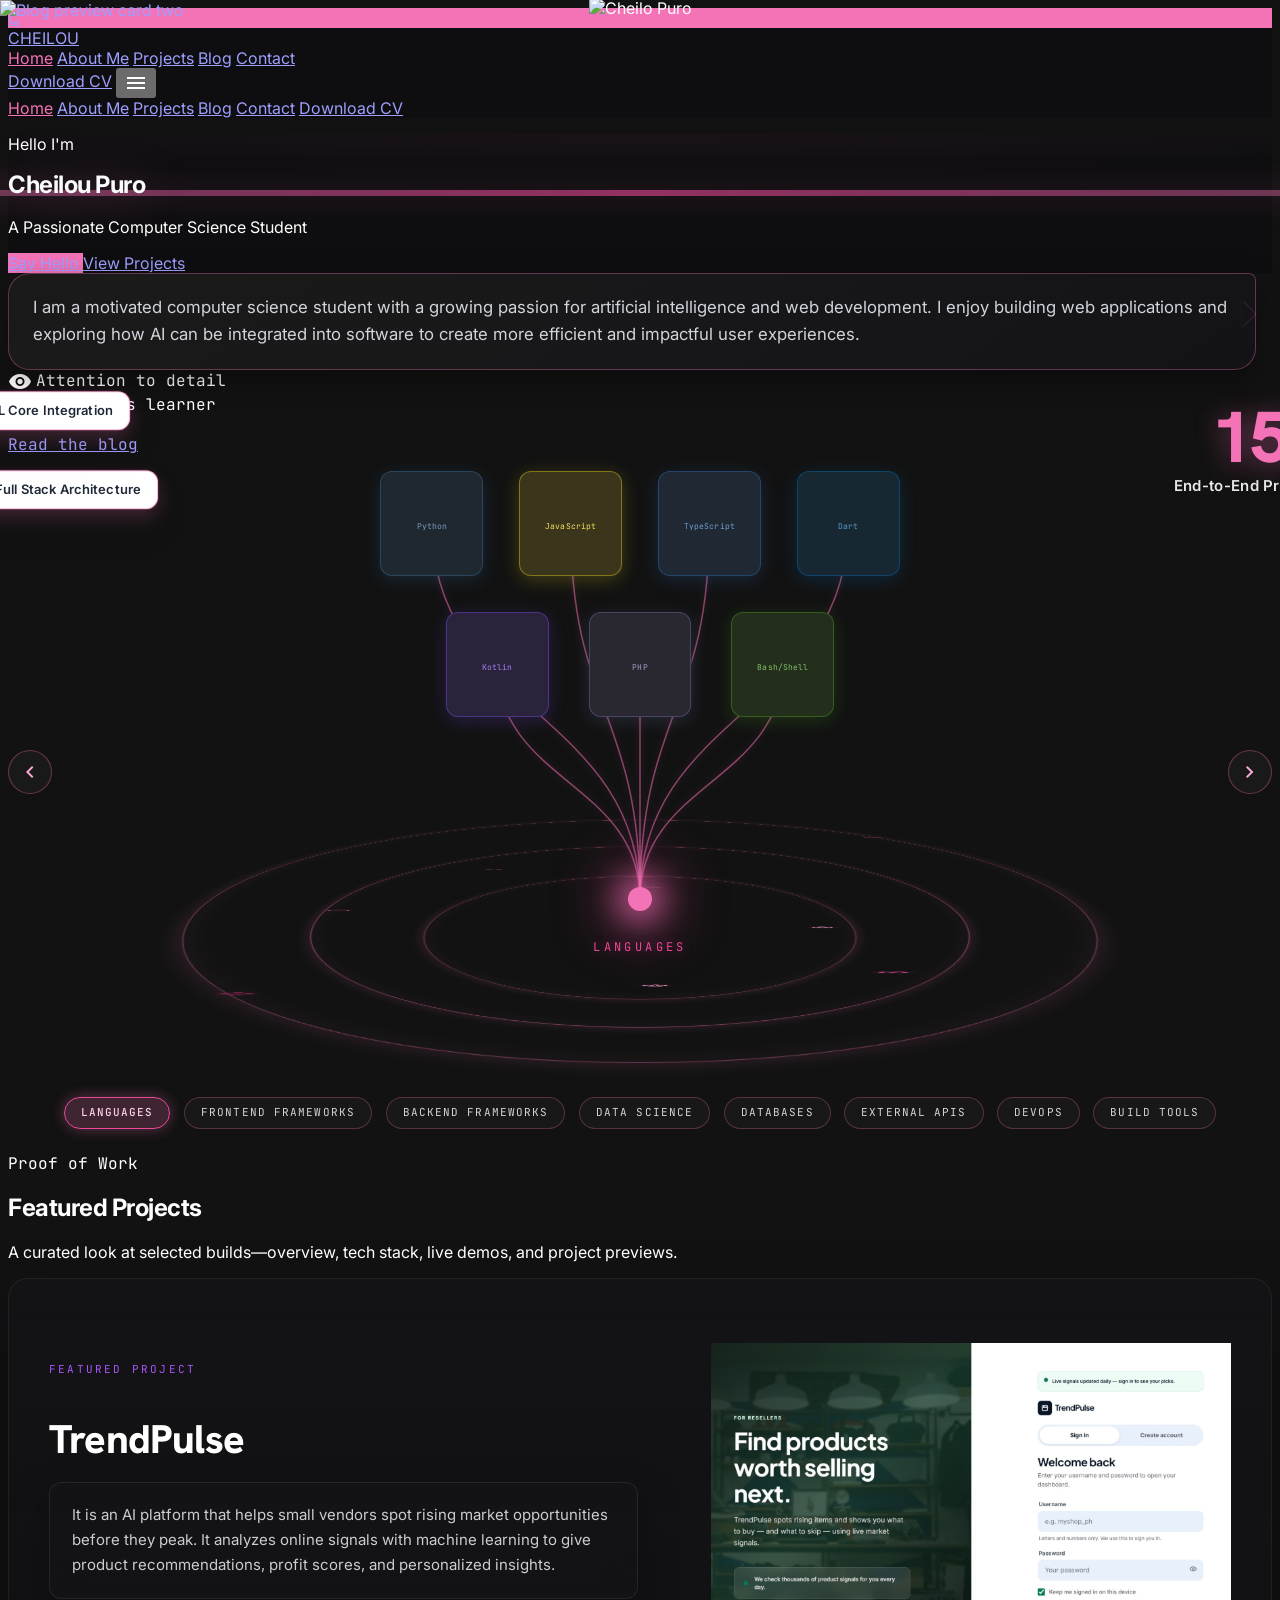
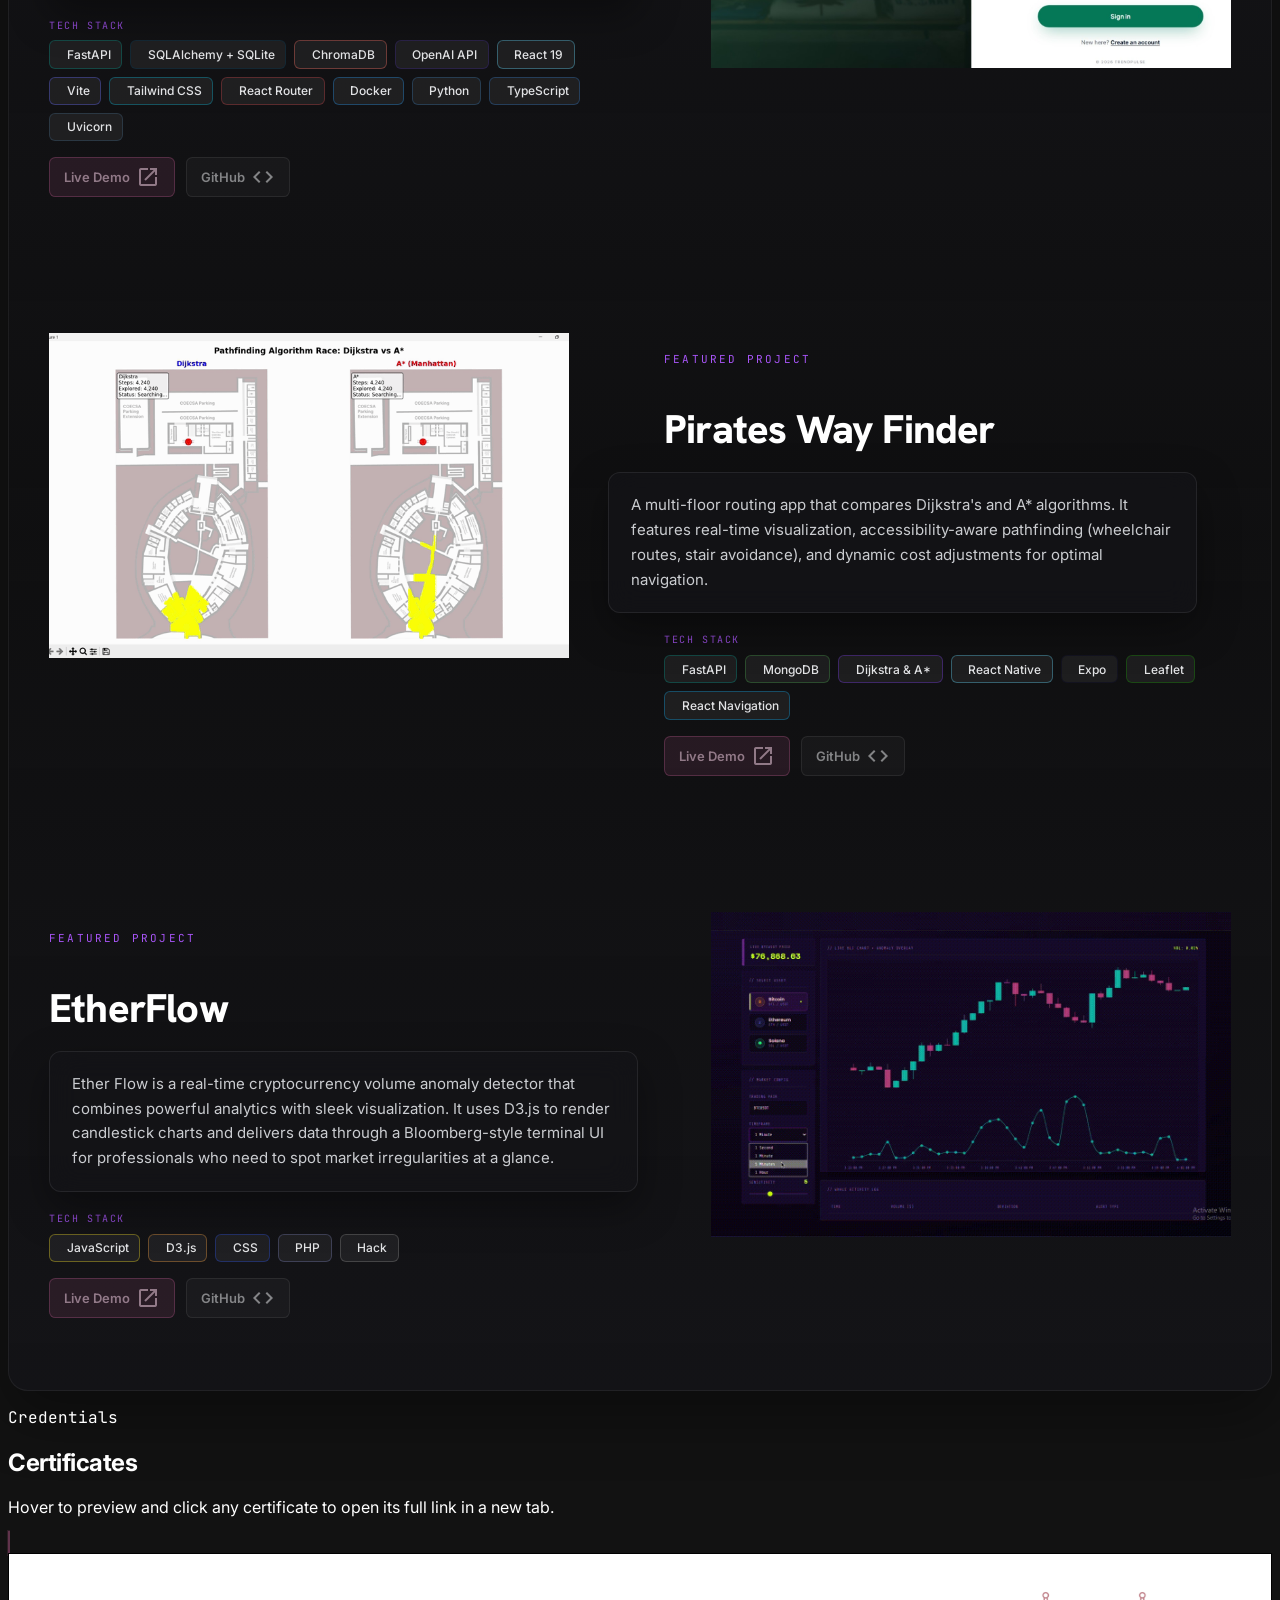
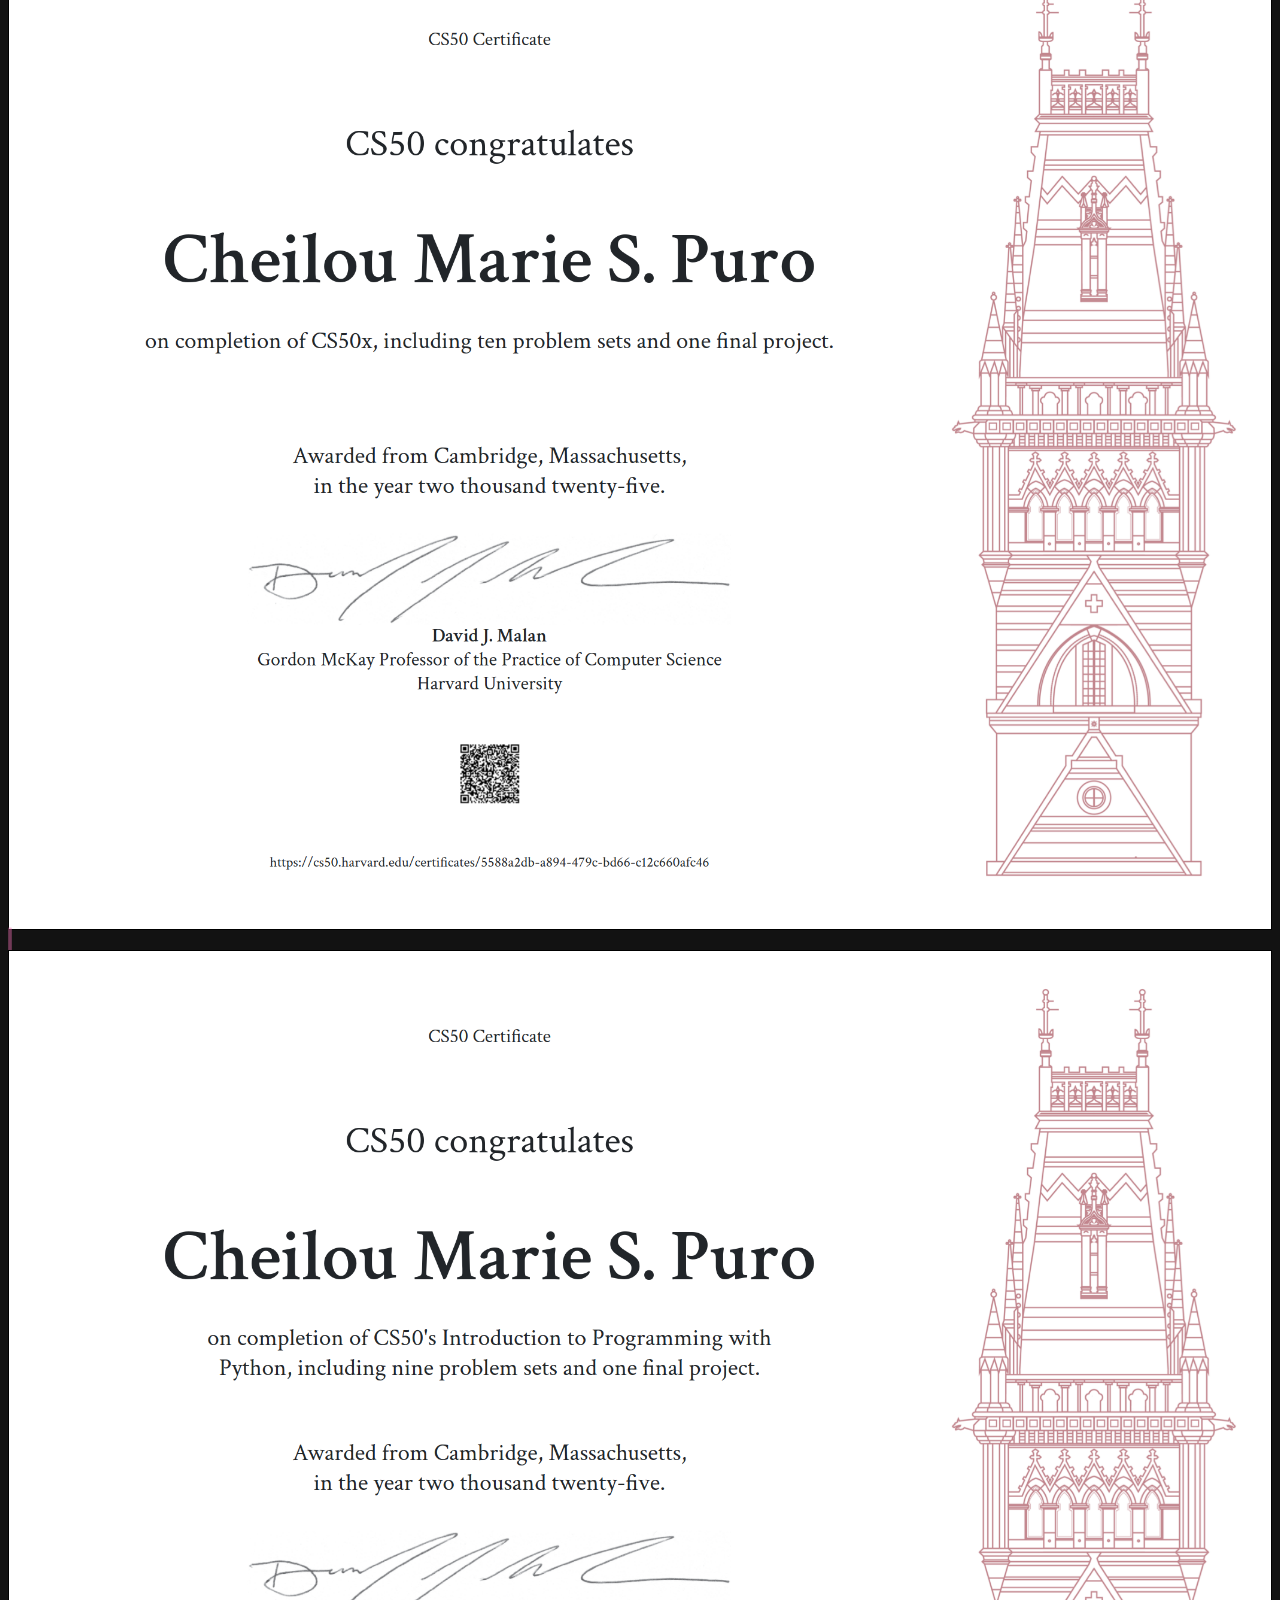
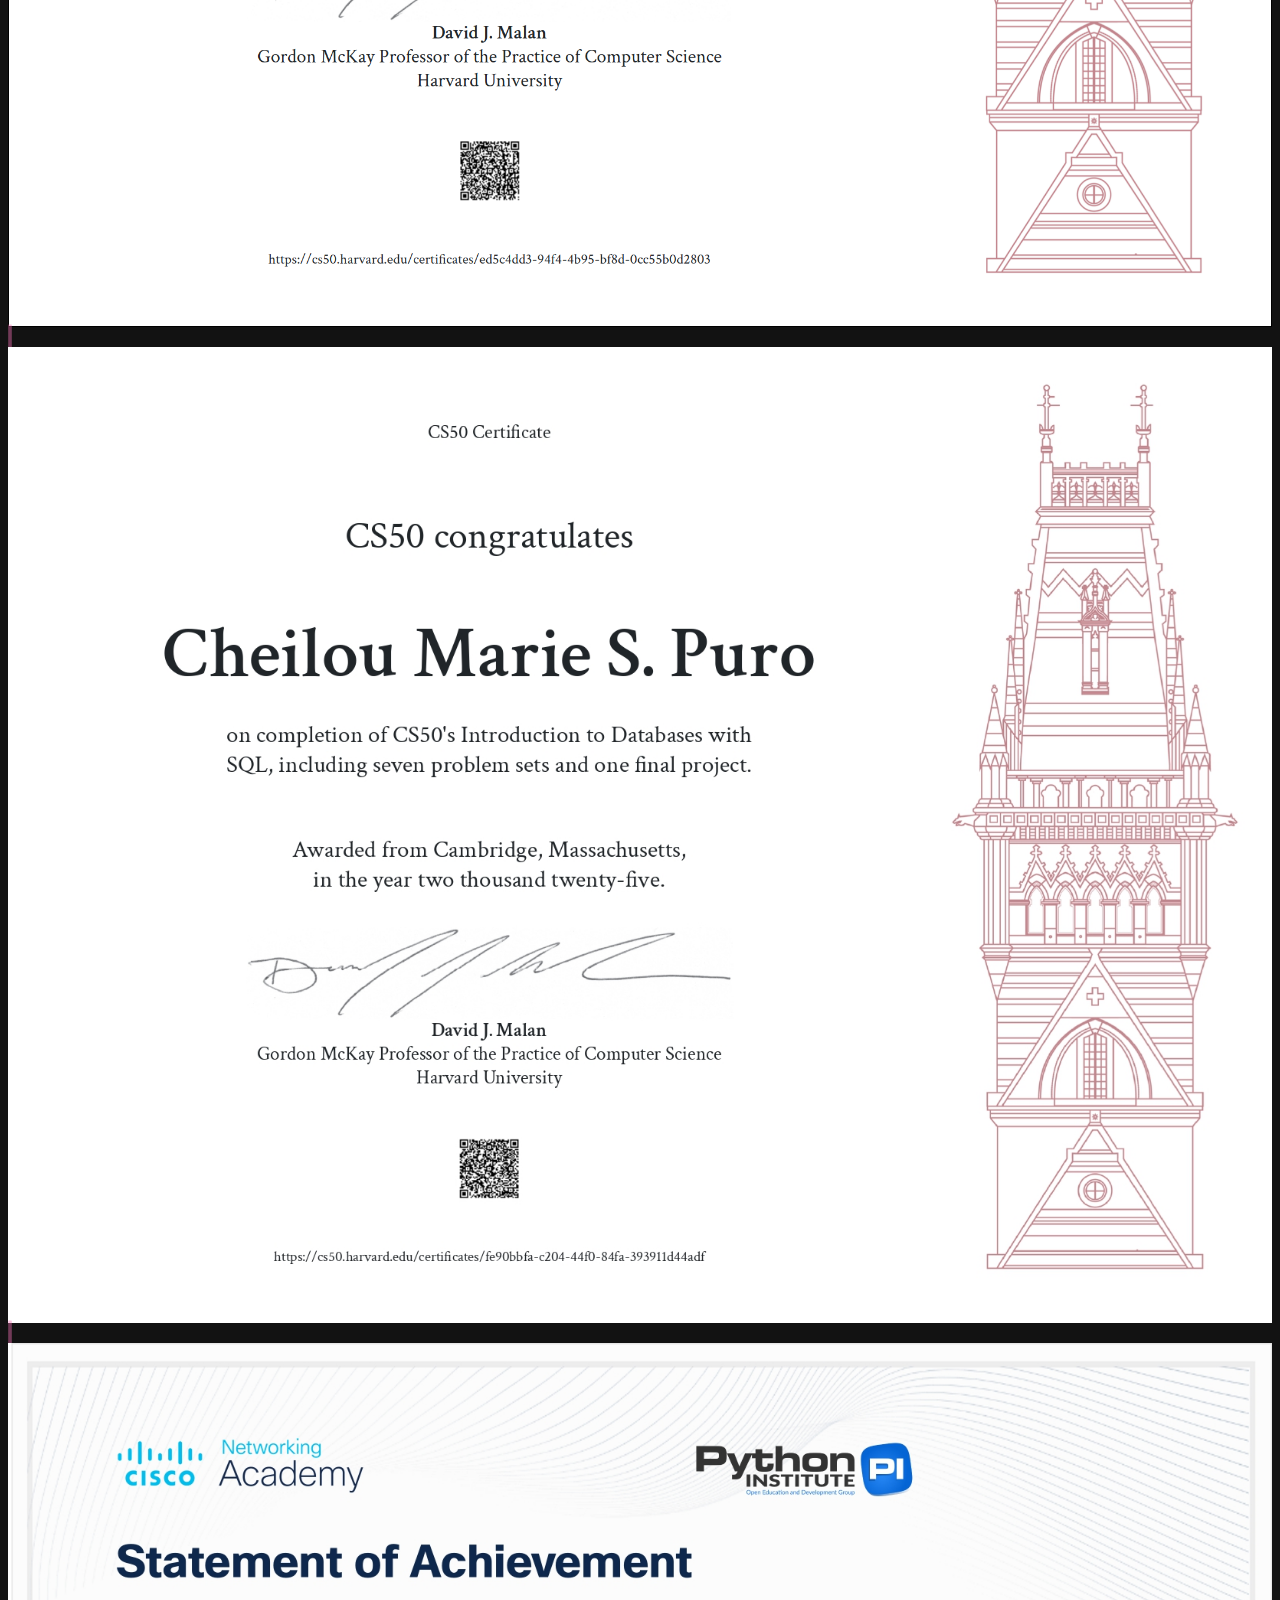
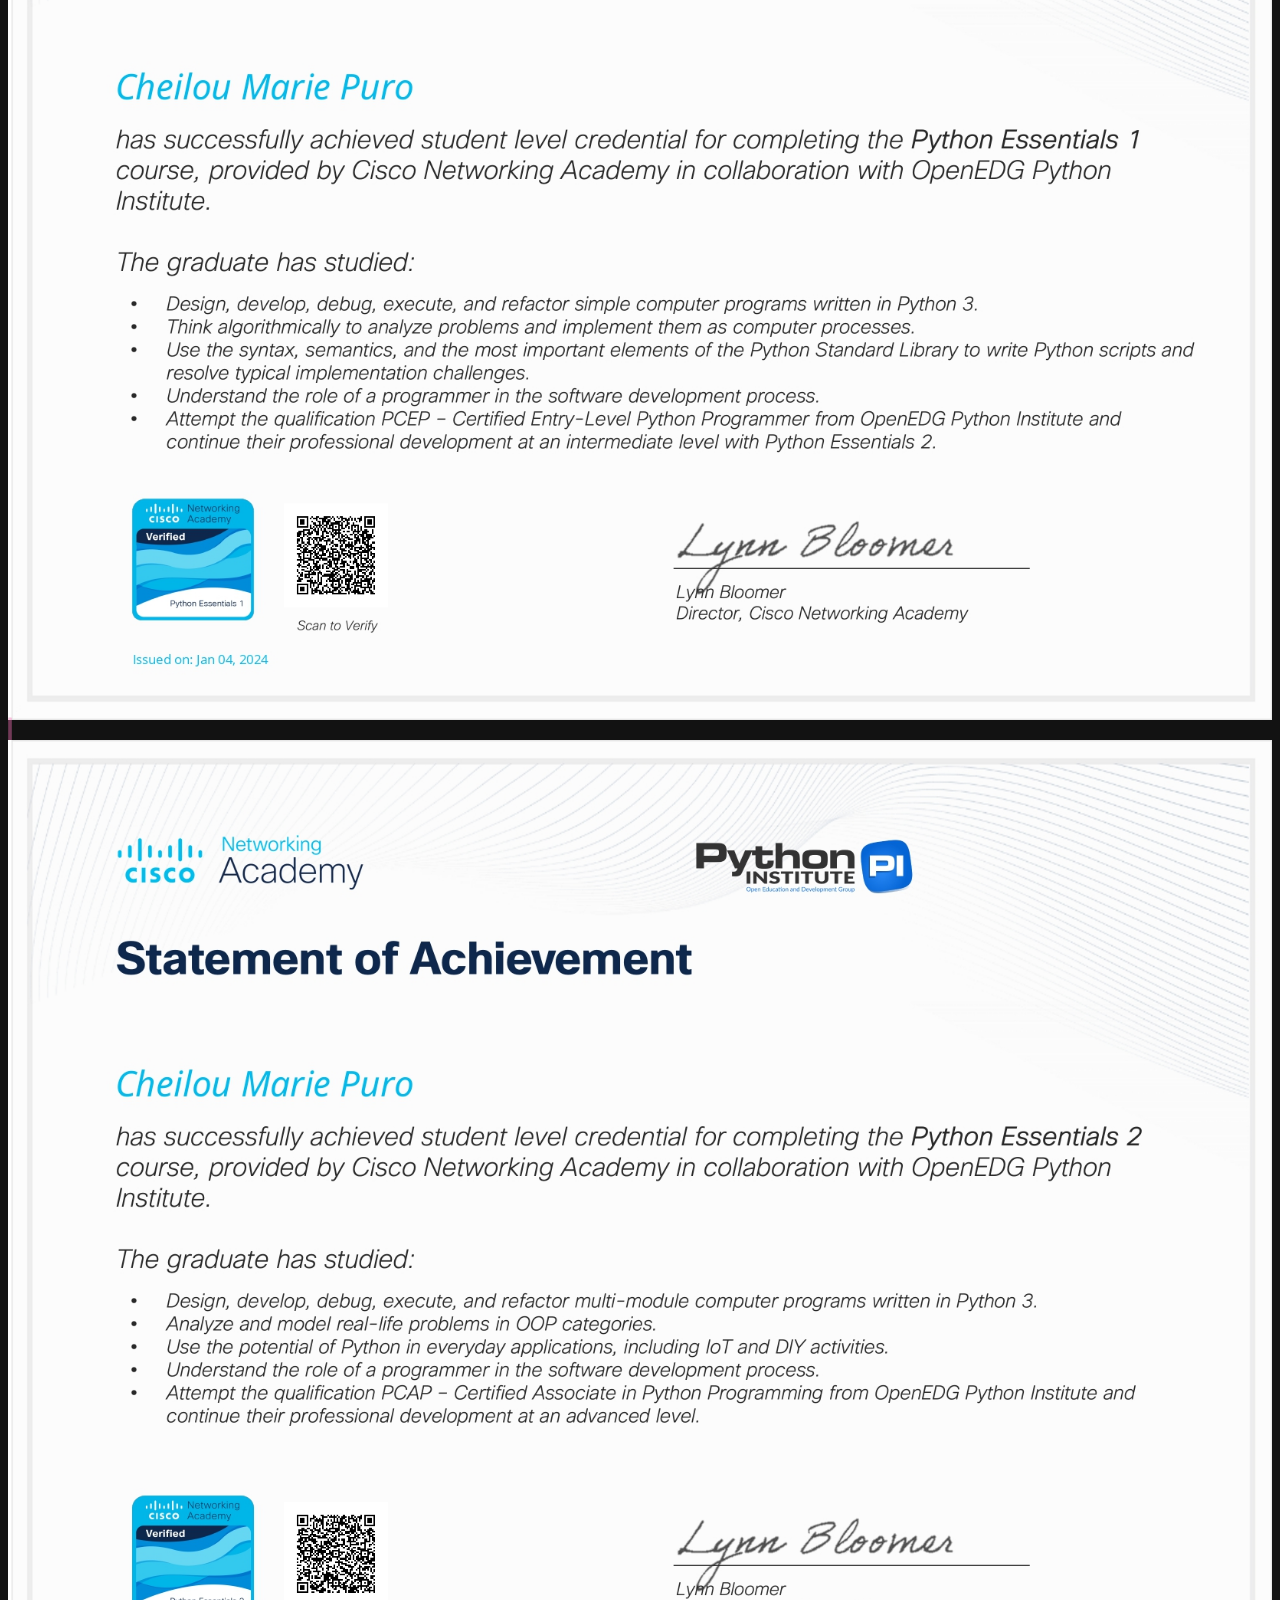
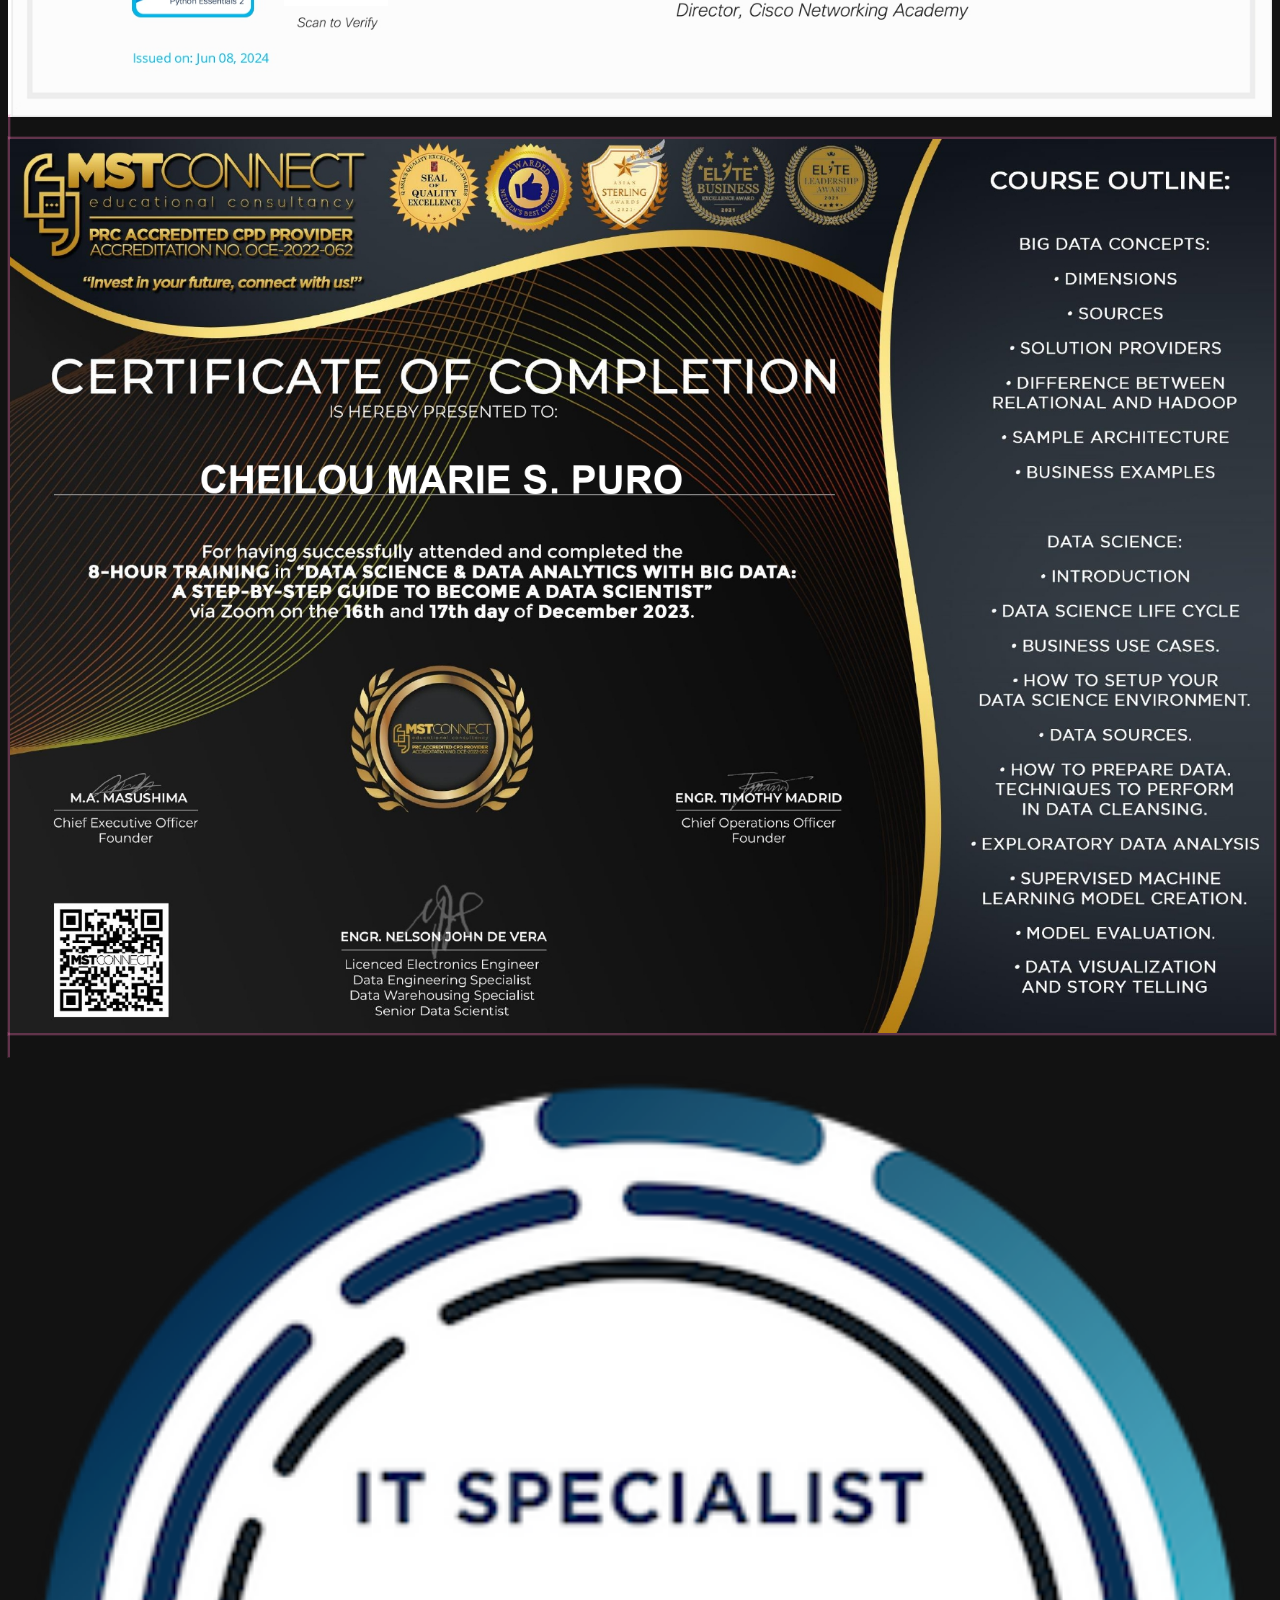
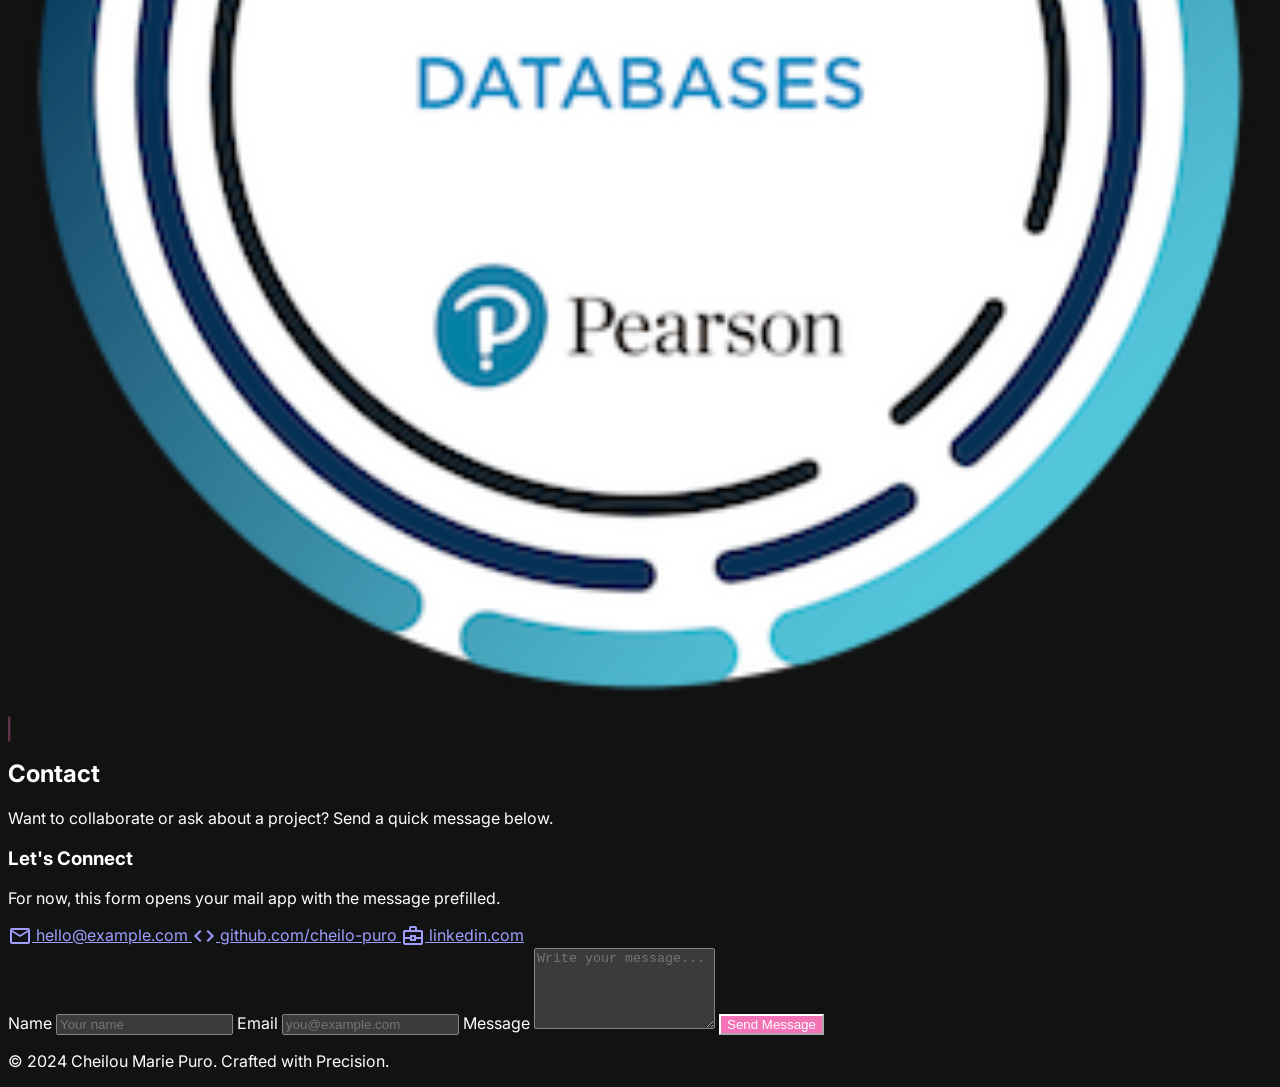
==== commit ff93c7f7: "Fix: Nav bar line" ====
--- a/index.html
+++ b/index.html
@@ -6,7 +6,6 @@
   <title>Cheilou Marie Puro | Portfolio</title>
   <link href="https://fonts.googleapis.com/css2?family=Hanken+Grotesk:wght@600;700&family=Inter:wght@300;400;500;600;700;800&family=JetBrains+Mono:wght@400;500&display=swap" rel="stylesheet"/>
   <link href="https://fonts.googleapis.com/css2?family=Material+Symbols+Outlined:wght,FILL@100..700,0..1&display=swap" rel="stylesheet"/>
-  <link href="theme.css" rel="stylesheet"/>
   <script src="theme.js"></script>
   <script src="projects-data.js"></script>
   <script src="featured-projects-data.js"></script>
@@ -14,8 +13,13 @@
   <script src="https://code.iconify.design/iconify-icon/2.1.0/iconify-icon.min.js"></script>
   <script src="tech-stack-data.js"></script>
   <script src="https://cdn.tailwindcss.com?plugins=forms,container-queries"></script>
+  <link href="theme.css" rel="stylesheet"/>
   <script src="https://code.iconify.design/iconify-icon/2.1.0/iconify-icon.min.js"></script>
   <style>
+    header.glass-nav,
+    #mobile-menu.glass-nav {
+      border-bottom-color: #f472b6;
+    }
     body { font-family: 'Inter', sans-serif; }
     .font-mono-label { font-family: 'JetBrains Mono', monospace; }
     .hero-title { letter-spacing: -0.02em; }
@@ -758,7 +762,7 @@
 </head>
 <body class="bg-background text-on-surface selection:bg-pink-500/40 selection:text-white">
 
-<header class="glass-nav fixed w-full z-50 px-6 py-4 md:px-10 lg:px-12 border-b border-outline-variant/70">
+<header class="glass-nav fixed w-full z-50 px-6 py-4 md:px-10 lg:px-12 border-b border-accent/70">
   <div class="max-w-[1120px] mx-auto grid grid-cols-[1fr_auto_1fr] items-center gap-4">
     <a href="#home" class="flex items-center space-x-2 justify-self-start">
       <div class="w-8 h-8 bg-accent rounded-md flex items-center justify-center font-bold text-white">C</div>
@@ -782,7 +786,7 @@
   </div>
 </header>
 
-<div id="mobile-menu" class="hidden fixed top-[72px] left-0 right-0 z-40 glass-nav border-b border-outline-variant/70 px-6 py-6 flex-col gap-4 md:hidden">
+<div id="mobile-menu" class="hidden fixed top-[72px] left-0 right-0 z-40 glass-nav border-b border-accent/70 px-6 py-6 flex-col gap-4 md:hidden">
   <a class="mobile-nav text-accent text-sm font-medium" href="#home">Home</a>
   <a class="mobile-nav text-on-surface-variant text-sm font-medium" href="#about">About Me</a>
   <a class="mobile-nav text-on-surface-variant text-sm font-medium" href="#projects">Projects</a>
--- a/theme.css
+++ b/theme.css
@@ -11,6 +11,7 @@
   background-color: #0e0e10;
   backdrop-filter: none;
   -webkit-backdrop-filter: none;
+  border-bottom-color: #f472b6;
 }
 
 .case-study-modal-header .text-on-surface,
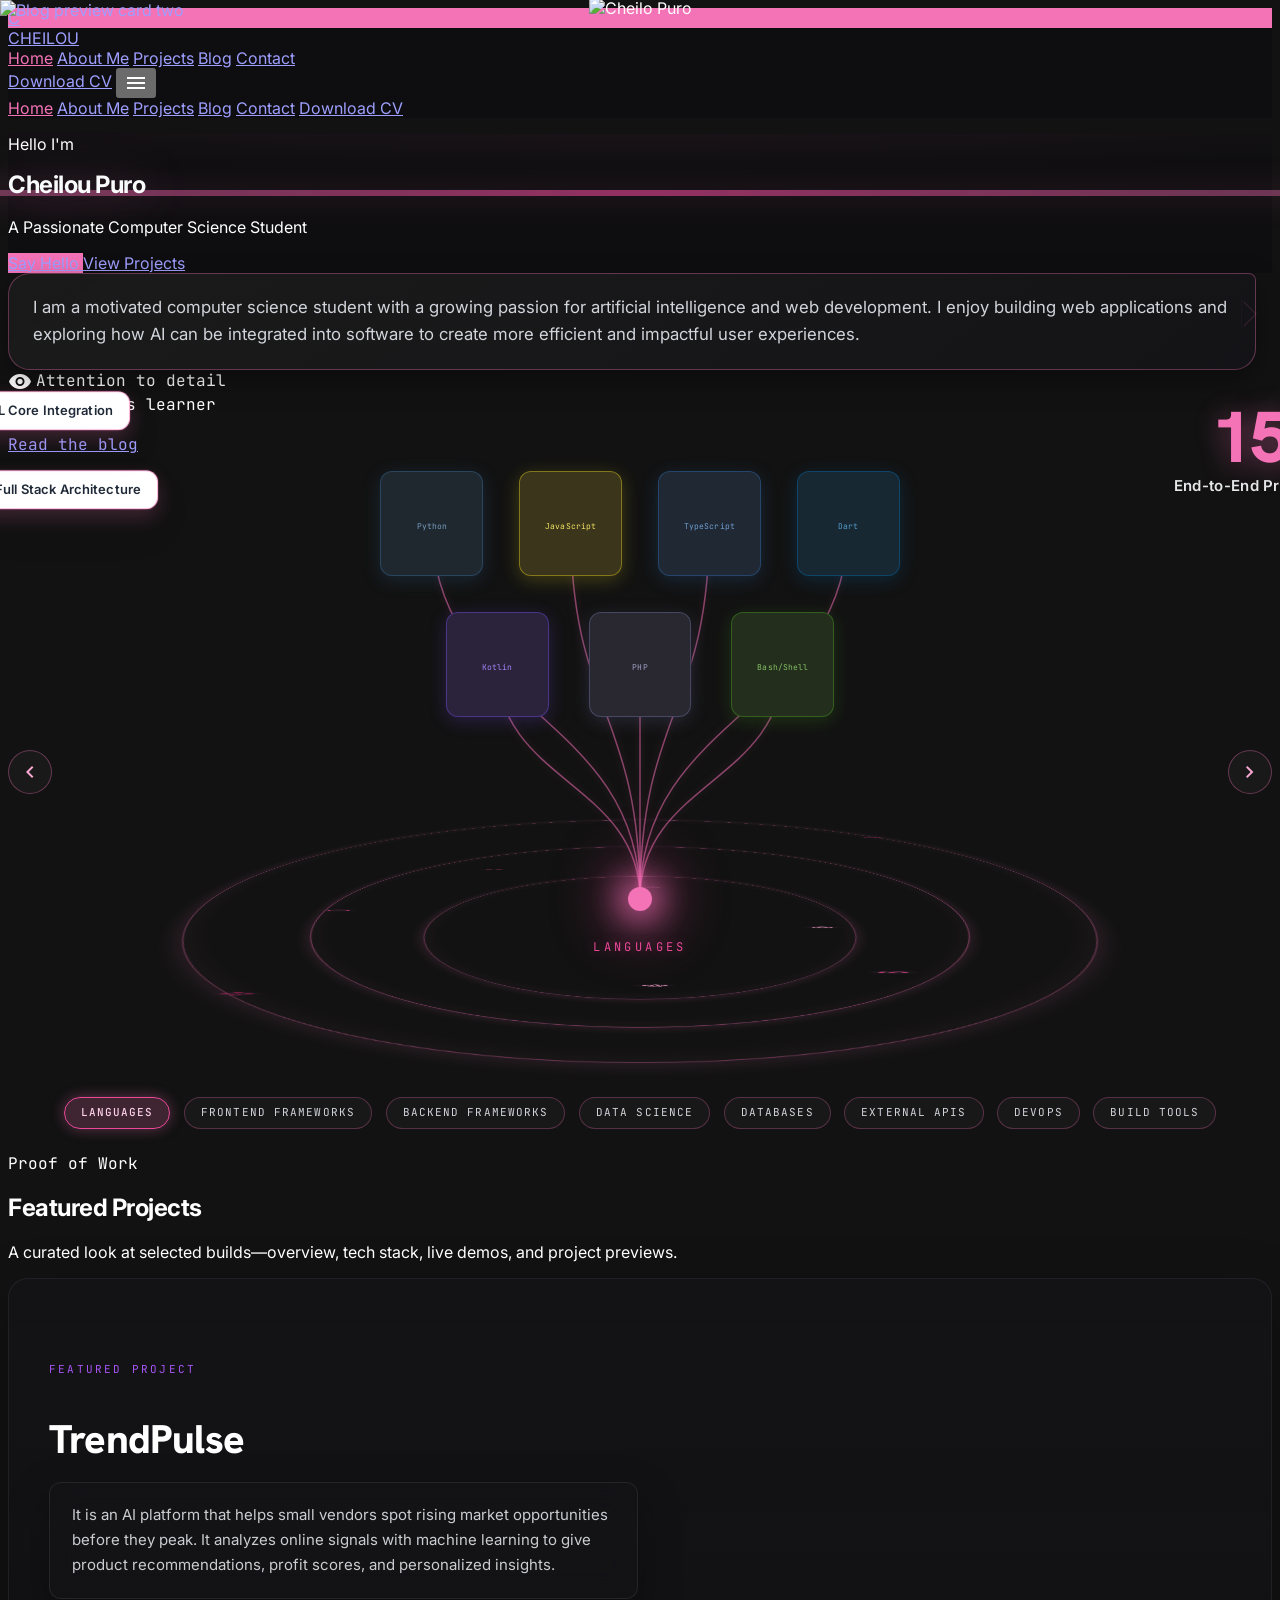
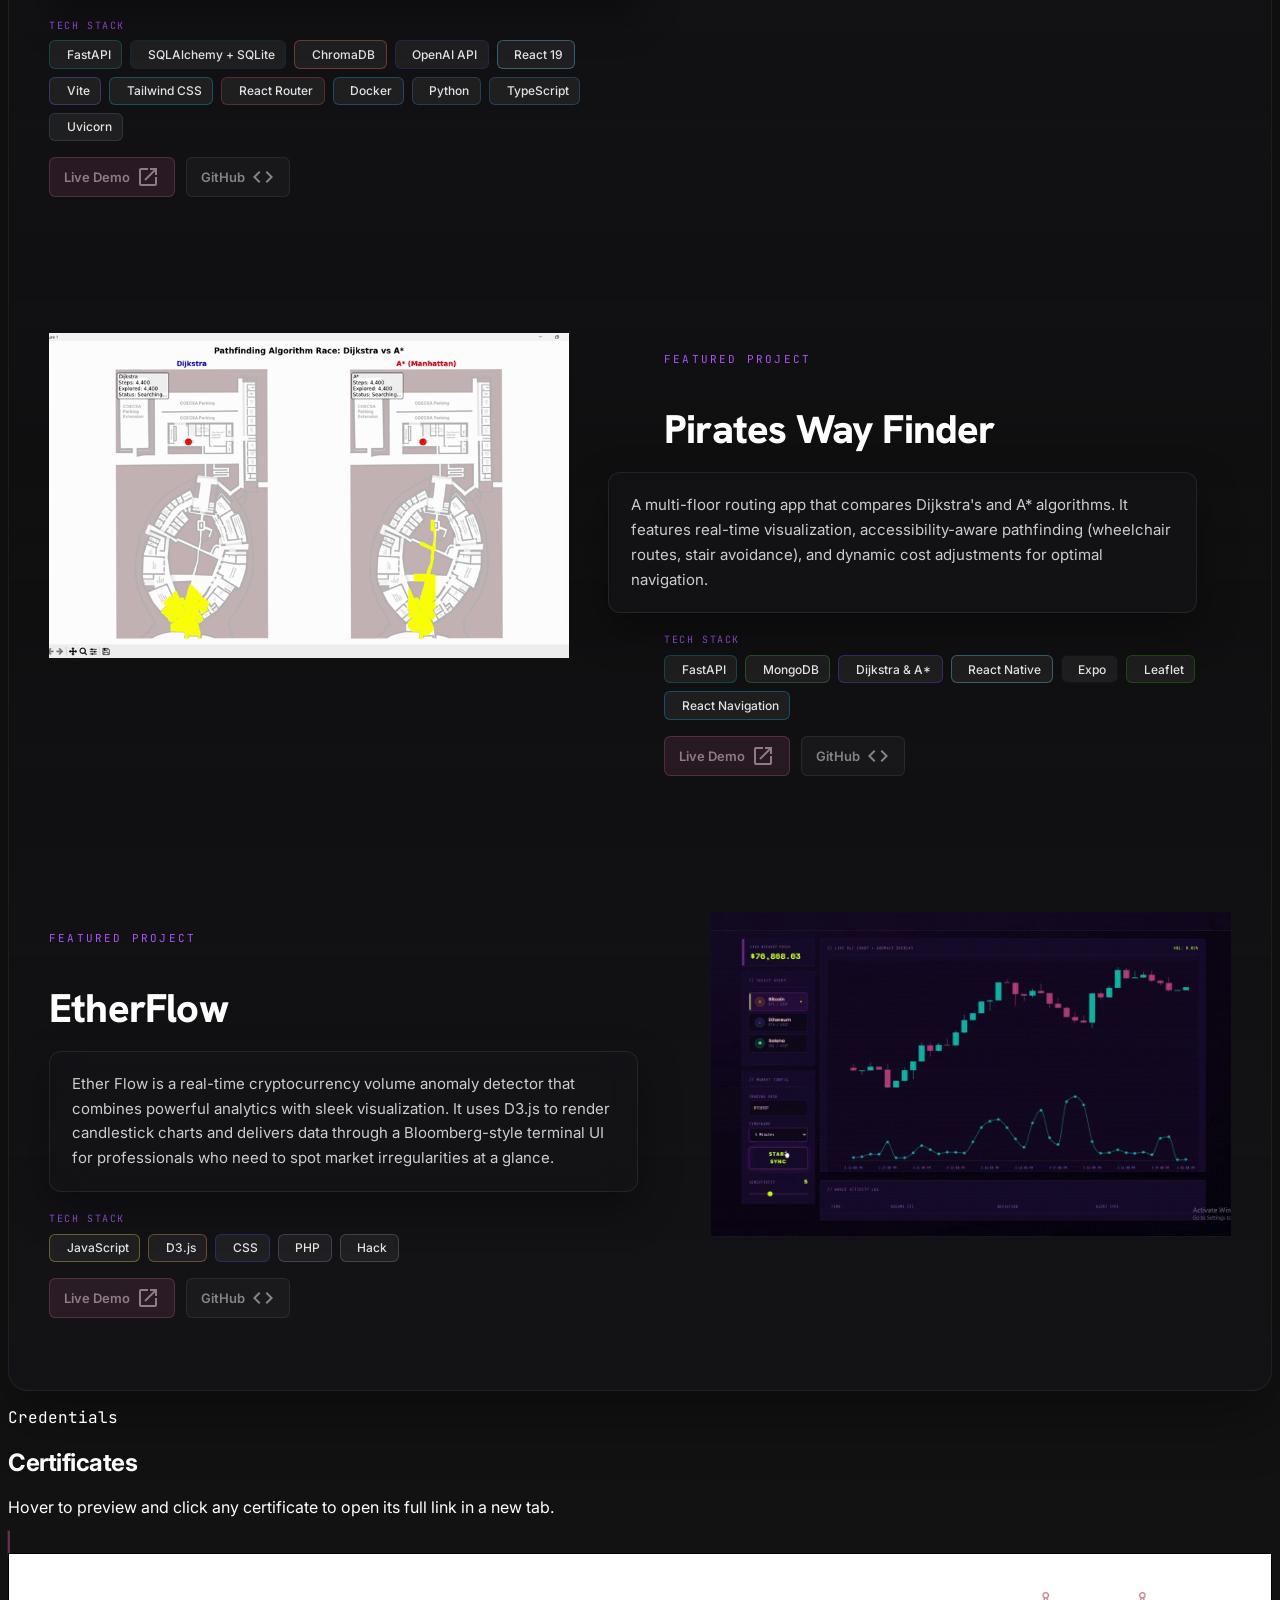
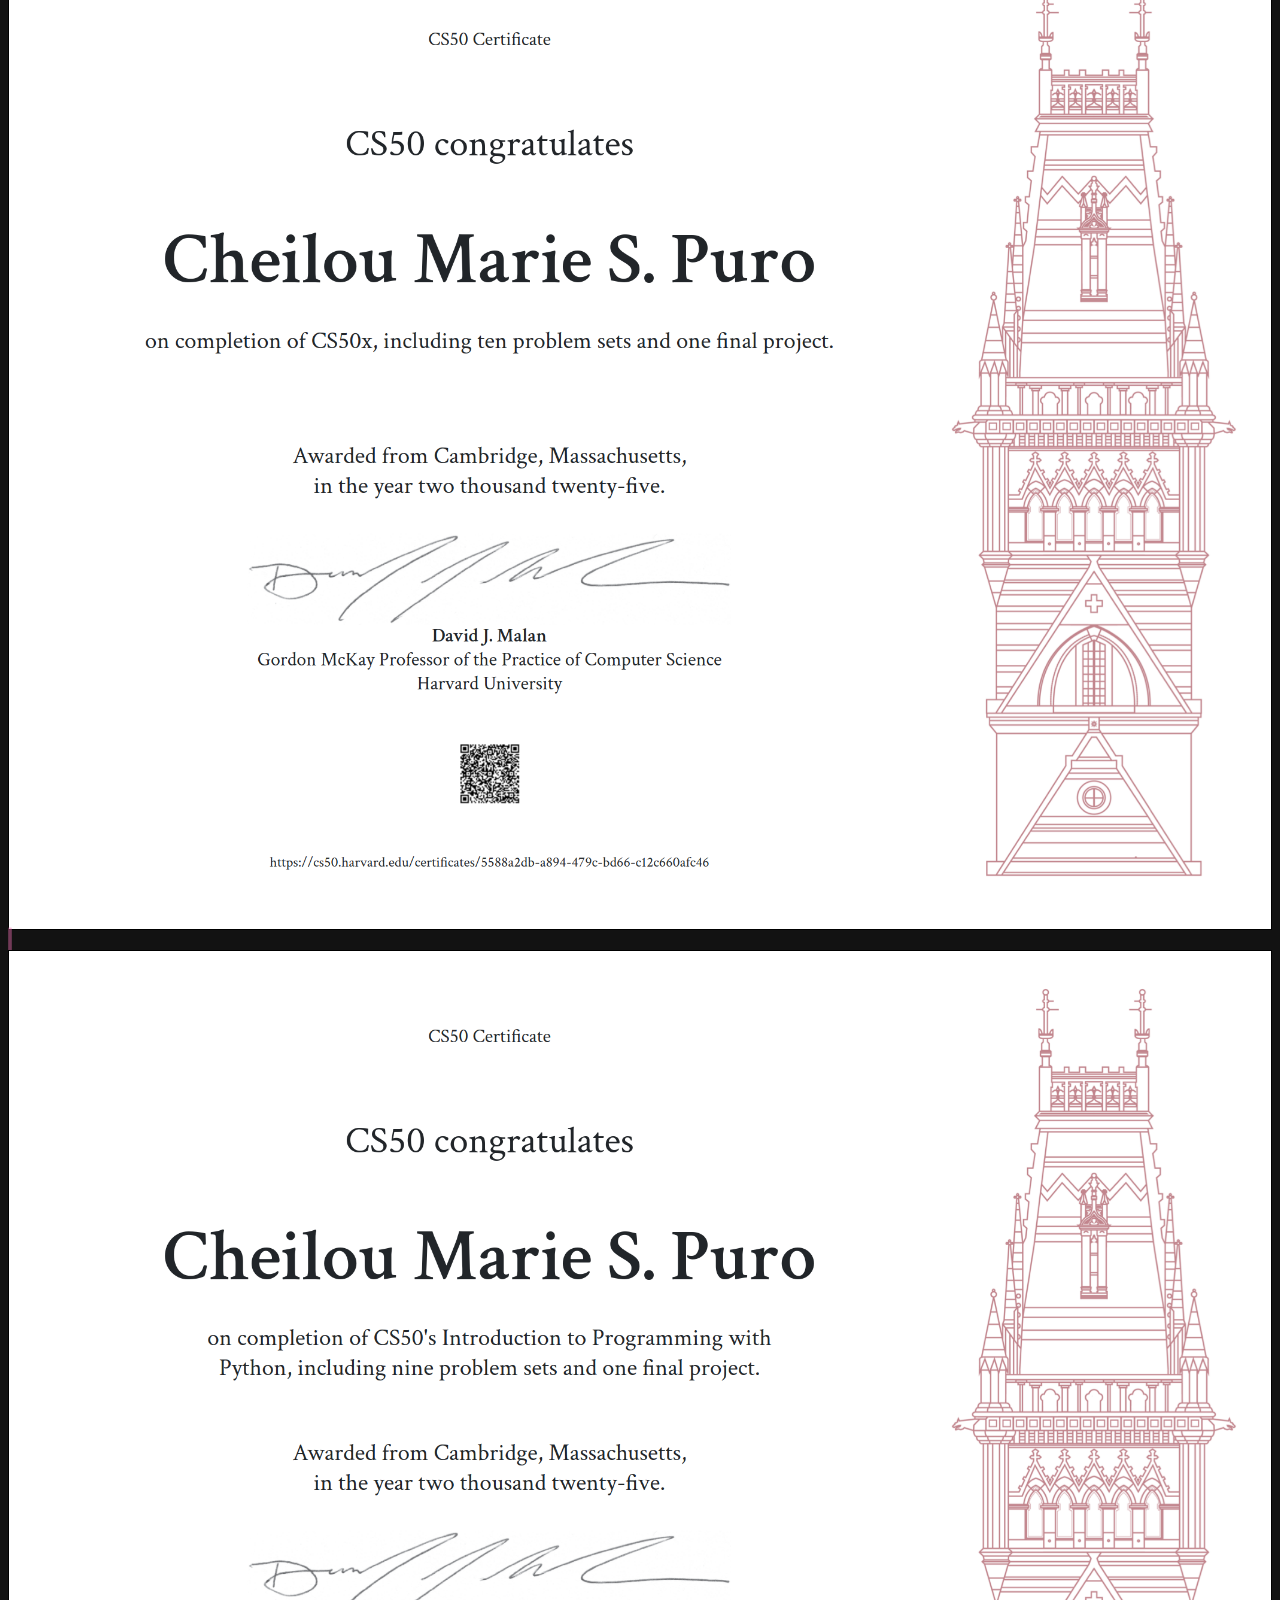
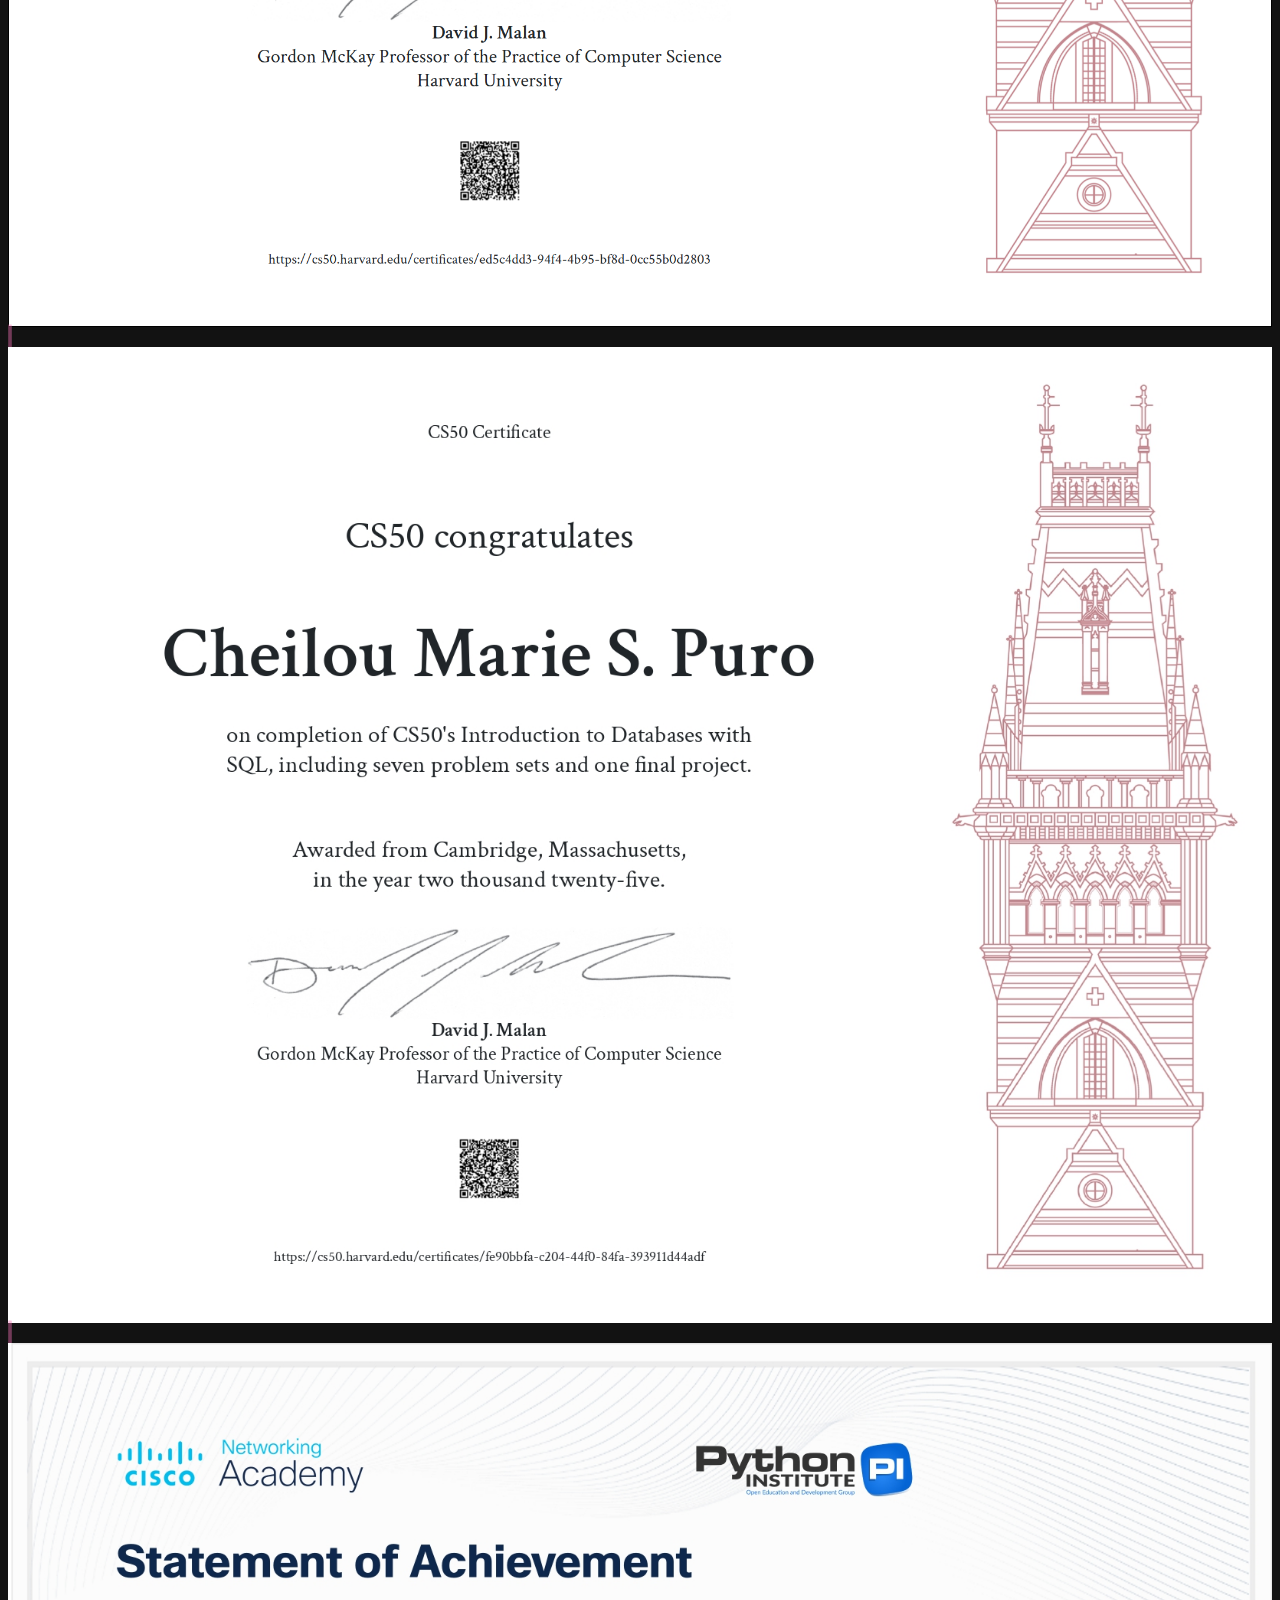
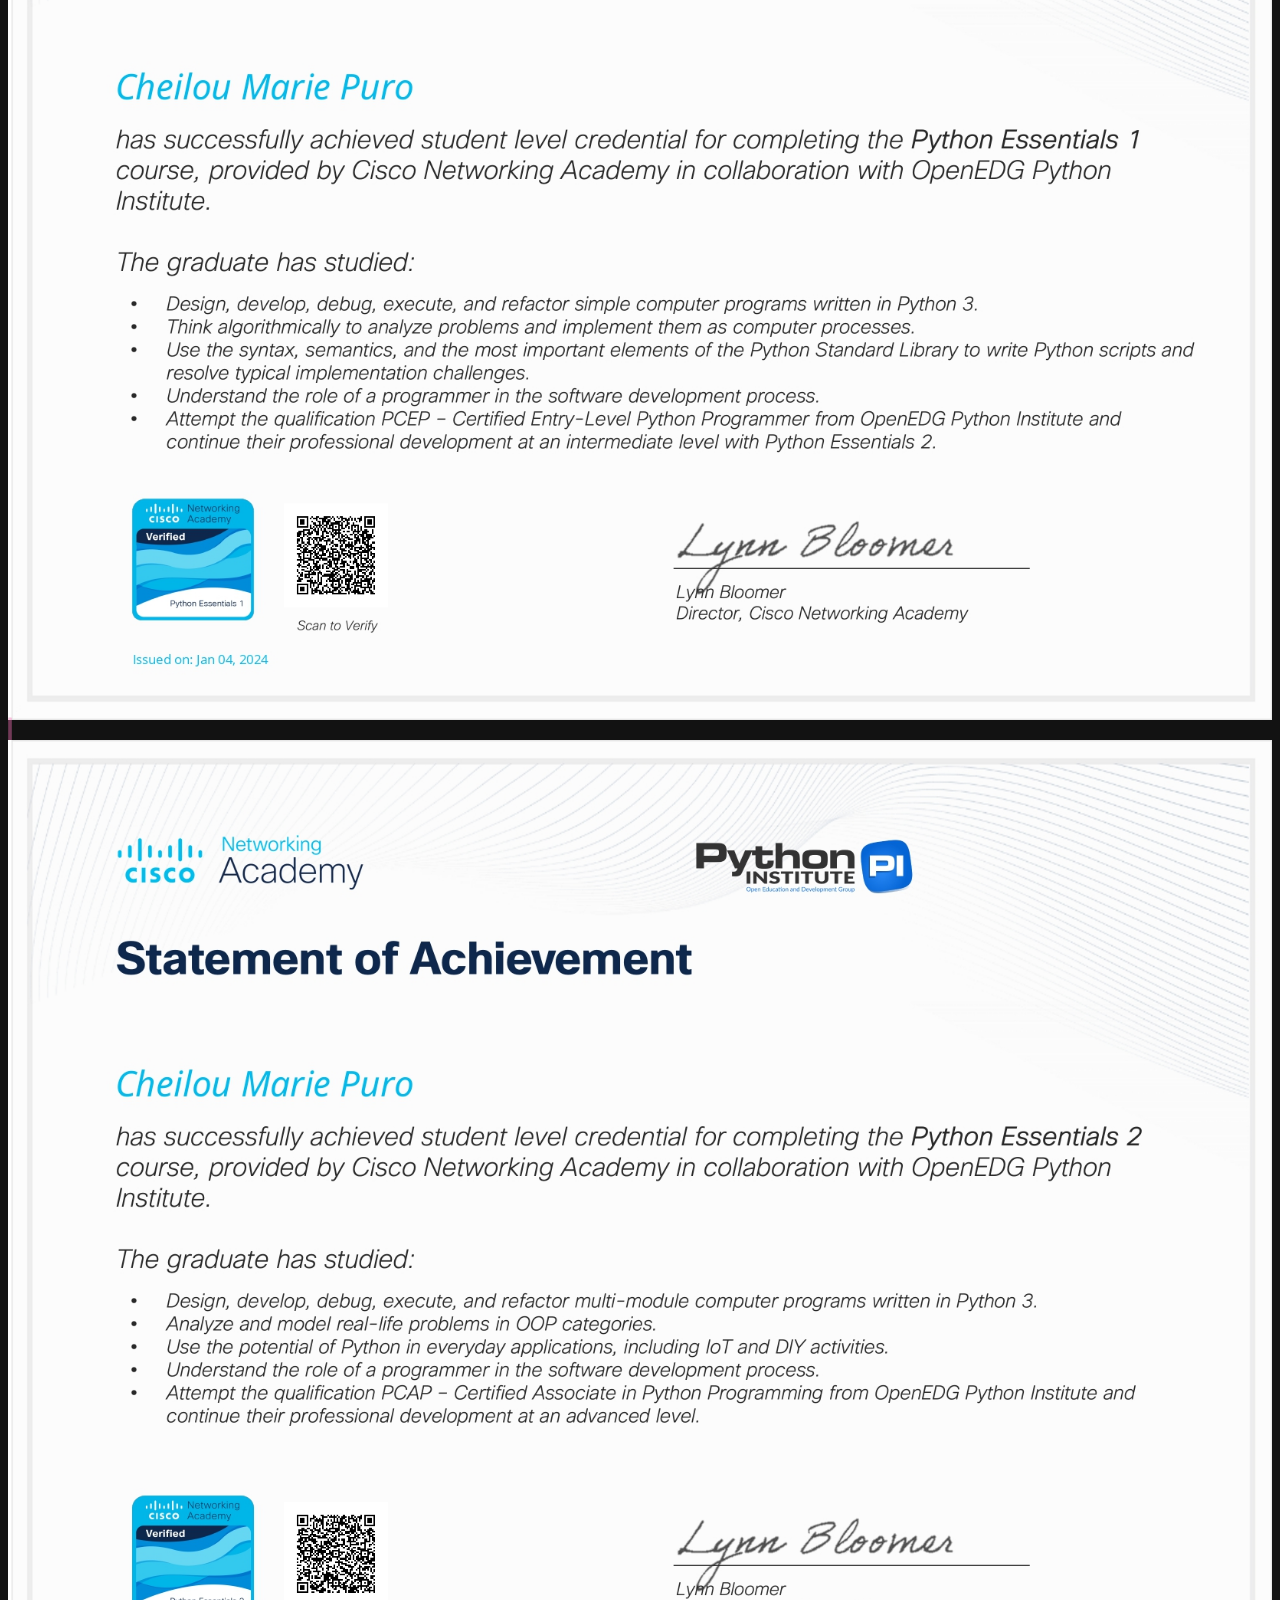
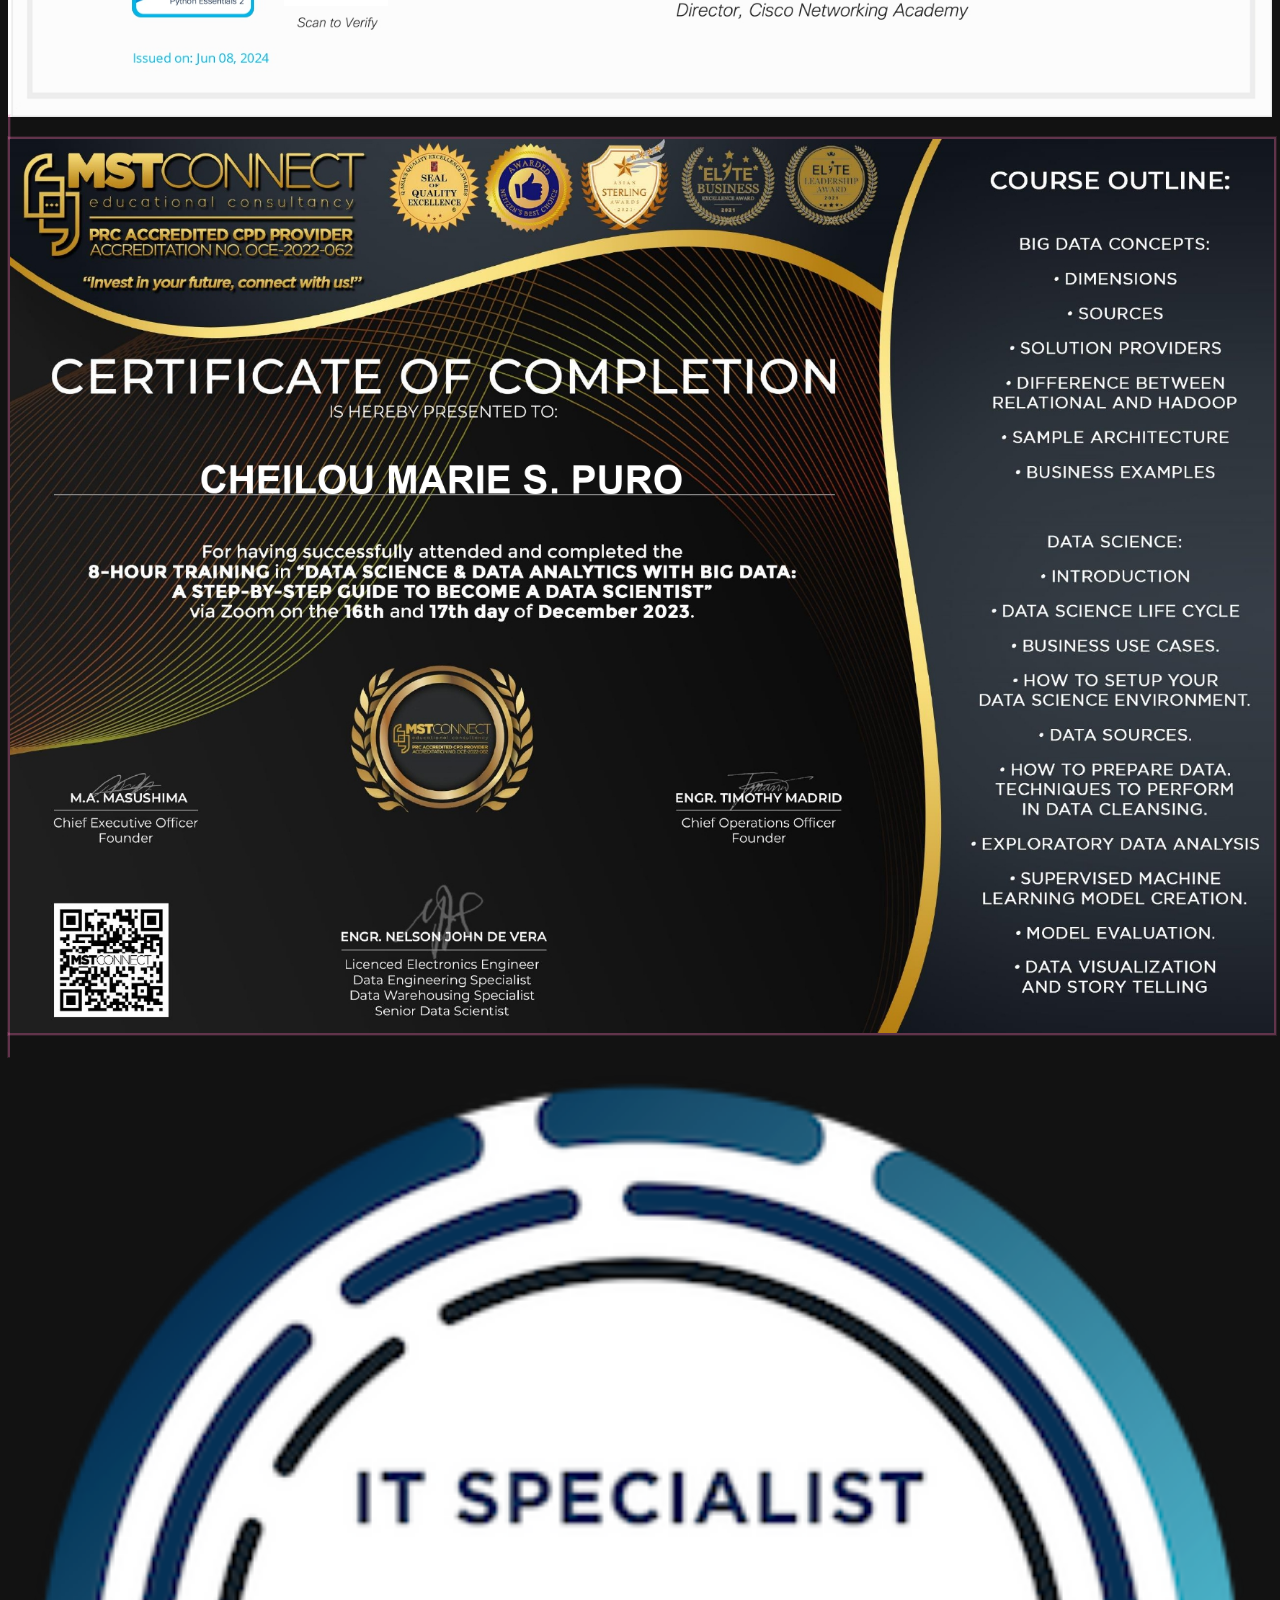
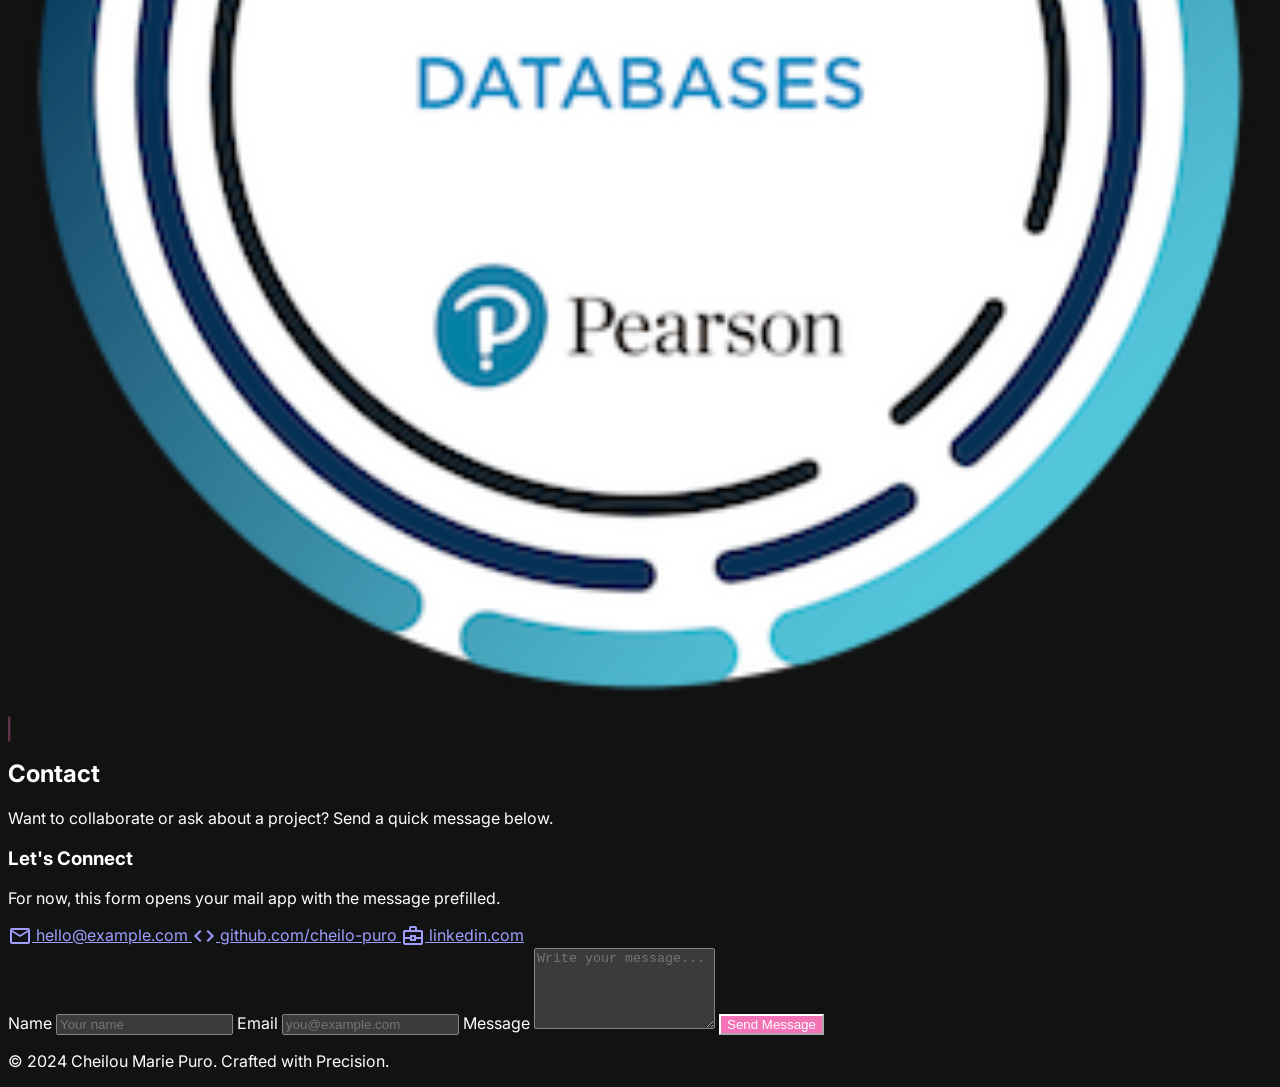
==== commit 179d1965: "Fix: Organize files" ====
--- a/index.html
+++ b/index.html
@@ -6,14 +6,13 @@
   <title>Cheilou Marie Puro | Portfolio</title>
   <link href="https://fonts.googleapis.com/css2?family=Hanken+Grotesk:wght@600;700&family=Inter:wght@300;400;500;600;700;800&family=JetBrains+Mono:wght@400;500&display=swap" rel="stylesheet"/>
   <link href="https://fonts.googleapis.com/css2?family=Material+Symbols+Outlined:wght,FILL@100..700,0..1&display=swap" rel="stylesheet"/>
-  <script src="theme.js"></script>
-  <script src="projects-data.js"></script>
-  <script src="featured-projects-data.js"></script>
-  <script src="projects-ui.js"></script>
-  <script src="https://code.iconify.design/iconify-icon/2.1.0/iconify-icon.min.js"></script>
-  <script src="tech-stack-data.js"></script>
+  <script src="js/theme.js"></script>
+  <script src="js/projects-data.js"></script>
+  <script src="js/featured-projects-data.js"></script>
+  <script src="js/projects-ui.js"></script>
+  <script src="js/tech-stack-data.js"></script>
   <script src="https://cdn.tailwindcss.com?plugins=forms,container-queries"></script>
-  <link href="theme.css" rel="stylesheet"/>
+  <link href="css/theme.css" rel="stylesheet"/>
   <script src="https://code.iconify.design/iconify-icon/2.1.0/iconify-icon.min.js"></script>
   <style>
     header.glass-nav,
--- a/css/theme.css
+++ b/css/theme.css
@@ -0,0 +1,1318 @@
+html {
+  color-scheme: dark;
+}
+
+.material-symbols-outlined {
+  font-variation-settings: 'FILL' 0, 'wght' 400, 'GRAD' 0, 'opsz' 24;
+  vertical-align: middle;
+}
+
+.glass-nav {
+  background-color: #0e0e10;
+  backdrop-filter: none;
+  -webkit-backdrop-filter: none;
+  border-bottom-color: #f472b6;
+}
+
+.case-study-modal-header .text-on-surface,
+.case-study-modal-header h2 {
+  color: #e5e2e1;
+}
+
+.hero-pattern {
+  background-color: #0e0e10;
+  background-image: radial-gradient(ellipse 80% 50% at 50% -20%, rgba(244, 114, 182, 0.08), transparent);
+}
+
+.elevated-card {
+  box-shadow: 0 8px 28px rgba(236, 72, 153, 0.12);
+}
+
+.tech-card {
+  box-shadow: 0 8px 22px rgba(17, 24, 39, 0.08);
+}
+
+.tech-card:hover {
+  box-shadow: 0 10px 30px rgba(244, 114, 182, 0.15);
+}
+
+.tech-card:hover .tech-icon {
+  transform: translateY(-4px);
+  color: #f472b6;
+}
+
+.tech-card.bg-primary-container:hover .tech-icon {
+  color: #ffffff;
+}
+
+.stack-filter.active {
+  background-color: #f472b6;
+  color: #ffffff;
+  border-color: #f472b6;
+}
+
+.stack-panel {
+  animation: stackFade 0.35s ease both;
+}
+
+@keyframes stackFade {
+  from { opacity: 0; transform: translateY(8px); }
+  to { opacity: 1; transform: translateY(0); }
+}
+
+.skill-chip {
+  font-family: 'JetBrains Mono', monospace;
+  background: rgba(28, 27, 27, 0.9);
+  border: 1px solid rgba(255, 255, 255, 0.1);
+  color: #e5e2e1;
+}
+
+.skill-chip:hover {
+  background: rgba(244, 114, 182, 0.12);
+  color: #f9a8d4;
+}
+
+.project-card {
+  display: flex;
+  flex-direction: column;
+  background: #1c1b1b;
+  border: 1px solid rgba(255, 255, 255, 0.08);
+  border-radius: 12px;
+  overflow: hidden;
+  box-shadow: 0 8px 24px rgba(0, 0, 0, 0.35);
+  transition: transform 0.25s ease, box-shadow 0.25s ease, border-color 0.25s ease;
+}
+
+.project-card-media {
+  width: 100%;
+  flex-shrink: 0;
+}
+
+.project-card-content {
+  flex: 1;
+  min-width: 0;
+}
+
+.projects-page-grid .project-card {
+  flex-direction: row;
+  align-items: stretch;
+}
+
+.projects-page-grid .project-card:nth-child(even) {
+  flex-direction: row-reverse;
+}
+
+.projects-page-grid .project-card-media {
+  width: min(40%, 340px);
+  max-width: 340px;
+  border-right: 1px solid rgba(255, 255, 255, 0.08);
+}
+
+.projects-page-grid .project-card:nth-child(even) .project-card-media {
+  border-right: none;
+  border-left: 1px solid rgba(255, 255, 255, 0.08);
+}
+
+.projects-page-grid .project-thumb,
+.projects-page-grid .project-thumb-slider,
+.projects-page-grid .project-thumb--empty {
+  width: 100%;
+  height: 100%;
+  min-height: 220px;
+  aspect-ratio: auto;
+}
+
+.projects-page-grid .project-thumb-slider {
+  min-height: 220px;
+}
+
+@media (max-width: 767px) {
+  .projects-page-grid .project-card,
+  .projects-page-grid .project-card:nth-child(even) {
+    flex-direction: column;
+  }
+
+  .projects-page-grid .project-card-media,
+  .projects-page-grid .project-card:nth-child(even) .project-card-media {
+    width: 100%;
+    max-width: none;
+    border-right: none;
+    border-left: none;
+    border-bottom: 1px solid rgba(255, 255, 255, 0.08);
+  }
+
+  .projects-page-grid .project-thumb,
+  .projects-page-grid .project-thumb-slider,
+  .projects-page-grid .project-thumb--empty {
+    min-height: auto;
+    aspect-ratio: 16 / 9;
+  }
+}
+
+.project-card:hover {
+  transform: translateY(-4px);
+  border-color: rgba(244, 114, 182, 0.5);
+  box-shadow: 0 12px 30px rgba(236, 72, 153, 0.15);
+}
+
+.project-card--interactive {
+  cursor: pointer;
+}
+
+.project-card--interactive:focus-visible {
+  outline: 2px solid #f472b6;
+  outline-offset: 3px;
+}
+
+.project-card-hint {
+  opacity: 0;
+  transition: opacity 0.2s ease;
+}
+
+.project-card--interactive:hover .project-card-hint,
+.project-card--interactive:focus-visible .project-card-hint {
+  opacity: 1;
+}
+
+.project-thumb {
+  width: 100%;
+  aspect-ratio: 16 / 9;
+  object-fit: cover;
+}
+
+.project-thumb--empty {
+  background: #2a2a2a;
+}
+
+.project-thumb-slider {
+  position: relative;
+  width: 100%;
+  aspect-ratio: 16 / 9;
+  overflow: hidden;
+  background: #111827;
+}
+
+.project-thumb-img {
+  position: absolute;
+  inset: 0;
+  width: 100%;
+  height: 100%;
+  object-fit: contain;
+  object-position: center;
+  background: #1f2937;
+  opacity: 0;
+  transition: opacity 0.65s ease-in-out;
+}
+
+.project-thumb-img.is-active {
+  opacity: 1;
+}
+
+.project-tag {
+  font-family: 'JetBrains Mono', monospace;
+  font-size: 11px;
+  letter-spacing: 0.04em;
+  text-transform: uppercase;
+  color: #fbcfe8;
+  background: rgba(244, 114, 182, 0.12);
+  border: 1px solid rgba(244, 114, 182, 0.35);
+  border-radius: 9999px;
+  padding: 4px 10px;
+}
+
+.project-link-btn {
+  display: inline-flex;
+  align-items: center;
+  gap: 0.375rem;
+  font-size: 0.875rem;
+  font-weight: 600;
+  color: #f9a8d4;
+  transition: color 0.2s ease;
+}
+
+.project-link-btn:hover:not(.is-disabled) {
+  color: #f472b6;
+  text-decoration: underline;
+}
+
+.project-link-btn.is-disabled {
+  color: #9ca3af;
+  cursor: not-allowed;
+}
+
+.case-study-modal {
+  position: fixed;
+  inset: 0;
+  z-index: 200;
+  display: flex;
+  align-items: center;
+  justify-content: center;
+  padding: 1rem;
+  opacity: 0;
+  visibility: hidden;
+  pointer-events: none;
+  transition: opacity 0.3s ease, visibility 0.3s ease;
+}
+
+.case-study-modal.is-open {
+  opacity: 1;
+  visibility: visible;
+  pointer-events: auto;
+}
+
+.case-study-modal-backdrop {
+  position: absolute;
+  inset: 0;
+  background: rgba(0, 0, 0, 0.72);
+  backdrop-filter: blur(6px);
+}
+
+.case-study-modal-panel {
+  position: relative;
+  width: min(100%, 52rem);
+  max-height: min(90vh, 900px);
+  background: #1c1b1b;
+  border: 1px solid rgba(244, 114, 182, 0.35);
+  border-radius: 16px;
+  box-shadow: 0 24px 60px rgba(0, 0, 0, 0.55);
+  overflow: hidden;
+  display: flex;
+  flex-direction: column;
+}
+
+.case-study-modal-close {
+  position: absolute;
+  top: 0.75rem;
+  right: 0.75rem;
+  z-index: 2;
+  width: 2.25rem;
+  height: 2.25rem;
+  border-radius: 9999px;
+  display: flex;
+  align-items: center;
+  justify-content: center;
+  color: #d1d5db;
+  background: rgba(244, 114, 182, 0.12);
+  border: 1px solid rgba(244, 114, 182, 0.35);
+  transition: color 0.2s ease, border-color 0.2s ease;
+}
+
+.case-study-modal-close:hover {
+  color: #f472b6;
+  border-color: #f472b6;
+}
+
+.case-study-modal-content {
+  overflow-y: auto;
+  padding: 1.5rem 1.25rem 2rem;
+}
+
+@media (min-width: 768px) {
+  .case-study-modal-content {
+    padding: 2rem 2rem 2.5rem;
+  }
+}
+
+body.case-study-open {
+  overflow: hidden;
+}
+
+.case-study-modal-header {
+  padding-right: 2.5rem;
+  margin-bottom: 1rem;
+  border-bottom: 1px solid rgba(255, 255, 255, 0.08);
+  padding-bottom: 1rem;
+}
+
+.case-study-gallery-section {
+  padding: 0 0 1.25rem;
+  margin-bottom: 0.25rem;
+  border-bottom: 1px solid rgba(244, 114, 182, 0.28);
+}
+
+.case-study-gallery-section .case-study-carousel {
+  margin-top: 0;
+}
+
+.case-study-gallery-static {
+  margin-top: 0.5rem;
+}
+
+.case-study-gallery-frame {
+  display: flex;
+  align-items: center;
+  justify-content: center;
+  min-height: 12rem;
+  max-height: min(52vh, 360px);
+  padding: 0.5rem;
+  border-radius: 10px;
+  background: #141418;
+  border: 1px solid rgba(255, 255, 255, 0.08);
+}
+
+.case-study-gallery-frame img {
+  width: 100%;
+  max-height: min(50vh, 340px);
+  object-fit: contain;
+  border-radius: 6px;
+}
+
+.case-study-gallery-section .case-study-slide-card {
+  min-height: auto;
+  padding: 0.5rem;
+  background: transparent;
+  border: none;
+}
+
+.case-study-modal-body--simple > .case-study-section:first-child h3 {
+  margin-top: 1rem;
+}
+
+.case-study-modal-body--simple .case-study-section h3 {
+  font-size: 1rem;
+  margin-bottom: 0.5rem;
+}
+
+.case-study-inline-label {
+  font-family: 'JetBrains Mono', monospace;
+  font-size: 0.6875rem;
+  letter-spacing: 0.1em;
+  text-transform: uppercase;
+  color: #db2777;
+  font-weight: 500;
+}
+
+.case-study-feature-simple-list {
+  list-style: none;
+  padding: 0;
+  margin: 0;
+  display: flex;
+  flex-direction: column;
+  gap: 0.85rem;
+}
+
+.case-study-feature-simple {
+  font-size: 0.9375rem;
+  line-height: 1.6;
+  color: #9ca3af;
+  padding: 0.75rem 0.9rem;
+  border-radius: 8px;
+  background: rgba(255, 255, 255, 0.04);
+  border: 1px solid rgba(255, 255, 255, 0.08);
+}
+
+.case-study-feature-simple strong {
+  color: #e5e2e1;
+  font-weight: 700;
+}
+
+.case-study-tech-grid {
+  display: grid;
+  grid-template-columns: repeat(2, minmax(0, 1fr));
+  gap: 0.5rem;
+}
+
+.case-study-tech-tile {
+  display: flex;
+  align-items: center;
+  gap: 0.55rem;
+  padding: 0.55rem 0.65rem;
+  border-radius: 10px;
+  border: 1px solid;
+  transition: transform 0.2s ease, box-shadow 0.2s ease;
+}
+
+.case-study-tech-tile:hover {
+  transform: translateY(-1px);
+  box-shadow: 0 4px 14px color-mix(in srgb, var(--tech-color) 25%, transparent);
+}
+
+.case-study-tech-icon-wrap {
+  flex-shrink: 0;
+  width: 2.25rem;
+  height: 2.25rem;
+  border-radius: 8px;
+  display: flex;
+  align-items: center;
+  justify-content: center;
+}
+
+.case-study-tech-name {
+  font-size: 0.75rem;
+  line-height: 1.3;
+  font-weight: 600;
+  color: #e5e2e1;
+}
+
+.case-study-features-numbered {
+  list-style: none;
+  padding: 0;
+  margin: 0;
+  counter-reset: case-study-feature;
+  display: flex;
+  flex-direction: column;
+  gap: 0.75rem;
+}
+
+.case-study-feature-numbered {
+  display: flex;
+  gap: 0.65rem;
+  counter-increment: case-study-feature;
+}
+
+.case-study-feature-numbered::before {
+  content: counter(case-study-feature);
+  flex-shrink: 0;
+  width: 1.5rem;
+  height: 1.5rem;
+  border-radius: 9999px;
+  background: rgba(244, 114, 182, 0.2);
+  color: #fbcfe8;
+  font-family: 'JetBrains Mono', monospace;
+  font-size: 0.6875rem;
+  font-weight: 700;
+  display: flex;
+  align-items: center;
+  justify-content: center;
+  margin-top: 0.1rem;
+}
+
+.case-study-feature-numbered-body strong {
+  display: block;
+  font-size: 0.875rem;
+  color: #e5e2e1;
+  margin-bottom: 0.2rem;
+}
+
+.case-study-feature-numbered-body p {
+  margin: 0;
+  font-size: 0.8125rem;
+  line-height: 1.55;
+  color: #9ca3af;
+}
+
+@media (max-width: 640px) {
+  .case-study-tech-grid {
+    grid-template-columns: 1fr;
+  }
+}
+
+.case-study-section {
+  margin-bottom: 0;
+  padding-bottom: 1.75rem;
+}
+
+.case-study-section + .case-study-section {
+  border-top: 1px solid rgba(244, 114, 182, 0.28);
+  padding-top: 1.75rem;
+}
+
+.case-study-modal-body > .case-study-section:last-child {
+  padding-bottom: 0;
+}
+
+.case-study-section h3 {
+  font-size: 1.125rem;
+  font-weight: 700;
+  color: #e5e2e1;
+  margin-bottom: 0.75rem;
+}
+
+.case-study-label {
+  font-family: 'JetBrains Mono', monospace;
+  font-size: 0.6875rem;
+  letter-spacing: 0.12em;
+  text-transform: uppercase;
+  color: #db2777;
+  margin-top: 0.75rem;
+  margin-bottom: 0.35rem;
+}
+
+.case-study-text {
+  font-size: 0.9375rem;
+  line-height: 1.65;
+  color: #9ca3af;
+}
+
+.case-study-badges {
+  display: flex;
+  flex-wrap: wrap;
+  gap: 0.5rem;
+}
+
+.case-study-badge {
+  font-size: 0.75rem;
+  padding: 0.35rem 0.65rem;
+  border-radius: 9999px;
+  background: rgba(244, 114, 182, 0.12);
+  border: 1px solid rgba(244, 114, 182, 0.35);
+  color: #d1d5db;
+}
+
+.case-study-badge-label {
+  font-family: 'JetBrains Mono', monospace;
+  text-transform: uppercase;
+  letter-spacing: 0.06em;
+  color: #9d174d;
+  margin-right: 0.25rem;
+}
+
+.case-study-choice,
+.case-study-feature-group,
+.case-study-challenge {
+  margin-top: 1rem;
+  padding: 1rem;
+  border-radius: 10px;
+  background: rgba(255, 255, 255, 0.04);
+  border: 1px solid rgba(255, 255, 255, 0.08);
+}
+
+.case-study-choice h4,
+.case-study-feature-group h4,
+.case-study-challenge-title {
+  font-size: 0.9375rem;
+  font-weight: 700;
+  color: #e5e2e1;
+  margin-bottom: 0.5rem;
+}
+
+.case-study-list {
+  list-style: disc;
+  padding-left: 1.25rem;
+  font-size: 0.875rem;
+  line-height: 1.6;
+  color: #9ca3af;
+}
+
+.case-study-list li + li {
+  margin-top: 0.35rem;
+}
+
+.case-study-code {
+  margin-top: 0.75rem;
+  padding: 0.75rem 1rem;
+  border-radius: 8px;
+  background: #1f2937;
+  color: #f9fafb;
+  font-family: 'JetBrains Mono', monospace;
+  font-size: 0.75rem;
+  line-height: 1.5;
+  white-space: pre-wrap;
+  overflow-x: auto;
+}
+
+.case-study-result {
+  margin-top: 0.75rem;
+  font-size: 0.875rem;
+  font-weight: 600;
+  color: #9d174d;
+}
+
+.case-study-carousel {
+  position: relative;
+  display: grid;
+  grid-template-columns: auto 1fr auto;
+  grid-template-rows: 1fr auto;
+  gap: 0.5rem 0.75rem;
+  align-items: center;
+  margin-top: 0.75rem;
+}
+
+.case-study-carousel-viewport {
+  grid-column: 2;
+  grid-row: 1;
+  overflow: hidden;
+  min-height: 12rem;
+}
+
+.case-study-carousel-track {
+  position: relative;
+}
+
+.case-study-carousel-slide {
+  display: none;
+}
+
+.case-study-carousel-slide.is-active {
+  display: block;
+  animation: stackFade 0.35s ease both;
+}
+
+.case-study-carousel-nav {
+  grid-row: 1;
+  width: 2.25rem;
+  height: 2.25rem;
+  border-radius: 9999px;
+  border: 1px solid rgba(244, 114, 182, 0.35);
+  background: rgba(244, 114, 182, 0.12);
+  color: #f9a8d4;
+  display: flex;
+  align-items: center;
+  justify-content: center;
+  transition: background 0.2s ease, border-color 0.2s ease, transform 0.15s ease;
+}
+
+.case-study-carousel-nav:hover {
+  background: #fce7f3;
+  border-color: #f472b6;
+}
+
+.case-study-carousel-nav:active {
+  transform: scale(0.95);
+}
+
+.case-study-carousel-nav.prev {
+  grid-column: 1;
+}
+
+.case-study-carousel-nav.next {
+  grid-column: 3;
+}
+
+.case-study-carousel-footer {
+  grid-column: 1 / -1;
+  display: flex;
+  align-items: center;
+  justify-content: space-between;
+  gap: 1rem;
+  padding-top: 0.25rem;
+}
+
+.case-study-carousel-counter {
+  font-family: 'JetBrains Mono', monospace;
+  font-size: 0.6875rem;
+  letter-spacing: 0.08em;
+  text-transform: uppercase;
+  color: #9d174d;
+}
+
+.case-study-carousel-dots {
+  display: flex;
+  gap: 0.35rem;
+  flex-wrap: wrap;
+  justify-content: flex-end;
+}
+
+.case-study-carousel-dot {
+  width: 0.5rem;
+  height: 0.5rem;
+  border-radius: 9999px;
+  background: #fbcfe8;
+  border: none;
+  padding: 0;
+  transition: background 0.2s ease, transform 0.2s ease;
+}
+
+.case-study-carousel-dot.is-active {
+  background: #ec4899;
+  transform: scale(1.15);
+}
+
+.case-study-slide-card {
+  padding: 1rem 1.1rem;
+  border-radius: 12px;
+  background: rgba(255, 255, 255, 0.04);
+  border: 1px solid rgba(255, 255, 255, 0.08);
+  min-height: 11rem;
+}
+
+.case-study-slide-title {
+  font-size: 1rem;
+  font-weight: 700;
+  color: #e5e2e1;
+  margin-bottom: 0.65rem;
+}
+
+@media (max-width: 640px) {
+  .case-study-carousel {
+    grid-template-columns: 1fr;
+    grid-template-rows: auto auto auto auto;
+  }
+
+  .case-study-carousel-viewport {
+    grid-column: 1;
+    grid-row: 1;
+  }
+
+  .case-study-carousel-nav.prev,
+  .case-study-carousel-nav.next {
+    grid-column: 1;
+    grid-row: 2;
+    justify-self: center;
+  }
+
+  .case-study-carousel-nav.prev {
+    justify-self: start;
+  }
+
+  .case-study-carousel-nav.next {
+    justify-self: end;
+  }
+
+  .case-study-carousel-footer {
+    grid-row: 3;
+  }
+}
+
+/* —— Featured Projects —— */
+:root {
+  --featured-showcase-width: 520px;
+  --featured-showcase-height: 325px;
+}
+
+@media (max-width: 599px) {
+  :root {
+    --featured-showcase-height: 220px;
+  }
+}
+
+.featured-projects-list {
+  display: flex;
+  flex-direction: column;
+  gap: 0;
+}
+
+.featured-project {
+  display: grid;
+  grid-template-columns: 1fr;
+  gap: 2rem;
+  align-items: start;
+  padding: 3.5rem 0;
+}
+
+.featured-projects-stage {
+  background: linear-gradient(180deg, rgba(20, 20, 24, 0.85) 0%, rgba(14, 14, 16, 0.6) 50%, rgba(20, 20, 24, 0.85) 100%);
+  border: 1px solid rgba(255, 255, 255, 0.06);
+  border-radius: 1.25rem;
+  padding: 0 1.5rem;
+  margin-top: 0.5rem;
+  box-shadow: 0 24px 60px rgba(0, 0, 0, 0.35);
+  overflow: hidden;
+}
+
+.featured-project__content {
+  position: relative;
+  z-index: 2;
+  padding: 0.5rem 0;
+}
+
+.featured-project__label {
+  font-size: 0.6875rem;
+  letter-spacing: 0.2em;
+  text-transform: uppercase;
+  color: #a855f7;
+  margin-bottom: 0.65rem;
+}
+
+.featured-project__title {
+  font-family: 'Hanken Grotesk', sans-serif;
+  font-size: clamp(1.75rem, 4vw, 2.5rem);
+  font-weight: 800;
+  line-height: 1.15;
+  color: #ffffff;
+  margin-bottom: 1.25rem;
+  letter-spacing: -0.02em;
+}
+
+.featured-project__desc-card {
+  position: relative;
+  z-index: 3;
+  max-width: 34rem;
+  padding: 1.25rem 1.35rem;
+  background: rgba(20, 20, 24, 0.72);
+  border: 1px solid rgba(255, 255, 255, 0.08);
+  border-radius: 0.75rem;
+  backdrop-filter: blur(14px);
+  -webkit-backdrop-filter: blur(14px);
+  box-shadow: 0 16px 40px rgba(0, 0, 0, 0.35);
+}
+
+.featured-project__desc-card p {
+  font-size: 0.9375rem;
+  line-height: 1.65;
+  color: rgba(229, 231, 235, 0.88);
+  margin: 0;
+}
+
+.featured-project--image-right .featured-project__desc-card {
+  margin-right: -1.5rem;
+}
+
+.featured-project--image-left .featured-project__desc-card {
+  margin-left: -1.5rem;
+}
+
+.featured-project__tech {
+  margin-top: 1.25rem;
+}
+
+.featured-project__tech-label {
+  font-size: 0.625rem;
+  letter-spacing: 0.16em;
+  text-transform: uppercase;
+  color: rgba(168, 85, 247, 0.85);
+  margin-bottom: 0.55rem;
+}
+
+.featured-project__tech-grid {
+  display: flex;
+  flex-wrap: wrap;
+  gap: 0.5rem;
+}
+
+.featured-tech-tile {
+  display: inline-flex;
+  align-items: center;
+  gap: 0.4rem;
+  padding: 0.35rem 0.65rem;
+  border-radius: 0.375rem;
+  background: rgba(255, 255, 255, 0.06);
+  border: 1px solid color-mix(in srgb, var(--tech-color, #6b7280) 35%, transparent);
+  font-size: 0.75rem;
+  font-weight: 500;
+  color: rgba(243, 244, 246, 0.92);
+}
+
+.featured-project__media {
+  position: relative;
+  z-index: 1;
+  flex-shrink: 0;
+  width: var(--featured-showcase-width);
+  height: var(--featured-showcase-height);
+  min-width: var(--featured-showcase-width);
+  max-width: var(--featured-showcase-width);
+  min-height: var(--featured-showcase-height);
+  max-height: var(--featured-showcase-height);
+  margin: 0;
+  contain: layout size style;
+  overflow: hidden;
+}
+
+.featured-project__showcase {
+  position: absolute;
+  inset: 0;
+  z-index: 1;
+  overflow: hidden;
+  background: transparent;
+  border: none;
+  box-shadow: none;
+  border-radius: 0;
+}
+
+.featured-mac-window {
+  border-radius: 12px;
+  overflow: hidden;
+  border: 1px solid rgba(255, 255, 255, 0.14);
+  box-shadow:
+    0 24px 56px rgba(0, 0, 0, 0.45),
+    0 0 0 1px rgba(0, 0, 0, 0.35),
+    0 0 48px rgba(244, 114, 182, 0.22),
+    0 0 80px rgba(236, 72, 153, 0.12);
+  background: #1a1a1c;
+}
+
+.featured-mac-titlebar {
+  display: grid;
+  grid-template-columns: auto 1fr;
+  align-items: center;
+  gap: 0.75rem;
+  min-height: 2.5rem;
+  padding: 0.55rem 0.85rem 0.55rem 0.75rem;
+  background: linear-gradient(180deg, #ececec 0%, #dcdcdc 100%);
+  border-bottom: 1px solid rgba(0, 0, 0, 0.12);
+}
+
+.featured-mac-traffic {
+  display: flex;
+  align-items: center;
+  gap: 0.5rem;
+  padding-left: 0.15rem;
+}
+
+.featured-mac-dot {
+  width: 12px;
+  height: 12px;
+  border-radius: 50%;
+  border: 0.5px solid rgba(0, 0, 0, 0.12);
+  box-shadow: inset 0 1px 0 rgba(255, 255, 255, 0.35);
+}
+
+.featured-mac-dot--close {
+  background: #ff5f57;
+}
+
+.featured-mac-dot--minimize {
+  background: #febc2e;
+}
+
+.featured-mac-dot--maximize {
+  background: #28c840;
+}
+
+.featured-mac-title {
+  font-size: 0.75rem;
+  font-weight: 600;
+  color: rgba(30, 30, 30, 0.72);
+  text-align: center;
+  padding-right: 3.25rem;
+  white-space: nowrap;
+  overflow: hidden;
+  text-overflow: ellipsis;
+  user-select: none;
+}
+
+.featured-mac-content {
+  background: transparent;
+  line-height: 0;
+  height: calc(var(--featured-showcase-height) - 2.5rem);
+  min-height: calc(var(--featured-showcase-height) - 2.5rem);
+  overflow: hidden;
+  display: flex;
+  align-items: center;
+  justify-content: center;
+}
+
+.featured-project__showcase--mac {
+  position: absolute;
+  inset: 0;
+  width: 100%;
+  height: 100%;
+  overflow: visible;
+}
+
+.featured-project__showcase--mac .featured-project__animation {
+  display: block;
+  width: 100%;
+  height: 100%;
+  object-fit: cover;
+  object-position: center;
+  vertical-align: top;
+}
+
+.featured-project--image-left .featured-project__media {
+  margin-left: 0;
+  margin-right: auto;
+}
+
+.featured-project--image-right .featured-project__media {
+  margin-left: auto;
+  margin-right: 0;
+}
+
+.featured-project__showcase > .featured-project__animation,
+.featured-project__showcase > .featured-project__slider {
+  position: absolute;
+  inset: 0;
+  width: 100%;
+  height: 100%;
+  margin: 0;
+  padding: 0;
+}
+
+.featured-project__animation {
+  display: block;
+  width: 100%;
+  height: 100%;
+  max-width: 100%;
+  max-height: 100%;
+  object-fit: cover;
+  object-position: center;
+  background: transparent;
+}
+
+.featured-project__showcase .featured-project__slider {
+  aspect-ratio: unset;
+  background: transparent;
+}
+
+.featured-project__showcase .featured-project__slider .project-thumb-img {
+  object-fit: cover;
+  background: transparent;
+}
+
+.featured-project__links {
+  display: flex;
+  flex-wrap: wrap;
+  gap: 0.65rem;
+  margin-top: 1rem;
+}
+
+.featured-project__link {
+  display: inline-flex;
+  align-items: center;
+  gap: 0.35rem;
+  padding: 0.45rem 0.9rem;
+  border-radius: 0.4rem;
+  font-size: 0.8125rem;
+  font-weight: 600;
+  text-decoration: none;
+  transition: background 0.2s ease, border-color 0.2s ease, color 0.2s ease, transform 0.15s ease;
+}
+
+.featured-project__link--demo {
+  background: rgba(244, 114, 182, 0.18);
+  border: 1px solid rgba(244, 114, 182, 0.45);
+  color: #fbcfe8;
+}
+
+.featured-project__link--demo:hover:not(.is-disabled) {
+  background: #f472b6;
+  border-color: #f472b6;
+  color: #fff;
+  transform: translateY(-1px);
+}
+
+.featured-project__link--repo {
+  background: rgba(255, 255, 255, 0.06);
+  border: 1px solid rgba(255, 255, 255, 0.14);
+  color: rgba(243, 244, 246, 0.92);
+}
+
+.featured-project__link--repo:hover:not(.is-disabled) {
+  background: rgba(255, 255, 255, 0.12);
+  border-color: rgba(255, 255, 255, 0.28);
+  color: #fff;
+  transform: translateY(-1px);
+}
+
+.featured-project__link.is-disabled {
+  opacity: 0.55;
+  cursor: not-allowed;
+}
+
+.featured-wireframe {
+  position: relative;
+  z-index: 1;
+  width: 100%;
+  max-width: 520px;
+  margin-left: auto;
+  margin-right: auto;
+  filter: drop-shadow(0 0 28px rgba(244, 114, 182, 0.22));
+}
+
+.featured-project--image-left .featured-wireframe {
+  margin-left: 0;
+  margin-right: auto;
+}
+
+.featured-project--image-right .featured-wireframe {
+  margin-left: auto;
+  margin-right: 0;
+}
+
+.featured-wireframe__browser {
+  background: #f8fafc;
+  border: 1px solid #e2e8f0;
+  border-radius: 10px;
+  overflow: hidden;
+  box-shadow: 0 20px 50px rgba(0, 0, 0, 0.25);
+}
+
+.featured-wireframe__bar {
+  display: flex;
+  gap: 6px;
+  padding: 10px 12px;
+  background: #eef2f6;
+  border-bottom: 1px solid #e2e8f0;
+}
+
+.featured-wireframe__bar span {
+  width: 8px;
+  height: 8px;
+  border-radius: 50%;
+  background: #cbd5e1;
+}
+
+.featured-wireframe__body {
+  padding: 1.25rem 1.35rem 1.5rem;
+}
+
+.featured-wireframe__headline {
+  font-size: 0.7rem;
+  font-weight: 700;
+  color: #334155;
+  margin: 0 0 0.85rem;
+  line-height: 1.35;
+}
+
+.featured-wireframe__headline em {
+  font-style: normal;
+  font-weight: 500;
+  color: #94a3b8;
+  font-size: 0.62rem;
+}
+
+.featured-wireframe__hero-block {
+  height: 3.5rem;
+  border-radius: 6px;
+  background: linear-gradient(90deg, #e2e8f0, #f1f5f9);
+  margin-bottom: 1rem;
+}
+
+.featured-wireframe__split {
+  display: grid;
+  grid-template-columns: 1.1fr 0.9fr;
+  gap: 0.65rem;
+  margin-bottom: 0.85rem;
+}
+
+.featured-wireframe__panel {
+  border: 1px dashed #cbd5e1;
+  border-radius: 6px;
+  padding: 0.65rem;
+  min-height: 4.5rem;
+  background: #fff;
+}
+
+.featured-wireframe__panel--photo {
+  background: repeating-linear-gradient(
+    -45deg,
+    #f1f5f9,
+    #f1f5f9 6px,
+    #e2e8f0 6px,
+    #e2e8f0 12px
+  );
+}
+
+.featured-wireframe__label {
+  font-size: 0.58rem;
+  font-weight: 800;
+  letter-spacing: 0.08em;
+  color: #64748b;
+  margin: 0 0 0.45rem;
+}
+
+.featured-wireframe__line {
+  height: 5px;
+  border-radius: 3px;
+  background: #e2e8f0;
+  margin-bottom: 0.35rem;
+}
+
+.featured-wireframe__line--short {
+  width: 65%;
+}
+
+.featured-wireframe__grid {
+  display: grid;
+  grid-template-columns: repeat(3, 1fr);
+  gap: 0.5rem;
+}
+
+.featured-wireframe__grid > div {
+  height: 2.25rem;
+  border-radius: 5px;
+  background: #e2e8f0;
+}
+
+.featured-wireframe__nav-row {
+  display: flex;
+  justify-content: space-between;
+  align-items: center;
+  margin-bottom: 1rem;
+}
+
+.featured-wireframe__nav-logo {
+  width: 4rem;
+  height: 0.65rem;
+  border-radius: 3px;
+  background: #cbd5e1;
+}
+
+.featured-wireframe__nav-links {
+  display: flex;
+  gap: 0.35rem;
+}
+
+.featured-wireframe__nav-links span {
+  display: block;
+  width: 1.5rem;
+  height: 0.4rem;
+  border-radius: 2px;
+  background: #e2e8f0;
+}
+
+.featured-wireframe__headline--landing {
+  font-size: 0.8rem;
+  margin-bottom: 0.65rem;
+}
+
+.featured-wireframe__hero-strip {
+  height: 2.75rem;
+  border-radius: 6px;
+  background: linear-gradient(90deg, #dbeafe, #e0e7ff);
+  margin-bottom: 0.85rem;
+}
+
+.featured-wireframe__scheme-grid {
+  display: grid;
+  grid-template-columns: repeat(3, 1fr);
+  gap: 0.5rem;
+}
+
+.featured-wireframe__scheme {
+  min-height: 2.5rem;
+  border-radius: 5px;
+  background: #e2e8f0;
+  border: 1px solid #cbd5e1;
+}
+
+.featured-wireframe__scheme--wide {
+  grid-column: span 2;
+  min-height: 3rem;
+  background: linear-gradient(135deg, #e2e8f0, #f8fafc);
+}
+
+@media (min-width: 900px) {
+  .featured-projects-stage {
+    padding: 0 2.5rem;
+  }
+
+  .featured-project {
+    grid-template-columns: 1fr 1fr;
+    gap: 2.5rem 3rem;
+    padding: 4rem 0;
+  }
+
+  .featured-project--image-right .featured-project__content {
+    order: 1;
+  }
+
+  .featured-project--image-right .featured-project__media {
+    order: 2;
+  }
+
+  .featured-project--image-left .featured-project__content {
+    order: 2;
+  }
+
+  .featured-project--image-left .featured-project__media {
+    order: 1;
+  }
+
+  .featured-project--image-right .featured-project__desc-card {
+    margin-right: -3.5rem;
+  }
+
+  .featured-project--image-left .featured-project__desc-card {
+    margin-left: -3.5rem;
+  }
+
+}
+
+@media (max-width: 899px) {
+  .featured-project--image-right .featured-project__desc-card,
+  .featured-project--image-left .featured-project__desc-card {
+    margin-left: 0;
+    margin-right: 0;
+  }
+
+  .featured-project__media {
+    width: 100%;
+    min-width: 0;
+    max-width: var(--featured-showcase-width);
+    margin-top: 0.5rem;
+    margin-left: auto;
+    margin-right: auto;
+  }
+}
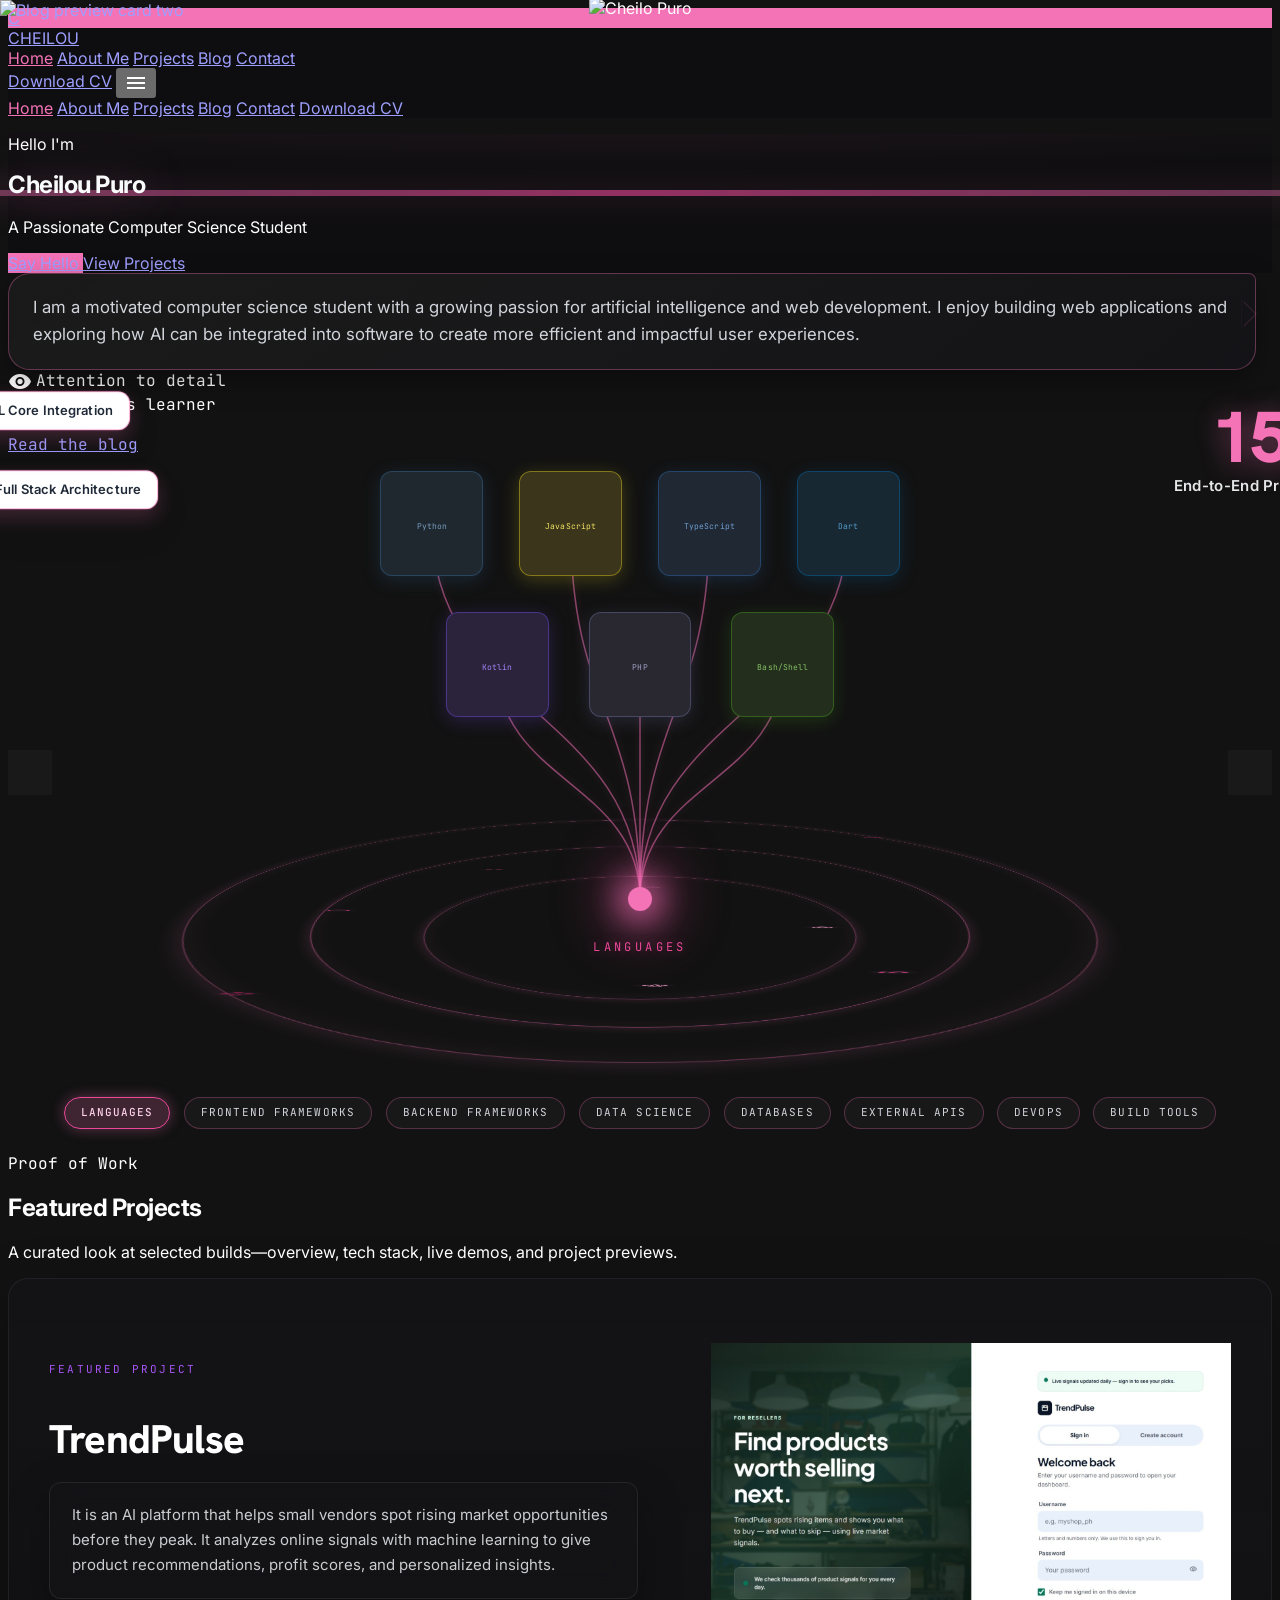
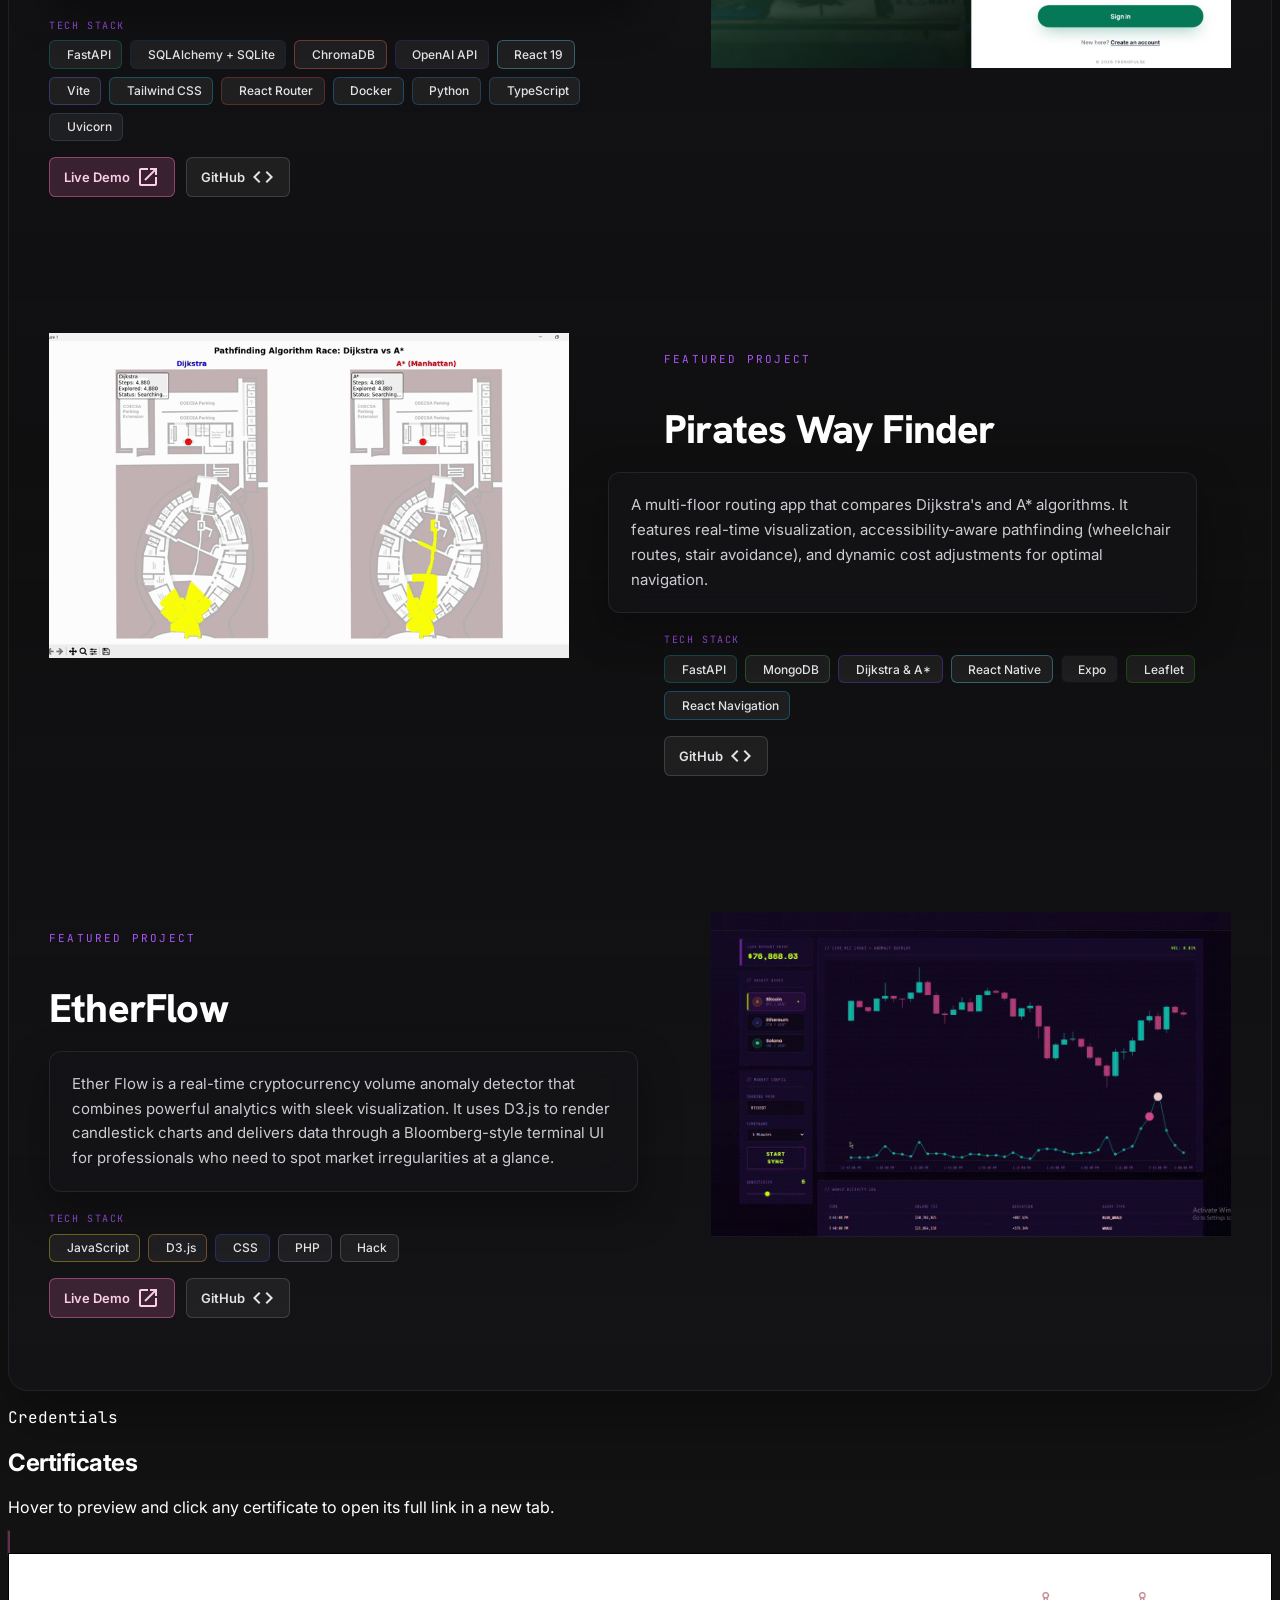
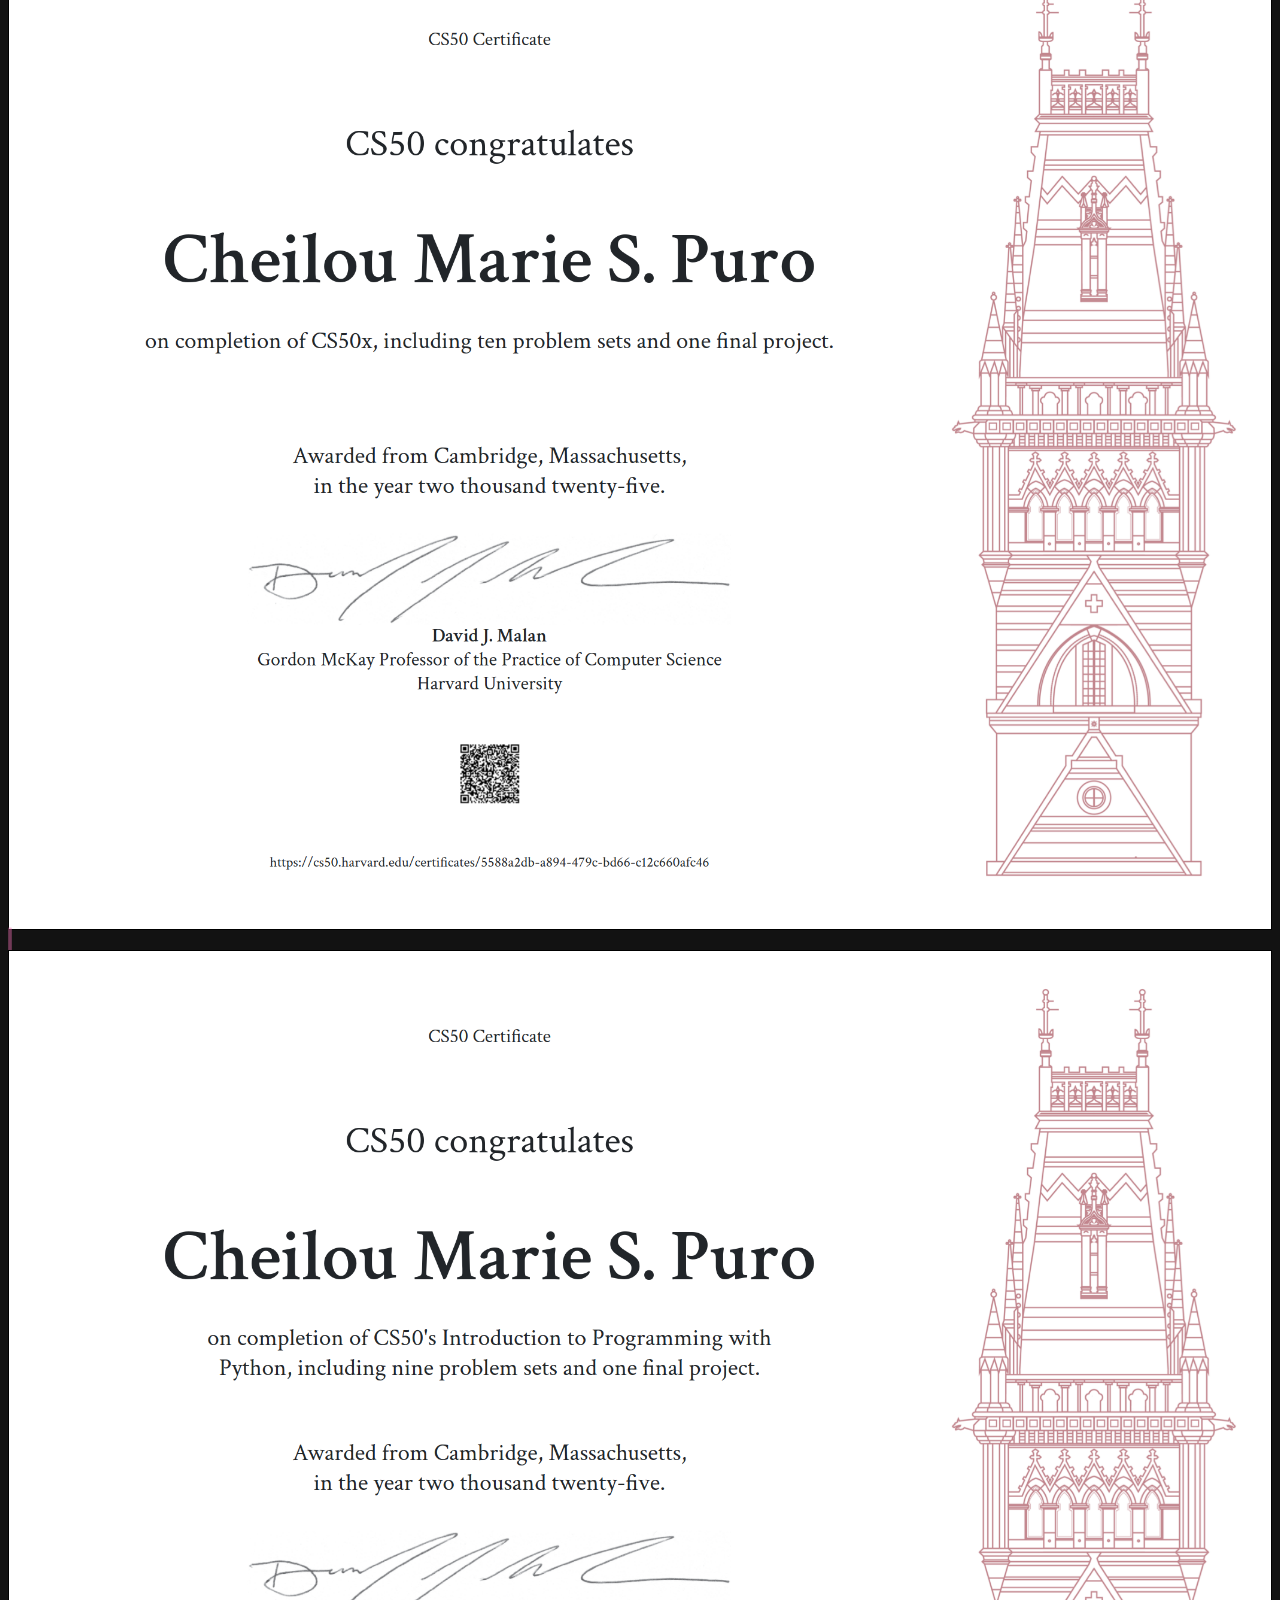
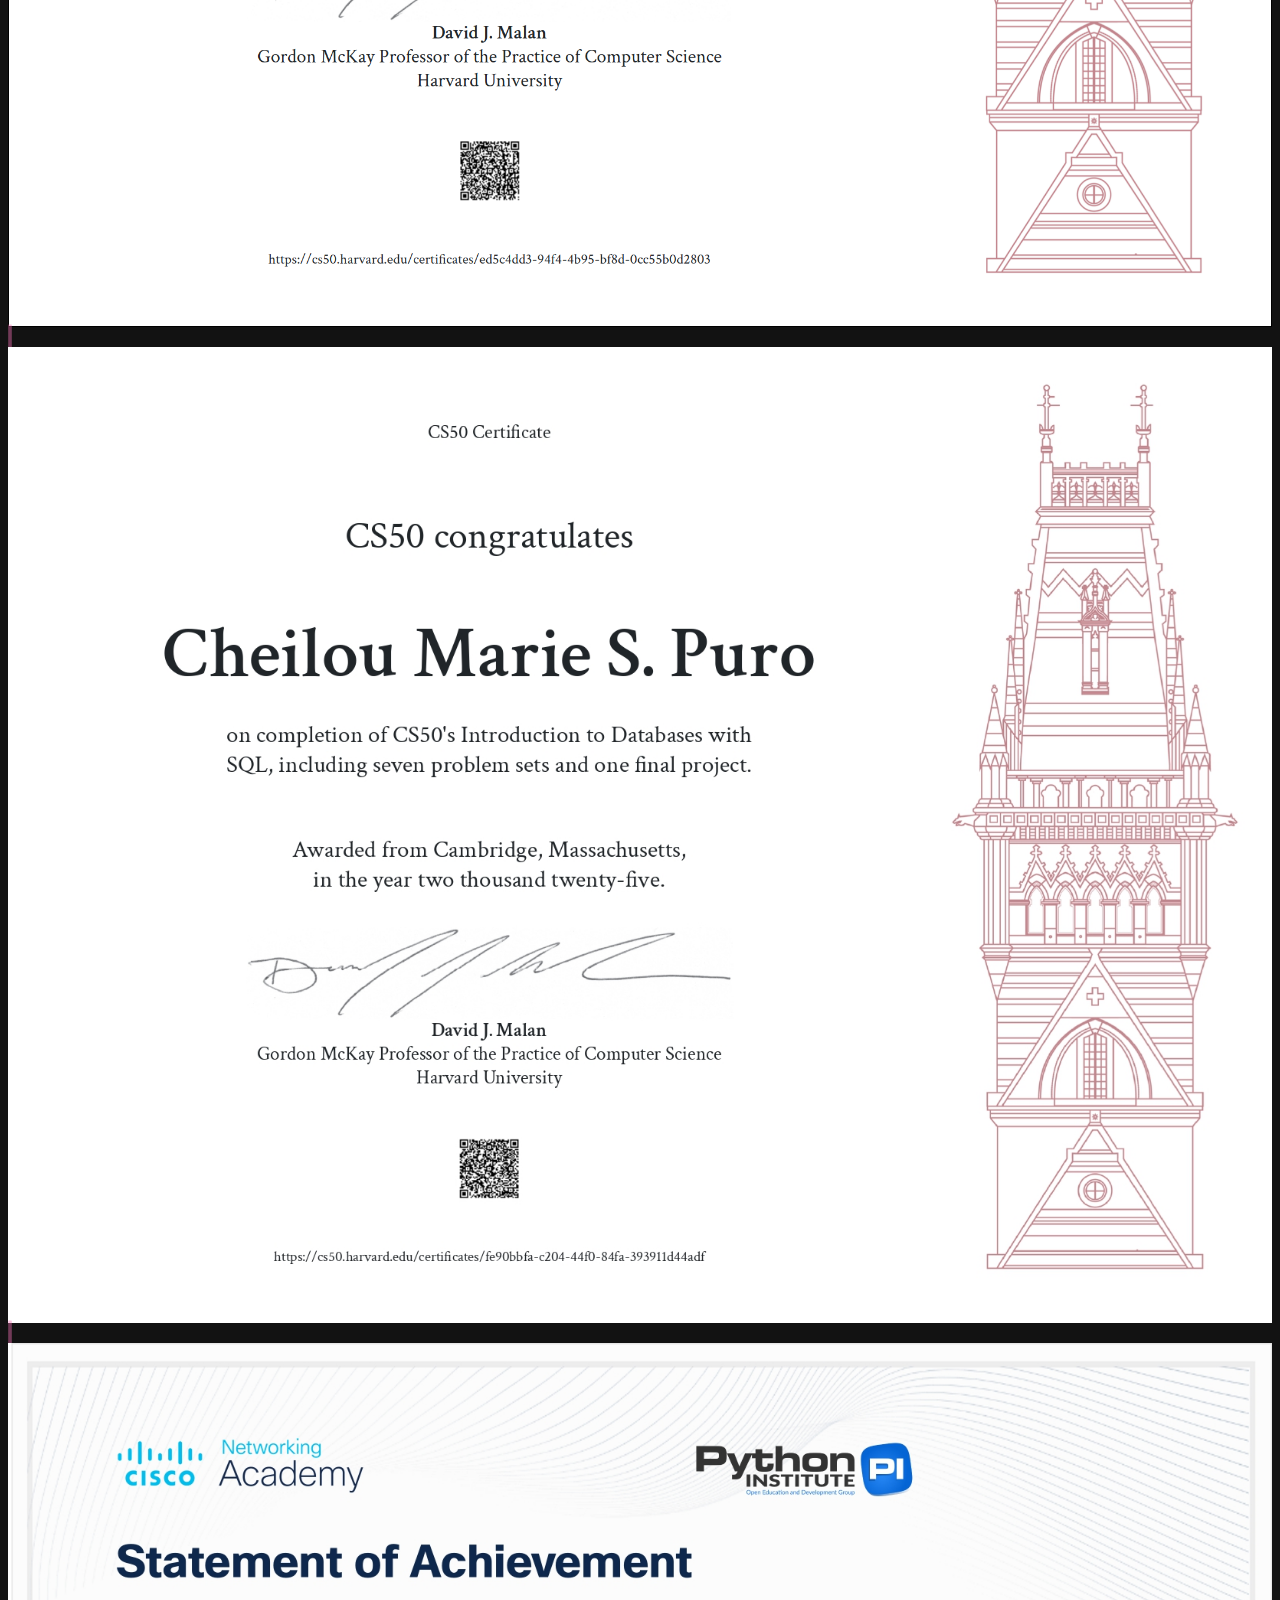
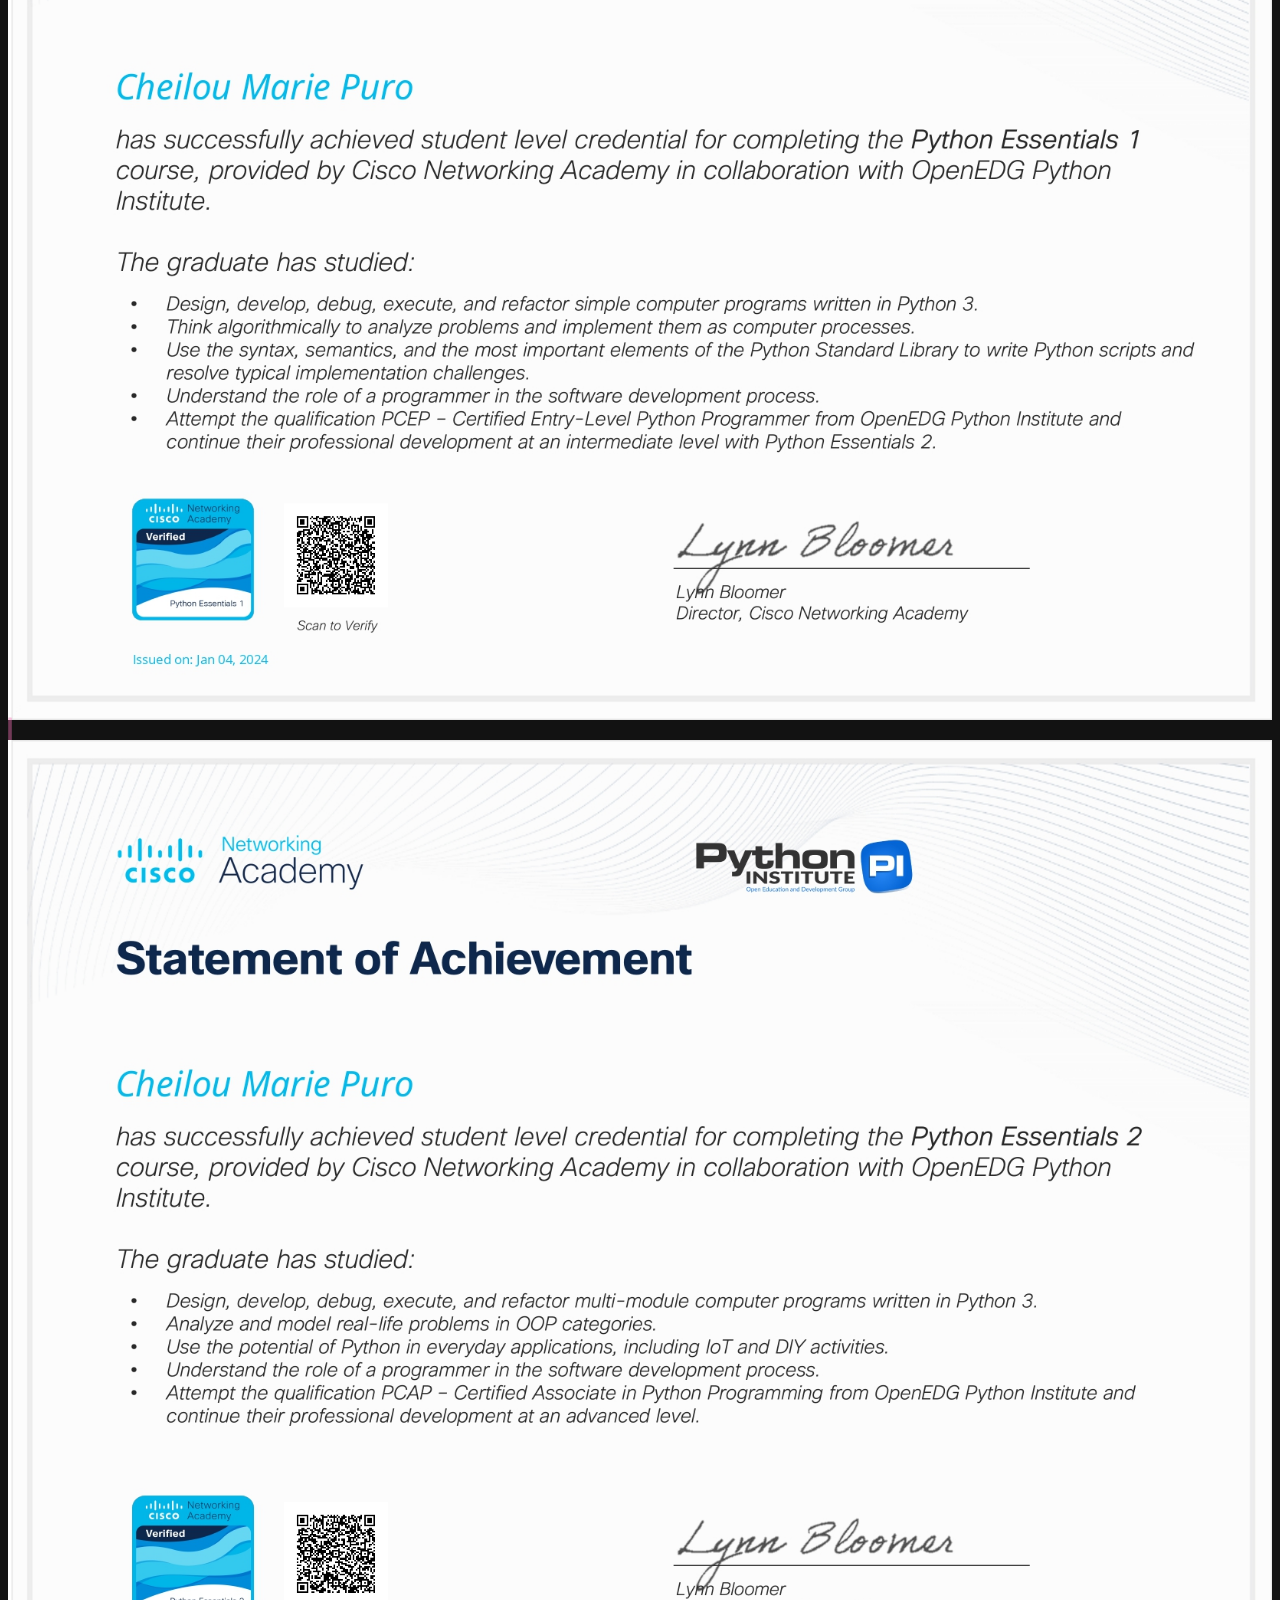
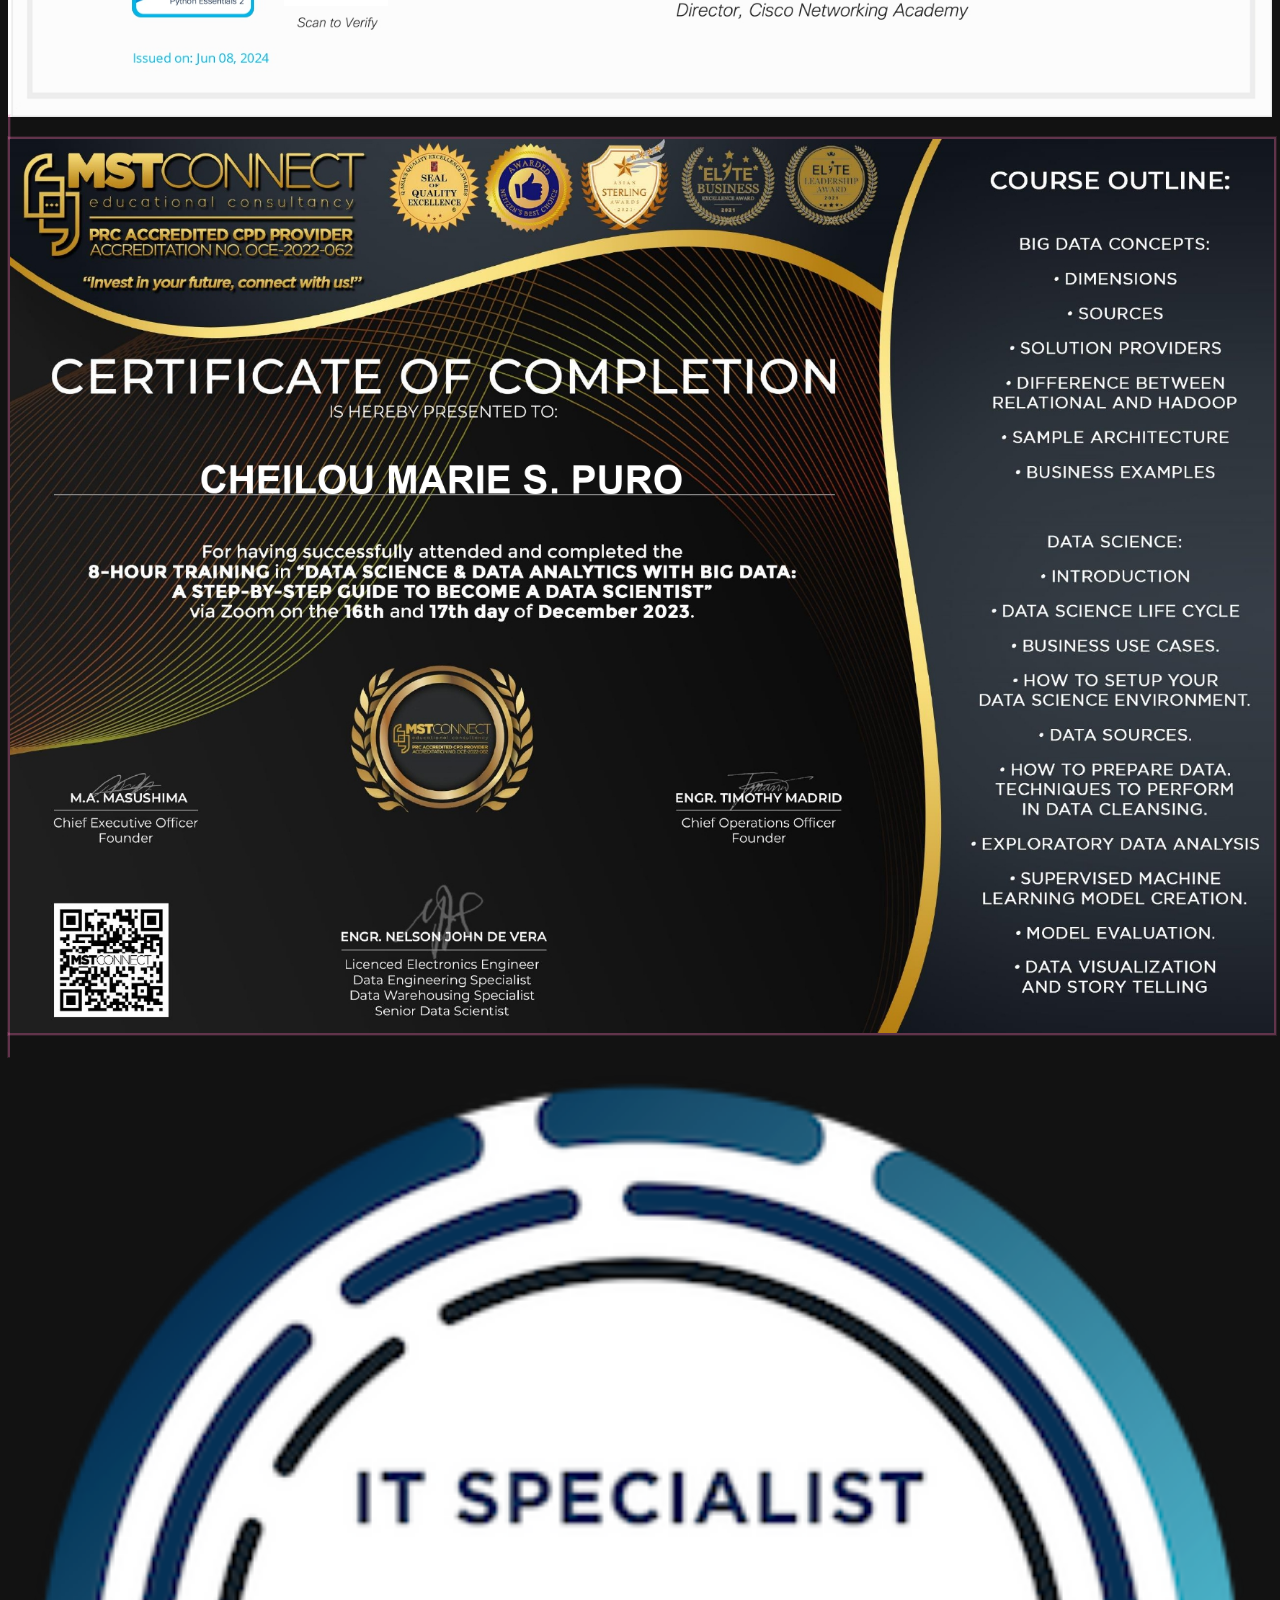
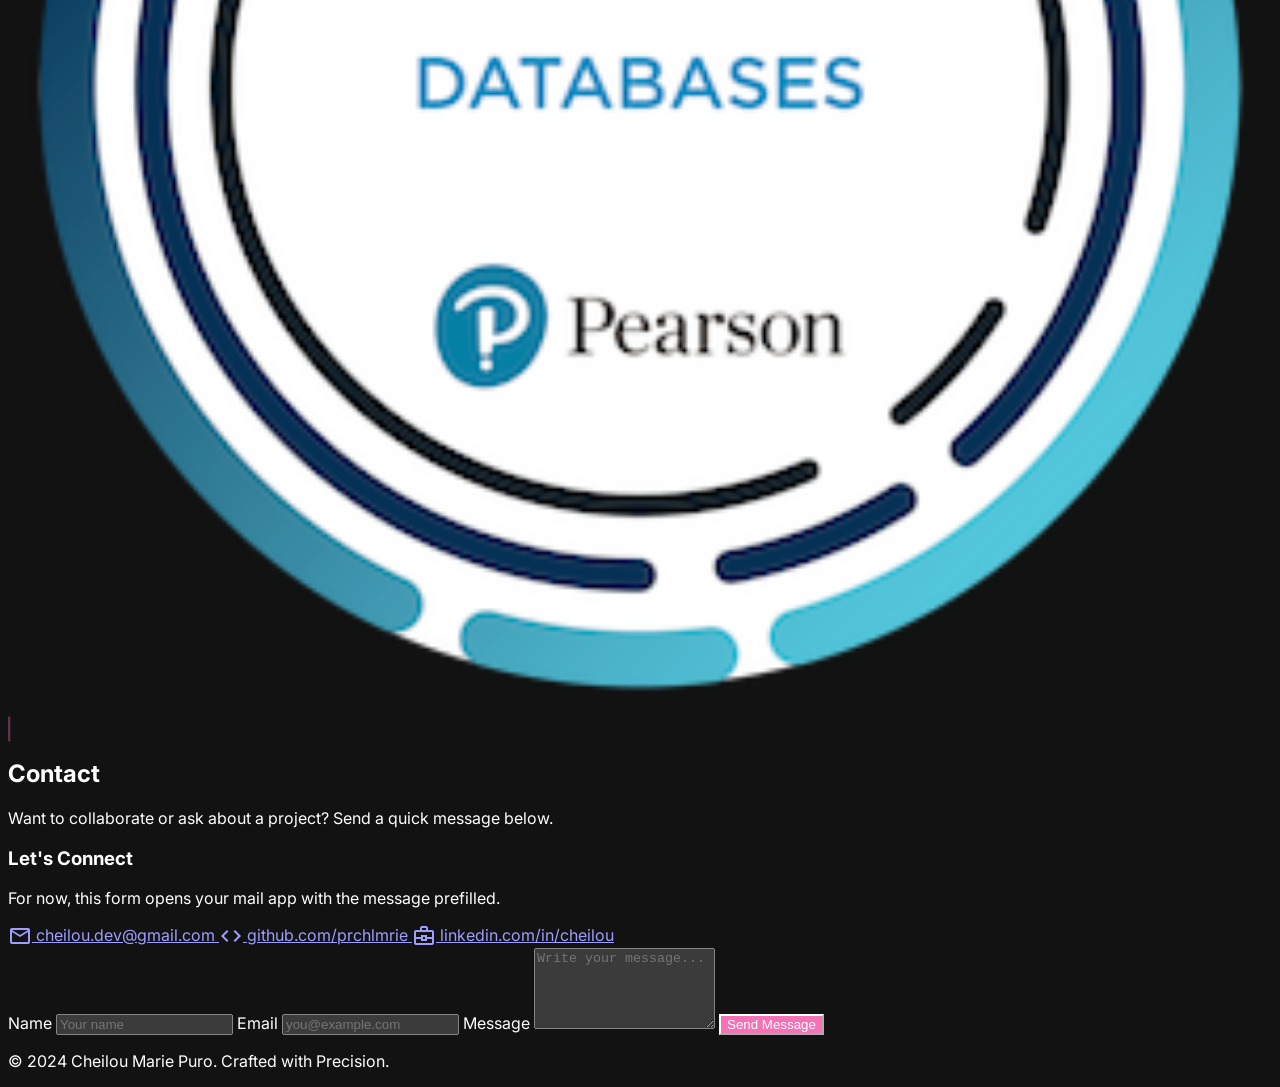
==== commit 236e95ca: "Fix" ====
--- a/index.html
+++ b/index.html
@@ -996,17 +996,17 @@
         <h3 class="text-xl font-semibold">Let's Connect</h3>
         <p class="text-on-surface-variant text-sm">For now, this form opens your mail app with the message prefilled.</p>
         <div class="space-y-3 text-sm">
-          <a href="mailto:hello@example.com" class="flex items-center gap-2 text-on-surface-variant hover:text-accent transition-colors">
+          <a href="mailto:cheilou.dev@gmail.com" class="flex items-center gap-2 text-on-surface-variant hover:text-accent transition-colors">
             <span class="material-symbols-outlined text-[18px]">mail</span>
-            hello@example.com
+            cheilou.dev@gmail.com
           </a>
-          <a href="https://github.com/cheilo-puro" target="_blank" rel="noopener noreferrer" class="flex items-center gap-2 text-on-surface-variant hover:text-accent transition-colors">
+          <a href="https://github.com/prchlmrie" target="_blank" rel="noopener noreferrer" class="flex items-center gap-2 text-on-surface-variant hover:text-accent transition-colors">
             <span class="material-symbols-outlined text-[18px]">code</span>
-            github.com/cheilo-puro
+            github.com/prchlmrie
           </a>
-          <a href="https://www.linkedin.com" target="_blank" rel="noopener noreferrer" class="flex items-center gap-2 text-on-surface-variant hover:text-accent transition-colors">
+          <a href="https://www.linkedin.com/in/cheilou" target="_blank" rel="noopener noreferrer" class="flex items-center gap-2 text-on-surface-variant hover:text-accent transition-colors">
             <span class="material-symbols-outlined text-[18px]">business_center</span>
-            linkedin.com
+            linkedin.com/in/cheilou
           </a>
         </div>
       </div>
@@ -1423,7 +1423,7 @@
       const message = document.getElementById('contact-message')?.value.trim() || '';
       const subject = encodeURIComponent(`Portfolio Inquiry from ${name}`);
       const body = encodeURIComponent(`Name: ${name}\nEmail: ${email}\n\nMessage:\n${message}`);
-      window.location.href = `mailto:hello@example.com?subject=${subject}&body=${body}`;
+      window.location.href = `mailto:cheilou.dev@gmail.com?subject=${subject}&body=${body}`;
     });
   }
 </script>
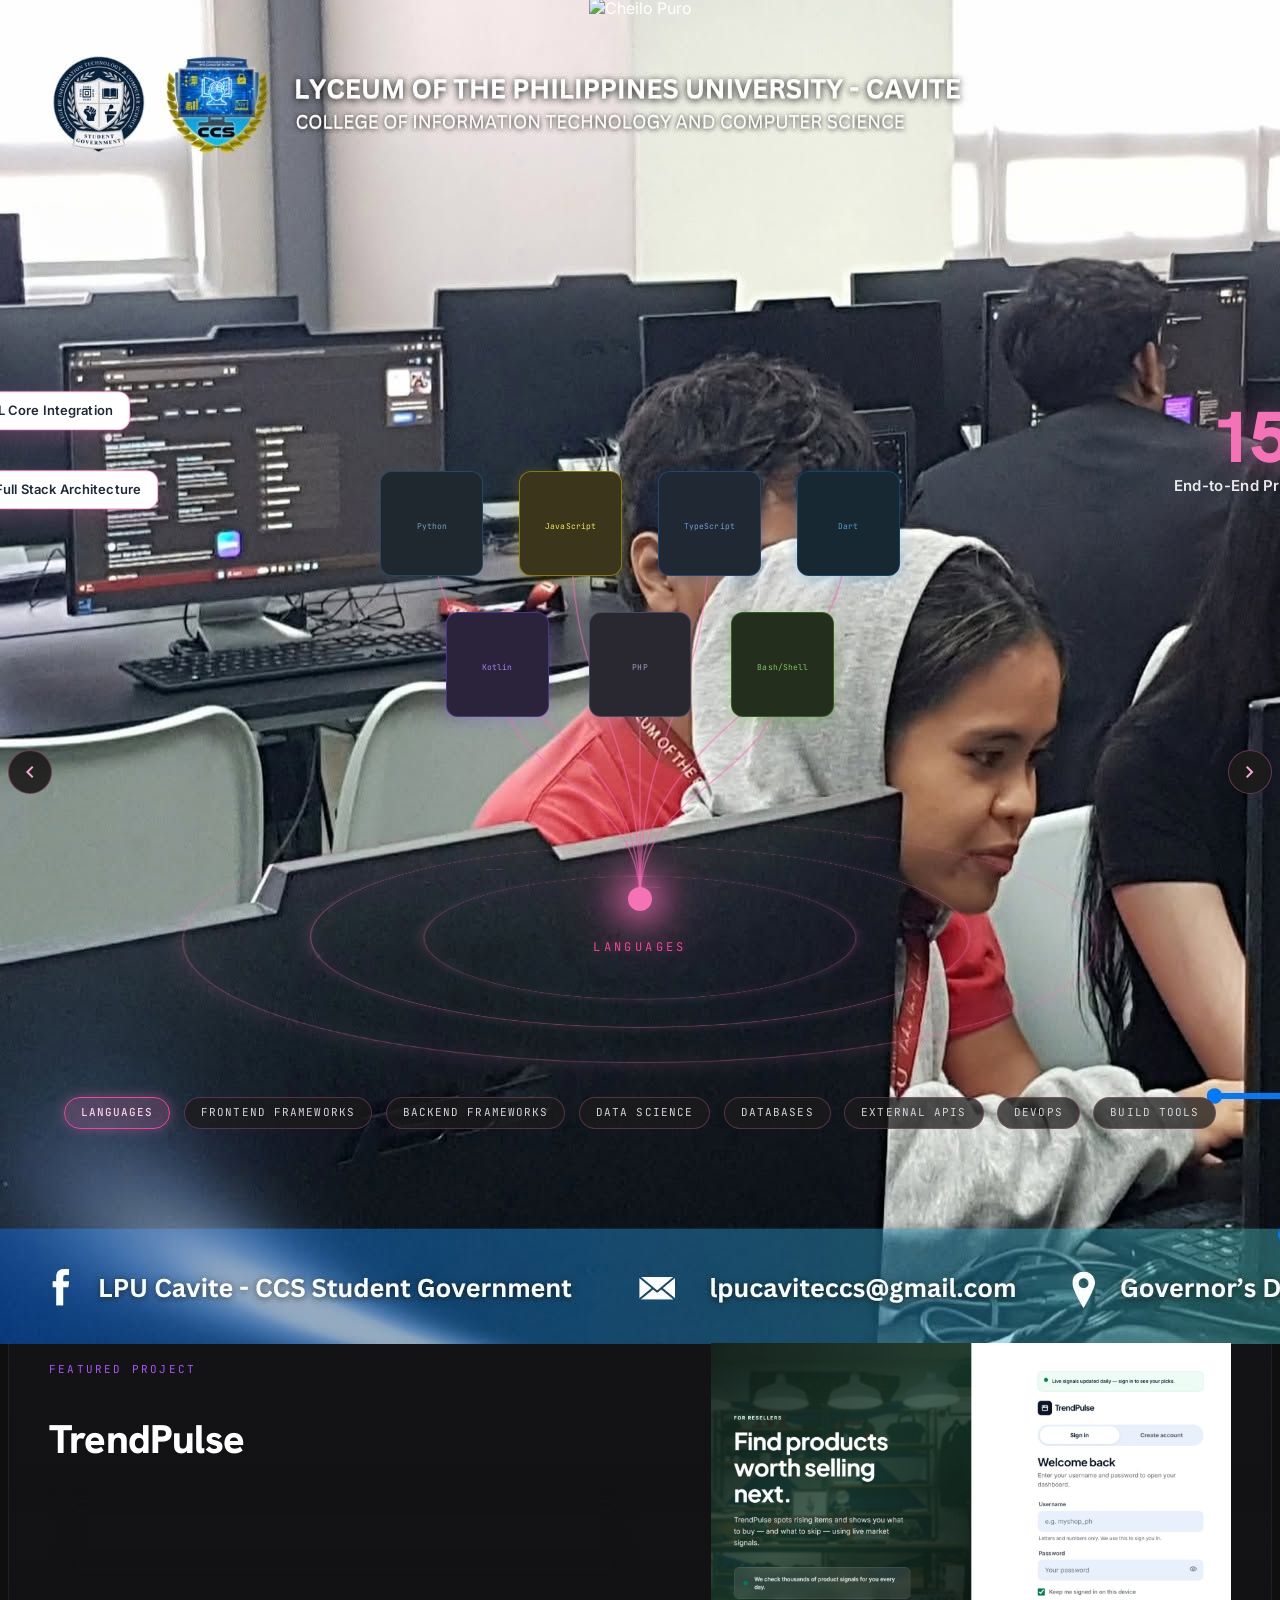
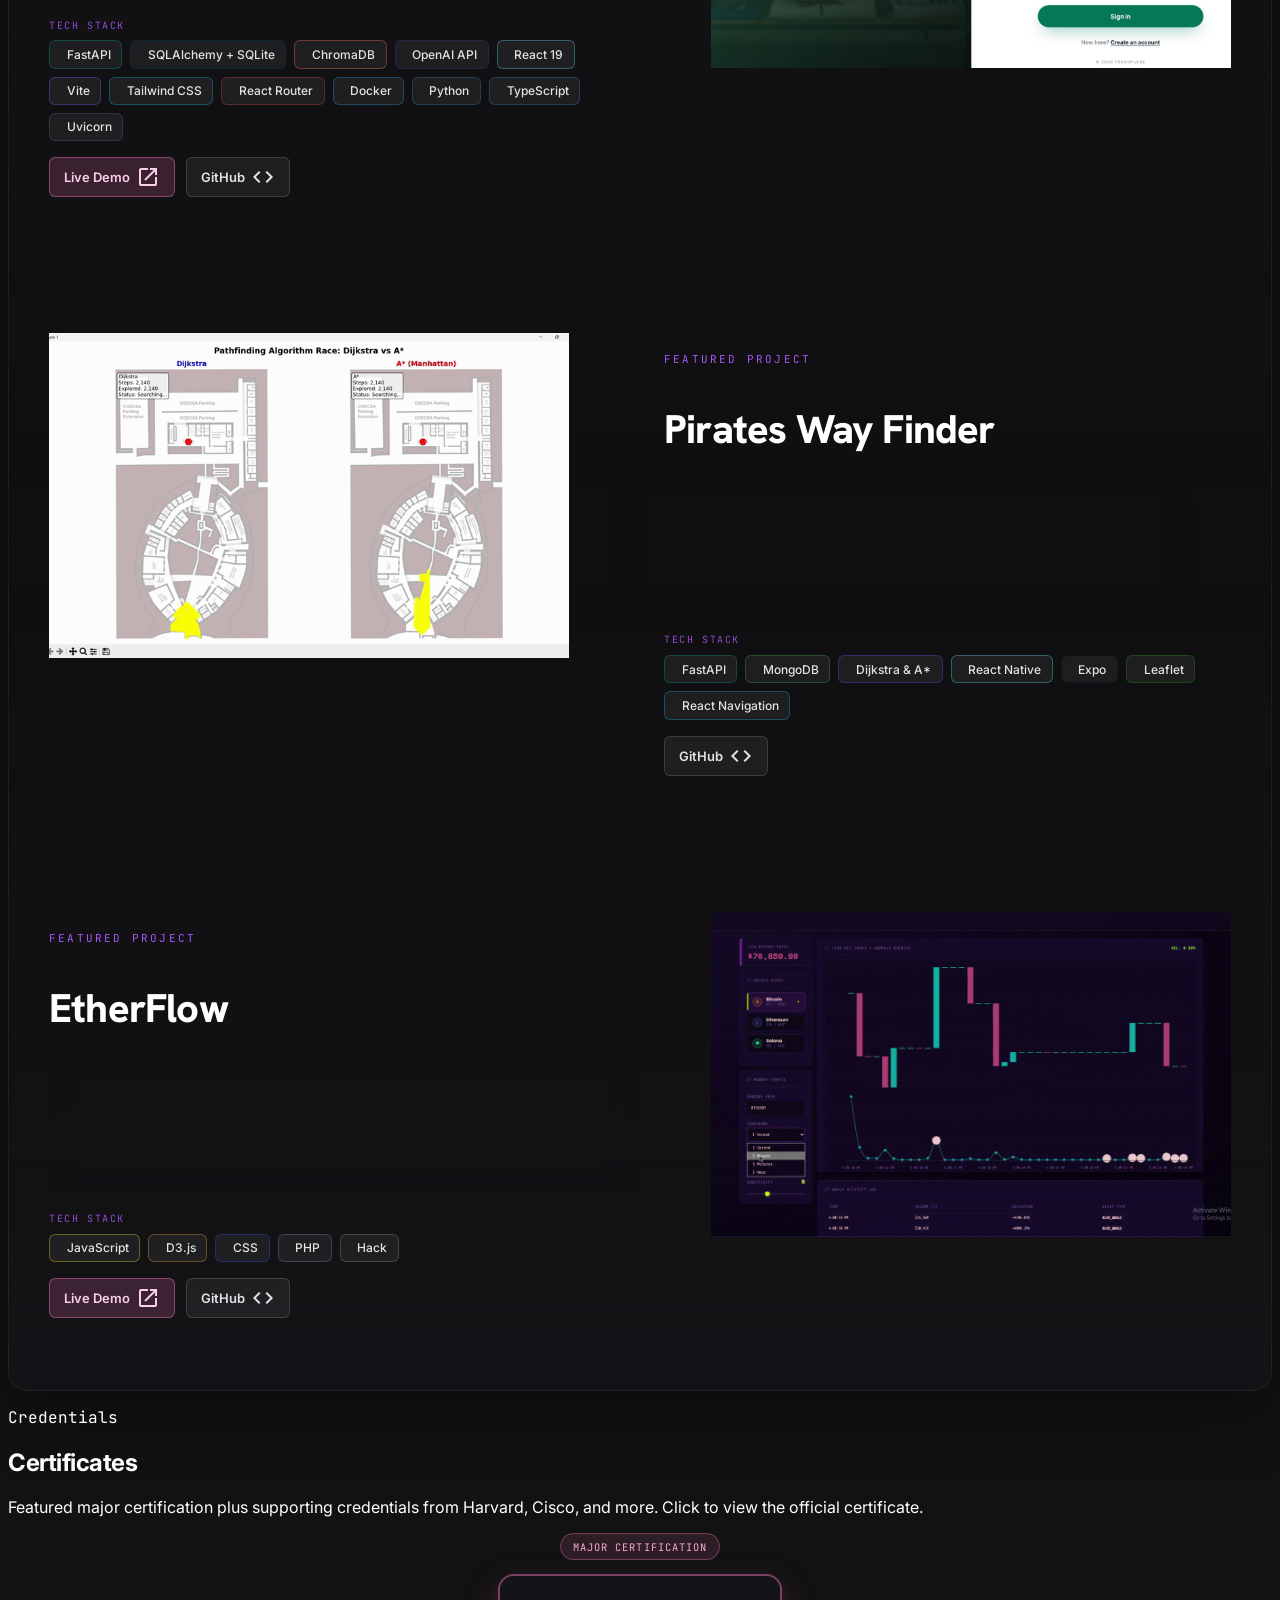
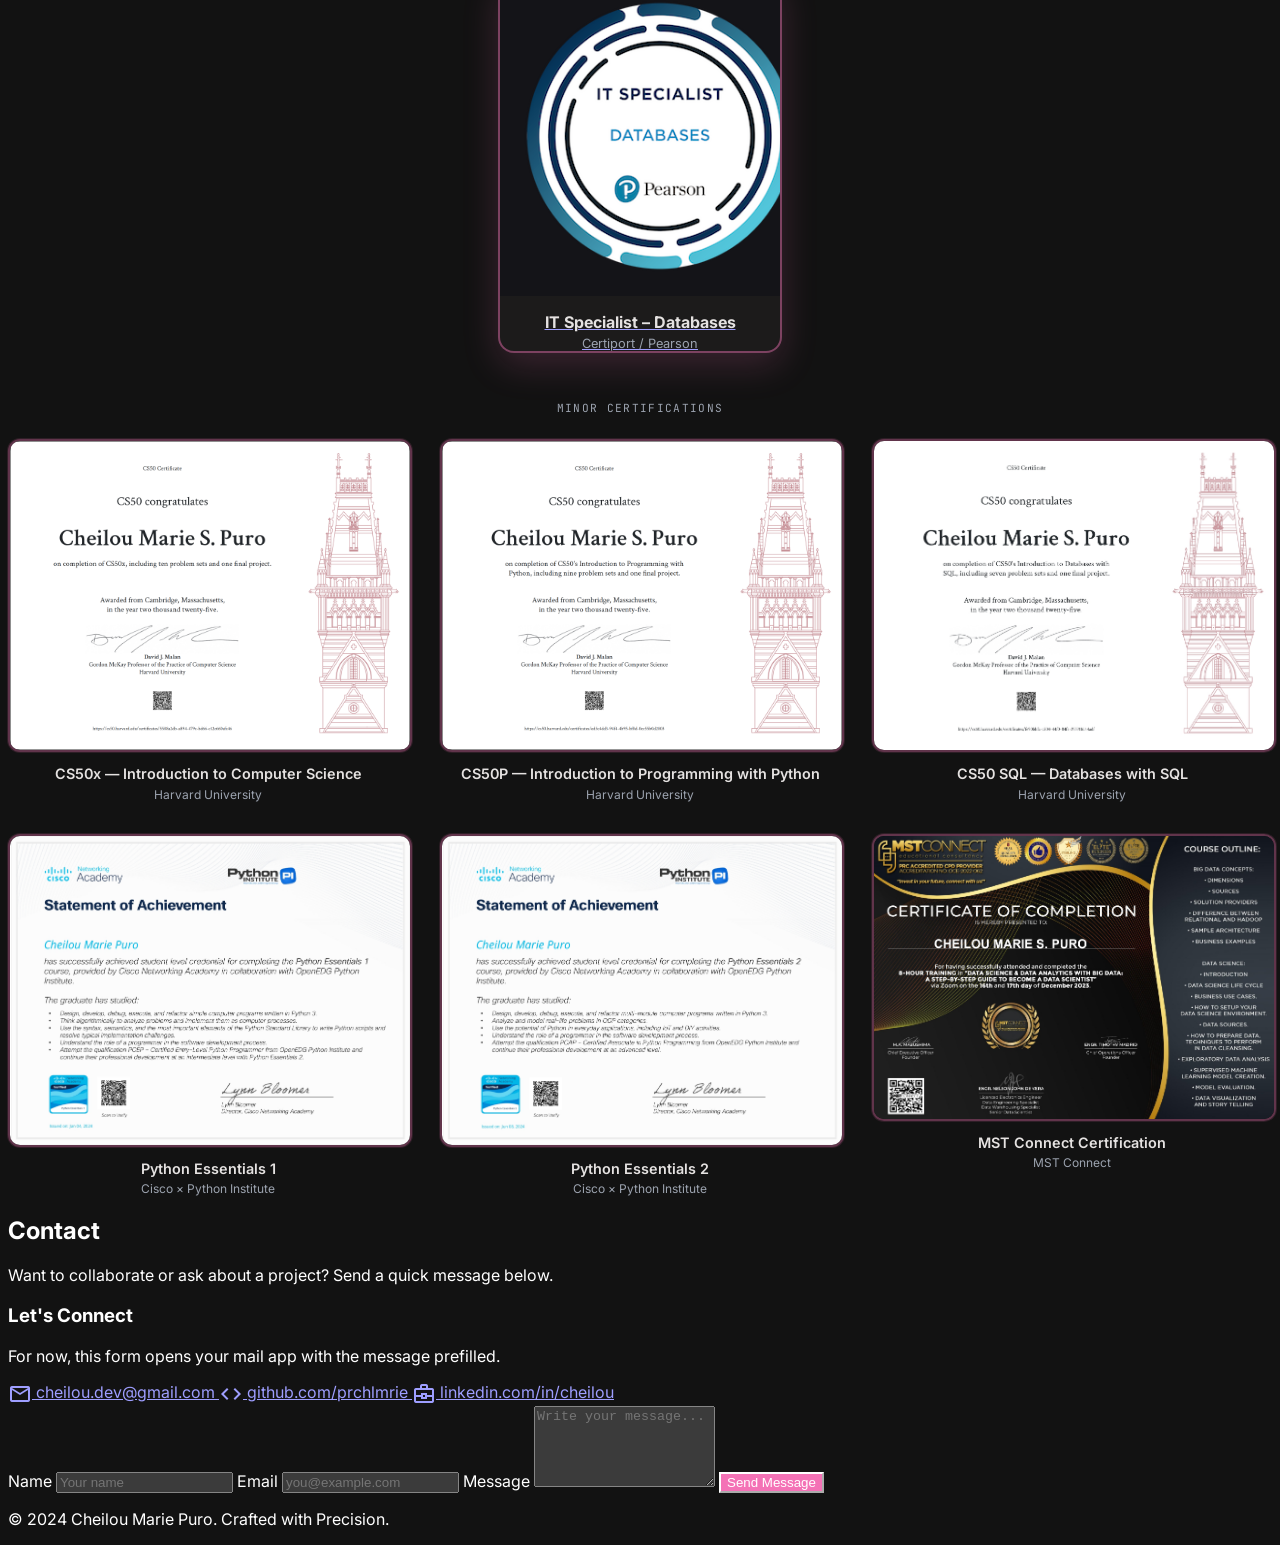
==== commit 4cad4efa: "Fix: Added BLOG section" ====
--- a/index.html
+++ b/index.html
@@ -368,23 +368,121 @@
     .about-blog-image.is-active {
       opacity: 1;
     }
-    .certificate-card {
+    .cert-major-label {
+      display: inline-block;
+      font-family: 'JetBrains Mono', monospace;
+      font-size: 0.65rem;
+      letter-spacing: 0.1em;
+      text-transform: uppercase;
+      color: #f9a8d4;
+      background: rgba(244, 114, 182, 0.12);
+      border: 1px solid rgba(244, 114, 182, 0.35);
+      border-radius: 999px;
+      padding: 0.35rem 0.75rem;
+      margin-bottom: 0.85rem;
+    }
+    .cert-featured {
+      display: flex;
+      flex-direction: column;
+      align-items: center;
+      text-align: center;
+      margin-bottom: 3rem;
+    }
+    .cert-featured-card {
+      width: min(100%, 280px);
+      transform-origin: center center;
+      border: 2px solid rgba(244, 114, 182, 0.45);
+      border-radius: 1rem;
+      overflow: hidden;
+      background: #1c1b1b;
+      box-shadow: 0 12px 36px rgba(244, 114, 182, 0.18);
+      transition: transform 0.3s ease, box-shadow 0.3s ease, border-color 0.3s ease;
+    }
+    .cert-featured-card:hover {
+      transform: scale(1.06) translateY(-6px);
+      border-color: rgba(244, 114, 182, 0.75);
+      box-shadow: 0 18px 44px rgba(244, 114, 182, 0.28);
+    }
+    .cert-featured-card img {
+      display: block;
+      width: 100%;
+      height: auto;
+      padding: 1.25rem;
+      object-fit: contain;
+      background: #141418;
+    }
+    .cert-featured-title {
+      margin: 1rem 0 0;
+      font-size: 1rem;
+      font-weight: 700;
+      color: #e5e2e1;
+    }
+    .cert-featured-provider {
+      margin: 0.25rem 0 0;
+      font-size: 0.8rem;
+      color: #9ca3af;
+    }
+    .cert-grid-heading {
+      font-family: 'JetBrains Mono', monospace;
+      font-size: 0.7rem;
+      letter-spacing: 0.12em;
+      text-transform: uppercase;
+      color: #9ca3af;
+      text-align: center;
+      margin-bottom: 1.5rem;
+    }
+    .cert-minor-grid {
+      display: grid;
+      grid-template-columns: 1fr;
+      gap: 2rem;
+      align-items: start;
+    }
+    @media (min-width: 640px) {
+      .cert-minor-grid {
+        grid-template-columns: repeat(2, minmax(0, 1fr));
+      }
+    }
+    @media (min-width: 1024px) {
+      .cert-minor-grid {
+        grid-template-columns: repeat(3, minmax(0, 1fr));
+      }
+    }
+    .cert-minor-item {
+      display: block;
+      text-align: center;
+      text-decoration: none;
+      color: inherit;
+    }
+    .cert-minor-thumb {
       width: 100%;
       transform-origin: center center;
       border: 2px solid rgba(244, 114, 182, 0.35);
+      border-radius: 0.75rem;
+      overflow: hidden;
       box-shadow: 0 0 0 1px rgba(244, 114, 182, 0.12);
       transition: transform 0.3s ease, box-shadow 0.3s ease, border-color 0.3s ease;
     }
-    .certificate-card:hover {
-      transform: scale(1.80) translateY(-8px);
+    .cert-minor-item:hover .cert-minor-thumb {
+      transform: scale(1.8) translateY(-8px);
       border-color: rgba(244, 114, 182, 0.65);
       box-shadow: 0 12px 32px rgba(244, 114, 182, 0.22), 0 0 0 1px rgba(244, 114, 182, 0.2);
     }
-    .certificate-card img {
+    .cert-minor-thumb img {
       display: block;
       width: 100%;
       height: auto;
-      max-width: 100%;
+    }
+    .cert-minor-title {
+      margin: 0.75rem 0 0.2rem;
+      font-size: 0.9rem;
+      font-weight: 600;
+      color: #e5e2e1;
+      line-height: 1.35;
+    }
+    .cert-minor-provider {
+      margin: 0;
+      font-size: 0.75rem;
+      color: #9ca3af;
     }
     .about-speech-bubble {
       position: relative;
@@ -772,12 +870,12 @@
       <a class="nav-item text-accent text-sm font-medium" href="#home" data-section="home">Home</a>
       <a class="nav-item text-on-surface-variant hover:text-accent transition-colors text-sm font-medium" href="#about" data-section="about">About Me</a>
       <a class="nav-item text-on-surface-variant hover:text-accent transition-colors text-sm font-medium" href="#projects" data-section="projects">Projects</a>
-      <a class="nav-item text-on-surface-variant hover:text-accent transition-colors text-sm font-medium" href="#blog" data-section="blog">Blog</a>
+      <a class="nav-item text-on-surface-variant hover:text-accent transition-colors text-sm font-medium" href="blog.html">Blog</a>
       <a class="nav-item text-on-surface-variant hover:text-accent transition-colors text-sm font-medium" href="#contact" data-section="contact">Contact</a>
     </nav>
 
     <div class="flex items-center gap-3 justify-self-end">
-      <a class="hidden sm:inline-flex border border-outline hover:border-accent text-on-surface-variant hover:text-accent transition-all px-5 py-2 rounded text-sm font-medium" href="#">Download CV</a>
+      <a class="hidden sm:inline-flex border border-outline hover:border-accent text-on-surface-variant hover:text-accent transition-all px-5 py-2 rounded text-sm font-medium" href="images/CheilouPuro_CV.pdf" target="_blank" rel="noopener noreferrer" download>Download CV</a>
       <button type="button" id="menu-btn" class="md:hidden text-on-surface p-2" aria-label="Open menu">
         <span class="material-symbols-outlined">menu</span>
       </button>
@@ -789,9 +887,9 @@
   <a class="mobile-nav text-accent text-sm font-medium" href="#home">Home</a>
   <a class="mobile-nav text-on-surface-variant text-sm font-medium" href="#about">About Me</a>
   <a class="mobile-nav text-on-surface-variant text-sm font-medium" href="#projects">Projects</a>
-  <a class="mobile-nav text-on-surface-variant text-sm font-medium" href="#blog">Blog</a>
+  <a class="mobile-nav text-on-surface-variant text-sm font-medium" href="blog.html">Blog</a>
   <a class="mobile-nav text-on-surface-variant text-sm font-medium" href="#contact">Contact</a>
-  <a class="border border-outline hover:border-accent px-5 py-2 rounded text-sm font-medium text-center text-on-surface-variant hover:text-accent" href="#">Download CV</a>
+  <a class="border border-outline hover:border-accent px-5 py-2 rounded text-sm font-medium text-center text-on-surface-variant hover:text-accent" href="images/CheilouPuro_CV.pdf" target="_blank" rel="noopener noreferrer" download>Download CV</a>
 </div>
 
 <!-- HOME -->
@@ -882,9 +980,9 @@
     
       </div>
       <div class="lg:col-span-5">
-        <a href="#blog" class="group block relative rounded-2xl overflow-hidden border-2 border-accent/40 bg-surface shadow-[0_12px_36px_rgba(244,114,182,0.22)] hover:shadow-[0_18px_48px_rgba(236,72,153,0.35)] transition-all duration-300 hover:-translate-y-1 hover:border-accent h-64 md:h-[320px] ring-4 ring-accent/10">
-          <img src="https://images.unsplash.com/photo-1486312338219-ce68d2c6f44d?auto=format&fit=crop&w=1200&q=80" alt="Blog preview card one" class="about-blog-image is-active w-full h-full object-cover transition-transform duration-500 group-hover:scale-105"/>
-          <img src="https://images.unsplash.com/photo-1455390582262-044cdead277a?auto=format&fit=crop&w=1200&q=80" alt="Blog preview card two" class="about-blog-image w-full h-full object-cover transition-transform duration-500 group-hover:scale-105"/>
+        <a href="blog.html" class="group block relative rounded-2xl overflow-hidden border-2 border-accent/40 bg-surface shadow-[0_12px_36px_rgba(244,114,182,0.22)] hover:shadow-[0_18px_48px_rgba(236,72,153,0.35)] transition-all duration-300 hover:-translate-y-1 hover:border-accent h-64 md:h-[320px] ring-4 ring-accent/10">
+          <img src="images/blog/techfest/1.jpg" alt="Tech Fest AI Hackathon journal preview" class="about-blog-image is-active w-full h-full object-cover transition-transform duration-500 group-hover:scale-105"/>
+          <img src="images/blog/isiteAIhackathon/1.jpg" alt="iSite AI Hackathon journal preview" class="about-blog-image w-full h-full object-cover transition-transform duration-500 group-hover:scale-105"/>
           <div class="absolute inset-x-0 bottom-0 p-4 bg-gradient-to-t from-black/65 to-transparent">
             <p class="text-white text-sm font-mono-label uppercase tracking-wider">Read the blog</p>
           </div>
@@ -953,32 +1051,64 @@
       <p class="font-mono-label text-xs uppercase tracking-[0.2em] text-primary">Credentials</p>
       <h2 class="text-3xl md:text-4xl font-extrabold tracking-tight hero-title">Certificates</h2>
       <p class="text-on-surface-variant max-w-2xl mx-auto">
-        Hover to preview and click any certificate to open its full link in a new tab.
+        Featured major certification plus supporting credentials from Harvard, Cisco, and more. Click to view the official certificate.
       </p>
     </div>
 
-    <div class="grid grid-cols-1 sm:grid-cols-2 lg:grid-cols-3 gap-8 items-start">
-      <a href="https://certificates.cs50.io/52481940-6eaa-473e-90b8-f9c91d16395f.pdf?size=letter" target="_blank" rel="noopener noreferrer" class="certificate-card block rounded-xl overflow-hidden bg-surface">
-        <img src="images/certificates/CS50x.jpg" width="21429" height="2579" alt="CS50x Certificate"/>
+    <div class="cert-featured">
+      <span class="cert-major-label">Major Certification</span>
+      <a href="https://www.credly.com/badges/b24cedbc-0f12-432f-8082-94ccd4e6c886/public_url" target="_blank" rel="noopener noreferrer" class="cert-featured-card block">
+        <img src="images/certificates/database.png" width="300" height="300" alt="IT Specialist – Databases badge"/>
+        <p class="cert-featured-title px-4 pb-4">IT Specialist – Databases</p>
+        <p class="cert-featured-provider px-4 pb-4 -mt-2">Certiport / Pearson</p>
       </a>
-      <a href="https://certificates.cs50.io/ed5c4dd3-94f4-4b95-bf8d-0cc55b0d2803.pdf?size=letter" target="_blank" rel="noopener noreferrer" class="certificate-card block rounded-xl overflow-hidden bg-surface">
-        <img src="images/certificates/CS50P.jpg" width="21429" height="2579" alt="CS50 Python Certificate"/>
+    </div>
+
+    <p class="cert-grid-heading">Minor Certifications</p>
+
+    <div class="cert-minor-grid">
+      <a href="https://certificates.cs50.io/52481940-6eaa-473e-90b8-f9c91d16395f.pdf?size=letter" target="_blank" rel="noopener noreferrer" class="cert-minor-item">
+        <div class="cert-minor-thumb">
+          <img src="images/certificates/CS50x.jpg" width="21429" height="2579" alt="CS50x Certificate"/>
+        </div>
+        <p class="cert-minor-title">CS50x — Introduction to Computer Science</p>
+        <p class="cert-minor-provider">Harvard University</p>
       </a>
-      <a href="https://certificates.cs50.io/fe90bbfa-c204-44f0-84fa-393911d44adf.pdf?size=letter" target="_blank" rel="noopener noreferrer" class="certificate-card block rounded-xl overflow-hidden bg-surface">
-        <img src="images/certificates/CS50SQL.jpg" width="1650" height="1275" alt="CS50 SQL Certificate"/>
+      <a href="https://certificates.cs50.io/ed5c4dd3-94f4-4b95-bf8d-0cc55b0d2803.pdf?size=letter" target="_blank" rel="noopener noreferrer" class="cert-minor-item">
+        <div class="cert-minor-thumb">
+          <img src="images/certificates/CS50P.jpg" width="21429" height="2579" alt="CS50 Python Certificate"/>
+        </div>
+        <p class="cert-minor-title">CS50P — Introduction to Programming with Python</p>
+        <p class="cert-minor-provider">Harvard University</p>
       </a>
-      <a href="https://www.credly.com/badges/89f7f847-4315-4c59-a063-2311cb659640/public_url" target="_blank" rel="noopener noreferrer" class="certificate-card block rounded-xl overflow-hidden bg-surface">
-        <img src="images/certificates/CISCO1.jpg" width="1650" height="1275" alt="Cisco Certificate"/>
+      <a href="https://certificates.cs50.io/fe90bbfa-c204-44f0-84fa-393911d44adf.pdf?size=letter" target="_blank" rel="noopener noreferrer" class="cert-minor-item">
+        <div class="cert-minor-thumb">
+          <img src="images/certificates/CS50SQL.jpg" width="1650" height="1275" alt="CS50 SQL Certificate"/>
+        </div>
+        <p class="cert-minor-title">CS50 SQL — Databases with SQL</p>
+        <p class="cert-minor-provider">Harvard University</p>
       </a>
-      <a href="https://www.credly.com/badges/7a67dabb-89c4-4787-9c8d-d4c0b9ae334b/public_url" target="_blank" rel="noopener noreferrer" class="certificate-card block rounded-xl overflow-hidden bg-surface">
-        <img src="images/certificates/CISCO2.jpg" width="1650" height="1275" alt="Cisco Certificate 2"/>
+      <a href="https://www.credly.com/badges/89f7f847-4315-4c59-a063-2311cb659640/public_url" target="_blank" rel="noopener noreferrer" class="cert-minor-item">
+        <div class="cert-minor-thumb">
+          <img src="images/certificates/CISCO1.jpg" width="1650" height="1275" alt="Python Essentials 1 Certificate"/>
+        </div>
+        <p class="cert-minor-title">Python Essentials 1</p>
+        <p class="cert-minor-provider">Cisco × Python Institute</p>
       </a>
-      <div class="certificate-card block rounded-xl overflow-hidden bg-surface">
-        <img src="images/certificates/MSTCONNECT.jpg" width="1754" height="1241" alt="MST Connect Certificate"/>
+      <a href="https://www.credly.com/badges/7a67dabb-89c4-4787-9c8d-d4c0b9ae334b/public_url" target="_blank" rel="noopener noreferrer" class="cert-minor-item">
+        <div class="cert-minor-thumb">
+          <img src="images/certificates/CISCO2.jpg" width="1650" height="1275" alt="Python Essentials 2 Certificate"/>
+        </div>
+        <p class="cert-minor-title">Python Essentials 2</p>
+        <p class="cert-minor-provider">Cisco × Python Institute</p>
+      </a>
+      <div class="cert-minor-item">
+        <div class="cert-minor-thumb">
+          <img src="images/certificates/MSTCONNECT.jpg" width="1754" height="1241" alt="MST Connect Certificate"/>
+        </div>
+        <p class="cert-minor-title">MST Connect Certification</p>
+        <p class="cert-minor-provider">MST Connect</p>
       </div>
-      <a href="https://www.credly.com/badges/b24cedbc-0f12-432f-8082-94ccd4e6c886/public_url" target="_blank" rel="noopener noreferrer" class="certificate-card block rounded-xl overflow-hidden bg-surface">
-        <img src="images/certificates/database.png" width="300" height="300" alt="Database Certificate"/>
-      </a>
     </div>
   </div>
 </section>
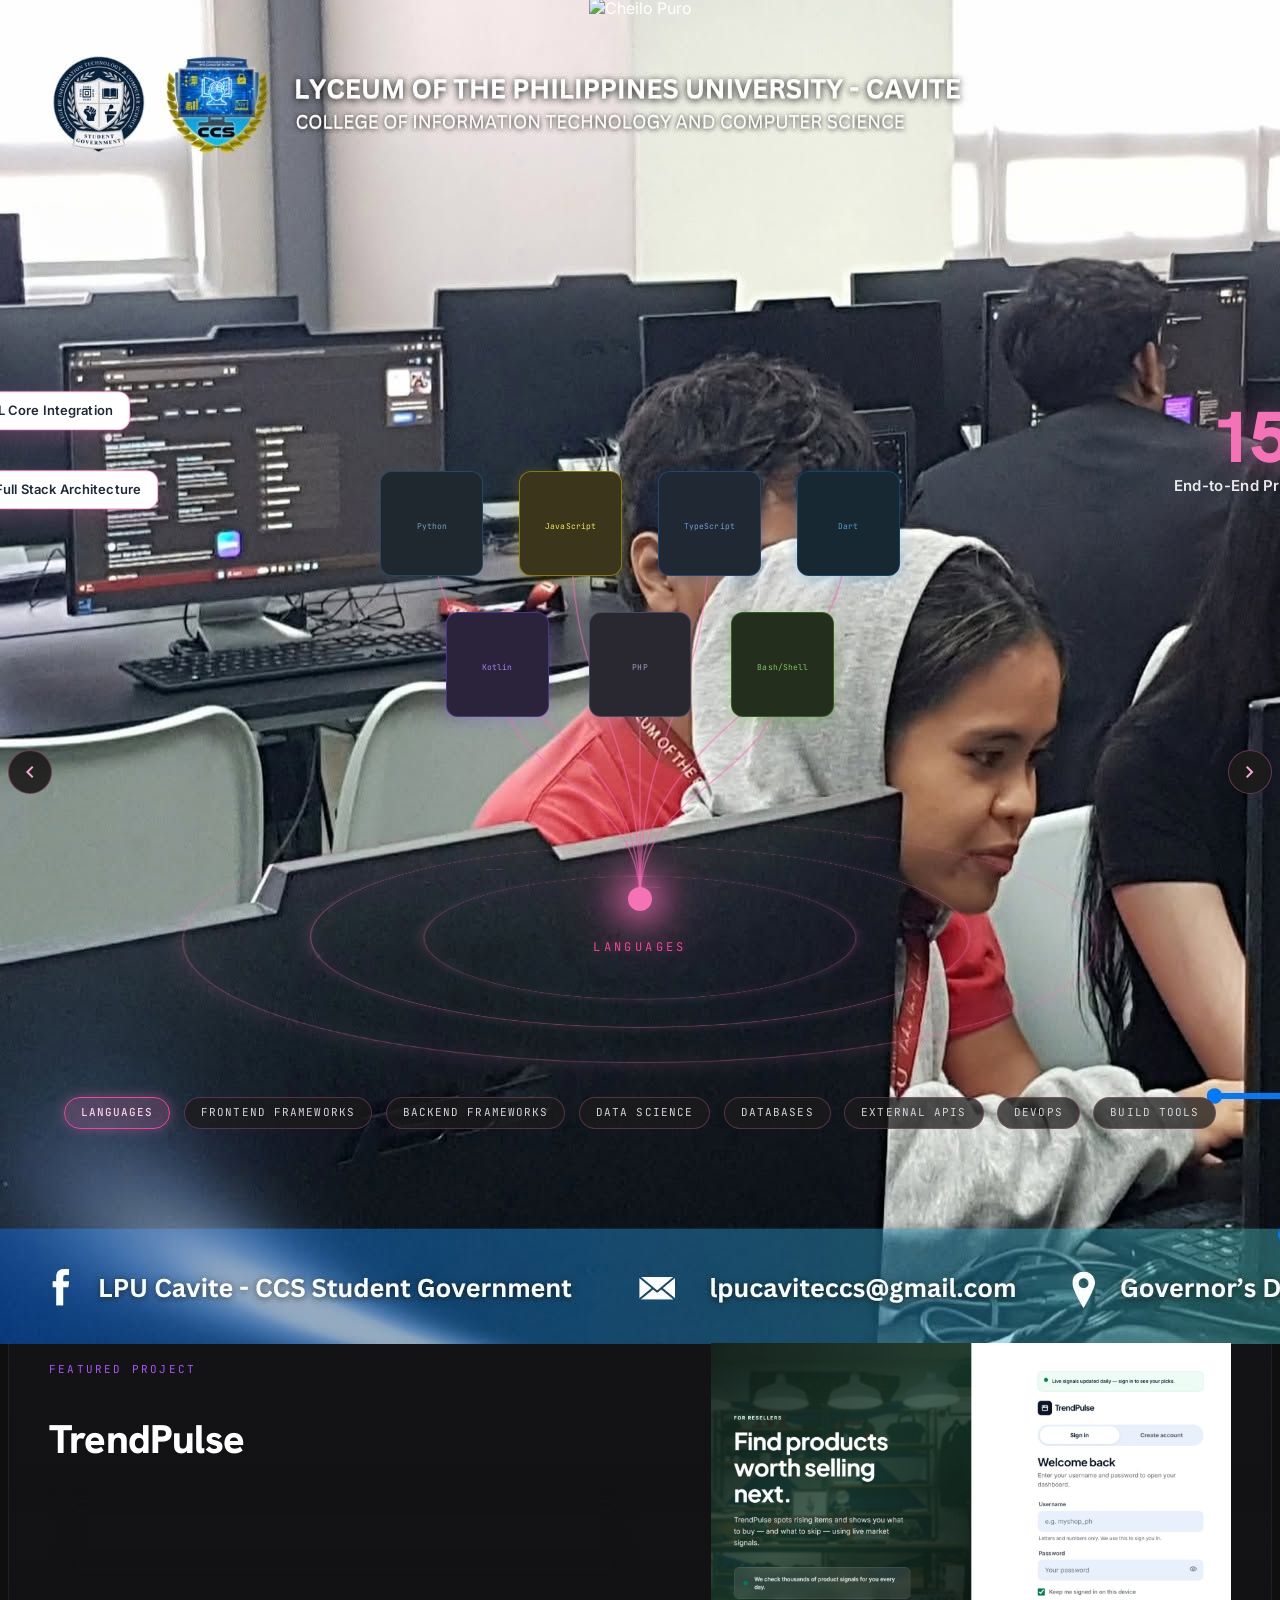
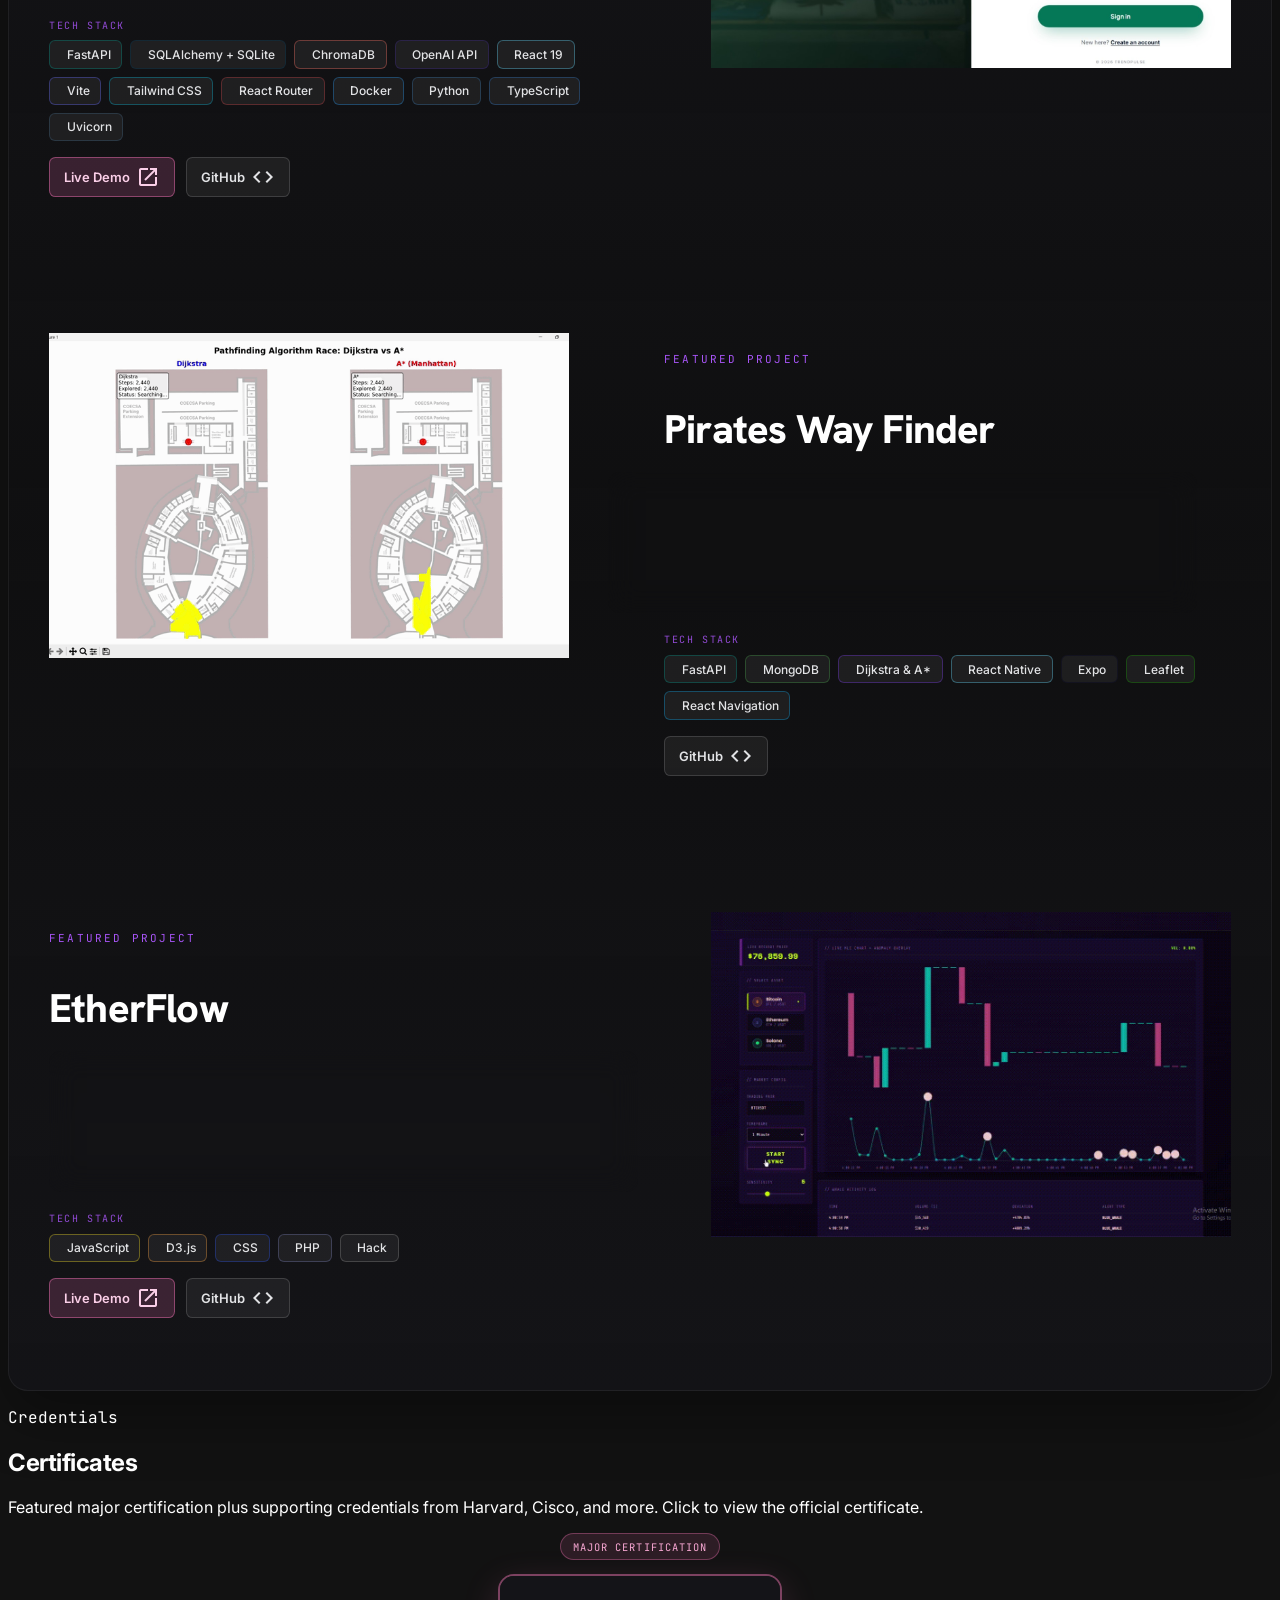
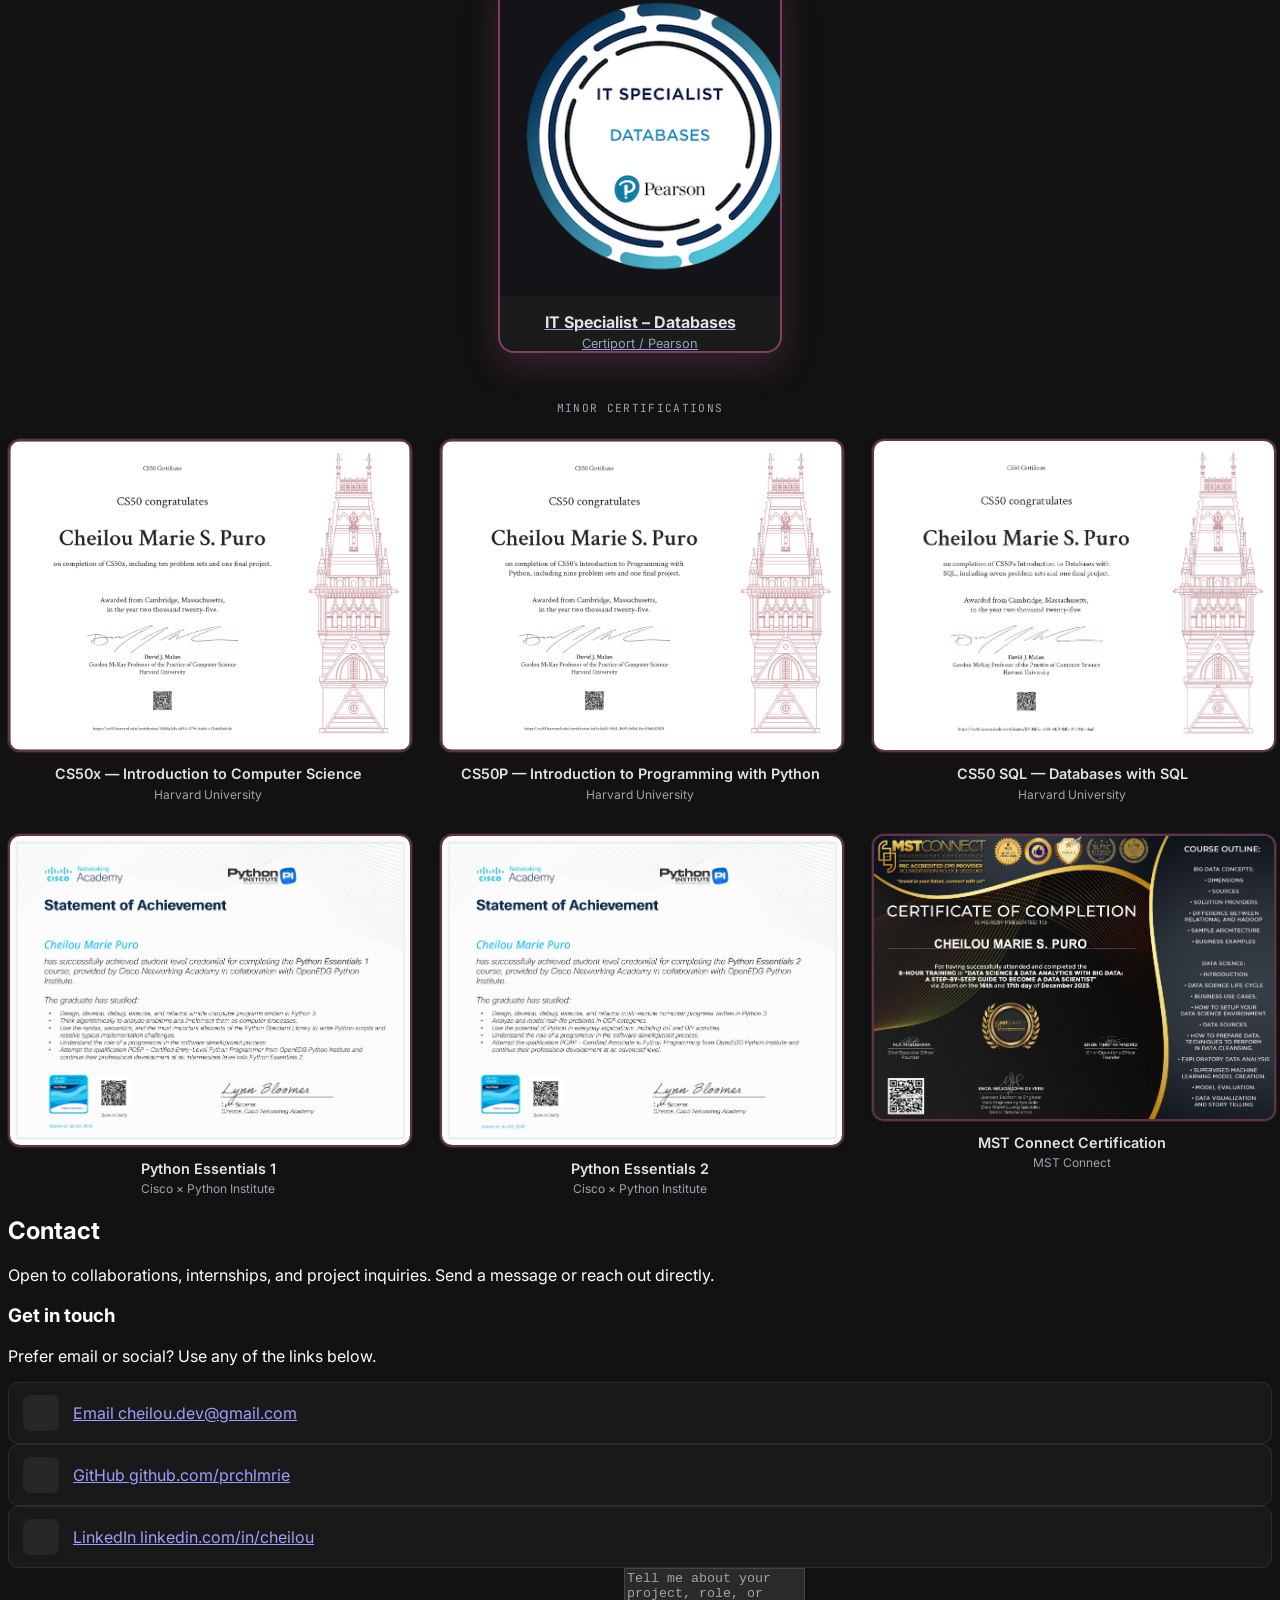
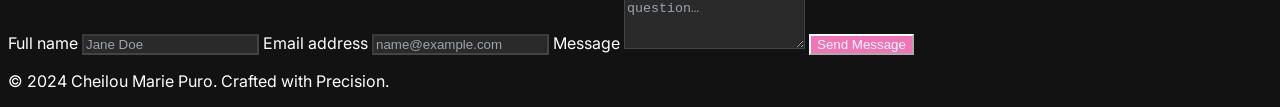
==== commit 0931b6ed: "Fix: Contact Section" ====
--- a/index.html
+++ b/index.html
@@ -1118,43 +1118,63 @@
   <div class="max-w-[1120px] mx-auto">
     <div class="text-center mb-10 space-y-3">
       <h2 class="text-3xl md:text-4xl font-bold text-on-surface">Contact</h2>
-      <p class="text-on-surface-variant text-center max-w-2xl mx-auto">Want to collaborate or ask about a project? Send a quick message below.</p>
+      <p class="text-on-surface-variant text-center max-w-2xl mx-auto">Open to collaborations, internships, and project inquiries. Send a message or reach out directly.</p>
     </div>
 
     <div class="grid grid-cols-1 lg:grid-cols-2 gap-8">
       <div class="bg-surface border border-outline-variant/30 rounded-xl p-6 md:p-8 space-y-5">
-        <h3 class="text-xl font-semibold">Let's Connect</h3>
-        <p class="text-on-surface-variant text-sm">For now, this form opens your mail app with the message prefilled.</p>
-        <div class="space-y-3 text-sm">
-          <a href="mailto:cheilou.dev@gmail.com" class="flex items-center gap-2 text-on-surface-variant hover:text-accent transition-colors">
-            <span class="material-symbols-outlined text-[18px]">mail</span>
-            cheilou.dev@gmail.com
+        <h3 class="text-xl font-semibold">Get in touch</h3>
+        <p class="text-on-surface-variant text-sm">Prefer email or social? Use any of the links below.</p>
+        <div class="space-y-2">
+          <a href="mailto:cheilou.dev@gmail.com" class="contact-social-link" title="Send an email">
+            <span class="contact-social-icon" style="--social-color:#EA4335;">
+              <iconify-icon icon="simple-icons:gmail" width="18" height="18" aria-hidden="true"></iconify-icon>
+            </span>
+            <span class="min-w-0">
+              <span class="block text-sm font-medium text-on-surface">Email</span>
+              <span class="block text-sm text-on-surface-variant truncate">cheilou.dev@gmail.com</span>
+            </span>
           </a>
-          <a href="https://github.com/prchlmrie" target="_blank" rel="noopener noreferrer" class="flex items-center gap-2 text-on-surface-variant hover:text-accent transition-colors">
-            <span class="material-symbols-outlined text-[18px]">code</span>
-            github.com/prchlmrie
+          <a href="https://github.com/prchlmrie" target="_blank" rel="noopener noreferrer" class="contact-social-link">
+            <span class="contact-social-icon" style="--social-color:#e5e2e1;">
+              <iconify-icon icon="simple-icons:github" width="18" height="18" aria-hidden="true"></iconify-icon>
+            </span>
+            <span class="min-w-0">
+              <span class="block text-sm font-medium text-on-surface">GitHub</span>
+              <span class="block text-sm text-on-surface-variant truncate">github.com/prchlmrie</span>
+            </span>
           </a>
-          <a href="https://www.linkedin.com/in/cheilou" target="_blank" rel="noopener noreferrer" class="flex items-center gap-2 text-on-surface-variant hover:text-accent transition-colors">
-            <span class="material-symbols-outlined text-[18px]">business_center</span>
-            linkedin.com/in/cheilou
+          <a href="https://www.linkedin.com/in/cheilou" target="_blank" rel="noopener noreferrer" class="contact-social-link">
+            <span class="contact-social-icon" style="--social-color:#0A66C2;">
+              <iconify-icon icon="simple-icons:linkedin" width="18" height="18" aria-hidden="true"></iconify-icon>
+            </span>
+            <span class="min-w-0">
+              <span class="block text-sm font-medium text-on-surface">LinkedIn</span>
+              <span class="block text-sm text-on-surface-variant truncate">linkedin.com/in/cheilou</span>
+            </span>
           </a>
         </div>
       </div>
 
-      <form id="contact-form" class="bg-surface border border-outline-variant/30 rounded-xl p-6 md:p-8 space-y-4">
+      <form id="contact-form" data-contact-form class="bg-surface border border-outline-variant/30 rounded-xl p-6 md:p-8 space-y-4">
+        <div data-contact-success hidden class="hidden rounded-lg border border-green-200 bg-green-50 px-4 py-3 text-sm text-green-800" data-display-mode="block" role="status">
+          Thanks! Your message was sent. I&apos;ll get back to you soon.
+        </div>
+        <div data-contact-error hidden class="hidden rounded-lg border border-red-200 bg-red-50 px-4 py-3 text-sm text-red-700" data-display-mode="block" role="alert"></div>
+        <input type="checkbox" name="botcheck" class="hidden" tabindex="-1" autocomplete="off" aria-hidden="true" style="display:none"/>
         <label class="block">
-          <span class="block text-sm font-medium mb-2">Name</span>
-          <input id="contact-name" type="text" required class="w-full rounded-md border-outline-variant/40 bg-background focus:border-accent focus:ring-accent/30" placeholder="Your name"/>
+          <span class="block text-sm font-medium mb-2">Full name</span>
+          <input id="contact-name" name="name" type="text" required autocomplete="name" class="contact-field w-full rounded-md border border-outline-variant/40 bg-surface-container-high text-on-surface placeholder:text-on-surface-variant focus:border-accent focus:ring-accent/30" placeholder="Jane Doe"/>
         </label>
         <label class="block">
-          <span class="block text-sm font-medium mb-2">Email</span>
-          <input id="contact-email" type="email" required class="w-full rounded-md border-outline-variant/40 bg-background focus:border-accent focus:ring-accent/30" placeholder="you@example.com"/>
+          <span class="block text-sm font-medium mb-2">Email address</span>
+          <input id="contact-email" name="email" type="email" required autocomplete="email" class="contact-field w-full rounded-md border border-outline-variant/40 bg-surface-container-high text-on-surface placeholder:text-on-surface-variant focus:border-accent focus:ring-accent/30" placeholder="name@example.com"/>
         </label>
         <label class="block">
           <span class="block text-sm font-medium mb-2">Message</span>
-          <textarea id="contact-message" rows="5" required class="w-full rounded-md border-outline-variant/40 bg-background focus:border-accent focus:ring-accent/30" placeholder="Write your message..."></textarea>
+          <textarea id="contact-message" name="message" rows="5" required class="contact-field w-full rounded-md border border-outline-variant/40 bg-surface-container-high text-on-surface placeholder:text-on-surface-variant focus:border-accent focus:ring-accent/30" placeholder="Tell me about your project, role, or question…"></textarea>
         </label>
-        <button type="submit" class="w-full bg-accent hover:bg-accent-hover text-white font-bold py-3 px-6 rounded transition-all active:scale-95 shadow-lg">
+        <button type="submit" data-loading-label="Sending…" class="w-full bg-accent hover:bg-accent-hover text-white font-bold py-3 px-6 rounded transition-all active:scale-95 shadow-lg disabled:opacity-70 disabled:cursor-not-allowed">
           Send Message
         </button>
       </form>
@@ -1544,18 +1564,8 @@
   window.addEventListener('scroll', updateNav, { passive: true });
   updateNav();
 
-  const contactForm = document.getElementById('contact-form');
-  if (contactForm) {
-    contactForm.addEventListener('submit', (event) => {
-      event.preventDefault();
-      const name = document.getElementById('contact-name')?.value.trim() || '';
-      const email = document.getElementById('contact-email')?.value.trim() || '';
-      const message = document.getElementById('contact-message')?.value.trim() || '';
-      const subject = encodeURIComponent(`Portfolio Inquiry from ${name}`);
-      const body = encodeURIComponent(`Name: ${name}\nEmail: ${email}\n\nMessage:\n${message}`);
-      window.location.href = `mailto:cheilou.dev@gmail.com?subject=${subject}&body=${body}`;
-    });
-  }
 </script>
+<script src="js/contact-config.js"></script>
+<script src="js/contact-form.js"></script>
 </body>
 </html>
--- a/css/theme.css
+++ b/css/theme.css
@@ -1316,3 +1316,58 @@
     margin-right: auto;
   }
 }
+
+/* Contact — social links */
+.contact-social-link {
+  display: flex;
+  align-items: center;
+  gap: 0.875rem;
+  padding: 0.75rem 0.875rem;
+  border-radius: 0.625rem;
+  border: 1px solid rgba(255, 255, 255, 0.08);
+  background: rgba(255, 255, 255, 0.03);
+  transition: border-color 0.2s ease, background-color 0.2s ease;
+}
+
+.contact-social-link:hover {
+  border-color: rgba(244, 114, 182, 0.35);
+  background: rgba(244, 114, 182, 0.06);
+}
+
+.contact-social-icon {
+  display: flex;
+  align-items: center;
+  justify-content: center;
+  flex-shrink: 0;
+  width: 2.25rem;
+  height: 2.25rem;
+  border-radius: 0.5rem;
+  background: rgba(255, 255, 255, 0.06);
+  color: var(--social-color, #e5e2e1);
+}
+
+/* Contact form — override Tailwind forms plugin (defaults to light inputs on dark site) */
+#contact-form .contact-field,
+#contact-form input:not([type="checkbox"]),
+#contact-form textarea {
+  color: #e5e2e1;
+  background-color: #2a2a2a;
+  border-color: rgba(255, 255, 255, 0.12);
+  caret-color: #f472b6;
+}
+
+#contact-form .contact-field::placeholder,
+#contact-form input::placeholder,
+#contact-form textarea::placeholder {
+  color: #9ca3af;
+}
+
+#contact-form .contact-field:focus,
+#contact-form input:not([type="checkbox"]):focus,
+#contact-form textarea:focus {
+  color: #e5e2e1;
+  background-color: #2a2a2a;
+  border-color: #f472b6;
+  outline: none;
+  box-shadow: 0 0 0 2px rgba(244, 114, 182, 0.25);
+}
